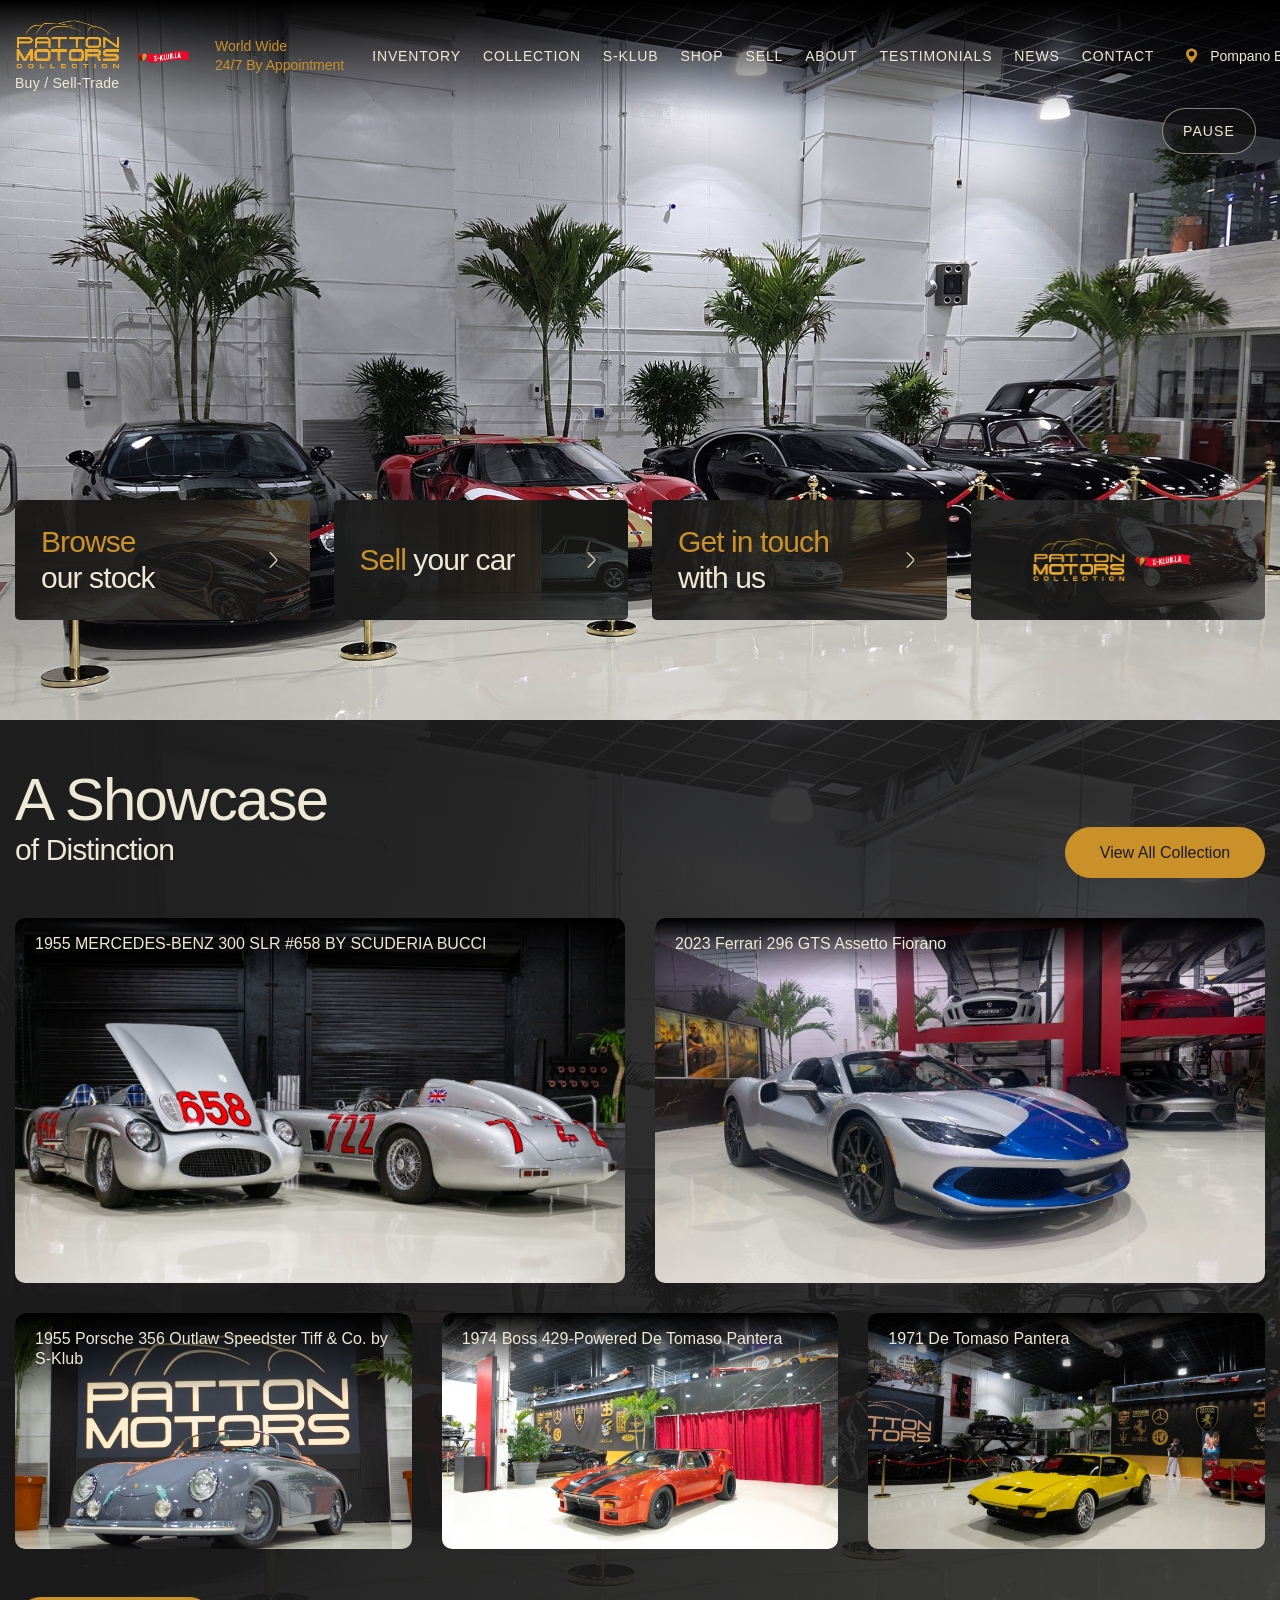
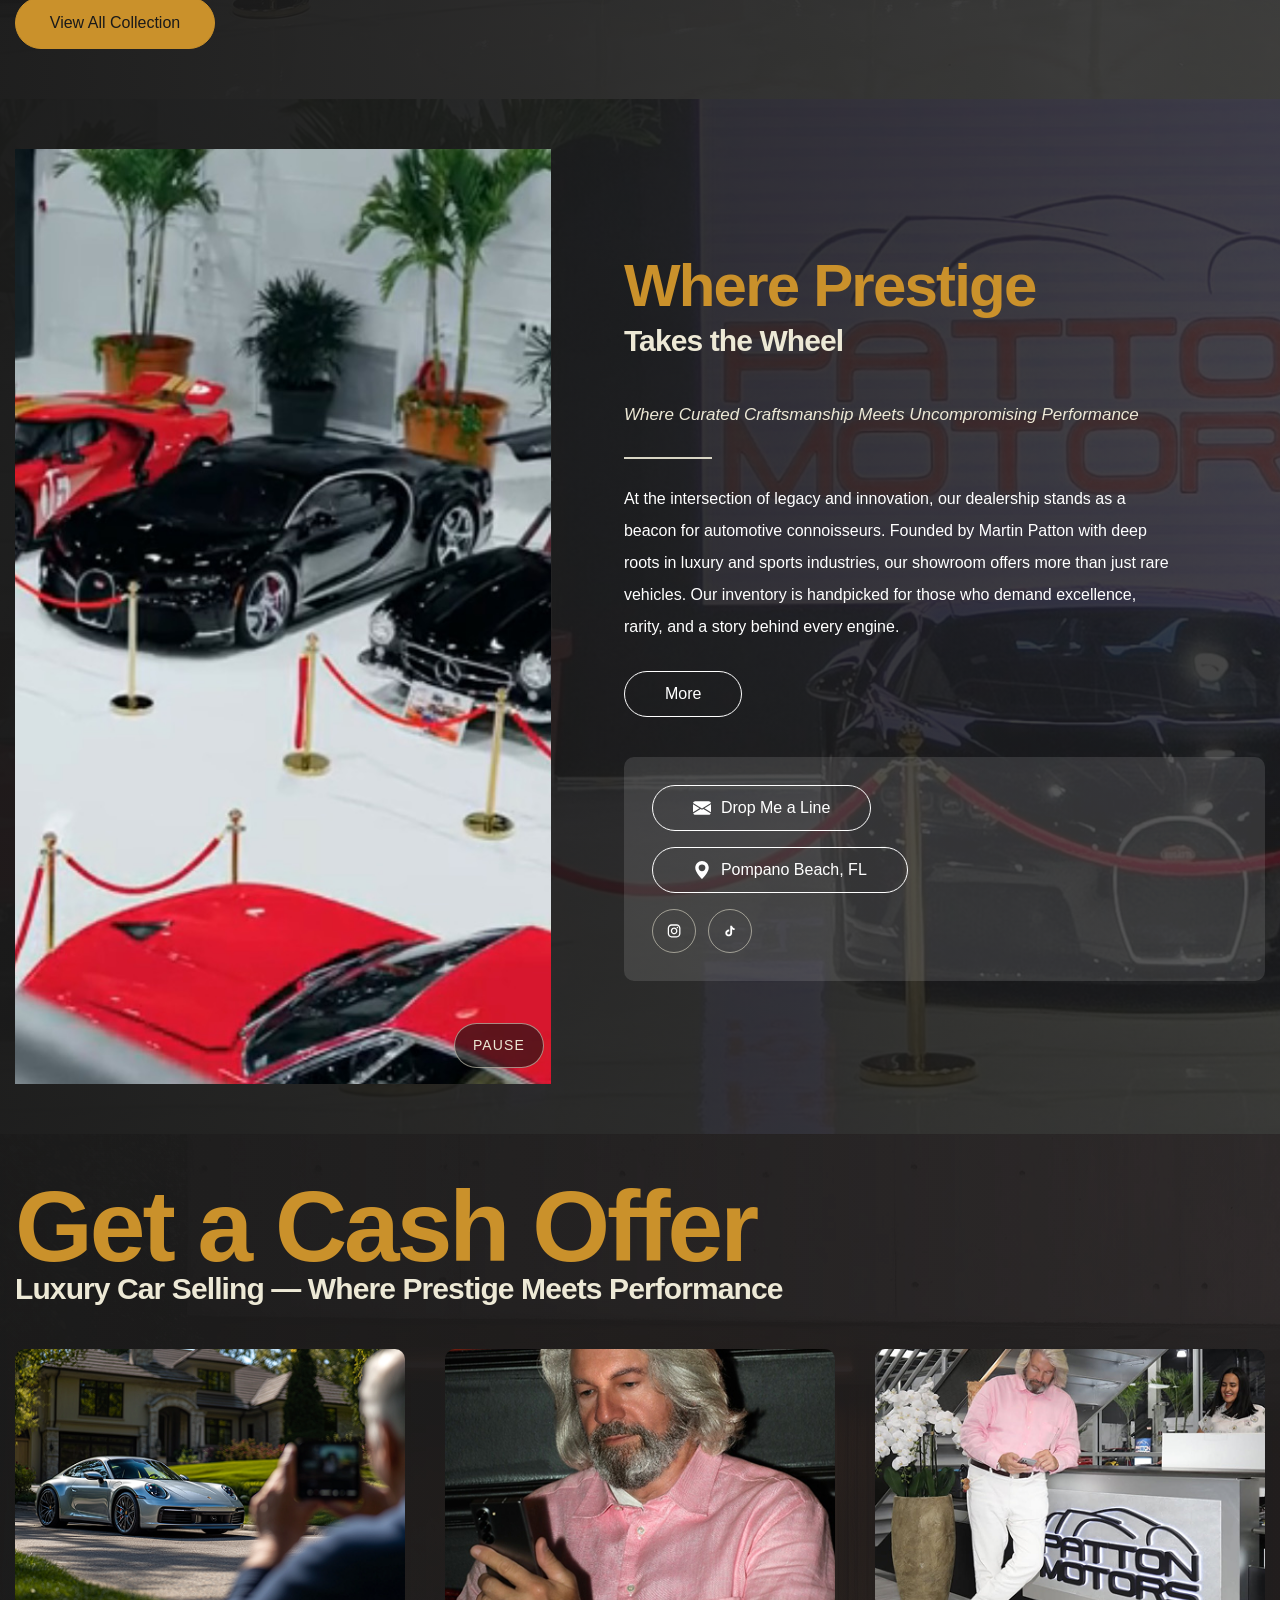
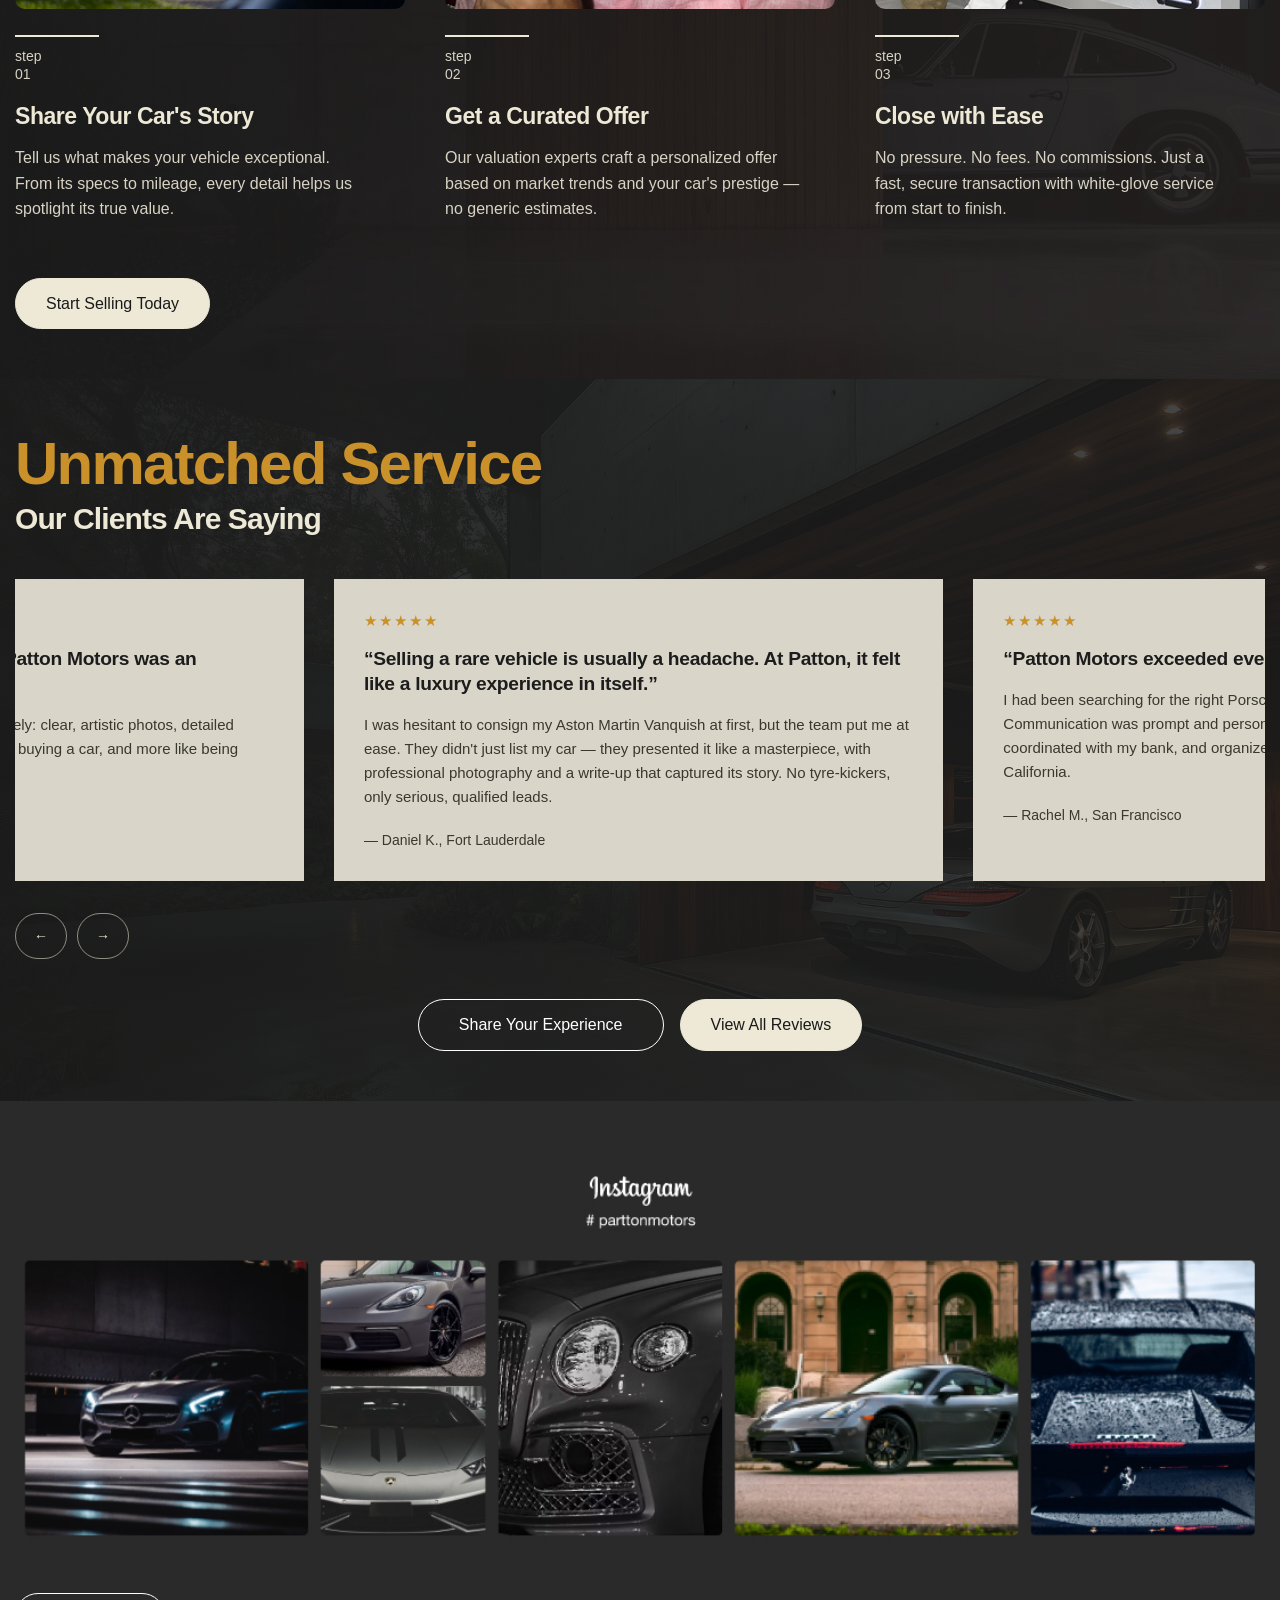
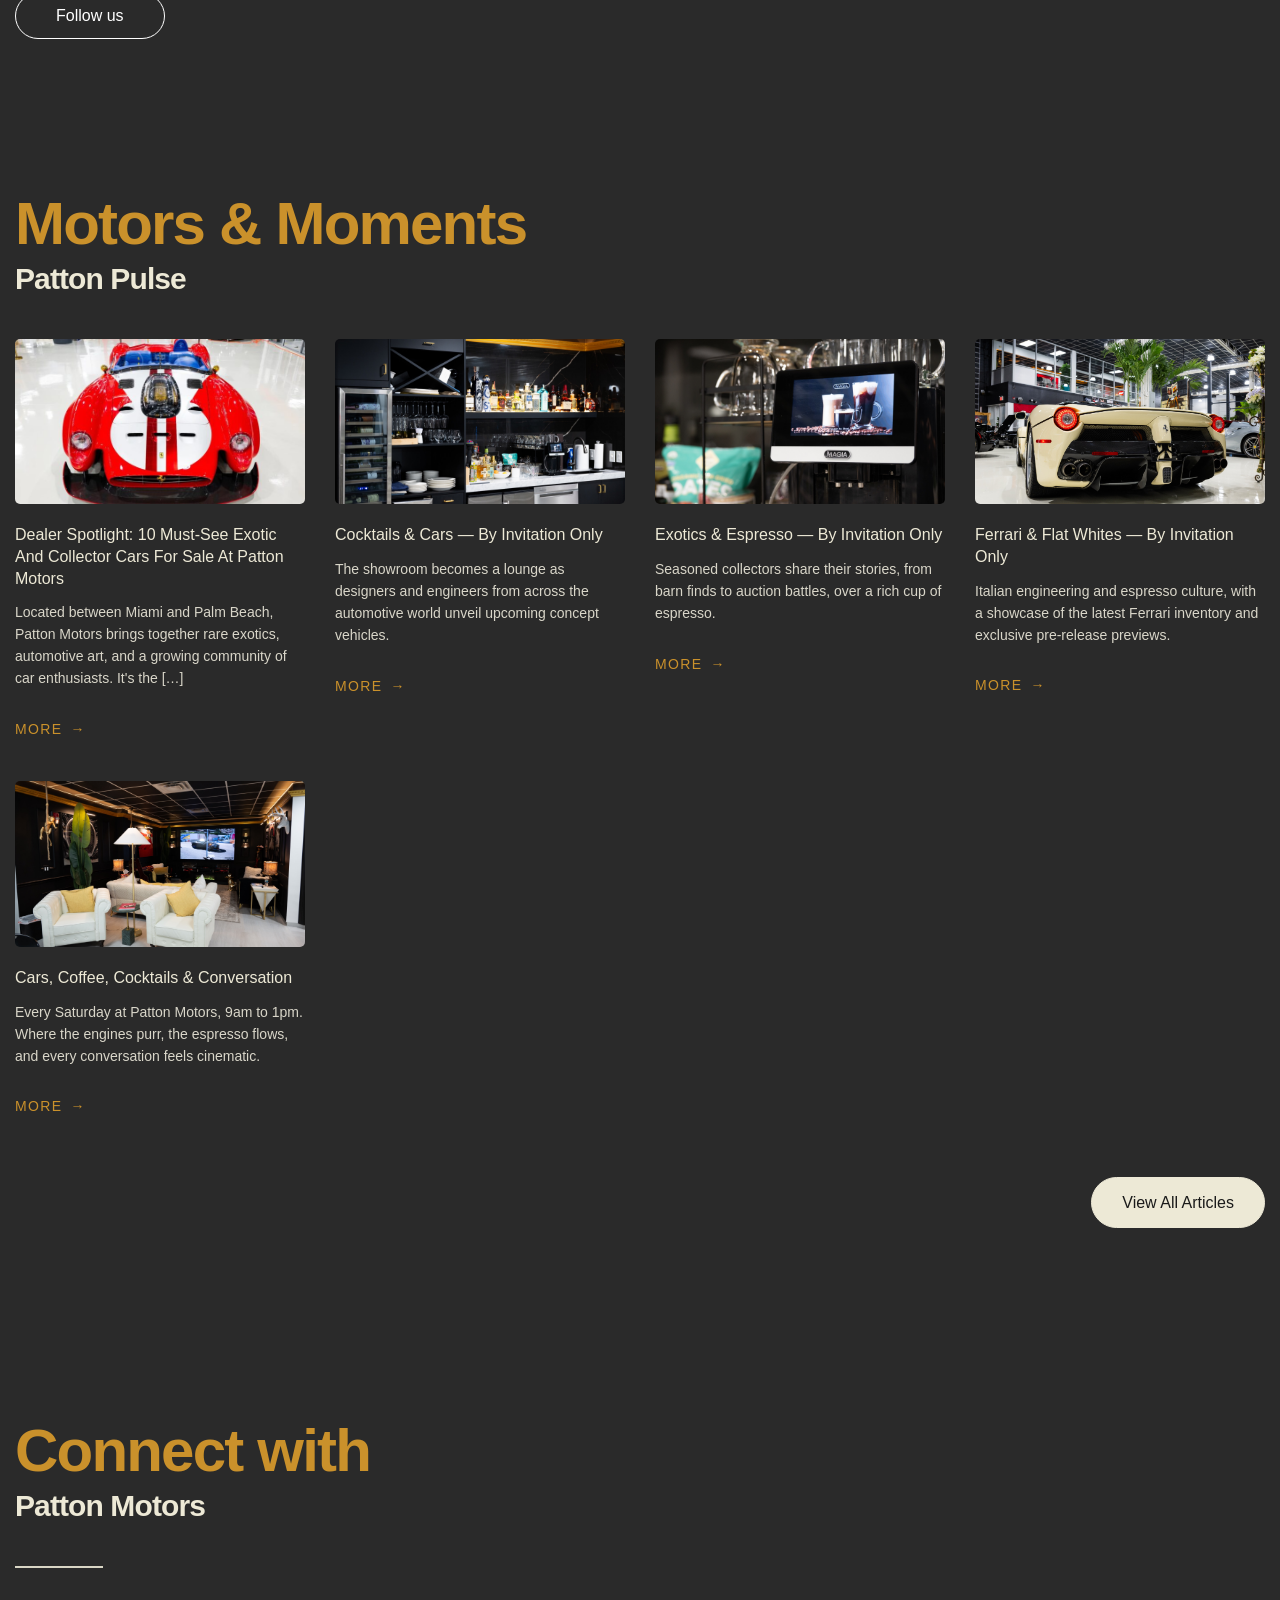
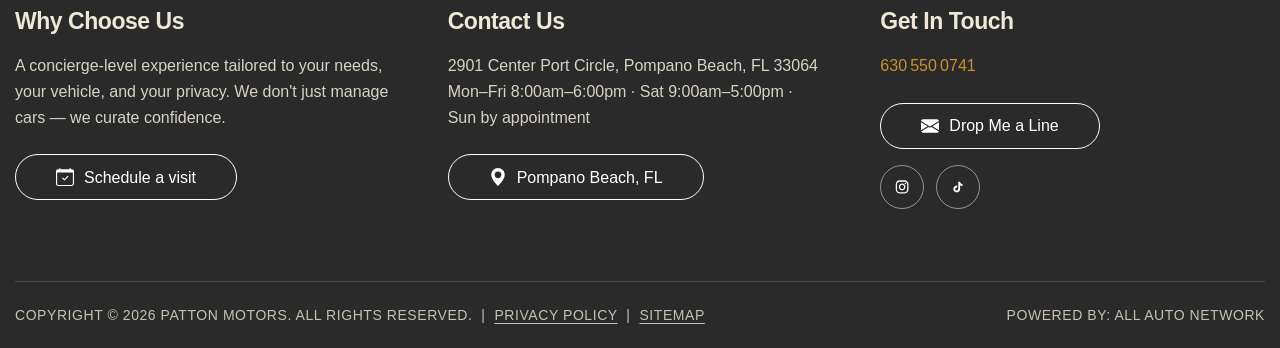
==== mockup/index2.html @ 9b7e7514 "Patton Motors homepage: faithful reproduction + index2 duplicate Reproduction of pattonmotors.com on" ====
<!DOCTYPE html>
<html lang="en-US" class="no-js">
<head>
<meta charset="UTF-8">
<meta name="viewport" content="width=device-width, initial-scale=1, minimum-scale=1">
<meta http-equiv="X-UA-Compatible" content="IE=edge">
<title>Rare Exotics For Sale | Buy, Sell, &amp; Trade | Patton Motors</title>
<meta name="description" content="Rare exotic and collector cars in Pompano Beach, Florida. Buy, sell, trade and consign with Patton Motors.">

<!-- Base layer: the real compiled theme stylesheet (Bootstrap 4.0.0 + the whole
     aanWordpress theme, already kit-branded). Custom layer loads after it. -->
<link rel="stylesheet" href="assets/css/style.css">
<link rel="stylesheet" href="assets/css/owl.carousel.min.css">
<link rel="stylesheet" href="assets/css/owl.theme.default.min.css">
<link rel="stylesheet" href="css/patton.css">
</head>

<body class="home">

<!-- ============================================================== header ==
     Structural hook #header. [TIDY 2] one row, no two-line nav items, SHOP
     listed once instead of twice, and the two icon-only utilities carry
     visible labels so their destination is legible before commitment. -->
<header id="header" class="pm-header">
  <div class="pm-container">
    <div class="pm-header__bar">

      <div class="pm-brand">
        <a href="/" class="pm-brand__logo" aria-label="Patton Motors — home">
          <img src="assets/site/2LogoAUGUST2025.png" alt="Patton Motors Collection">
          <span class="pm-brand__tag">Buy / Sell&#8209;Trade</span>
        </a>
        <a href="/s-klub/" class="pm-brand__sklub" aria-label="S-Klub LA">
          <img src="assets/site/sklubb.png" alt="S-Klub LA">
        </a>
        <span class="pm-brand__ww">World Wide<br>24/7 By Appointment</span>
      </div>

      <nav aria-label="Primary">
        <ul class="pm-nav" id="pm-nav">
          <li><a href="/inventory/">Inventory</a></li>
          <li><a href="/our-collection/">Collection</a></li>
          <li><a href="/s-klub/">S&#8209;Klub</a></li>
          <li><a href="/shop/">Shop</a></li>
          <li><a href="/sell-your-car/">Sell</a></li>
          <li><a href="/about/">About</a></li>
          <li><a href="/testimonials/">Testimonials</a></li>
          <li><a href="/blog/">News</a></li>
          <li><a href="/contact-us/">Contact</a></li>
        </ul>
      </nav>

      <div class="pm-util">
        <a href="/directions/"><img src="assets/icons/location.svg" alt="">Pompano Beach</a>
        <a href="/contact-us/"><img src="assets/icons/mail.svg" alt="">Email</a>
      </div>

      <button type="button" class="pm-burger" id="pm-burger"
              aria-expanded="false" aria-controls="pm-nav">Menu</button>

    </div>
  </div>
</header>


<!-- ================================================================ hero ==
     Structural hook .banner-section — the live hero is a single-slide Owl
     carousel holding the welcome film. Kept as a film, with the transport
     given to the visitor. -->
<div class="banner-section pm-hero">
  <div class="slider">
    <div class="home-slider owl-carousel owl-theme">
      <div class="item">
        <video id="home-video" class="w-100 slide-image pm-hero__media"
               preload="metadata" playsinline loop muted
               poster="assets/site/homeInventory.jpg"
               aria-label="Inside the Patton Motors showroom, Pompano Beach">
          <source src="assets/site/welcomevid.mp4" type="video/mp4">
        </video>
      </div>
    </div>
  </div>
  <button type="button" class="pm-hero__transport" id="pm-hero-transport"
          data-label-play="Play" data-label-pause="Pause">Pause</button>

<!-- ========================================================= route cards ==
     .browse_stock — four routes floated over the film's lower edge.
     [TIDY 3] equal heights, balanced wraps, one scrim rule for all four. -->
<section class="browse_stock">
  <div class="pm-container">
    <div class="pm-routes">

      <a class="pm-route" href="/inventory/"
         style="background-image:url('assets/site/browse_bg_1.png')">
        <h2 class="pm-route__h"><span>Browse</span> our stock</h2>
        <img class="pm-route__go" src="assets/icons/sell_icon.svg" alt="" aria-hidden="true">
      </a>

      <a class="pm-route" href="/sell-your-car/"
         style="background-image:url('assets/site/browse_bg_2.png')">
        <h2 class="pm-route__h"><span>Sell</span> your car</h2>
        <img class="pm-route__go" src="assets/icons/sell_icon.svg" alt="" aria-hidden="true">
      </a>

      <a class="pm-route" href="/contact-us/"
         style="background-image:url('assets/site/browse_bg_3.png')">
        <h2 class="pm-route__h"><span>Get in touch</span> with us</h2>
        <img class="pm-route__go" src="assets/icons/sell_icon.svg" alt="" aria-hidden="true">
      </a>

      <a class="pm-route pm-route--logo" href="/s-klub/"
         style="background-image:url('assets/site/browse_bg_5.png')">
        <img class="pm-route__mark" src="assets/site/newbox.png"
             alt="Patton Motors Collection — S-Klub LA">
      </a>

    </div>
  </div>
</section>
</div>


<!-- =========================================================== inventory ==
     .homeInventory — "A Showcase of Distinction". Real vehicles, real
     photographs, pulled from the live /api/cars feed. -->
<section class="homeInventory pm-section pm-section--photo" id="collection">
  <span class="pm-bg" style="background-image:url('assets/site/homeInventory.jpg')"></span>
  <div class="pm-container">

    <div class="pm-h pm-h--split">
      <h2>
        <span class="pm-h__gold">A Showcase</span>
        <span class="pm-h__white">of Distinction</span>
      </h2>
      <a class="btn-1 pm-pill" href="/our-collection/">View All Collection</a>
    </div>

    <div class="pm-cards">

      <a class="pm-card" href="/used-vehicle-1955-mercedes-benz-300-slr-658-by-scuderia-bucci-c-41/">
        <img class="pm-card__img" src="assets/img/car-41.jpg" loading="lazy"
             alt="1955 Mercedes-Benz 300 SLR #658 by Scuderia Bucci at Patton Motors">
        <h3 class="pm-card__title">1955 MERCEDES-BENZ 300 SLR #658 BY SCUDERIA BUCCI</h3>
        <p class="pm-card__price">$475,000</p>
      </a>

      <a class="pm-card" href="/used-vehicle-2023-ferrari-296-gts-assetto-fiorano-c-48/">
        <img class="pm-card__img" src="assets/img/car-48.jpg" loading="lazy"
             alt="2023 Ferrari 296 GTS Assetto Fiorano at Patton Motors">
        <h3 class="pm-card__title">2023 Ferrari 296 GTS Assetto Fiorano</h3>
        <p class="pm-card__price">$475,000</p>
      </a>

      <a class="pm-card" href="/used-vehicle-1955-porsche-356-outlaw-speedster-tiff-co.-by-s-klub-c-7/">
        <img class="pm-card__img" src="assets/img/car-7.jpg" loading="lazy"
             alt="1955 Porsche 356 Outlaw Speedster Tiff &amp; Co. by S-Klub at Patton Motors">
        <h3 class="pm-card__title">1955 Porsche 356 Outlaw Speedster Tiff &amp; Co. by S&#8209;Klub</h3>
        <p class="pm-card__price">$349,995</p>
      </a>

      <a class="pm-card" href="/used-vehicle-1974-boss-429-powered-detomaso-pantera-c-76/">
        <img class="pm-card__img" src="assets/img/car-76.jpg" loading="lazy"
             alt="1974 Boss 429-powered De Tomaso Pantera at Patton Motors">
        <h3 class="pm-card__title">1974 Boss 429&#8209;Powered De&nbsp;Tomaso Pantera</h3>
        <p class="pm-card__price">$299,999</p>
      </a>

      <a class="pm-card" href="/used-vehicle-1971-detomaso-pantera-c-72/">
        <img class="pm-card__img" src="assets/img/car-72.jpg" loading="lazy"
             alt="1971 De Tomaso Pantera at Patton Motors">
        <h3 class="pm-card__title">1971 De&nbsp;Tomaso Pantera</h3>
        <p class="pm-card__price">$265,000</p>
      </a>

    </div>

    <div class="pm-inventory__foot">
      <a class="btn-1 pm-pill" href="/our-collection/">View All Collection</a>
    </div>

  </div>
</section>


<!-- ====================================================== where prestige == -->
<section class="where_prestige pm-section pm-section--photo" id="about">
  <span class="pm-bg pm-bg--right" style="background-image:url('assets/site/where_prestige_img.jpg')"></span>
  <div class="pm-container">
    <div class="pm-prestige__grid">

      <figure class="pm-prestige__media">
        <video class="pm-prestige__video" id="pm-prestige-video"
               poster="assets/site/where_prestige_still.jpg"
               muted playsinline loop preload="metadata"
               aria-label="Inside the Patton Motors showroom, Pompano Beach">
          <source src="assets/site/where_prestige.mp4" type="video/mp4">
        </video>
        <button type="button" class="pm-media__transport" id="pm-prestige-transport"
                data-label-play="Play" data-label-pause="Pause">Pause</button>
      </figure>

      <div class="pm-prestige__body">
        <h2 class="pm-h">
          <span class="pm-h__gold">Where Prestige</span>
          <span class="pm-h__white">Takes the Wheel</span>
        </h2>

        <p class="pm-italic">Where Curated Craftsmanship Meets Uncompromising
          Performance</p>
        <hr class="pm-rule">

        <p class="pm-lead">At the intersection of legacy and innovation, our
          dealership stands as a beacon for automotive connoisseurs. Founded by
          Martin Patton with deep roots in luxury and sports industries, our
          showroom offers more than just rare vehicles. Our inventory is
          handpicked for those who demand excellence, rarity, and a story behind
          every engine.</p>

        <a class="btn-3 pm-pill" href="/about/">More</a>

        <div class="pm-panel">
          <a class="btn-3 pm-pill" href="/contact-us/">
            <img src="assets/icons/drop_line.svg" alt="">Drop Me a Line</a>
          <a class="btn-3 pm-pill" href="/directions/">
            <img src="assets/icons/Pompano.svg" alt="">Pompano Beach, FL</a>
          <div class="pm-social">
            <a href="https://www.instagram.com/" aria-label="Patton Motors on Instagram">
              <img src="assets/icons/insta.svg" alt=""></a>
            <a href="https://www.tiktok.com/" aria-label="Patton Motors on TikTok">
              <img src="assets/icons/tiktok.svg" alt=""></a>
          </div>
        </div>
      </div>

    </div>
  </div>
</section>


<!-- ========================================================== cash offer == -->
<section class="cash_offer pm-section pm-section--photo" id="sell">
  <span class="pm-bg" style="background-image:url('assets/site/ivaylo_aan.jpg')"></span>
  <div class="pm-container">

    <h2 class="pm-h">
      <span class="pm-h__gold">Get a Cash Offer</span>
      <span class="pm-h__white">Luxury Car Selling &mdash; Where Prestige Meets Performance</span>
    </h2>

    <ol class="pm-steps">
      <li class="pm-step">
        <img class="pm-step__img" src="assets/site/image-1.png" loading="lazy"
             alt="A collector photographing a Porsche 911 to begin a valuation">
        <span class="pm-step__no">step<br>01</span>
        <h3 class="pm-step__h">Share Your Car's Story</h3>
        <p>Tell us what makes your vehicle exceptional. From its specs to
          mileage, every detail helps us spotlight its true value.</p>
      </li>
      <li class="pm-step">
        <img class="pm-step__img" src="assets/site/step2.png" loading="lazy"
             alt="A Patton Motors specialist preparing a valuation">
        <span class="pm-step__no">step<br>02</span>
        <h3 class="pm-step__h">Get a Curated Offer</h3>
        <p>Our valuation experts craft a personalized offer based on market
          trends and your car's prestige &mdash; no generic estimates.</p>
      </li>
      <li class="pm-step">
        <img class="pm-step__img" src="assets/site/step3.png" loading="lazy"
             alt="Closing a sale at the Patton Motors reception desk">
        <span class="pm-step__no">step<br>03</span>
        <h3 class="pm-step__h">Close with Ease</h3>
        <p>No pressure. No fees. No commissions. Just a fast, secure transaction
          with white-glove service from start to finish.</p>
      </li>
    </ol>

    <div class="pm-cash__foot">
      <a class="btn-2 pm-pill" href="/sell-your-car/">Start Selling Today</a>
    </div>

  </div>
</section>


<!-- ======================================================== testimonials == -->
<section class="unmatched_service pm-section pm-section--photo" id="testimonials">
  <span class="pm-bg pm-bg--08" style="background-image:url('assets/site/unmatched_service.jpg')"></span>
  <div class="pm-container">

    <h2 class="pm-h">
      <span class="pm-h__gold">Unmatched Service</span>
      <span class="pm-h__white">Our Clients Are Saying</span>
    </h2>

    <div class="pm-quotes testimonials-slider owl-carousel owl-theme">

      <blockquote class="pm-quote">
        <div class="pm-quote__stars" aria-label="Rated 5 out of 5">&#9733;&#9733;&#9733;&#9733;&#9733;</div>
        <p class="pm-quote__q">&ldquo;Selling a rare vehicle is usually a headache.
          At Patton, it felt like a luxury experience in itself.&rdquo;</p>
        <p class="pm-quote__b">I was hesitant to consign my Aston Martin Vanquish
          at first, but the team put me at ease. They didn't just list my car
          &mdash; they presented it like a masterpiece, with professional
          photography and a write-up that captured its story. No tyre-kickers,
          only serious, qualified leads.</p>
        <footer class="pm-quote__by">&mdash; Daniel K., Fort Lauderdale</footer>
      </blockquote>

      <blockquote class="pm-quote">
        <div class="pm-quote__stars" aria-label="Rated 5 out of 5">&#9733;&#9733;&#9733;&#9733;&#9733;</div>
        <p class="pm-quote__q">&ldquo;Patton Motors exceeded every expectation
          I had.&rdquo;</p>
        <p class="pm-quote__b">I had been searching for the right Porsche
          Speedster for nearly a year. Communication was prompt and personal.
          They arranged a virtual walkaround, coordinated with my bank, and
          organized enclosed transport to my home in California.</p>
        <footer class="pm-quote__by">&mdash; Rachel M., San Francisco</footer>
      </blockquote>

      <blockquote class="pm-quote">
        <div class="pm-quote__stars" aria-label="Rated 5 out of 5">&#9733;&#9733;&#9733;&#9733;&#9733;</div>
        <p class="pm-quote__q">&ldquo;Buying my dream car through Patton Motors
          was an experience I'll never forget.&rdquo;</p>
        <p class="pm-quote__b">The quality of the listing stood out immediately:
          clear, artistic photos, detailed specs, and even a video tour. It felt
          less like buying a car, and more like being handed the keys to a dream.</p>
        <footer class="pm-quote__by">&mdash; Jonathan M., Palm Beach</footer>
      </blockquote>

    </div>

    <div class="pm-voices__foot">
      <a class="btn-3 pm-pill" href="/testimonials/">Share Your Experience</a>
      <a class="btn-2 pm-pill" href="/testimonials/">View All Reviews</a>
    </div>
  </div>
</section>


<!-- =========================================================== instagram == -->
<section class="Instagram_section pm-insta">
  <div class="pm-container">
    <img class="pm-insta__img" src="assets/site/insta-section-1.jpg" loading="lazy"
         alt="Patton Motors on Instagram — cars, coffee and the showroom floor">
    <div class="pm-insta__foot">
      <a class="btn-3 pm-pill"
         href="https://www.instagram.com/pattonmotors">Follow us</a>
    </div>
  </div>
</section>


<!-- ============================================================= moments ==
     [TIDY] the live grid runs five equal cards in a four-column row, which
     leaves one card alone against three empty columns. The feature article
     becomes a lead, the four events fill one row, and nothing is dropped. -->
<section class="motors_moments pm-section" id="news">
  <div class="pm-container">

    <h2 class="pm-h">
      <span class="pm-h__gold">Motors &amp; Moments</span>
      <span class="pm-h__white">Patton Pulse</span>
    </h2>

    <div class="pm-posts">

      <article class="pm-post">
        <img src="assets/site/download-2025-08-07T155034.812-750x375-1.jpeg" loading="lazy"
             alt="A red Ferrari competition car on the Patton Motors showroom floor">
        <h3 class="pm-post__h">Dealer Spotlight: 10 Must-See Exotic And Collector
          Cars For Sale At Patton Motors</h3>
        <p>Located between Miami and Palm Beach, Patton Motors brings together
          rare exotics, automotive art, and a growing community of car
          enthusiasts. It's the [&hellip;]</p>
        <a class="pm-more" href="/dealer-spotlight-10-must-see-exotic-and-collector-cars-for-sale-at-patton-motors/">More
          <span aria-hidden="true">&rarr;</span></a>
      </article>

      <article class="pm-post">
        <img src="assets/site/DSC_2147.jpg" loading="lazy"
             alt="The bar at the Patton Motors showroom set up for an evening event">
        <h3 class="pm-post__h">Cocktails &amp; Cars &mdash; By Invitation Only</h3>
        <p>The showroom becomes a lounge as designers and engineers from across
          the automotive world unveil upcoming concept vehicles.</p>
        <a class="pm-more" href="/blog/">More <span aria-hidden="true">&rarr;</span></a>
      </article>

      <article class="pm-post">
        <img src="assets/site/DSC_2124.jpg" loading="lazy"
             alt="An espresso machine at the Patton Motors showroom">
        <h3 class="pm-post__h">Exotics &amp; Espresso &mdash; By Invitation Only</h3>
        <p>Seasoned collectors share their stories, from barn finds to auction
          battles, over a rich cup of espresso.</p>
        <a class="pm-more" href="/blog/">More <span aria-hidden="true">&rarr;</span></a>
      </article>

      <article class="pm-post">
        <img src="assets/site/Used-2015-Ferrari-LaFerrari-1750433272.jpg" loading="lazy"
             alt="A Ferrari on the showroom floor at Patton Motors">
        <h3 class="pm-post__h">Ferrari &amp; Flat Whites &mdash; By Invitation Only</h3>
        <p>Italian engineering and espresso culture, with a showcase of the
          latest Ferrari inventory and exclusive pre-release previews.</p>
        <a class="pm-more" href="/blog/">More <span aria-hidden="true">&rarr;</span></a>
      </article>

      <article class="pm-post">
        <img src="assets/site/DSC_2140.jpg" loading="lazy"
             alt="The lounge at the Patton Motors showroom">
        <h3 class="pm-post__h">Cars, Coffee, Cocktails &amp; Conversation</h3>
        <p>Every Saturday at Patton Motors, 9am to 1pm. Where the engines purr,
          the espresso flows, and every conversation feels cinematic.</p>
        <a class="pm-more" href="/blog/">More <span aria-hidden="true">&rarr;</span></a>
      </article>

    </div>

    <div class="pm-moments__foot">
      <a class="btn-2 pm-pill" href="/blog/">View All Articles</a>
    </div>

  </div>
</section>


<!-- ============================================================== footer == -->
<footer id="footer" class="pm-footer">
  <div class="pm-container">

    <h2 class="pm-h">
      <span class="pm-h__gold">Connect with</span>
      <span class="pm-h__white">Patton Motors</span>
    </h2>
    <hr class="pm-rule">

    <div class="pm-footer__cols">

      <div>
        <h3 class="pm-footer__h">Why Choose Us</h3>
        <p>A concierge-level experience tailored to your needs, your vehicle,
          and your privacy. We don't just manage cars &mdash; we curate
          confidence.</p>
        <a class="btn-3 pm-pill" href="/contact-us/">
          <img src="assets/icons/calendar-check.svg" alt="">Schedule a visit</a>
      </div>

      <div>
        <h3 class="pm-footer__h">Contact Us</h3>
        <p>2901 Center Port Circle, Pompano Beach, FL 33064<br>
          Mon&ndash;Fri 8:00am&ndash;6:00pm &middot; Sat 9:00am&ndash;5:00pm
          &middot; Sun by appointment</p>
        <a class="btn-3 pm-pill" href="/directions/">
          <img src="assets/icons/Pompano.svg" alt="">Pompano Beach, FL</a>
      </div>

      <div>
        <h3 class="pm-footer__h">Get In Touch</h3>
        <p><a href="tel:+16305500741" style="color:#CA912B">630&#8201;550&#8201;0741</a></p>
        <a class="btn-3 pm-pill" href="/contact-us/">
          <img src="assets/icons/drop_line.svg" alt="">Drop Me a Line</a>
        <div class="pm-social" style="margin-top:16px">
          <a href="https://www.instagram.com/" aria-label="Patton Motors on Instagram">
            <img src="assets/icons/insta.svg" alt=""></a>
          <a href="https://www.tiktok.com/" aria-label="Patton Motors on TikTok">
            <img src="assets/icons/tiktok.svg" alt=""></a>
        </div>
      </div>

    </div>

    <div class="pm-footer__legal">
      <span>Copyright &copy; 2026 Patton Motors. All rights reserved. &nbsp;|&nbsp;
        <a href="/privacy-policy/">Privacy Policy</a> &nbsp;|&nbsp;
        <a href="/sitemap/">Sitemap</a></span>
      <span>Powered by: All Auto Network</span>
    </div>

  </div>
</footer>


<!-- Base libraries, in the theme's own order. No CDN — everything self-hosted. -->
<script src="assets/js/jquery.min.js"></script>
<script src="assets/js/popper.min.js"></script>
<script src="assets/js/bootstrap.min.js"></script>
<script src="assets/js/owl.carousel.min.js"></script>

<script>
/* WordPress runs jQuery in noConflict mode, so custom code is wrapped rather
   than relying on a bare global $. jQuery 3.7.1, no Migrate — nothing
   removed-in-3.x is used here. */
jQuery(function ($) {

  var reduce = window.matchMedia &&
               window.matchMedia('(prefers-reduced-motion: reduce)').matches;

  /* ---- hero film: the visitor keeps the transport --------------------- */
  var video = $('#home-video').get(0);
  var $btn  = $('#pm-hero-transport');

  if (video) {
    var setLabel = function (playing) {
      $btn.text(playing ? $btn.data('label-pause') : $btn.data('label-play'));
      $btn.attr('aria-label', playing ? 'Pause the showroom film'
                                      : 'Play the showroom film');
    };

    /* Reduced motion gets the designed static path: the poster frame holds
       and the transport offers the film rather than starting it. */
    if (reduce) {
      setLabel(false);
    } else {
      var starting = video.play();
      if (starting && typeof starting.catch === 'function') {
        starting.catch(function () { setLabel(false); });
      }
      setLabel(true);
    }

    $btn.on('click', function () {
      if (video.paused) { video.play(); setLabel(true); }
      else              { video.pause(); setLabel(false); }
    });
  }

  /* ---- the Where Prestige background film ----------------------------- */
  var pv    = $('#pm-prestige-video').get(0);
  var $pvBtn = $('#pm-prestige-transport');

  if (pv) {
    var setPv = function (playing) {
      $pvBtn.text(playing ? 'Pause' : 'Play');
      $pvBtn.attr('aria-label', playing ? $pvBtn.data('label-pause')
                                        : $pvBtn.data('label-play'));
    };

    /* It sits behind a paragraph, so it never starts itself under reduced
       motion and the visitor can stop it at any time. */
    if (reduce) {
      setPv(false);
    } else {
      pv.play().then(function () { setPv(true); })
               .catch(function () { setPv(false); });
    }

    $pvBtn.on('click', function () {
      if (pv.paused) { pv.play(); setPv(true); }
      else           { pv.pause(); setPv(false); }
    });
  }

  /* ---- carousels: Owl Carousel 2.3.4, the theme's only slider ---------- */
  $('.home-slider').owlCarousel({
    items: 1, loop: false, nav: false, dots: false, autoplay: false,
    mouseDrag: false, touchDrag: false
  });

  $('.testimonials-slider').owlCarousel({
    items: 2, margin: 30, loop: true, center: true, nav: true, dots: false,
    autoplay: false, navText: ['<span>&larr;</span>', '<span>&rarr;</span>'],
    responsive: { 0: { items: 1 }, 768: { items: 2 } }
  });

  /* ---- mobile navigation ---------------------------------------------- */
  $('#pm-burger').on('click', function () {
    var open = $(this).attr('aria-expanded') === 'true';
    $(this).attr('aria-expanded', String(!open));
    $('#pm-nav').toggleClass('is-open', !open);
  });

});
</script>

</body>
</html>
---- mockup/assets/css/style.css ----
﻿html,body,div,span,applet,object,iframe,h1,h2,h3,h4,h5,h6,p,blockquote,pre,a,abbr,acronym,address,big,cite,code,del,dfn,em,img,ins,kbd,q,s,samp,small,strike,strong,sub,sup,tt,var,b,u,i,center,dl,dt,dd,ol,ul,li,fieldset,form,label,legend,table,caption,tbody,tfoot,thead,tr,th,td,article,aside,canvas,details,embed,figure,figcaption,footer,header,hgroup,menu,nav,output,ruby,section,summary,time,mark,audio,video{margin:0;padding:0;border:0;font-size:100%;font:inherit;vertical-align:baseline}article,aside,details,figcaption,figure,footer,header,hgroup,menu,nav,section{display:block}body{line-height:1}ol,ul{list-style:none}blockquote,q{quotes:none}blockquote:before,blockquote:after{content:"";content:none}q:before,q:after{content:"";content:none}table{border-collapse:collapse;border-spacing:0}/*!
 * Bootstrap v4.0.0 (https://getbootstrap.com)
 * Copyright 2011-2018 The Bootstrap Authors
 * Copyright 2011-2018 Twitter, Inc.
 * Licensed under MIT (https://github.com/twbs/bootstrap/blob/master/LICENSE)
 */:root{--blue: #007bff;--indigo: #6610f2;--purple: #6f42c1;--pink: #e83e8c;--red: #dc3545;--orange: #fd7e14;--yellow: #ffc107;--green: #28a745;--teal: #20c997;--cyan: #17a2b8;--white: #fff;--gray: #6c757d;--gray-dark: #343a40;--primary: #0C376A;--secondary: #111418;--success: #1E8E3E;--info: #17a2b8;--warning: #B8860B;--danger: #C8102E;--light: #f8f9fa;--dark: #343a40;--breakpoint-xs: 0;--breakpoint-sm: 576px;--breakpoint-md: 768px;--breakpoint-lg: 992px;--breakpoint-xl: 1200px;--font-family-sans-serif: -apple-system, BlinkMacSystemFont, "Segoe UI", Roboto, "Helvetica Neue", Arial, sans-serif, "Apple Color Emoji", "Segoe UI Emoji", "Segoe UI Symbol";--font-family-monospace: SFMono-Regular, Menlo, Monaco, Consolas, "Liberation Mono", "Courier New", monospace}*,*::before,*::after{box-sizing:border-box}html{font-family:sans-serif;line-height:1.15;-webkit-text-size-adjust:100%;-ms-text-size-adjust:100%;-ms-overflow-style:scrollbar;-webkit-tap-highlight-color:rgba(0,0,0,0)}@-ms-viewport{width:device-width}article,aside,dialog,figcaption,figure,footer,header,hgroup,main,nav,section{display:block}body{margin:0;font-family:"Inter","Arial",sans-serif;font-size:1rem;font-weight:400;line-height:1.6;color:#1c1c1c;text-align:left;background-color:#fff}[tabindex="-1"]:focus{outline:0 !important}hr{box-sizing:content-box;height:0;overflow:visible}h1,h2,h3,h4,h5,h6{margin-top:0;margin-bottom:.5rem}p{margin-top:0;margin-bottom:1rem}abbr[title],abbr[data-original-title]{text-decoration:underline;text-decoration:underline dotted;cursor:help;border-bottom:0}address{margin-bottom:1rem;font-style:normal;line-height:inherit}ol,ul,dl{margin-top:0;margin-bottom:1rem}ol ol,ul ul,ol ul,ul ol{margin-bottom:0}dt{font-weight:700}dd{margin-bottom:.5rem;margin-left:0}blockquote{margin:0 0 1rem}dfn{font-style:italic}b,strong{font-weight:bolder}small{font-size:80%}sub,sup{position:relative;font-size:75%;line-height:0;vertical-align:baseline}sub{bottom:-0.25em}sup{top:-0.5em}a{color:#0c376a;text-decoration:none;background-color:rgba(0,0,0,0);-webkit-text-decoration-skip:objects}a:hover{color:#082a52;text-decoration:underline}a:not([href]):not([tabindex]){color:inherit;text-decoration:none}a:not([href]):not([tabindex]):hover,a:not([href]):not([tabindex]):focus{color:inherit;text-decoration:none}a:not([href]):not([tabindex]):focus{outline:0}pre,code,kbd,samp{font-family:monospace,monospace;font-size:1em}pre{margin-top:0;margin-bottom:1rem;overflow:auto;-ms-overflow-style:scrollbar}figure{margin:0 0 1rem}img{vertical-align:middle;border-style:none}svg:not(:root){overflow:hidden}table{border-collapse:collapse}caption{padding-top:.75rem;padding-bottom:.75rem;color:#6c757d;text-align:left;caption-side:bottom}th{text-align:inherit}label{display:inline-block;margin-bottom:.5rem}button{border-radius:0}button:focus{outline:1px dotted;outline:5px auto -webkit-focus-ring-color}input,button,select,optgroup,textarea{margin:0;font-family:inherit;font-size:inherit;line-height:inherit}button,input{overflow:visible}button,select{text-transform:none}button,html [type=button],[type=reset],[type=submit]{-webkit-appearance:button}button::-moz-focus-inner,[type=button]::-moz-focus-inner,[type=reset]::-moz-focus-inner,[type=submit]::-moz-focus-inner{padding:0;border-style:none}input[type=radio],input[type=checkbox]{box-sizing:border-box;padding:0}input[type=date],input[type=time],input[type=datetime-local],input[type=month]{-webkit-appearance:listbox}textarea{overflow:auto;resize:vertical}fieldset{min-width:0;padding:0;margin:0;border:0}legend{display:block;width:100%;max-width:100%;padding:0;margin-bottom:.5rem;font-size:1.5rem;line-height:inherit;color:inherit;white-space:normal}progress{vertical-align:baseline}[type=number]::-webkit-inner-spin-button,[type=number]::-webkit-outer-spin-button{height:auto}[type=search]{outline-offset:-2px;-webkit-appearance:none}[type=search]::-webkit-search-cancel-button,[type=search]::-webkit-search-decoration{-webkit-appearance:none}::-webkit-file-upload-button{font:inherit;-webkit-appearance:button}output{display:inline-block}summary{display:list-item;cursor:pointer}template{display:none}[hidden]{display:none !important}h1,h2,h3,h4,h5,h6,.h1,.h2,.h3,.h4,.h5,.h6{margin-bottom:.5rem;font-family:"Plus Jakarta Sans","Arial",sans-serif;font-weight:700;line-height:1.15;color:inherit}h1,.h1{font-size:2.5rem}h2,.h2{font-size:2rem}h3,.h3{font-size:1.75rem}h4,.h4{font-size:1.5rem}h5,.h5{font-size:1.25rem}h6,.h6{font-size:1rem}.lead{font-size:1.25rem;font-weight:300}.display-1{font-size:6rem;font-weight:300;line-height:1.15}.display-2{font-size:5.5rem;font-weight:300;line-height:1.15}.display-3{font-size:4.5rem;font-weight:300;line-height:1.15}.display-4{font-size:3.5rem;font-weight:300;line-height:1.15}hr{margin-top:1rem;margin-bottom:1rem;border:0;border-top:1px solid rgba(0,0,0,.1)}small,.small{font-size:80%;font-weight:400}mark,.mark{padding:.2em;background-color:#fcf8e3}.list-unstyled{padding-left:0;list-style:none}.list-inline{padding-left:0;list-style:none}.list-inline-item{display:inline-block}.list-inline-item:not(:last-child){margin-right:.5rem}.initialism{font-size:90%;text-transform:uppercase}.blockquote{margin-bottom:1rem;font-size:1.25rem}.blockquote-footer{display:block;font-size:80%;color:#6c757d}.blockquote-footer::before{content:"— "}.img-fluid{max-width:100%;height:auto}.img-thumbnail{padding:.25rem;background-color:#fff;border:1px solid #dee2e6;border-radius:8px;max-width:100%;height:auto}.figure{display:inline-block}.figure-img{margin-bottom:.5rem;line-height:1}.figure-caption{font-size:90%;color:#6c757d}code,kbd,pre,samp{font-family:SFMono-Regular,Menlo,Monaco,Consolas,"Liberation Mono","Courier New",monospace}code{font-size:87.5%;color:#e83e8c;word-break:break-word}a>code{color:inherit}kbd{padding:.2rem .4rem;font-size:87.5%;color:#fff;background-color:#212529;border-radius:4px}kbd kbd{padding:0;font-size:100%;font-weight:700}pre{display:block;font-size:87.5%;color:#212529}pre code{font-size:inherit;color:inherit;word-break:normal}.pre-scrollable{max-height:340px;overflow-y:scroll}.container{width:100%;padding-right:15px;padding-left:15px;margin-right:auto;margin-left:auto}@media(min-width: 576px){.container{max-width:540px}}@media(min-width: 768px){.container{max-width:720px}}@media(min-width: 992px){.container{max-width:960px}}@media(min-width: 1200px){.container{max-width:1140px}}.container-fluid{width:100%;padding-right:15px;padding-left:15px;margin-right:auto;margin-left:auto}.row{display:flex;flex-wrap:wrap;margin-right:-15px;margin-left:-15px}.no-gutters{margin-right:0;margin-left:0}.no-gutters>.col,.no-gutters>[class*=col-]{padding-right:0;padding-left:0}.col-xl,.col-xl-auto,.col-xl-12,.col-xl-11,.col-xl-10,.col-xl-9,.col-xl-8,.col-xl-7,.col-xl-6,.col-xl-5,.col-xl-4,.col-xl-3,.col-xl-2,.col-xl-1,.col-lg,.col-lg-auto,.col-lg-12,.col-lg-11,.col-lg-10,.col-lg-9,.col-lg-8,.col-lg-7,.col-lg-6,.col-lg-5,.col-lg-4,.col-lg-3,.col-lg-2,.col-lg-1,.col-md,.col-md-auto,.col-md-12,.col-md-11,.col-md-10,.col-md-9,.col-md-8,.col-md-7,.col-md-6,.col-md-5,.col-md-4,.col-md-3,.col-md-2,.col-md-1,.col-sm,.col-sm-auto,.col-sm-12,.col-sm-11,.col-sm-10,.col-sm-9,.col-sm-8,.col-sm-7,.col-sm-6,.col-sm-5,.col-sm-4,.col-sm-3,.col-sm-2,.col-sm-1,.col,.col-auto,.col-12,.col-11,.col-10,.col-9,.col-8,.col-7,.col-6,.col-5,.col-4,.col-3,.col-2,.col-1{position:relative;width:100%;min-height:1px;padding-right:15px;padding-left:15px}.col{flex-basis:0;flex-grow:1;max-width:100%}.col-auto{flex:0 0 auto;width:auto;max-width:none}.col-1{flex:0 0 8.3333333333%;max-width:8.3333333333%}.col-2{flex:0 0 16.6666666667%;max-width:16.6666666667%}.col-3{flex:0 0 25%;max-width:25%}.col-4{flex:0 0 33.3333333333%;max-width:33.3333333333%}.col-5{flex:0 0 41.6666666667%;max-width:41.6666666667%}.col-6{flex:0 0 50%;max-width:50%}.col-7{flex:0 0 58.3333333333%;max-width:58.3333333333%}.col-8{flex:0 0 66.6666666667%;max-width:66.6666666667%}.col-9{flex:0 0 75%;max-width:75%}.col-10{flex:0 0 83.3333333333%;max-width:83.3333333333%}.col-11{flex:0 0 91.6666666667%;max-width:91.6666666667%}.col-12{flex:0 0 100%;max-width:100%}.order-first{order:-1}.order-last{order:13}.order-0{order:0}.order-1{order:1}.order-2{order:2}.order-3{order:3}.order-4{order:4}.order-5{order:5}.order-6{order:6}.order-7{order:7}.order-8{order:8}.order-9{order:9}.order-10{order:10}.order-11{order:11}.order-12{order:12}.offset-1{margin-left:8.3333333333%}.offset-2{margin-left:16.6666666667%}.offset-3{margin-left:25%}.offset-4{margin-left:33.3333333333%}.offset-5{margin-left:41.6666666667%}.offset-6{margin-left:50%}.offset-7{margin-left:58.3333333333%}.offset-8{margin-left:66.6666666667%}.offset-9{margin-left:75%}.offset-10{margin-left:83.3333333333%}.offset-11{margin-left:91.6666666667%}@media(min-width: 576px){.col-sm{flex-basis:0;flex-grow:1;max-width:100%}.col-sm-auto{flex:0 0 auto;width:auto;max-width:none}.col-sm-1{flex:0 0 8.3333333333%;max-width:8.3333333333%}.col-sm-2{flex:0 0 16.6666666667%;max-width:16.6666666667%}.col-sm-3{flex:0 0 25%;max-width:25%}.col-sm-4{flex:0 0 33.3333333333%;max-width:33.3333333333%}.col-sm-5{flex:0 0 41.6666666667%;max-width:41.6666666667%}.col-sm-6{flex:0 0 50%;max-width:50%}.col-sm-7{flex:0 0 58.3333333333%;max-width:58.3333333333%}.col-sm-8{flex:0 0 66.6666666667%;max-width:66.6666666667%}.col-sm-9{flex:0 0 75%;max-width:75%}.col-sm-10{flex:0 0 83.3333333333%;max-width:83.3333333333%}.col-sm-11{flex:0 0 91.6666666667%;max-width:91.6666666667%}.col-sm-12{flex:0 0 100%;max-width:100%}.order-sm-first{order:-1}.order-sm-last{order:13}.order-sm-0{order:0}.order-sm-1{order:1}.order-sm-2{order:2}.order-sm-3{order:3}.order-sm-4{order:4}.order-sm-5{order:5}.order-sm-6{order:6}.order-sm-7{order:7}.order-sm-8{order:8}.order-sm-9{order:9}.order-sm-10{order:10}.order-sm-11{order:11}.order-sm-12{order:12}.offset-sm-0{margin-left:0}.offset-sm-1{margin-left:8.3333333333%}.offset-sm-2{margin-left:16.6666666667%}.offset-sm-3{margin-left:25%}.offset-sm-4{margin-left:33.3333333333%}.offset-sm-5{margin-left:41.6666666667%}.offset-sm-6{margin-left:50%}.offset-sm-7{margin-left:58.3333333333%}.offset-sm-8{margin-left:66.6666666667%}.offset-sm-9{margin-left:75%}.offset-sm-10{margin-left:83.3333333333%}.offset-sm-11{margin-left:91.6666666667%}}@media(min-width: 768px){.col-md{flex-basis:0;flex-grow:1;max-width:100%}.col-md-auto{flex:0 0 auto;width:auto;max-width:none}.col-md-1{flex:0 0 8.3333333333%;max-width:8.3333333333%}.col-md-2{flex:0 0 16.6666666667%;max-width:16.6666666667%}.col-md-3{flex:0 0 25%;max-width:25%}.col-md-4{flex:0 0 33.3333333333%;max-width:33.3333333333%}.col-md-5{flex:0 0 41.6666666667%;max-width:41.6666666667%}.col-md-6{flex:0 0 50%;max-width:50%}.col-md-7{flex:0 0 58.3333333333%;max-width:58.3333333333%}.col-md-8{flex:0 0 66.6666666667%;max-width:66.6666666667%}.col-md-9{flex:0 0 75%;max-width:75%}.col-md-10{flex:0 0 83.3333333333%;max-width:83.3333333333%}.col-md-11{flex:0 0 91.6666666667%;max-width:91.6666666667%}.col-md-12{flex:0 0 100%;max-width:100%}.order-md-first{order:-1}.order-md-last{order:13}.order-md-0{order:0}.order-md-1{order:1}.order-md-2{order:2}.order-md-3{order:3}.order-md-4{order:4}.order-md-5{order:5}.order-md-6{order:6}.order-md-7{order:7}.order-md-8{order:8}.order-md-9{order:9}.order-md-10{order:10}.order-md-11{order:11}.order-md-12{order:12}.offset-md-0{margin-left:0}.offset-md-1{margin-left:8.3333333333%}.offset-md-2{margin-left:16.6666666667%}.offset-md-3{margin-left:25%}.offset-md-4{margin-left:33.3333333333%}.offset-md-5{margin-left:41.6666666667%}.offset-md-6{margin-left:50%}.offset-md-7{margin-left:58.3333333333%}.offset-md-8{margin-left:66.6666666667%}.offset-md-9{margin-left:75%}.offset-md-10{margin-left:83.3333333333%}.offset-md-11{margin-left:91.6666666667%}}@media(min-width: 992px){.col-lg{flex-basis:0;flex-grow:1;max-width:100%}.col-lg-auto{flex:0 0 auto;width:auto;max-width:none}.col-lg-1{flex:0 0 8.3333333333%;max-width:8.3333333333%}.col-lg-2{flex:0 0 16.6666666667%;max-width:16.6666666667%}.col-lg-3{flex:0 0 25%;max-width:25%}.col-lg-4{flex:0 0 33.3333333333%;max-width:33.3333333333%}.col-lg-5{flex:0 0 41.6666666667%;max-width:41.6666666667%}.col-lg-6{flex:0 0 50%;max-width:50%}.col-lg-7{flex:0 0 58.3333333333%;max-width:58.3333333333%}.col-lg-8{flex:0 0 66.6666666667%;max-width:66.6666666667%}.col-lg-9{flex:0 0 75%;max-width:75%}.col-lg-10{flex:0 0 83.3333333333%;max-width:83.3333333333%}.col-lg-11{flex:0 0 91.6666666667%;max-width:91.6666666667%}.col-lg-12{flex:0 0 100%;max-width:100%}.order-lg-first{order:-1}.order-lg-last{order:13}.order-lg-0{order:0}.order-lg-1{order:1}.order-lg-2{order:2}.order-lg-3{order:3}.order-lg-4{order:4}.order-lg-5{order:5}.order-lg-6{order:6}.order-lg-7{order:7}.order-lg-8{order:8}.order-lg-9{order:9}.order-lg-10{order:10}.order-lg-11{order:11}.order-lg-12{order:12}.offset-lg-0{margin-left:0}.offset-lg-1{margin-left:8.3333333333%}.offset-lg-2{margin-left:16.6666666667%}.offset-lg-3{margin-left:25%}.offset-lg-4{margin-left:33.3333333333%}.offset-lg-5{margin-left:41.6666666667%}.offset-lg-6{margin-left:50%}.offset-lg-7{margin-left:58.3333333333%}.offset-lg-8{margin-left:66.6666666667%}.offset-lg-9{margin-left:75%}.offset-lg-10{margin-left:83.3333333333%}.offset-lg-11{margin-left:91.6666666667%}}@media(min-width: 1200px){.col-xl{flex-basis:0;flex-grow:1;max-width:100%}.col-xl-auto{flex:0 0 auto;width:auto;max-width:none}.col-xl-1{flex:0 0 8.3333333333%;max-width:8.3333333333%}.col-xl-2{flex:0 0 16.6666666667%;max-width:16.6666666667%}.col-xl-3{flex:0 0 25%;max-width:25%}.col-xl-4{flex:0 0 33.3333333333%;max-width:33.3333333333%}.col-xl-5{flex:0 0 41.6666666667%;max-width:41.6666666667%}.col-xl-6{flex:0 0 50%;max-width:50%}.col-xl-7{flex:0 0 58.3333333333%;max-width:58.3333333333%}.col-xl-8{flex:0 0 66.6666666667%;max-width:66.6666666667%}.col-xl-9{flex:0 0 75%;max-width:75%}.col-xl-10{flex:0 0 83.3333333333%;max-width:83.3333333333%}.col-xl-11{flex:0 0 91.6666666667%;max-width:91.6666666667%}.col-xl-12{flex:0 0 100%;max-width:100%}.order-xl-first{order:-1}.order-xl-last{order:13}.order-xl-0{order:0}.order-xl-1{order:1}.order-xl-2{order:2}.order-xl-3{order:3}.order-xl-4{order:4}.order-xl-5{order:5}.order-xl-6{order:6}.order-xl-7{order:7}.order-xl-8{order:8}.order-xl-9{order:9}.order-xl-10{order:10}.order-xl-11{order:11}.order-xl-12{order:12}.offset-xl-0{margin-left:0}.offset-xl-1{margin-left:8.3333333333%}.offset-xl-2{margin-left:16.6666666667%}.offset-xl-3{margin-left:25%}.offset-xl-4{margin-left:33.3333333333%}.offset-xl-5{margin-left:41.6666666667%}.offset-xl-6{margin-left:50%}.offset-xl-7{margin-left:58.3333333333%}.offset-xl-8{margin-left:66.6666666667%}.offset-xl-9{margin-left:75%}.offset-xl-10{margin-left:83.3333333333%}.offset-xl-11{margin-left:91.6666666667%}}.table{width:100%;max-width:100%;margin-bottom:1rem;background-color:rgba(0,0,0,0)}.table th,.table td{padding:.75rem;vertical-align:top;border-top:1px solid #dee2e6}.table thead th{vertical-align:bottom;border-bottom:2px solid #dee2e6}.table tbody+tbody{border-top:2px solid #dee2e6}.table .table{background-color:#fff}.table-sm th,.table-sm td{padding:.3rem}.table-bordered{border:1px solid #dee2e6}.table-bordered th,.table-bordered td{border:1px solid #dee2e6}.table-bordered thead th,.table-bordered thead td{border-bottom-width:2px}.table-striped tbody tr:nth-of-type(odd){background-color:rgba(0,0,0,.05)}.table-hover tbody tr:hover{background-color:rgba(0,0,0,.075)}.table-primary,.table-primary>th,.table-primary>td{background-color:rgb(186.96,199,213.28)}.table-hover .table-primary:hover{background-color:rgb(171.1526020408,185.9897959184,203.5873979592)}.table-hover .table-primary:hover>td,.table-hover .table-primary:hover>th{background-color:rgb(171.1526020408,185.9897959184,203.5873979592)}.table-secondary,.table-secondary>th,.table-secondary>td{background-color:rgb(188.36,189.2,190.32)}.table-hover .table-secondary:hover{background-color:hsl(214.2857142857,1.4925373134%,69.2509803922%)}.table-hover .table-secondary:hover>td,.table-hover .table-secondary:hover>th{background-color:hsl(214.2857142857,1.4925373134%,69.2509803922%)}.table-success,.table-success>th,.table-success>td{background-color:rgb(192,223.36,200.96)}.table-hover .table-success:hover{background-color:rgb(175.025147929,214.834852071,186.3993491124)}.table-hover .table-success:hover>td,.table-hover .table-success:hover>th{background-color:rgb(175.025147929,214.834852071,186.3993491124)}.table-info,.table-info>th,.table-info>td{background-color:rgb(190.04,228.96,235.12)}.table-hover .table-info:hover{background-color:hsl(188.198757764,53.1353135314%,78.3647058824%)}.table-hover .table-info:hover>td,.table-hover .table-info:hover>th{background-color:hsl(188.198757764,53.1353135314%,78.3647058824%)}.table-warning,.table-warning>th,.table-warning>td{background-color:rgb(235.12,221.12,186.68)}.table-hover .table-warning:hover{background-color:hsl(42.6589595376,54.9206349206%,77.7058823529%)}.table-hover .table-warning:hover>td,.table-hover .table-warning:hover>th{background-color:hsl(42.6589595376,54.9206349206%,77.7058823529%)}.table-danger,.table-danger>th,.table-danger>td{background-color:rgb(239.6,188.08,196.48)}.table-hover .table-danger:hover{background-color:rgb(234.8295918367,167.3504081633,178.3524489796)}.table-hover .table-danger:hover>td,.table-hover .table-danger:hover>th{background-color:rgb(234.8295918367,167.3504081633,178.3524489796)}.table-light,.table-light>th,.table-light>td{background-color:rgb(253.04,253.32,253.6)}.table-hover .table-light:hover{background-color:rgb(238.165,240.57,242.975)}.table-hover .table-light:hover>td,.table-hover .table-light:hover>th{background-color:rgb(238.165,240.57,242.975)}.table-dark,.table-dark>th,.table-dark>td{background-color:rgb(198.16,199.84,201.52)}.table-hover .table-dark:hover{background-color:hsl(210,3.0456852792%,73.368627451%)}.table-hover .table-dark:hover>td,.table-hover .table-dark:hover>th{background-color:hsl(210,3.0456852792%,73.368627451%)}.table-active,.table-active>th,.table-active>td{background-color:rgba(0,0,0,.075)}.table-hover .table-active:hover{background-color:rgba(0,0,0,.075)}.table-hover .table-active:hover>td,.table-hover .table-active:hover>th{background-color:rgba(0,0,0,.075)}.table .thead-dark th{color:#fff;background-color:#212529;border-color:hsl(210,10.8108108108%,22.0098039216%)}.table .thead-light th{color:#495057;background-color:#e9ecef;border-color:#dee2e6}.table-dark{color:#fff;background-color:#212529}.table-dark th,.table-dark td,.table-dark thead th{border-color:hsl(210,10.8108108108%,22.0098039216%)}.table-dark.table-bordered{border:0}.table-dark.table-striped tbody tr:nth-of-type(odd){background-color:hsla(0,0%,100%,.05)}.table-dark.table-hover tbody tr:hover{background-color:hsla(0,0%,100%,.075)}@media(max-width: 575.98px){.table-responsive-sm{display:block;width:100%;overflow-x:auto;-webkit-overflow-scrolling:touch;-ms-overflow-style:-ms-autohiding-scrollbar}.table-responsive-sm>.table-bordered{border:0}}@media(max-width: 767.98px){.table-responsive-md{display:block;width:100%;overflow-x:auto;-webkit-overflow-scrolling:touch;-ms-overflow-style:-ms-autohiding-scrollbar}.table-responsive-md>.table-bordered{border:0}}@media(max-width: 991.98px){.table-responsive-lg{display:block;width:100%;overflow-x:auto;-webkit-overflow-scrolling:touch;-ms-overflow-style:-ms-autohiding-scrollbar}.table-responsive-lg>.table-bordered{border:0}}@media(max-width: 1199.98px){.table-responsive-xl{display:block;width:100%;overflow-x:auto;-webkit-overflow-scrolling:touch;-ms-overflow-style:-ms-autohiding-scrollbar}.table-responsive-xl>.table-bordered{border:0}}.table-responsive{display:block;width:100%;overflow-x:auto;-webkit-overflow-scrolling:touch;-ms-overflow-style:-ms-autohiding-scrollbar}.table-responsive>.table-bordered{border:0}.form-control{display:block;width:100%;padding:.375rem .75rem;font-size:1rem;line-height:1.6;color:#495057;background-color:#fff;background-clip:padding-box;border:1px solid #ced4da;border-radius:8px;transition:border-color .15s ease-in-out,box-shadow .15s ease-in-out}.form-control::-ms-expand{background-color:rgba(0,0,0,0);border:0}.form-control:focus{color:#495057;background-color:#fff;border-color:rgb(24.9661016949,114.4279661017,220.5338983051);outline:0;box-shadow:0 0 0 .2rem rgba(12,55,106,.25)}.form-control::placeholder{color:#6c757d;opacity:1}.form-control:disabled,.form-control[readonly]{background-color:#e9ecef;opacity:1}select.form-control:not([size]):not([multiple]){height:calc(2.35rem + 2px)}select.form-control:focus::-ms-value{color:#495057;background-color:#fff}.form-control-file,.form-control-range{display:block;width:100%}.col-form-label{padding-top:calc(0.375rem + 1px);padding-bottom:calc(0.375rem + 1px);margin-bottom:0;font-size:inherit;line-height:1.6}.col-form-label-lg{padding-top:calc(0.5rem + 1px);padding-bottom:calc(0.5rem + 1px);font-size:1.25rem;line-height:1.5}.col-form-label-sm{padding-top:calc(0.25rem + 1px);padding-bottom:calc(0.25rem + 1px);font-size:.875rem;line-height:1.5}.form-control-plaintext{display:block;width:100%;padding-top:.375rem;padding-bottom:.375rem;margin-bottom:0;line-height:1.6;background-color:rgba(0,0,0,0);border:solid rgba(0,0,0,0);border-width:1px 0}.form-control-plaintext.form-control-sm,.input-group-sm>.form-control-plaintext.form-control,.input-group-sm>.input-group-prepend>.form-control-plaintext.input-group-text,.input-group-sm>.input-group-append>.form-control-plaintext.input-group-text,.input-group-sm>.input-group-prepend>.form-control-plaintext.btn,.input-group-sm>.input-group-append>.form-control-plaintext.btn,.form-control-plaintext.form-control-lg,.input-group-lg>.form-control-plaintext.form-control,.input-group-lg>.input-group-prepend>.form-control-plaintext.input-group-text,.input-group-lg>.input-group-append>.form-control-plaintext.input-group-text,.input-group-lg>.input-group-prepend>.form-control-plaintext.btn,.input-group-lg>.input-group-append>.form-control-plaintext.btn{padding-right:0;padding-left:0}.form-control-sm,.input-group-sm>.form-control,.input-group-sm>.input-group-prepend>.input-group-text,.input-group-sm>.input-group-append>.input-group-text,.input-group-sm>.input-group-prepend>.btn,.input-group-sm>.input-group-append>.btn{padding:.25rem .5rem;font-size:.875rem;line-height:1.5;border-radius:4px}select.form-control-sm:not([size]):not([multiple]),.input-group-sm>select.form-control:not([size]):not([multiple]),.input-group-sm>.input-group-prepend>select.input-group-text:not([size]):not([multiple]),.input-group-sm>.input-group-append>select.input-group-text:not([size]):not([multiple]),.input-group-sm>.input-group-prepend>select.btn:not([size]):not([multiple]),.input-group-sm>.input-group-append>select.btn:not([size]):not([multiple]){height:calc(1.8125rem + 2px)}.form-control-lg,.input-group-lg>.form-control,.input-group-lg>.input-group-prepend>.input-group-text,.input-group-lg>.input-group-append>.input-group-text,.input-group-lg>.input-group-prepend>.btn,.input-group-lg>.input-group-append>.btn{padding:.5rem 1rem;font-size:1.25rem;line-height:1.5;border-radius:14px}select.form-control-lg:not([size]):not([multiple]),.input-group-lg>select.form-control:not([size]):not([multiple]),.input-group-lg>.input-group-prepend>select.input-group-text:not([size]):not([multiple]),.input-group-lg>.input-group-append>select.input-group-text:not([size]):not([multiple]),.input-group-lg>.input-group-prepend>select.btn:not([size]):not([multiple]),.input-group-lg>.input-group-append>select.btn:not([size]):not([multiple]){height:calc(2.875rem + 2px)}.form-group{margin-bottom:1rem}.form-text{display:block;margin-top:.25rem}.form-row{display:flex;flex-wrap:wrap;margin-right:-5px;margin-left:-5px}.form-row>.col,.form-row>[class*=col-]{padding-right:5px;padding-left:5px}.form-check{position:relative;display:block;padding-left:1.25rem}.form-check-input{position:absolute;margin-top:.3rem;margin-left:-1.25rem}.form-check-input:disabled~.form-check-label{color:#6c757d}.form-check-label{margin-bottom:0}.form-check-inline{display:inline-flex;align-items:center;padding-left:0;margin-right:.75rem}.form-check-inline .form-check-input{position:static;margin-top:0;margin-right:.3125rem;margin-left:0}.valid-feedback{display:none;width:100%;margin-top:.25rem;font-size:80%;color:#1e8e3e}.valid-tooltip{position:absolute;top:100%;z-index:5;display:none;max-width:100%;padding:.5rem;margin-top:.1rem;font-size:.875rem;line-height:1;color:#fff;background-color:rgba(30,142,62,.8);border-radius:.2rem}.was-validated .form-control:valid,.form-control.is-valid,.was-validated .custom-select:valid,.custom-select.is-valid{border-color:#1e8e3e}.was-validated .form-control:valid:focus,.form-control.is-valid:focus,.was-validated .custom-select:valid:focus,.custom-select.is-valid:focus{border-color:#1e8e3e;box-shadow:0 0 0 .2rem rgba(30,142,62,.25)}.was-validated .form-control:valid~.valid-feedback,.was-validated .form-control:valid~.valid-tooltip,.form-control.is-valid~.valid-feedback,.form-control.is-valid~.valid-tooltip,.was-validated .custom-select:valid~.valid-feedback,.was-validated .custom-select:valid~.valid-tooltip,.custom-select.is-valid~.valid-feedback,.custom-select.is-valid~.valid-tooltip{display:block}.was-validated .form-check-input:valid~.form-check-label,.form-check-input.is-valid~.form-check-label{color:#1e8e3e}.was-validated .form-check-input:valid~.valid-feedback,.was-validated .form-check-input:valid~.valid-tooltip,.form-check-input.is-valid~.valid-feedback,.form-check-input.is-valid~.valid-tooltip{display:block}.was-validated .custom-control-input:valid~.custom-control-label,.custom-control-input.is-valid~.custom-control-label{color:#1e8e3e}.was-validated .custom-control-input:valid~.custom-control-label::before,.custom-control-input.is-valid~.custom-control-label::before{background-color:rgb(81.2151162791,218.2848837209,120.3779069767)}.was-validated .custom-control-input:valid~.valid-feedback,.was-validated .custom-control-input:valid~.valid-tooltip,.custom-control-input.is-valid~.valid-feedback,.custom-control-input.is-valid~.valid-tooltip{display:block}.was-validated .custom-control-input:valid:checked~.custom-control-label::before,.custom-control-input.is-valid:checked~.custom-control-label::before{background-color:rgb(38.8953488372,184.1046511628,80.3837209302)}.was-validated .custom-control-input:valid:focus~.custom-control-label::before,.custom-control-input.is-valid:focus~.custom-control-label::before{box-shadow:0 0 0 1px #fff,0 0 0 .2rem rgba(30,142,62,.25)}.was-validated .custom-file-input:valid~.custom-file-label,.custom-file-input.is-valid~.custom-file-label{border-color:#1e8e3e}.was-validated .custom-file-input:valid~.custom-file-label::before,.custom-file-input.is-valid~.custom-file-label::before{border-color:inherit}.was-validated .custom-file-input:valid~.valid-feedback,.was-validated .custom-file-input:valid~.valid-tooltip,.custom-file-input.is-valid~.valid-feedback,.custom-file-input.is-valid~.valid-tooltip{display:block}.was-validated .custom-file-input:valid:focus~.custom-file-label,.custom-file-input.is-valid:focus~.custom-file-label{box-shadow:0 0 0 .2rem rgba(30,142,62,.25)}.invalid-feedback{display:none;width:100%;margin-top:.25rem;font-size:80%;color:#c8102e}.invalid-tooltip{position:absolute;top:100%;z-index:5;display:none;max-width:100%;padding:.5rem;margin-top:.1rem;font-size:.875rem;line-height:1;color:#fff;background-color:rgba(200,16,46,.8);border-radius:.2rem}.was-validated .form-control:invalid,.form-control.is-invalid,.was-validated .custom-select:invalid,.custom-select.is-invalid{border-color:#c8102e}.was-validated .form-control:invalid:focus,.form-control.is-invalid:focus,.was-validated .custom-select:invalid:focus,.custom-select.is-invalid:focus{border-color:#c8102e;box-shadow:0 0 0 .2rem rgba(200,16,46,.25)}.was-validated .form-control:invalid~.invalid-feedback,.was-validated .form-control:invalid~.invalid-tooltip,.form-control.is-invalid~.invalid-feedback,.form-control.is-invalid~.invalid-tooltip,.was-validated .custom-select:invalid~.invalid-feedback,.was-validated .custom-select:invalid~.invalid-tooltip,.custom-select.is-invalid~.invalid-feedback,.custom-select.is-invalid~.invalid-tooltip{display:block}.was-validated .form-check-input:invalid~.form-check-label,.form-check-input.is-invalid~.form-check-label{color:#c8102e}.was-validated .form-check-input:invalid~.invalid-feedback,.was-validated .form-check-input:invalid~.invalid-tooltip,.form-check-input.is-invalid~.invalid-feedback,.form-check-input.is-invalid~.invalid-tooltip{display:block}.was-validated .custom-control-input:invalid~.custom-control-label,.custom-control-input.is-invalid~.custom-control-label{color:#c8102e}.was-validated .custom-control-input:invalid~.custom-control-label::before,.custom-control-input.is-invalid~.custom-control-label::before{background-color:rgb(242.6666666667,100.8333333333,123.9583333333)}.was-validated .custom-control-input:invalid~.invalid-feedback,.was-validated .custom-control-input:invalid~.invalid-tooltip,.custom-control-input.is-invalid~.invalid-feedback,.custom-control-input.is-invalid~.invalid-tooltip{display:block}.was-validated .custom-control-input:invalid:checked~.custom-control-label::before,.custom-control-input.is-invalid:checked~.custom-control-label::before{background-color:rgb(237,30,63.75)}.was-validated .custom-control-input:invalid:focus~.custom-control-label::before,.custom-control-input.is-invalid:focus~.custom-control-label::before{box-shadow:0 0 0 1px #fff,0 0 0 .2rem rgba(200,16,46,.25)}.was-validated .custom-file-input:invalid~.custom-file-label,.custom-file-input.is-invalid~.custom-file-label{border-color:#c8102e}.was-validated .custom-file-input:invalid~.custom-file-label::before,.custom-file-input.is-invalid~.custom-file-label::before{border-color:inherit}.was-validated .custom-file-input:invalid~.invalid-feedback,.was-validated .custom-file-input:invalid~.invalid-tooltip,.custom-file-input.is-invalid~.invalid-feedback,.custom-file-input.is-invalid~.invalid-tooltip{display:block}.was-validated .custom-file-input:invalid:focus~.custom-file-label,.custom-file-input.is-invalid:focus~.custom-file-label{box-shadow:0 0 0 .2rem rgba(200,16,46,.25)}.form-inline{display:flex;flex-flow:row wrap;align-items:center}.form-inline .form-check{width:100%}@media(min-width: 576px){.form-inline label{display:flex;align-items:center;justify-content:center;margin-bottom:0}.form-inline .form-group{display:flex;flex:0 0 auto;flex-flow:row wrap;align-items:center;margin-bottom:0}.form-inline .form-control{display:inline-block;width:auto;vertical-align:middle}.form-inline .form-control-plaintext{display:inline-block}.form-inline .input-group{width:auto}.form-inline .form-check{display:flex;align-items:center;justify-content:center;width:auto;padding-left:0}.form-inline .form-check-input{position:relative;margin-top:0;margin-right:.25rem;margin-left:0}.form-inline .custom-control{align-items:center;justify-content:center}.form-inline .custom-control-label{margin-bottom:0}}.btn{display:inline-block;font-weight:600;text-align:center;white-space:nowrap;vertical-align:middle;user-select:none;border:1px solid rgba(0,0,0,0);padding:.375rem .75rem;font-size:1rem;line-height:1.6;border-radius:4px;transition:color .15s ease-in-out,background-color .15s ease-in-out,border-color .15s ease-in-out,box-shadow .15s ease-in-out}.btn:hover,.btn:focus{text-decoration:none}.btn:focus,.btn.focus{outline:0;box-shadow:0 0 0 .2rem rgba(12,55,106,.25)}.btn.disabled,.btn:disabled{opacity:.65}.btn:not(:disabled):not(.disabled){cursor:pointer}.btn:not(:disabled):not(.disabled):active,.btn:not(:disabled):not(.disabled).active{background-image:none}a.btn.disabled,fieldset:disabled a.btn{pointer-events:none}.btn-primary{color:#fff;background-color:#0c376a;border-color:#0c376a}.btn-primary:hover{color:#fff;background-color:rgb(8.1101694915,37.1716101695,71.6398305085);border-color:rgb(6.813559322,31.2288135593,60.186440678)}.btn-primary:focus,.btn-primary.focus{box-shadow:0 0 0 .2rem rgba(12,55,106,.5)}.btn-primary.disabled,.btn-primary:disabled{color:#fff;background-color:#0c376a;border-color:#0c376a}.btn-primary:not(:disabled):not(.disabled):active,.btn-primary:not(:disabled):not(.disabled).active,.show>.btn-primary.dropdown-toggle{color:#fff;background-color:rgb(6.813559322,31.2288135593,60.186440678);border-color:rgb(5.5169491525,25.2860169492,48.7330508475)}.btn-primary:not(:disabled):not(.disabled):active:focus,.btn-primary:not(:disabled):not(.disabled).active:focus,.show>.btn-primary.dropdown-toggle:focus{box-shadow:0 0 0 .2rem rgba(12,55,106,.5)}.btn-secondary{color:#fff;background-color:#111418;border-color:#111418}.btn-secondary:hover{color:#fff;background-color:rgb(1.1402439024,1.3414634146,1.6097560976);border-color:#000}.btn-secondary:focus,.btn-secondary.focus{box-shadow:0 0 0 .2rem rgba(17,20,24,.5)}.btn-secondary.disabled,.btn-secondary:disabled{color:#fff;background-color:#111418;border-color:#111418}.btn-secondary:not(:disabled):not(.disabled):active,.btn-secondary:not(:disabled):not(.disabled).active,.show>.btn-secondary.dropdown-toggle{color:#fff;background-color:#000;border-color:#000}.btn-secondary:not(:disabled):not(.disabled):active:focus,.btn-secondary:not(:disabled):not(.disabled).active:focus,.show>.btn-secondary.dropdown-toggle:focus{box-shadow:0 0 0 .2rem rgba(17,20,24,.5)}.btn-success{color:#fff;background-color:#1e8e3e;border-color:#1e8e3e}.btn-success:hover{color:#fff;background-color:rgb(23.3284883721,110.4215116279,48.2122093023);border-color:rgb(21.1046511628,99.8953488372,43.6162790698)}.btn-success:focus,.btn-success.focus{box-shadow:0 0 0 .2rem rgba(30,142,62,.5)}.btn-success.disabled,.btn-success:disabled{color:#fff;background-color:#1e8e3e;border-color:#1e8e3e}.btn-success:not(:disabled):not(.disabled):active,.btn-success:not(:disabled):not(.disabled).active,.show>.btn-success.dropdown-toggle{color:#fff;background-color:rgb(21.1046511628,99.8953488372,43.6162790698);border-color:rgb(18.8808139535,89.3691860465,39.0203488372)}.btn-success:not(:disabled):not(.disabled):active:focus,.btn-success:not(:disabled):not(.disabled).active:focus,.show>.btn-success.dropdown-toggle:focus{box-shadow:0 0 0 .2rem rgba(30,142,62,.5)}.btn-info{color:#fff;background-color:#17a2b8;border-color:#17a2b8}.btn-info:hover{color:#fff;background-color:rgb(18.75,132.0652173913,150);border-color:rgb(17.3333333333,122.0869565217,138.6666666667)}.btn-info:focus,.btn-info.focus{box-shadow:0 0 0 .2rem rgba(23,162,184,.5)}.btn-info.disabled,.btn-info:disabled{color:#fff;background-color:#17a2b8;border-color:#17a2b8}.btn-info:not(:disabled):not(.disabled):active,.btn-info:not(:disabled):not(.disabled).active,.show>.btn-info.dropdown-toggle{color:#fff;background-color:rgb(17.3333333333,122.0869565217,138.6666666667);border-color:rgb(15.9166666667,112.1086956522,127.3333333333)}.btn-info:not(:disabled):not(.disabled):active:focus,.btn-info:not(:disabled):not(.disabled).active:focus,.show>.btn-info.dropdown-toggle:focus{box-shadow:0 0 0 .2rem rgba(23,162,184,.5)}.btn-warning{color:#fff;background-color:#b8860b;border-color:#b8860b}.btn-warning:hover{color:#fff;background-color:rgb(147.9076923077,107.7153846154,8.8423076923);border-color:rgb(135.8769230769,98.9538461538,8.1230769231)}.btn-warning:focus,.btn-warning.focus{box-shadow:0 0 0 .2rem rgba(184,134,11,.5)}.btn-warning.disabled,.btn-warning:disabled{color:#fff;background-color:#b8860b;border-color:#b8860b}.btn-warning:not(:disabled):not(.disabled):active,.btn-warning:not(:disabled):not(.disabled).active,.show>.btn-warning.dropdown-toggle{color:#fff;background-color:rgb(135.8769230769,98.9538461538,8.1230769231);border-color:rgb(123.8461538462,90.1923076923,7.4038461538)}.btn-warning:not(:disabled):not(.disabled):active:focus,.btn-warning:not(:disabled):not(.disabled).active:focus,.show>.btn-warning.dropdown-toggle:focus{box-shadow:0 0 0 .2rem rgba(184,134,11,.5)}.btn-danger{color:#fff;background-color:#c8102e;border-color:#c8102e}.btn-danger:hover{color:#fff;background-color:rgb(164.5833333333,13.1666666667,37.8541666667);border-color:rgb(152.7777777778,12.2222222222,35.1388888889)}.btn-danger:focus,.btn-danger.focus{box-shadow:0 0 0 .2rem rgba(200,16,46,.5)}.btn-danger.disabled,.btn-danger:disabled{color:#fff;background-color:#c8102e;border-color:#c8102e}.btn-danger:not(:disabled):not(.disabled):active,.btn-danger:not(:disabled):not(.disabled).active,.show>.btn-danger.dropdown-toggle{color:#fff;background-color:rgb(152.7777777778,12.2222222222,35.1388888889);border-color:rgb(140.9722222222,11.2777777778,32.4236111111)}.btn-danger:not(:disabled):not(.disabled):active:focus,.btn-danger:not(:disabled):not(.disabled).active:focus,.show>.btn-danger.dropdown-toggle:focus{box-shadow:0 0 0 .2rem rgba(200,16,46,.5)}.btn-light{color:#212529;background-color:#f8f9fa;border-color:#f8f9fa}.btn-light:hover{color:#212529;background-color:rgb(225.6875,229.875,234.0625);border-color:rgb(218.25,223.5,228.75)}.btn-light:focus,.btn-light.focus{box-shadow:0 0 0 .2rem rgba(248,249,250,.5)}.btn-light.disabled,.btn-light:disabled{color:#212529;background-color:#f8f9fa;border-color:#f8f9fa}.btn-light:not(:disabled):not(.disabled):active,.btn-light:not(:disabled):not(.disabled).active,.show>.btn-light.dropdown-toggle{color:#212529;background-color:rgb(218.25,223.5,228.75);border-color:rgb(210.8125,217.125,223.4375)}.btn-light:not(:disabled):not(.disabled):active:focus,.btn-light:not(:disabled):not(.disabled).active:focus,.show>.btn-light.dropdown-toggle:focus{box-shadow:0 0 0 .2rem rgba(248,249,250,.5)}.btn-dark{color:#fff;background-color:#343a40;border-color:#343a40}.btn-dark:hover{color:#fff;background-color:hsl(210,10.3448275862%,15.2450980392%);border-color:rgb(29.1379310345,32.5,35.8620689655)}.btn-dark:focus,.btn-dark.focus{box-shadow:0 0 0 .2rem rgba(52,58,64,.5)}.btn-dark.disabled,.btn-dark:disabled{color:#fff;background-color:#343a40;border-color:#343a40}.btn-dark:not(:disabled):not(.disabled):active,.btn-dark:not(:disabled):not(.disabled).active,.show>.btn-dark.dropdown-toggle{color:#fff;background-color:rgb(29.1379310345,32.5,35.8620689655);border-color:hsl(210,10.3448275862%,10.2450980392%)}.btn-dark:not(:disabled):not(.disabled):active:focus,.btn-dark:not(:disabled):not(.disabled).active:focus,.show>.btn-dark.dropdown-toggle:focus{box-shadow:0 0 0 .2rem rgba(52,58,64,.5)}.btn-outline-primary{color:#0c376a;background-color:rgba(0,0,0,0);background-image:none;border-color:#0c376a}.btn-outline-primary:hover{color:#fff;background-color:#0c376a;border-color:#0c376a}.btn-outline-primary:focus,.btn-outline-primary.focus{box-shadow:0 0 0 .2rem rgba(12,55,106,.5)}.btn-outline-primary.disabled,.btn-outline-primary:disabled{color:#0c376a;background-color:rgba(0,0,0,0)}.btn-outline-primary:not(:disabled):not(.disabled):active,.btn-outline-primary:not(:disabled):not(.disabled).active,.show>.btn-outline-primary.dropdown-toggle{color:#fff;background-color:#0c376a;border-color:#0c376a}.btn-outline-primary:not(:disabled):not(.disabled):active:focus,.btn-outline-primary:not(:disabled):not(.disabled).active:focus,.show>.btn-outline-primary.dropdown-toggle:focus{box-shadow:0 0 0 .2rem rgba(12,55,106,.5)}.btn-outline-secondary{color:#111418;background-color:rgba(0,0,0,0);background-image:none;border-color:#111418}.btn-outline-secondary:hover{color:#fff;background-color:#111418;border-color:#111418}.btn-outline-secondary:focus,.btn-outline-secondary.focus{box-shadow:0 0 0 .2rem rgba(17,20,24,.5)}.btn-outline-secondary.disabled,.btn-outline-secondary:disabled{color:#111418;background-color:rgba(0,0,0,0)}.btn-outline-secondary:not(:disabled):not(.disabled):active,.btn-outline-secondary:not(:disabled):not(.disabled).active,.show>.btn-outline-secondary.dropdown-toggle{color:#fff;background-color:#111418;border-color:#111418}.btn-outline-secondary:not(:disabled):not(.disabled):active:focus,.btn-outline-secondary:not(:disabled):not(.disabled).active:focus,.show>.btn-outline-secondary.dropdown-toggle:focus{box-shadow:0 0 0 .2rem rgba(17,20,24,.5)}.btn-outline-success{color:#1e8e3e;background-color:rgba(0,0,0,0);background-image:none;border-color:#1e8e3e}.btn-outline-success:hover{color:#fff;background-color:#1e8e3e;border-color:#1e8e3e}.btn-outline-success:focus,.btn-outline-success.focus{box-shadow:0 0 0 .2rem rgba(30,142,62,.5)}.btn-outline-success.disabled,.btn-outline-success:disabled{color:#1e8e3e;background-color:rgba(0,0,0,0)}.btn-outline-success:not(:disabled):not(.disabled):active,.btn-outline-success:not(:disabled):not(.disabled).active,.show>.btn-outline-success.dropdown-toggle{color:#fff;background-color:#1e8e3e;border-color:#1e8e3e}.btn-outline-success:not(:disabled):not(.disabled):active:focus,.btn-outline-success:not(:disabled):not(.disabled).active:focus,.show>.btn-outline-success.dropdown-toggle:focus{box-shadow:0 0 0 .2rem rgba(30,142,62,.5)}.btn-outline-info{color:#17a2b8;background-color:rgba(0,0,0,0);background-image:none;border-color:#17a2b8}.btn-outline-info:hover{color:#fff;background-color:#17a2b8;border-color:#17a2b8}.btn-outline-info:focus,.btn-outline-info.focus{box-shadow:0 0 0 .2rem rgba(23,162,184,.5)}.btn-outline-info.disabled,.btn-outline-info:disabled{color:#17a2b8;background-color:rgba(0,0,0,0)}.btn-outline-info:not(:disabled):not(.disabled):active,.btn-outline-info:not(:disabled):not(.disabled).active,.show>.btn-outline-info.dropdown-toggle{color:#fff;background-color:#17a2b8;border-color:#17a2b8}.btn-outline-info:not(:disabled):not(.disabled):active:focus,.btn-outline-info:not(:disabled):not(.disabled).active:focus,.show>.btn-outline-info.dropdown-toggle:focus{box-shadow:0 0 0 .2rem rgba(23,162,184,.5)}.btn-outline-warning{color:#b8860b;background-color:rgba(0,0,0,0);background-image:none;border-color:#b8860b}.btn-outline-warning:hover{color:#fff;background-color:#b8860b;border-color:#b8860b}.btn-outline-warning:focus,.btn-outline-warning.focus{box-shadow:0 0 0 .2rem rgba(184,134,11,.5)}.btn-outline-warning.disabled,.btn-outline-warning:disabled{color:#b8860b;background-color:rgba(0,0,0,0)}.btn-outline-warning:not(:disabled):not(.disabled):active,.btn-outline-warning:not(:disabled):not(.disabled).active,.show>.btn-outline-warning.dropdown-toggle{color:#fff;background-color:#b8860b;border-color:#b8860b}.btn-outline-warning:not(:disabled):not(.disabled):active:focus,.btn-outline-warning:not(:disabled):not(.disabled).active:focus,.show>.btn-outline-warning.dropdown-toggle:focus{box-shadow:0 0 0 .2rem rgba(184,134,11,.5)}.btn-outline-danger{color:#c8102e;background-color:rgba(0,0,0,0);background-image:none;border-color:#c8102e}.btn-outline-danger:hover{color:#fff;background-color:#c8102e;border-color:#c8102e}.btn-outline-danger:focus,.btn-outline-danger.focus{box-shadow:0 0 0 .2rem rgba(200,16,46,.5)}.btn-outline-danger.disabled,.btn-outline-danger:disabled{color:#c8102e;background-color:rgba(0,0,0,0)}.btn-outline-danger:not(:disabled):not(.disabled):active,.btn-outline-danger:not(:disabled):not(.disabled).active,.show>.btn-outline-danger.dropdown-toggle{color:#fff;background-color:#c8102e;border-color:#c8102e}.btn-outline-danger:not(:disabled):not(.disabled):active:focus,.btn-outline-danger:not(:disabled):not(.disabled).active:focus,.show>.btn-outline-danger.dropdown-toggle:focus{box-shadow:0 0 0 .2rem rgba(200,16,46,.5)}.btn-outline-light{color:#f8f9fa;background-color:rgba(0,0,0,0);background-image:none;border-color:#f8f9fa}.btn-outline-light:hover{color:#212529;background-color:#f8f9fa;border-color:#f8f9fa}.btn-outline-light:focus,.btn-outline-light.focus{box-shadow:0 0 0 .2rem rgba(248,249,250,.5)}.btn-outline-light.disabled,.btn-outline-light:disabled{color:#f8f9fa;background-color:rgba(0,0,0,0)}.btn-outline-light:not(:disabled):not(.disabled):active,.btn-outline-light:not(:disabled):not(.disabled).active,.show>.btn-outline-light.dropdown-toggle{color:#212529;background-color:#f8f9fa;border-color:#f8f9fa}.btn-outline-light:not(:disabled):not(.disabled):active:focus,.btn-outline-light:not(:disabled):not(.disabled).active:focus,.show>.btn-outline-light.dropdown-toggle:focus{box-shadow:0 0 0 .2rem rgba(248,249,250,.5)}.btn-outline-dark{color:#343a40;background-color:rgba(0,0,0,0);background-image:none;border-color:#343a40}.btn-outline-dark:hover{color:#fff;background-color:#343a40;border-color:#343a40}.btn-outline-dark:focus,.btn-outline-dark.focus{box-shadow:0 0 0 .2rem rgba(52,58,64,.5)}.btn-outline-dark.disabled,.btn-outline-dark:disabled{color:#343a40;background-color:rgba(0,0,0,0)}.btn-outline-dark:not(:disabled):not(.disabled):active,.btn-outline-dark:not(:disabled):not(.disabled).active,.show>.btn-outline-dark.dropdown-toggle{color:#fff;background-color:#343a40;border-color:#343a40}.btn-outline-dark:not(:disabled):not(.disabled):active:focus,.btn-outline-dark:not(:disabled):not(.disabled).active:focus,.show>.btn-outline-dark.dropdown-toggle:focus{box-shadow:0 0 0 .2rem rgba(52,58,64,.5)}.btn-link{font-weight:400;color:#0c376a;background-color:rgba(0,0,0,0)}.btn-link:hover{color:#082a52;text-decoration:underline;background-color:rgba(0,0,0,0);border-color:rgba(0,0,0,0)}.btn-link:focus,.btn-link.focus{text-decoration:underline;border-color:rgba(0,0,0,0);box-shadow:none}.btn-link:disabled,.btn-link.disabled{color:#6c757d}.btn-lg,.btn-group-lg>.btn{padding:.5rem 1rem;font-size:1.25rem;line-height:1.5;border-radius:4px}.btn-sm,.btn-group-sm>.btn{padding:.25rem .5rem;font-size:.875rem;line-height:1.5;border-radius:4px}.btn-block{display:block;width:100%}.btn-block+.btn-block{margin-top:.5rem}input[type=submit].btn-block,input[type=reset].btn-block,input[type=button].btn-block{width:100%}.fade{opacity:0;transition:opacity .15s linear}.fade.show{opacity:1}.collapse{display:none}.collapse.show{display:block}tr.collapse.show{display:table-row}tbody.collapse.show{display:table-row-group}.collapsing{position:relative;height:0;overflow:hidden;transition:height .35s ease}.dropup,.dropdown{position:relative}.dropdown-toggle::after{display:inline-block;width:0;height:0;margin-left:.255em;vertical-align:.255em;content:"";border-top:.3em solid;border-right:.3em solid rgba(0,0,0,0);border-bottom:0;border-left:.3em solid rgba(0,0,0,0)}.dropdown-toggle:empty::after{margin-left:0}.dropdown-menu{position:absolute;top:100%;left:0;z-index:1000;display:none;float:left;min-width:10rem;padding:.5rem 0;margin:.125rem 0 0;font-size:1rem;color:#1c1c1c;text-align:left;list-style:none;background-color:#fff;background-clip:padding-box;border:1px solid rgba(0,0,0,.15);border-radius:8px}.dropup .dropdown-menu{margin-top:0;margin-bottom:.125rem}.dropup .dropdown-toggle::after{display:inline-block;width:0;height:0;margin-left:.255em;vertical-align:.255em;content:"";border-top:0;border-right:.3em solid rgba(0,0,0,0);border-bottom:.3em solid;border-left:.3em solid rgba(0,0,0,0)}.dropup .dropdown-toggle:empty::after{margin-left:0}.dropright .dropdown-menu{margin-top:0;margin-left:.125rem}.dropright .dropdown-toggle::after{display:inline-block;width:0;height:0;margin-left:.255em;vertical-align:.255em;content:"";border-top:.3em solid rgba(0,0,0,0);border-bottom:.3em solid rgba(0,0,0,0);border-left:.3em solid}.dropright .dropdown-toggle:empty::after{margin-left:0}.dropright .dropdown-toggle::after{vertical-align:0}.dropleft .dropdown-menu{margin-top:0;margin-right:.125rem}.dropleft .dropdown-toggle::after{display:inline-block;width:0;height:0;margin-left:.255em;vertical-align:.255em;content:""}.dropleft .dropdown-toggle::after{display:none}.dropleft .dropdown-toggle::before{display:inline-block;width:0;height:0;margin-right:.255em;vertical-align:.255em;content:"";border-top:.3em solid rgba(0,0,0,0);border-right:.3em solid;border-bottom:.3em solid rgba(0,0,0,0)}.dropleft .dropdown-toggle:empty::after{margin-left:0}.dropleft .dropdown-toggle::before{vertical-align:0}.dropdown-divider{height:0;margin:.5rem 0;overflow:hidden;border-top:1px solid #e9ecef}.dropdown-item{display:block;width:100%;padding:.25rem 1.5rem;clear:both;font-weight:400;color:#212529;text-align:inherit;white-space:nowrap;background-color:rgba(0,0,0,0);border:0}.dropdown-item:hover,.dropdown-item:focus{color:hsl(210,10.8108108108%,9.5098039216%);text-decoration:none;background-color:#f8f9fa}.dropdown-item.active,.dropdown-item:active{color:#fff;text-decoration:none;background-color:#0c376a}.dropdown-item.disabled,.dropdown-item:disabled{color:#6c757d;background-color:rgba(0,0,0,0)}.dropdown-menu.show{display:block}.dropdown-header{display:block;padding:.5rem 1.5rem;margin-bottom:0;font-size:.875rem;color:#6c757d;white-space:nowrap}.btn-group,.btn-group-vertical{position:relative;display:inline-flex;vertical-align:middle}.btn-group>.btn,.btn-group-vertical>.btn{position:relative;flex:0 1 auto}.btn-group>.btn:hover,.btn-group-vertical>.btn:hover{z-index:1}.btn-group>.btn:focus,.btn-group>.btn:active,.btn-group>.btn.active,.btn-group-vertical>.btn:focus,.btn-group-vertical>.btn:active,.btn-group-vertical>.btn.active{z-index:1}.btn-group .btn+.btn,.btn-group .btn+.btn-group,.btn-group .btn-group+.btn,.btn-group .btn-group+.btn-group,.btn-group-vertical .btn+.btn,.btn-group-vertical .btn+.btn-group,.btn-group-vertical .btn-group+.btn,.btn-group-vertical .btn-group+.btn-group{margin-left:-1px}.btn-toolbar{display:flex;flex-wrap:wrap;justify-content:flex-start}.btn-toolbar .input-group{width:auto}.btn-group>.btn:first-child{margin-left:0}.btn-group>.btn:not(:last-child):not(.dropdown-toggle),.btn-group>.btn-group:not(:last-child)>.btn{border-top-right-radius:0;border-bottom-right-radius:0}.btn-group>.btn:not(:first-child),.btn-group>.btn-group:not(:first-child)>.btn{border-top-left-radius:0;border-bottom-left-radius:0}.dropdown-toggle-split{padding-right:.5625rem;padding-left:.5625rem}.dropdown-toggle-split::after{margin-left:0}.btn-sm+.dropdown-toggle-split,.btn-group-sm>.btn+.dropdown-toggle-split{padding-right:.375rem;padding-left:.375rem}.btn-lg+.dropdown-toggle-split,.btn-group-lg>.btn+.dropdown-toggle-split{padding-right:.75rem;padding-left:.75rem}.btn-group-vertical{flex-direction:column;align-items:flex-start;justify-content:center}.btn-group-vertical .btn,.btn-group-vertical .btn-group{width:100%}.btn-group-vertical>.btn+.btn,.btn-group-vertical>.btn+.btn-group,.btn-group-vertical>.btn-group+.btn,.btn-group-vertical>.btn-group+.btn-group{margin-top:-1px;margin-left:0}.btn-group-vertical>.btn:not(:last-child):not(.dropdown-toggle),.btn-group-vertical>.btn-group:not(:last-child)>.btn{border-bottom-right-radius:0;border-bottom-left-radius:0}.btn-group-vertical>.btn:not(:first-child),.btn-group-vertical>.btn-group:not(:first-child)>.btn{border-top-left-radius:0;border-top-right-radius:0}.btn-group-toggle>.btn,.btn-group-toggle>.btn-group>.btn{margin-bottom:0}.btn-group-toggle>.btn input[type=radio],.btn-group-toggle>.btn input[type=checkbox],.btn-group-toggle>.btn-group>.btn input[type=radio],.btn-group-toggle>.btn-group>.btn input[type=checkbox]{position:absolute;clip:rect(0, 0, 0, 0);pointer-events:none}.input-group{position:relative;display:flex;flex-wrap:wrap;align-items:stretch;width:100%}.input-group>.form-control,.input-group>.custom-select,.input-group>.custom-file{position:relative;flex:1 1 auto;width:1%;margin-bottom:0}.input-group>.form-control:focus,.input-group>.custom-select:focus,.input-group>.custom-file:focus{z-index:3}.input-group>.form-control+.form-control,.input-group>.form-control+.custom-select,.input-group>.form-control+.custom-file,.input-group>.custom-select+.form-control,.input-group>.custom-select+.custom-select,.input-group>.custom-select+.custom-file,.input-group>.custom-file+.form-control,.input-group>.custom-file+.custom-select,.input-group>.custom-file+.custom-file{margin-left:-1px}.input-group>.form-control:not(:last-child),.input-group>.custom-select:not(:last-child){border-top-right-radius:0;border-bottom-right-radius:0}.input-group>.form-control:not(:first-child),.input-group>.custom-select:not(:first-child){border-top-left-radius:0;border-bottom-left-radius:0}.input-group>.custom-file{display:flex;align-items:center}.input-group>.custom-file:not(:last-child) .custom-file-label,.input-group>.custom-file:not(:last-child) .custom-file-label::before{border-top-right-radius:0;border-bottom-right-radius:0}.input-group>.custom-file:not(:first-child) .custom-file-label,.input-group>.custom-file:not(:first-child) .custom-file-label::before{border-top-left-radius:0;border-bottom-left-radius:0}.input-group-prepend,.input-group-append{display:flex}.input-group-prepend .btn,.input-group-append .btn{position:relative;z-index:2}.input-group-prepend .btn+.btn,.input-group-prepend .btn+.input-group-text,.input-group-prepend .input-group-text+.input-group-text,.input-group-prepend .input-group-text+.btn,.input-group-append .btn+.btn,.input-group-append .btn+.input-group-text,.input-group-append .input-group-text+.input-group-text,.input-group-append .input-group-text+.btn{margin-left:-1px}.input-group-prepend{margin-right:-1px}.input-group-append{margin-left:-1px}.input-group-text{display:flex;align-items:center;padding:.375rem .75rem;margin-bottom:0;font-size:1rem;font-weight:400;line-height:1.6;color:#495057;text-align:center;white-space:nowrap;background-color:#e9ecef;border:1px solid #ced4da;border-radius:8px}.input-group-text input[type=radio],.input-group-text input[type=checkbox]{margin-top:0}.input-group>.input-group-prepend>.btn,.input-group>.input-group-prepend>.input-group-text,.input-group>.input-group-append:not(:last-child)>.btn,.input-group>.input-group-append:not(:last-child)>.input-group-text,.input-group>.input-group-append:last-child>.btn:not(:last-child):not(.dropdown-toggle),.input-group>.input-group-append:last-child>.input-group-text:not(:last-child){border-top-right-radius:0;border-bottom-right-radius:0}.input-group>.input-group-append>.btn,.input-group>.input-group-append>.input-group-text,.input-group>.input-group-prepend:not(:first-child)>.btn,.input-group>.input-group-prepend:not(:first-child)>.input-group-text,.input-group>.input-group-prepend:first-child>.btn:not(:first-child),.input-group>.input-group-prepend:first-child>.input-group-text:not(:first-child){border-top-left-radius:0;border-bottom-left-radius:0}.custom-control{position:relative;display:block;min-height:1.6rem;padding-left:1.5rem}.custom-control-inline{display:inline-flex;margin-right:1rem}.custom-control-input{position:absolute;z-index:-1;opacity:0}.custom-control-input:checked~.custom-control-label::before{color:#fff;background-color:#0c376a}.custom-control-input:focus~.custom-control-label::before{box-shadow:0 0 0 1px #fff,0 0 0 .2rem rgba(12,55,106,.25)}.custom-control-input:active~.custom-control-label::before{color:#fff;background-color:rgb(63.2118644068,141.0127118644,233.2881355932)}.custom-control-input:disabled~.custom-control-label{color:#6c757d}.custom-control-input:disabled~.custom-control-label::before{background-color:#e9ecef}.custom-control-label{margin-bottom:0}.custom-control-label::before{position:absolute;top:.3rem;left:0;display:block;width:1rem;height:1rem;pointer-events:none;content:"";user-select:none;background-color:#dee2e6}.custom-control-label::after{position:absolute;top:.3rem;left:0;display:block;width:1rem;height:1rem;content:"";background-repeat:no-repeat;background-position:center center;background-size:50% 50%}.custom-checkbox .custom-control-label::before{border-radius:8px}.custom-checkbox .custom-control-input:checked~.custom-control-label::before{background-color:#0c376a}.custom-checkbox .custom-control-input:checked~.custom-control-label::after{background-image:url("data:image/svg+xml;charset=utf8,%3Csvg xmlns='http://www.w3.org/2000/svg' viewBox='0 0 8 8'%3E%3Cpath fill='%23fff' d='M6.564.75l-3.59 3.612-1.538-1.55L0 4.26 2.974 7.25 8 2.193z'/%3E%3C/svg%3E")}.custom-checkbox .custom-control-input:indeterminate~.custom-control-label::before{background-color:#0c376a}.custom-checkbox .custom-control-input:indeterminate~.custom-control-label::after{background-image:url("data:image/svg+xml;charset=utf8,%3Csvg xmlns='http://www.w3.org/2000/svg' viewBox='0 0 4 4'%3E%3Cpath stroke='%23fff' d='M0 2h4'/%3E%3C/svg%3E")}.custom-checkbox .custom-control-input:disabled:checked~.custom-control-label::before{background-color:rgba(12,55,106,.5)}.custom-checkbox .custom-control-input:disabled:indeterminate~.custom-control-label::before{background-color:rgba(12,55,106,.5)}.custom-radio .custom-control-label::before{border-radius:50%}.custom-radio .custom-control-input:checked~.custom-control-label::before{background-color:#0c376a}.custom-radio .custom-control-input:checked~.custom-control-label::after{background-image:url("data:image/svg+xml;charset=utf8,%3Csvg xmlns='http://www.w3.org/2000/svg' viewBox='-4 -4 8 8'%3E%3Ccircle r='3' fill='%23fff'/%3E%3C/svg%3E")}.custom-radio .custom-control-input:disabled:checked~.custom-control-label::before{background-color:rgba(12,55,106,.5)}.custom-select{display:inline-block;width:100%;height:calc(2.35rem + 2px);padding:.375rem 1.75rem .375rem .75rem;line-height:1.6;color:#495057;vertical-align:middle;background:#fff url("data:image/svg+xml;charset=utf8,%3Csvg xmlns='http://www.w3.org/2000/svg' viewBox='0 0 4 5'%3E%3Cpath fill='%23343a40' d='M2 0L0 2h4zm0 5L0 3h4z'/%3E%3C/svg%3E") no-repeat right .75rem center;background-size:8px 10px;border:1px solid #ced4da;border-radius:8px;appearance:none}.custom-select:focus{border-color:rgb(24.9661016949,114.4279661017,220.5338983051);outline:0;box-shadow:inset 0 1px 2px rgba(0,0,0,.075),0 0 5px rgba(24.9661016949,114.4279661017,220.5338983051,.5)}.custom-select:focus::-ms-value{color:#495057;background-color:#fff}.custom-select[multiple],.custom-select[size]:not([size="1"]){height:auto;padding-right:.75rem;background-image:none}.custom-select:disabled{color:#6c757d;background-color:#e9ecef}.custom-select::-ms-expand{opacity:0}.custom-select-sm{height:calc(1.8125rem + 2px);padding-top:.375rem;padding-bottom:.375rem;font-size:75%}.custom-select-lg{height:calc(2.875rem + 2px);padding-top:.375rem;padding-bottom:.375rem;font-size:125%}.custom-file{position:relative;display:inline-block;width:100%;height:calc(2.35rem + 2px);margin-bottom:0}.custom-file-input{position:relative;z-index:2;width:100%;height:calc(2.35rem + 2px);margin:0;opacity:0}.custom-file-input:focus~.custom-file-control{border-color:rgb(24.9661016949,114.4279661017,220.5338983051);box-shadow:0 0 0 .2rem rgba(12,55,106,.25)}.custom-file-input:focus~.custom-file-control::before{border-color:rgb(24.9661016949,114.4279661017,220.5338983051)}.custom-file-input:lang(en)~.custom-file-label::after{content:"Browse"}.custom-file-label{position:absolute;top:0;right:0;left:0;z-index:1;height:calc(2.35rem + 2px);padding:.375rem .75rem;line-height:1.6;color:#495057;background-color:#fff;border:1px solid #ced4da;border-radius:8px}.custom-file-label::after{position:absolute;top:0;right:0;bottom:0;z-index:3;display:block;height:calc(calc(2.35rem + 2px) - 1px*2);padding:.375rem .75rem;line-height:1.6;color:#495057;content:"Browse";background-color:#e9ecef;border-left:1px solid #ced4da;border-radius:0 8px 8px 0}.nav{display:flex;flex-wrap:wrap;padding-left:0;margin-bottom:0;list-style:none}.nav-link{display:block;padding:.5rem 1rem}.nav-link:hover,.nav-link:focus{text-decoration:none}.nav-link.disabled{color:#6c757d}.nav-tabs{border-bottom:1px solid #dee2e6}.nav-tabs .nav-item{margin-bottom:-1px}.nav-tabs .nav-link{border:1px solid rgba(0,0,0,0);border-top-left-radius:8px;border-top-right-radius:8px}.nav-tabs .nav-link:hover,.nav-tabs .nav-link:focus{border-color:#e9ecef #e9ecef #dee2e6}.nav-tabs .nav-link.disabled{color:#6c757d;background-color:rgba(0,0,0,0);border-color:rgba(0,0,0,0)}.nav-tabs .nav-link.active,.nav-tabs .nav-item.show .nav-link{color:#495057;background-color:#fff;border-color:#dee2e6 #dee2e6 #fff}.nav-tabs .dropdown-menu{margin-top:-1px;border-top-left-radius:0;border-top-right-radius:0}.nav-pills .nav-link{border-radius:8px}.nav-pills .nav-link.active,.nav-pills .show>.nav-link{color:#fff;background-color:#0c376a}.nav-fill .nav-item{flex:1 1 auto;text-align:center}.nav-justified .nav-item{flex-basis:0;flex-grow:1;text-align:center}.tab-content>.tab-pane{display:none}.tab-content>.active{display:block}.navbar{position:relative;display:flex;flex-wrap:wrap;align-items:center;justify-content:space-between;padding:.5rem 1rem}.navbar>.container,.navbar>.container-fluid{display:flex;flex-wrap:wrap;align-items:center;justify-content:space-between}.navbar-brand{display:inline-block;padding-top:.3rem;padding-bottom:.3rem;margin-right:1rem;font-size:1.25rem;line-height:inherit;white-space:nowrap}.navbar-brand:hover,.navbar-brand:focus{text-decoration:none}.navbar-nav{display:flex;flex-direction:column;padding-left:0;margin-bottom:0;list-style:none}.navbar-nav .nav-link{padding-right:0;padding-left:0}.navbar-nav .dropdown-menu{position:static;float:none}.navbar-text{display:inline-block;padding-top:.5rem;padding-bottom:.5rem}.navbar-collapse{flex-basis:100%;flex-grow:1;align-items:center}.navbar-toggler{padding:.25rem .75rem;font-size:1.25rem;line-height:1;background-color:rgba(0,0,0,0);border:1px solid rgba(0,0,0,0);border-radius:4px}.navbar-toggler:hover,.navbar-toggler:focus{text-decoration:none}.navbar-toggler:not(:disabled):not(.disabled){cursor:pointer}.navbar-toggler-icon{display:inline-block;width:1.5em;height:1.5em;vertical-align:middle;content:"";background:no-repeat center center;background-size:100% 100%}@media(max-width: 575.98px){.navbar-expand-sm>.container,.navbar-expand-sm>.container-fluid{padding-right:0;padding-left:0}}@media(min-width: 576px){.navbar-expand-sm{flex-flow:row nowrap;justify-content:flex-start}.navbar-expand-sm .navbar-nav{flex-direction:row}.navbar-expand-sm .navbar-nav .dropdown-menu{position:absolute}.navbar-expand-sm .navbar-nav .dropdown-menu-right{right:0;left:auto}.navbar-expand-sm .navbar-nav .nav-link{padding-right:.5rem;padding-left:.5rem}.navbar-expand-sm>.container,.navbar-expand-sm>.container-fluid{flex-wrap:nowrap}.navbar-expand-sm .navbar-collapse{display:flex !important;flex-basis:auto}.navbar-expand-sm .navbar-toggler{display:none}.navbar-expand-sm .dropup .dropdown-menu{top:auto;bottom:100%}}@media(max-width: 767.98px){.navbar-expand-md>.container,.navbar-expand-md>.container-fluid{padding-right:0;padding-left:0}}@media(min-width: 768px){.navbar-expand-md{flex-flow:row nowrap;justify-content:flex-start}.navbar-expand-md .navbar-nav{flex-direction:row}.navbar-expand-md .navbar-nav .dropdown-menu{position:absolute}.navbar-expand-md .navbar-nav .dropdown-menu-right{right:0;left:auto}.navbar-expand-md .navbar-nav .nav-link{padding-right:.5rem;padding-left:.5rem}.navbar-expand-md>.container,.navbar-expand-md>.container-fluid{flex-wrap:nowrap}.navbar-expand-md .navbar-collapse{display:flex !important;flex-basis:auto}.navbar-expand-md .navbar-toggler{display:none}.navbar-expand-md .dropup .dropdown-menu{top:auto;bottom:100%}}@media(max-width: 991.98px){.navbar-expand-lg>.container,.navbar-expand-lg>.container-fluid{padding-right:0;padding-left:0}}@media(min-width: 992px){.navbar-expand-lg{flex-flow:row nowrap;justify-content:flex-start}.navbar-expand-lg .navbar-nav{flex-direction:row}.navbar-expand-lg .navbar-nav .dropdown-menu{position:absolute}.navbar-expand-lg .navbar-nav .dropdown-menu-right{right:0;left:auto}.navbar-expand-lg .navbar-nav .nav-link{padding-right:.5rem;padding-left:.5rem}.navbar-expand-lg>.container,.navbar-expand-lg>.container-fluid{flex-wrap:nowrap}.navbar-expand-lg .navbar-collapse{display:flex !important;flex-basis:auto}.navbar-expand-lg .navbar-toggler{display:none}.navbar-expand-lg .dropup .dropdown-menu{top:auto;bottom:100%}}@media(max-width: 1199.98px){.navbar-expand-xl>.container,.navbar-expand-xl>.container-fluid{padding-right:0;padding-left:0}}@media(min-width: 1200px){.navbar-expand-xl{flex-flow:row nowrap;justify-content:flex-start}.navbar-expand-xl .navbar-nav{flex-direction:row}.navbar-expand-xl .navbar-nav .dropdown-menu{position:absolute}.navbar-expand-xl .navbar-nav .dropdown-menu-right{right:0;left:auto}.navbar-expand-xl .navbar-nav .nav-link{padding-right:.5rem;padding-left:.5rem}.navbar-expand-xl>.container,.navbar-expand-xl>.container-fluid{flex-wrap:nowrap}.navbar-expand-xl .navbar-collapse{display:flex !important;flex-basis:auto}.navbar-expand-xl .navbar-toggler{display:none}.navbar-expand-xl .dropup .dropdown-menu{top:auto;bottom:100%}}.navbar-expand>.container,.navbar-expand>.container-fluid{padding-right:0;padding-left:0}.navbar-expand{flex-flow:row nowrap;justify-content:flex-start}.navbar-expand .navbar-nav{flex-direction:row}.navbar-expand .navbar-nav .dropdown-menu{position:absolute}.navbar-expand .navbar-nav .dropdown-menu-right{right:0;left:auto}.navbar-expand .navbar-nav .nav-link{padding-right:.5rem;padding-left:.5rem}.navbar-expand>.container,.navbar-expand>.container-fluid{flex-wrap:nowrap}.navbar-expand .navbar-collapse{display:flex !important;flex-basis:auto}.navbar-expand .navbar-toggler{display:none}.navbar-expand .dropup .dropdown-menu{top:auto;bottom:100%}.navbar-light .navbar-brand{color:rgba(0,0,0,.9)}.navbar-light .navbar-brand:hover,.navbar-light .navbar-brand:focus{color:rgba(0,0,0,.9)}.navbar-light .navbar-nav .nav-link{color:rgba(0,0,0,.5)}.navbar-light .navbar-nav .nav-link:hover,.navbar-light .navbar-nav .nav-link:focus{color:rgba(0,0,0,.7)}.navbar-light .navbar-nav .nav-link.disabled{color:rgba(0,0,0,.3)}.navbar-light .navbar-nav .show>.nav-link,.navbar-light .navbar-nav .active>.nav-link,.navbar-light .navbar-nav .nav-link.show,.navbar-light .navbar-nav .nav-link.active{color:rgba(0,0,0,.9)}.navbar-light .navbar-toggler{color:rgba(0,0,0,.5);border-color:rgba(0,0,0,.1)}.navbar-light .navbar-toggler-icon{background-image:url("data:image/svg+xml;charset=utf8,%3Csvg viewBox='0 0 30 30' xmlns='http://www.w3.org/2000/svg'%3E%3Cpath stroke='rgba(0, 0, 0, 0.5)' stroke-width='2' stroke-linecap='round' stroke-miterlimit='10' d='M4 7h22M4 15h22M4 23h22'/%3E%3C/svg%3E")}.navbar-light .navbar-text{color:rgba(0,0,0,.5)}.navbar-light .navbar-text a{color:rgba(0,0,0,.9)}.navbar-light .navbar-text a:hover,.navbar-light .navbar-text a:focus{color:rgba(0,0,0,.9)}.navbar-dark .navbar-brand{color:#fff}.navbar-dark .navbar-brand:hover,.navbar-dark .navbar-brand:focus{color:#fff}.navbar-dark .navbar-nav .nav-link{color:hsla(0,0%,100%,.5)}.navbar-dark .navbar-nav .nav-link:hover,.navbar-dark .navbar-nav .nav-link:focus{color:hsla(0,0%,100%,.75)}.navbar-dark .navbar-nav .nav-link.disabled{color:hsla(0,0%,100%,.25)}.navbar-dark .navbar-nav .show>.nav-link,.navbar-dark .navbar-nav .active>.nav-link,.navbar-dark .navbar-nav .nav-link.show,.navbar-dark .navbar-nav .nav-link.active{color:#fff}.navbar-dark .navbar-toggler{color:hsla(0,0%,100%,.5);border-color:hsla(0,0%,100%,.1)}.navbar-dark .navbar-toggler-icon{background-image:url("data:image/svg+xml;charset=utf8,%3Csvg viewBox='0 0 30 30' xmlns='http://www.w3.org/2000/svg'%3E%3Cpath stroke='rgba(255, 255, 255, 0.5)' stroke-width='2' stroke-linecap='round' stroke-miterlimit='10' d='M4 7h22M4 15h22M4 23h22'/%3E%3C/svg%3E")}.navbar-dark .navbar-text{color:hsla(0,0%,100%,.5)}.navbar-dark .navbar-text a{color:#fff}.navbar-dark .navbar-text a:hover,.navbar-dark .navbar-text a:focus{color:#fff}.card{position:relative;display:flex;flex-direction:column;min-width:0;word-wrap:break-word;background-color:#fff;background-clip:border-box;border:1px solid rgba(0,0,0,.125);border-radius:8px}.card>hr{margin-right:0;margin-left:0}.card>.list-group:first-child .list-group-item:first-child{border-top-left-radius:8px;border-top-right-radius:8px}.card>.list-group:last-child .list-group-item:last-child{border-bottom-right-radius:8px;border-bottom-left-radius:8px}.card-body{flex:1 1 auto;padding:1.25rem}.card-title{margin-bottom:.75rem}.card-subtitle{margin-top:-0.375rem;margin-bottom:0}.card-text:last-child{margin-bottom:0}.card-link:hover{text-decoration:none}.card-link+.card-link{margin-left:1.25rem}.card-header{padding:.75rem 1.25rem;margin-bottom:0;background-color:rgba(0,0,0,.03);border-bottom:1px solid rgba(0,0,0,.125)}.card-header:first-child{border-radius:calc(8px - 1px) calc(8px - 1px) 0 0}.card-header+.list-group .list-group-item:first-child{border-top:0}.card-footer{padding:.75rem 1.25rem;background-color:rgba(0,0,0,.03);border-top:1px solid rgba(0,0,0,.125)}.card-footer:last-child{border-radius:0 0 calc(8px - 1px) calc(8px - 1px)}.card-header-tabs{margin-right:-0.625rem;margin-bottom:-0.75rem;margin-left:-0.625rem;border-bottom:0}.card-header-pills{margin-right:-0.625rem;margin-left:-0.625rem}.card-img-overlay{position:absolute;top:0;right:0;bottom:0;left:0;padding:1.25rem}.card-img{width:100%;border-radius:calc(8px - 1px)}.card-img-top{width:100%;border-top-left-radius:calc(8px - 1px);border-top-right-radius:calc(8px - 1px)}.card-img-bottom{width:100%;border-bottom-right-radius:calc(8px - 1px);border-bottom-left-radius:calc(8px - 1px)}.card-deck{display:flex;flex-direction:column}.card-deck .card{margin-bottom:15px}@media(min-width: 576px){.card-deck{flex-flow:row wrap;margin-right:-15px;margin-left:-15px}.card-deck .card{display:flex;flex:1 0 0%;flex-direction:column;margin-right:15px;margin-bottom:0;margin-left:15px}}.card-group{display:flex;flex-direction:column}.card-group>.card{margin-bottom:15px}@media(min-width: 576px){.card-group{flex-flow:row wrap}.card-group>.card{flex:1 0 0%;margin-bottom:0}.card-group>.card+.card{margin-left:0;border-left:0}.card-group>.card:first-child{border-top-right-radius:0;border-bottom-right-radius:0}.card-group>.card:first-child .card-img-top,.card-group>.card:first-child .card-header{border-top-right-radius:0}.card-group>.card:first-child .card-img-bottom,.card-group>.card:first-child .card-footer{border-bottom-right-radius:0}.card-group>.card:last-child{border-top-left-radius:0;border-bottom-left-radius:0}.card-group>.card:last-child .card-img-top,.card-group>.card:last-child .card-header{border-top-left-radius:0}.card-group>.card:last-child .card-img-bottom,.card-group>.card:last-child .card-footer{border-bottom-left-radius:0}.card-group>.card:only-child{border-radius:8px}.card-group>.card:only-child .card-img-top,.card-group>.card:only-child .card-header{border-top-left-radius:8px;border-top-right-radius:8px}.card-group>.card:only-child .card-img-bottom,.card-group>.card:only-child .card-footer{border-bottom-right-radius:8px;border-bottom-left-radius:8px}.card-group>.card:not(:first-child):not(:last-child):not(:only-child){border-radius:0}.card-group>.card:not(:first-child):not(:last-child):not(:only-child) .card-img-top,.card-group>.card:not(:first-child):not(:last-child):not(:only-child) .card-img-bottom,.card-group>.card:not(:first-child):not(:last-child):not(:only-child) .card-header,.card-group>.card:not(:first-child):not(:last-child):not(:only-child) .card-footer{border-radius:0}}.card-columns .card{margin-bottom:.75rem}@media(min-width: 576px){.card-columns{column-count:3;column-gap:1.25rem}.card-columns .card{display:inline-block;width:100%}}.breadcrumb{display:flex;flex-wrap:wrap;padding:.75rem 1rem;margin-bottom:1rem;list-style:none;background-color:#e9ecef;border-radius:8px}.breadcrumb-item+.breadcrumb-item::before{display:inline-block;padding-right:.5rem;padding-left:.5rem;color:#6c757d;content:"/"}.breadcrumb-item+.breadcrumb-item:hover::before{text-decoration:underline}.breadcrumb-item+.breadcrumb-item:hover::before{text-decoration:none}.breadcrumb-item.active{color:#6c757d}.pagination{display:flex;padding-left:0;list-style:none;border-radius:8px}.page-link{position:relative;display:block;padding:.5rem .75rem;margin-left:-1px;line-height:1.25;color:#0c376a;background-color:#fff;border:1px solid #dee2e6}.page-link:hover{color:#082a52;text-decoration:none;background-color:#e9ecef;border-color:#dee2e6}.page-link:focus{z-index:2;outline:0;box-shadow:0 0 0 .2rem rgba(12,55,106,.25)}.page-link:not(:disabled):not(.disabled){cursor:pointer}.page-item:first-child .page-link{margin-left:0;border-top-left-radius:8px;border-bottom-left-radius:8px}.page-item:last-child .page-link{border-top-right-radius:8px;border-bottom-right-radius:8px}.page-item.active .page-link{z-index:1;color:#fff;background-color:#0c376a;border-color:#0c376a}.page-item.disabled .page-link{color:#6c757d;pointer-events:none;cursor:auto;background-color:#fff;border-color:#dee2e6}.pagination-lg .page-link{padding:.75rem 1.5rem;font-size:1.25rem;line-height:1.5}.pagination-lg .page-item:first-child .page-link{border-top-left-radius:14px;border-bottom-left-radius:14px}.pagination-lg .page-item:last-child .page-link{border-top-right-radius:14px;border-bottom-right-radius:14px}.pagination-sm .page-link{padding:.25rem .5rem;font-size:.875rem;line-height:1.5}.pagination-sm .page-item:first-child .page-link{border-top-left-radius:4px;border-bottom-left-radius:4px}.pagination-sm .page-item:last-child .page-link{border-top-right-radius:4px;border-bottom-right-radius:4px}.badge{display:inline-block;padding:.25em .4em;font-size:75%;font-weight:700;line-height:1;text-align:center;white-space:nowrap;vertical-align:baseline;border-radius:8px}.badge:empty{display:none}.btn .badge{position:relative;top:-1px}.badge-pill{padding-right:.6em;padding-left:.6em;border-radius:10rem}.badge-primary{color:#fff;background-color:#0c376a}.badge-primary[href]:hover,.badge-primary[href]:focus{color:#fff;text-decoration:none;background-color:rgb(6.813559322,31.2288135593,60.186440678)}.badge-secondary{color:#fff;background-color:#111418}.badge-secondary[href]:hover,.badge-secondary[href]:focus{color:#fff;text-decoration:none;background-color:#000}.badge-success{color:#fff;background-color:#1e8e3e}.badge-success[href]:hover,.badge-success[href]:focus{color:#fff;text-decoration:none;background-color:rgb(21.1046511628,99.8953488372,43.6162790698)}.badge-info{color:#fff;background-color:#17a2b8}.badge-info[href]:hover,.badge-info[href]:focus{color:#fff;text-decoration:none;background-color:rgb(17.3333333333,122.0869565217,138.6666666667)}.badge-warning{color:#fff;background-color:#b8860b}.badge-warning[href]:hover,.badge-warning[href]:focus{color:#fff;text-decoration:none;background-color:rgb(135.8769230769,98.9538461538,8.1230769231)}.badge-danger{color:#fff;background-color:#c8102e}.badge-danger[href]:hover,.badge-danger[href]:focus{color:#fff;text-decoration:none;background-color:rgb(152.7777777778,12.2222222222,35.1388888889)}.badge-light{color:#212529;background-color:#f8f9fa}.badge-light[href]:hover,.badge-light[href]:focus{color:#212529;text-decoration:none;background-color:rgb(218.25,223.5,228.75)}.badge-dark{color:#fff;background-color:#343a40}.badge-dark[href]:hover,.badge-dark[href]:focus{color:#fff;text-decoration:none;background-color:rgb(29.1379310345,32.5,35.8620689655)}.jumbotron{padding:2rem 1rem;margin-bottom:2rem;background-color:#e9ecef;border-radius:14px}@media(min-width: 576px){.jumbotron{padding:4rem 2rem}}.jumbotron-fluid{padding-right:0;padding-left:0;border-radius:0}.alert{position:relative;padding:.75rem 1.25rem;margin-bottom:1rem;border:1px solid rgba(0,0,0,0);border-radius:8px}.alert-heading{color:inherit}.alert-link{font-weight:700}.alert-dismissible{padding-right:4rem}.alert-dismissible .close{position:absolute;top:0;right:0;padding:.75rem 1.25rem;color:inherit}.alert-primary{color:rgb(6.24,28.6,55.12);background-color:rgb(206.4,215,225.2);border-color:rgb(186.96,199,213.28)}.alert-primary hr{border-top-color:rgb(171.1526020408,185.9897959184,203.5873979592)}.alert-primary .alert-link{color:rgb(1.053559322,4.8288135593,9.306440678)}.alert-secondary{color:rgb(8.84,10.4,12.48);background-color:rgb(207.4,208,208.8);border-color:rgb(188.36,189.2,190.32)}.alert-secondary hr{border-top-color:hsl(214.2857142857,1.4925373134%,69.2509803922%)}.alert-secondary .alert-link{color:#000}.alert-success{color:rgb(15.6,73.84,32.24);background-color:rgb(210,232.4,216.4);border-color:rgb(192,223.36,200.96)}.alert-success hr{border-top-color:rgb(175.025147929,214.834852071,186.3993491124)}.alert-success .alert-link{color:rgb(6.7046511628,31.7353488372,13.8562790698)}.alert-info{color:rgb(11.96,84.24,95.68);background-color:rgb(208.6,236.4,240.8);border-color:rgb(190.04,228.96,235.12)}.alert-info hr{border-top-color:hsl(188.198757764,53.1353135314%,78.3647058824%)}.alert-info .alert-link{color:rgb(6.2933333333,44.3269565217,50.3466666667)}.alert-warning{color:rgb(95.68,69.68,5.72);background-color:rgb(240.8,230.8,206.2);border-color:rgb(235.12,221.12,186.68)}.alert-warning hr{border-top-color:hsl(42.6589595376,54.9206349206%,77.7058823529%)}.alert-warning .alert-link{color:rgb(47.5569230769,34.6338461538,2.8430769231)}.alert-danger{color:rgb(104,8.32,23.92);background-color:rgb(244,207.2,213.2);border-color:rgb(239.6,188.08,196.48)}.alert-danger hr{border-top-color:rgb(234.8295918367,167.3504081633,178.3524489796)}.alert-danger .alert-link{color:rgb(56.7777777778,4.5422222222,13.0588888889)}.alert-light{color:rgb(128.96,129.48,130);background-color:rgb(253.6,253.8,254);border-color:rgb(253.04,253.32,253.6)}.alert-light hr{border-top-color:rgb(238.165,240.57,242.975)}.alert-light .alert-link{color:hsl(210,.4142766093%,40.7764705882%)}.alert-dark{color:rgb(27.04,30.16,33.28);background-color:rgb(214.4,215.6,216.8);border-color:rgb(198.16,199.84,201.52)}.alert-dark hr{border-top-color:hsl(210,3.0456852792%,73.368627451%)}.alert-dark .alert-link{color:rgb(4.1779310345,4.66,5.1420689655)}@keyframes progress-bar-stripes{from{background-position:1rem 0}to{background-position:0 0}}.progress{display:flex;height:1rem;overflow:hidden;font-size:.75rem;background-color:#e9ecef;border-radius:8px}.progress-bar{display:flex;flex-direction:column;justify-content:center;color:#fff;text-align:center;background-color:#0c376a;transition:width .6s ease}.progress-bar-striped{background-image:linear-gradient(45deg, rgba(255, 255, 255, 0.15) 25%, transparent 25%, transparent 50%, rgba(255, 255, 255, 0.15) 50%, rgba(255, 255, 255, 0.15) 75%, transparent 75%, transparent);background-size:1rem 1rem}.progress-bar-animated{animation:progress-bar-stripes 1s linear infinite}.media{display:flex;align-items:flex-start}.media-body{flex:1}.list-group{display:flex;flex-direction:column;padding-left:0;margin-bottom:0}.list-group-item-action{width:100%;color:#495057;text-align:inherit}.list-group-item-action:hover,.list-group-item-action:focus{color:#495057;text-decoration:none;background-color:#f8f9fa}.list-group-item-action:active{color:#1c1c1c;background-color:#e9ecef}.list-group-item{position:relative;display:block;padding:.75rem 1.25rem;margin-bottom:-1px;background-color:#fff;border:1px solid rgba(0,0,0,.125)}.list-group-item:first-child{border-top-left-radius:8px;border-top-right-radius:8px}.list-group-item:last-child{margin-bottom:0;border-bottom-right-radius:8px;border-bottom-left-radius:8px}.list-group-item:hover,.list-group-item:focus{z-index:1;text-decoration:none}.list-group-item.disabled,.list-group-item:disabled{color:#6c757d;background-color:#fff}.list-group-item.active{z-index:2;color:#fff;background-color:#0c376a;border-color:#0c376a}.list-group-flush .list-group-item{border-right:0;border-left:0;border-radius:0}.list-group-flush:first-child .list-group-item:first-child{border-top:0}.list-group-flush:last-child .list-group-item:last-child{border-bottom:0}.list-group-item-primary{color:rgb(6.24,28.6,55.12);background-color:rgb(186.96,199,213.28)}.list-group-item-primary.list-group-item-action:hover,.list-group-item-primary.list-group-item-action:focus{color:rgb(6.24,28.6,55.12);background-color:rgb(171.1526020408,185.9897959184,203.5873979592)}.list-group-item-primary.list-group-item-action.active{color:#fff;background-color:rgb(6.24,28.6,55.12);border-color:rgb(6.24,28.6,55.12)}.list-group-item-secondary{color:rgb(8.84,10.4,12.48);background-color:rgb(188.36,189.2,190.32)}.list-group-item-secondary.list-group-item-action:hover,.list-group-item-secondary.list-group-item-action:focus{color:rgb(8.84,10.4,12.48);background-color:hsl(214.2857142857,1.4925373134%,69.2509803922%)}.list-group-item-secondary.list-group-item-action.active{color:#fff;background-color:rgb(8.84,10.4,12.48);border-color:rgb(8.84,10.4,12.48)}.list-group-item-success{color:rgb(15.6,73.84,32.24);background-color:rgb(192,223.36,200.96)}.list-group-item-success.list-group-item-action:hover,.list-group-item-success.list-group-item-action:focus{color:rgb(15.6,73.84,32.24);background-color:rgb(175.025147929,214.834852071,186.3993491124)}.list-group-item-success.list-group-item-action.active{color:#fff;background-color:rgb(15.6,73.84,32.24);border-color:rgb(15.6,73.84,32.24)}.list-group-item-info{color:rgb(11.96,84.24,95.68);background-color:rgb(190.04,228.96,235.12)}.list-group-item-info.list-group-item-action:hover,.list-group-item-info.list-group-item-action:focus{color:rgb(11.96,84.24,95.68);background-color:hsl(188.198757764,53.1353135314%,78.3647058824%)}.list-group-item-info.list-group-item-action.active{color:#fff;background-color:rgb(11.96,84.24,95.68);border-color:rgb(11.96,84.24,95.68)}.list-group-item-warning{color:rgb(95.68,69.68,5.72);background-color:rgb(235.12,221.12,186.68)}.list-group-item-warning.list-group-item-action:hover,.list-group-item-warning.list-group-item-action:focus{color:rgb(95.68,69.68,5.72);background-color:hsl(42.6589595376,54.9206349206%,77.7058823529%)}.list-group-item-warning.list-group-item-action.active{color:#fff;background-color:rgb(95.68,69.68,5.72);border-color:rgb(95.68,69.68,5.72)}.list-group-item-danger{color:rgb(104,8.32,23.92);background-color:rgb(239.6,188.08,196.48)}.list-group-item-danger.list-group-item-action:hover,.list-group-item-danger.list-group-item-action:focus{color:rgb(104,8.32,23.92);background-color:rgb(234.8295918367,167.3504081633,178.3524489796)}.list-group-item-danger.list-group-item-action.active{color:#fff;background-color:rgb(104,8.32,23.92);border-color:rgb(104,8.32,23.92)}.list-group-item-light{color:rgb(128.96,129.48,130);background-color:rgb(253.04,253.32,253.6)}.list-group-item-light.list-group-item-action:hover,.list-group-item-light.list-group-item-action:focus{color:rgb(128.96,129.48,130);background-color:rgb(238.165,240.57,242.975)}.list-group-item-light.list-group-item-action.active{color:#fff;background-color:rgb(128.96,129.48,130);border-color:rgb(128.96,129.48,130)}.list-group-item-dark{color:rgb(27.04,30.16,33.28);background-color:rgb(198.16,199.84,201.52)}.list-group-item-dark.list-group-item-action:hover,.list-group-item-dark.list-group-item-action:focus{color:rgb(27.04,30.16,33.28);background-color:hsl(210,3.0456852792%,73.368627451%)}.list-group-item-dark.list-group-item-action.active{color:#fff;background-color:rgb(27.04,30.16,33.28);border-color:rgb(27.04,30.16,33.28)}.close{float:right;font-size:1.5rem;font-weight:700;line-height:1;color:#000;text-shadow:0 1px 0 #fff;opacity:.5}.close:hover,.close:focus{color:#000;text-decoration:none;opacity:.75}.close:not(:disabled):not(.disabled){cursor:pointer}button.close{padding:0;background-color:rgba(0,0,0,0);border:0;-webkit-appearance:none}.modal-open{overflow:hidden}.modal{position:fixed;top:0;right:0;bottom:0;left:0;z-index:1050;display:none;overflow:hidden;outline:0}.modal-open .modal{overflow-x:hidden;overflow-y:auto}.modal-dialog{position:relative;width:auto;margin:.5rem;pointer-events:none}.modal.fade .modal-dialog{transition:transform .3s ease-out;transform:translate(0, -25%)}.modal.show .modal-dialog{transform:translate(0, 0)}.modal-dialog-centered{display:flex;align-items:center;min-height:calc(100% - 0.5rem*2)}.modal-content{position:relative;display:flex;flex-direction:column;width:100%;pointer-events:auto;background-color:#fff;background-clip:padding-box;border:1px solid rgba(0,0,0,.2);border-radius:14px;outline:0}.modal-backdrop{position:fixed;top:0;right:0;bottom:0;left:0;z-index:1040;background-color:#000}.modal-backdrop.fade{opacity:0}.modal-backdrop.show{opacity:.5}.modal-header{display:flex;align-items:flex-start;justify-content:space-between;padding:1rem;border-bottom:1px solid #e9ecef;border-top-left-radius:14px;border-top-right-radius:14px}.modal-header .close{padding:1rem;margin:-1rem -1rem -1rem auto}.modal-title{margin-bottom:0;line-height:1.6}.modal-body{position:relative;flex:1 1 auto;padding:1rem}.modal-footer{display:flex;align-items:center;justify-content:flex-end;padding:1rem;border-top:1px solid #e9ecef}.modal-footer>:not(:first-child){margin-left:.25rem}.modal-footer>:not(:last-child){margin-right:.25rem}.modal-scrollbar-measure{position:absolute;top:-9999px;width:50px;height:50px;overflow:scroll}@media(min-width: 576px){.modal-dialog{max-width:500px;margin:1.75rem auto}.modal-dialog-centered{min-height:calc(100% - 1.75rem*2)}.modal-sm{max-width:300px}}@media(min-width: 992px){.modal-lg{max-width:800px}}.tooltip{position:absolute;z-index:1070;display:block;margin:0;font-family:"Inter","Arial",sans-serif;font-style:normal;font-weight:400;line-height:1.6;text-align:left;text-align:start;text-decoration:none;text-shadow:none;text-transform:none;letter-spacing:normal;word-break:normal;word-spacing:normal;white-space:normal;line-break:auto;font-size:.875rem;word-wrap:break-word;opacity:0}.tooltip.show{opacity:.9}.tooltip .arrow{position:absolute;display:block;width:.8rem;height:.4rem}.tooltip .arrow::before{position:absolute;content:"";border-color:rgba(0,0,0,0);border-style:solid}.bs-tooltip-top,.bs-tooltip-auto[x-placement^=top]{padding:.4rem 0}.bs-tooltip-top .arrow,.bs-tooltip-auto[x-placement^=top] .arrow{bottom:0}.bs-tooltip-top .arrow::before,.bs-tooltip-auto[x-placement^=top] .arrow::before{top:0;border-width:.4rem .4rem 0;border-top-color:#000}.bs-tooltip-right,.bs-tooltip-auto[x-placement^=right]{padding:0 .4rem}.bs-tooltip-right .arrow,.bs-tooltip-auto[x-placement^=right] .arrow{left:0;width:.4rem;height:.8rem}.bs-tooltip-right .arrow::before,.bs-tooltip-auto[x-placement^=right] .arrow::before{right:0;border-width:.4rem .4rem .4rem 0;border-right-color:#000}.bs-tooltip-bottom,.bs-tooltip-auto[x-placement^=bottom]{padding:.4rem 0}.bs-tooltip-bottom .arrow,.bs-tooltip-auto[x-placement^=bottom] .arrow{top:0}.bs-tooltip-bottom .arrow::before,.bs-tooltip-auto[x-placement^=bottom] .arrow::before{bottom:0;border-width:0 .4rem .4rem;border-bottom-color:#000}.bs-tooltip-left,.bs-tooltip-auto[x-placement^=left]{padding:0 .4rem}.bs-tooltip-left .arrow,.bs-tooltip-auto[x-placement^=left] .arrow{right:0;width:.4rem;height:.8rem}.bs-tooltip-left .arrow::before,.bs-tooltip-auto[x-placement^=left] .arrow::before{left:0;border-width:.4rem 0 .4rem .4rem;border-left-color:#000}.tooltip-inner{max-width:200px;padding:.25rem .5rem;color:#fff;text-align:center;background-color:#000;border-radius:8px}.popover{position:absolute;top:0;left:0;z-index:1060;display:block;max-width:276px;font-family:"Inter","Arial",sans-serif;font-style:normal;font-weight:400;line-height:1.6;text-align:left;text-align:start;text-decoration:none;text-shadow:none;text-transform:none;letter-spacing:normal;word-break:normal;word-spacing:normal;white-space:normal;line-break:auto;font-size:.875rem;word-wrap:break-word;background-color:#fff;background-clip:padding-box;border:1px solid rgba(0,0,0,.2);border-radius:14px}.popover .arrow{position:absolute;display:block;width:1rem;height:.5rem;margin:0 14px}.popover .arrow::before,.popover .arrow::after{position:absolute;display:block;content:"";border-color:rgba(0,0,0,0);border-style:solid}.bs-popover-top,.bs-popover-auto[x-placement^=top]{margin-bottom:.5rem}.bs-popover-top .arrow,.bs-popover-auto[x-placement^=top] .arrow{bottom:calc((0.5rem + 1px)*-1)}.bs-popover-top .arrow::before,.bs-popover-auto[x-placement^=top] .arrow::before,.bs-popover-top .arrow::after,.bs-popover-auto[x-placement^=top] .arrow::after{border-width:.5rem .5rem 0}.bs-popover-top .arrow::before,.bs-popover-auto[x-placement^=top] .arrow::before{bottom:0;border-top-color:rgba(0,0,0,.25)}.bs-popover-top .arrow::after,.bs-popover-auto[x-placement^=top] .arrow::after{bottom:1px;border-top-color:#fff}.bs-popover-right,.bs-popover-auto[x-placement^=right]{margin-left:.5rem}.bs-popover-right .arrow,.bs-popover-auto[x-placement^=right] .arrow{left:calc((0.5rem + 1px)*-1);width:.5rem;height:1rem;margin:14px 0}.bs-popover-right .arrow::before,.bs-popover-auto[x-placement^=right] .arrow::before,.bs-popover-right .arrow::after,.bs-popover-auto[x-placement^=right] .arrow::after{border-width:.5rem .5rem .5rem 0}.bs-popover-right .arrow::before,.bs-popover-auto[x-placement^=right] .arrow::before{left:0;border-right-color:rgba(0,0,0,.25)}.bs-popover-right .arrow::after,.bs-popover-auto[x-placement^=right] .arrow::after{left:1px;border-right-color:#fff}.bs-popover-bottom,.bs-popover-auto[x-placement^=bottom]{margin-top:.5rem}.bs-popover-bottom .arrow,.bs-popover-auto[x-placement^=bottom] .arrow{top:calc((0.5rem + 1px)*-1)}.bs-popover-bottom .arrow::before,.bs-popover-auto[x-placement^=bottom] .arrow::before,.bs-popover-bottom .arrow::after,.bs-popover-auto[x-placement^=bottom] .arrow::after{border-width:0 .5rem .5rem .5rem}.bs-popover-bottom .arrow::before,.bs-popover-auto[x-placement^=bottom] .arrow::before{top:0;border-bottom-color:rgba(0,0,0,.25)}.bs-popover-bottom .arrow::after,.bs-popover-auto[x-placement^=bottom] .arrow::after{top:1px;border-bottom-color:#fff}.bs-popover-bottom .popover-header::before,.bs-popover-auto[x-placement^=bottom] .popover-header::before{position:absolute;top:0;left:50%;display:block;width:1rem;margin-left:-0.5rem;content:"";border-bottom:1px solid hsl(0,0%,97%)}.bs-popover-left,.bs-popover-auto[x-placement^=left]{margin-right:.5rem}.bs-popover-left .arrow,.bs-popover-auto[x-placement^=left] .arrow{right:calc((0.5rem + 1px)*-1);width:.5rem;height:1rem;margin:14px 0}.bs-popover-left .arrow::before,.bs-popover-auto[x-placement^=left] .arrow::before,.bs-popover-left .arrow::after,.bs-popover-auto[x-placement^=left] .arrow::after{border-width:.5rem 0 .5rem .5rem}.bs-popover-left .arrow::before,.bs-popover-auto[x-placement^=left] .arrow::before{right:0;border-left-color:rgba(0,0,0,.25)}.bs-popover-left .arrow::after,.bs-popover-auto[x-placement^=left] .arrow::after{right:1px;border-left-color:#fff}.popover-header{padding:.5rem .75rem;margin-bottom:0;font-size:1rem;color:inherit;background-color:hsl(0,0%,97%);border-bottom:1px solid hsl(0,0%,92%);border-top-left-radius:calc(14px - 1px);border-top-right-radius:calc(14px - 1px)}.popover-header:empty{display:none}.popover-body{padding:.5rem .75rem;color:#1c1c1c}.carousel{position:relative}.carousel-inner{position:relative;width:100%;overflow:hidden}.carousel-item{position:relative;display:none;align-items:center;width:100%;transition:transform .6s ease;backface-visibility:hidden;perspective:1000px}.carousel-item.active,.carousel-item-next,.carousel-item-prev{display:block}.carousel-item-next,.carousel-item-prev{position:absolute;top:0}.carousel-item-next.carousel-item-left,.carousel-item-prev.carousel-item-right{transform:translateX(0)}@supports(transform-style: preserve-3d){.carousel-item-next.carousel-item-left,.carousel-item-prev.carousel-item-right{transform:translate3d(0, 0, 0)}}.carousel-item-next,.active.carousel-item-right{transform:translateX(100%)}@supports(transform-style: preserve-3d){.carousel-item-next,.active.carousel-item-right{transform:translate3d(100%, 0, 0)}}.carousel-item-prev,.active.carousel-item-left{transform:translateX(-100%)}@supports(transform-style: preserve-3d){.carousel-item-prev,.active.carousel-item-left{transform:translate3d(-100%, 0, 0)}}.carousel-control-prev,.carousel-control-next{position:absolute;top:0;bottom:0;display:flex;align-items:center;justify-content:center;width:15%;color:#fff;text-align:center;opacity:.5}.carousel-control-prev:hover,.carousel-control-prev:focus,.carousel-control-next:hover,.carousel-control-next:focus{color:#fff;text-decoration:none;outline:0;opacity:.9}.carousel-control-prev{left:0}.carousel-control-next{right:0}.carousel-control-prev-icon,.carousel-control-next-icon{display:inline-block;width:20px;height:20px;background:rgba(0,0,0,0) no-repeat center center;background-size:100% 100%}.carousel-control-prev-icon{background-image:url("data:image/svg+xml;charset=utf8,%3Csvg xmlns='http://www.w3.org/2000/svg' fill='%23fff' viewBox='0 0 8 8'%3E%3Cpath d='M5.25 0l-4 4 4 4 1.5-1.5-2.5-2.5 2.5-2.5-1.5-1.5z'/%3E%3C/svg%3E")}.carousel-control-next-icon{background-image:url("data:image/svg+xml;charset=utf8,%3Csvg xmlns='http://www.w3.org/2000/svg' fill='%23fff' viewBox='0 0 8 8'%3E%3Cpath d='M2.75 0l-1.5 1.5 2.5 2.5-2.5 2.5 1.5 1.5 4-4-4-4z'/%3E%3C/svg%3E")}.carousel-indicators{position:absolute;right:0;bottom:10px;left:0;z-index:15;display:flex;justify-content:center;padding-left:0;margin-right:15%;margin-left:15%;list-style:none}.carousel-indicators li{position:relative;flex:0 1 auto;width:30px;height:3px;margin-right:3px;margin-left:3px;text-indent:-999px;background-color:hsla(0,0%,100%,.5)}.carousel-indicators li::before{position:absolute;top:-10px;left:0;display:inline-block;width:100%;height:10px;content:""}.carousel-indicators li::after{position:absolute;bottom:-10px;left:0;display:inline-block;width:100%;height:10px;content:""}.carousel-indicators .active{background-color:#fff}.carousel-caption{position:absolute;right:15%;bottom:20px;left:15%;z-index:10;padding-top:20px;padding-bottom:20px;color:#fff;text-align:center}.align-baseline{vertical-align:baseline !important}.align-top{vertical-align:top !important}.align-middle{vertical-align:middle !important}.align-bottom{vertical-align:bottom !important}.align-text-bottom{vertical-align:text-bottom !important}.align-text-top{vertical-align:text-top !important}.bg-primary{background-color:#0c376a !important}a.bg-primary:hover,a.bg-primary:focus,button.bg-primary:hover,button.bg-primary:focus{background-color:rgb(6.813559322,31.2288135593,60.186440678) !important}.bg-secondary{background-color:#111418 !important}a.bg-secondary:hover,a.bg-secondary:focus,button.bg-secondary:hover,button.bg-secondary:focus{background-color:#000 !important}.bg-success{background-color:#1e8e3e !important}a.bg-success:hover,a.bg-success:focus,button.bg-success:hover,button.bg-success:focus{background-color:rgb(21.1046511628,99.8953488372,43.6162790698) !important}.bg-info{background-color:#17a2b8 !important}a.bg-info:hover,a.bg-info:focus,button.bg-info:hover,button.bg-info:focus{background-color:rgb(17.3333333333,122.0869565217,138.6666666667) !important}.bg-warning{background-color:#b8860b !important}a.bg-warning:hover,a.bg-warning:focus,button.bg-warning:hover,button.bg-warning:focus{background-color:rgb(135.8769230769,98.9538461538,8.1230769231) !important}.bg-danger{background-color:#c8102e !important}a.bg-danger:hover,a.bg-danger:focus,button.bg-danger:hover,button.bg-danger:focus{background-color:rgb(152.7777777778,12.2222222222,35.1388888889) !important}.bg-light{background-color:#f8f9fa !important}a.bg-light:hover,a.bg-light:focus,button.bg-light:hover,button.bg-light:focus{background-color:rgb(218.25,223.5,228.75) !important}.bg-dark{background-color:#343a40 !important}a.bg-dark:hover,a.bg-dark:focus,button.bg-dark:hover,button.bg-dark:focus{background-color:rgb(29.1379310345,32.5,35.8620689655) !important}.bg-white{background-color:#fff !important}.bg-transparent{background-color:rgba(0,0,0,0) !important}.border{border:1px solid #e2e5e9 !important}.border-top{border-top:1px solid #e2e5e9 !important}.border-right{border-right:1px solid #e2e5e9 !important}.border-bottom{border-bottom:1px solid #e2e5e9 !important}.border-left{border-left:1px solid #e2e5e9 !important}.border-0{border:0 !important}.border-top-0{border-top:0 !important}.border-right-0{border-right:0 !important}.border-bottom-0{border-bottom:0 !important}.border-left-0{border-left:0 !important}.border-primary{border-color:#0c376a !important}.border-secondary{border-color:#111418 !important}.border-success{border-color:#1e8e3e !important}.border-info{border-color:#17a2b8 !important}.border-warning{border-color:#b8860b !important}.border-danger{border-color:#c8102e !important}.border-light{border-color:#f8f9fa !important}.border-dark{border-color:#343a40 !important}.border-white{border-color:#fff !important}.rounded{border-radius:8px !important}.rounded-top{border-top-left-radius:8px !important;border-top-right-radius:8px !important}.rounded-right{border-top-right-radius:8px !important;border-bottom-right-radius:8px !important}.rounded-bottom{border-bottom-right-radius:8px !important;border-bottom-left-radius:8px !important}.rounded-left{border-top-left-radius:8px !important;border-bottom-left-radius:8px !important}.rounded-circle{border-radius:50% !important}.rounded-0{border-radius:0 !important}.clearfix::after{display:block;clear:both;content:""}.d-none{display:none !important}.d-inline{display:inline !important}.d-inline-block{display:inline-block !important}.d-block{display:block !important}.d-table{display:table !important}.d-table-row{display:table-row !important}.d-table-cell{display:table-cell !important}.d-flex{display:flex !important}.d-inline-flex{display:inline-flex !important}@media(min-width: 576px){.d-sm-none{display:none !important}.d-sm-inline{display:inline !important}.d-sm-inline-block{display:inline-block !important}.d-sm-block{display:block !important}.d-sm-table{display:table !important}.d-sm-table-row{display:table-row !important}.d-sm-table-cell{display:table-cell !important}.d-sm-flex{display:flex !important}.d-sm-inline-flex{display:inline-flex !important}}@media(min-width: 768px){.d-md-none{display:none !important}.d-md-inline{display:inline !important}.d-md-inline-block{display:inline-block !important}.d-md-block{display:block !important}.d-md-table{display:table !important}.d-md-table-row{display:table-row !important}.d-md-table-cell{display:table-cell !important}.d-md-flex{display:flex !important}.d-md-inline-flex{display:inline-flex !important}}@media(min-width: 992px){.d-lg-none{display:none !important}.d-lg-inline{display:inline !important}.d-lg-inline-block{display:inline-block !important}.d-lg-block{display:block !important}.d-lg-table{display:table !important}.d-lg-table-row{display:table-row !important}.d-lg-table-cell{display:table-cell !important}.d-lg-flex{display:flex !important}.d-lg-inline-flex{display:inline-flex !important}}@media(min-width: 1200px){.d-xl-none{display:none !important}.d-xl-inline{display:inline !important}.d-xl-inline-block{display:inline-block !important}.d-xl-block{display:block !important}.d-xl-table{display:table !important}.d-xl-table-row{display:table-row !important}.d-xl-table-cell{display:table-cell !important}.d-xl-flex{display:flex !important}.d-xl-inline-flex{display:inline-flex !important}}@media print{.d-print-none{display:none !important}.d-print-inline{display:inline !important}.d-print-inline-block{display:inline-block !important}.d-print-block{display:block !important}.d-print-table{display:table !important}.d-print-table-row{display:table-row !important}.d-print-table-cell{display:table-cell !important}.d-print-flex{display:flex !important}.d-print-inline-flex{display:inline-flex !important}}.embed-responsive{position:relative;display:block;width:100%;padding:0;overflow:hidden}.embed-responsive::before{display:block;content:""}.embed-responsive .embed-responsive-item,.embed-responsive iframe,.embed-responsive embed,.embed-responsive object,.embed-responsive video{position:absolute;top:0;bottom:0;left:0;width:100%;height:100%;border:0}.embed-responsive-21by9::before{padding-top:42.8571428571%}.embed-responsive-16by9::before{padding-top:56.25%}.embed-responsive-4by3::before{padding-top:75%}.embed-responsive-1by1::before{padding-top:100%}.flex-row{flex-direction:row !important}.flex-column{flex-direction:column !important}.flex-row-reverse{flex-direction:row-reverse !important}.flex-column-reverse{flex-direction:column-reverse !important}.flex-wrap{flex-wrap:wrap !important}.flex-nowrap{flex-wrap:nowrap !important}.flex-wrap-reverse{flex-wrap:wrap-reverse !important}.justify-content-start{justify-content:flex-start !important}.justify-content-end{justify-content:flex-end !important}.justify-content-center{justify-content:center !important}.justify-content-between{justify-content:space-between !important}.justify-content-around{justify-content:space-around !important}.align-items-start{align-items:flex-start !important}.align-items-end{align-items:flex-end !important}.align-items-center{align-items:center !important}.align-items-baseline{align-items:baseline !important}.align-items-stretch{align-items:stretch !important}.align-content-start{align-content:flex-start !important}.align-content-end{align-content:flex-end !important}.align-content-center{align-content:center !important}.align-content-between{align-content:space-between !important}.align-content-around{align-content:space-around !important}.align-content-stretch{align-content:stretch !important}.align-self-auto{align-self:auto !important}.align-self-start{align-self:flex-start !important}.align-self-end{align-self:flex-end !important}.align-self-center{align-self:center !important}.align-self-baseline{align-self:baseline !important}.align-self-stretch{align-self:stretch !important}@media(min-width: 576px){.flex-sm-row{flex-direction:row !important}.flex-sm-column{flex-direction:column !important}.flex-sm-row-reverse{flex-direction:row-reverse !important}.flex-sm-column-reverse{flex-direction:column-reverse !important}.flex-sm-wrap{flex-wrap:wrap !important}.flex-sm-nowrap{flex-wrap:nowrap !important}.flex-sm-wrap-reverse{flex-wrap:wrap-reverse !important}.justify-content-sm-start{justify-content:flex-start !important}.justify-content-sm-end{justify-content:flex-end !important}.justify-content-sm-center{justify-content:center !important}.justify-content-sm-between{justify-content:space-between !important}.justify-content-sm-around{justify-content:space-around !important}.align-items-sm-start{align-items:flex-start !important}.align-items-sm-end{align-items:flex-end !important}.align-items-sm-center{align-items:center !important}.align-items-sm-baseline{align-items:baseline !important}.align-items-sm-stretch{align-items:stretch !important}.align-content-sm-start{align-content:flex-start !important}.align-content-sm-end{align-content:flex-end !important}.align-content-sm-center{align-content:center !important}.align-content-sm-between{align-content:space-between !important}.align-content-sm-around{align-content:space-around !important}.align-content-sm-stretch{align-content:stretch !important}.align-self-sm-auto{align-self:auto !important}.align-self-sm-start{align-self:flex-start !important}.align-self-sm-end{align-self:flex-end !important}.align-self-sm-center{align-self:center !important}.align-self-sm-baseline{align-self:baseline !important}.align-self-sm-stretch{align-self:stretch !important}}@media(min-width: 768px){.flex-md-row{flex-direction:row !important}.flex-md-column{flex-direction:column !important}.flex-md-row-reverse{flex-direction:row-reverse !important}.flex-md-column-reverse{flex-direction:column-reverse !important}.flex-md-wrap{flex-wrap:wrap !important}.flex-md-nowrap{flex-wrap:nowrap !important}.flex-md-wrap-reverse{flex-wrap:wrap-reverse !important}.justify-content-md-start{justify-content:flex-start !important}.justify-content-md-end{justify-content:flex-end !important}.justify-content-md-center{justify-content:center !important}.justify-content-md-between{justify-content:space-between !important}.justify-content-md-around{justify-content:space-around !important}.align-items-md-start{align-items:flex-start !important}.align-items-md-end{align-items:flex-end !important}.align-items-md-center{align-items:center !important}.align-items-md-baseline{align-items:baseline !important}.align-items-md-stretch{align-items:stretch !important}.align-content-md-start{align-content:flex-start !important}.align-content-md-end{align-content:flex-end !important}.align-content-md-center{align-content:center !important}.align-content-md-between{align-content:space-between !important}.align-content-md-around{align-content:space-around !important}.align-content-md-stretch{align-content:stretch !important}.align-self-md-auto{align-self:auto !important}.align-self-md-start{align-self:flex-start !important}.align-self-md-end{align-self:flex-end !important}.align-self-md-center{align-self:center !important}.align-self-md-baseline{align-self:baseline !important}.align-self-md-stretch{align-self:stretch !important}}@media(min-width: 992px){.flex-lg-row{flex-direction:row !important}.flex-lg-column{flex-direction:column !important}.flex-lg-row-reverse{flex-direction:row-reverse !important}.flex-lg-column-reverse{flex-direction:column-reverse !important}.flex-lg-wrap{flex-wrap:wrap !important}.flex-lg-nowrap{flex-wrap:nowrap !important}.flex-lg-wrap-reverse{flex-wrap:wrap-reverse !important}.justify-content-lg-start{justify-content:flex-start !important}.justify-content-lg-end{justify-content:flex-end !important}.justify-content-lg-center{justify-content:center !important}.justify-content-lg-between{justify-content:space-between !important}.justify-content-lg-around{justify-content:space-around !important}.align-items-lg-start{align-items:flex-start !important}.align-items-lg-end{align-items:flex-end !important}.align-items-lg-center{align-items:center !important}.align-items-lg-baseline{align-items:baseline !important}.align-items-lg-stretch{align-items:stretch !important}.align-content-lg-start{align-content:flex-start !important}.align-content-lg-end{align-content:flex-end !important}.align-content-lg-center{align-content:center !important}.align-content-lg-between{align-content:space-between !important}.align-content-lg-around{align-content:space-around !important}.align-content-lg-stretch{align-content:stretch !important}.align-self-lg-auto{align-self:auto !important}.align-self-lg-start{align-self:flex-start !important}.align-self-lg-end{align-self:flex-end !important}.align-self-lg-center{align-self:center !important}.align-self-lg-baseline{align-self:baseline !important}.align-self-lg-stretch{align-self:stretch !important}}@media(min-width: 1200px){.flex-xl-row{flex-direction:row !important}.flex-xl-column{flex-direction:column !important}.flex-xl-row-reverse{flex-direction:row-reverse !important}.flex-xl-column-reverse{flex-direction:column-reverse !important}.flex-xl-wrap{flex-wrap:wrap !important}.flex-xl-nowrap{flex-wrap:nowrap !important}.flex-xl-wrap-reverse{flex-wrap:wrap-reverse !important}.justify-content-xl-start{justify-content:flex-start !important}.justify-content-xl-end{justify-content:flex-end !important}.justify-content-xl-center{justify-content:center !important}.justify-content-xl-between{justify-content:space-between !important}.justify-content-xl-around{justify-content:space-around !important}.align-items-xl-start{align-items:flex-start !important}.align-items-xl-end{align-items:flex-end !important}.align-items-xl-center{align-items:center !important}.align-items-xl-baseline{align-items:baseline !important}.align-items-xl-stretch{align-items:stretch !important}.align-content-xl-start{align-content:flex-start !important}.align-content-xl-end{align-content:flex-end !important}.align-content-xl-center{align-content:center !important}.align-content-xl-between{align-content:space-between !important}.align-content-xl-around{align-content:space-around !important}.align-content-xl-stretch{align-content:stretch !important}.align-self-xl-auto{align-self:auto !important}.align-self-xl-start{align-self:flex-start !important}.align-self-xl-end{align-self:flex-end !important}.align-self-xl-center{align-self:center !important}.align-self-xl-baseline{align-self:baseline !important}.align-self-xl-stretch{align-self:stretch !important}}.float-left{float:left !important}.float-right{float:right !important}.float-none{float:none !important}@media(min-width: 576px){.float-sm-left{float:left !important}.float-sm-right{float:right !important}.float-sm-none{float:none !important}}@media(min-width: 768px){.float-md-left{float:left !important}.float-md-right{float:right !important}.float-md-none{float:none !important}}@media(min-width: 992px){.float-lg-left{float:left !important}.float-lg-right{float:right !important}.float-lg-none{float:none !important}}@media(min-width: 1200px){.float-xl-left{float:left !important}.float-xl-right{float:right !important}.float-xl-none{float:none !important}}.position-static{position:static !important}.position-relative{position:relative !important}.position-absolute{position:absolute !important}.position-fixed{position:fixed !important}.position-sticky{position:sticky !important}.fixed-top{position:fixed;top:0;right:0;left:0;z-index:1030}.fixed-bottom{position:fixed;right:0;bottom:0;left:0;z-index:1030}@supports(position: sticky){.sticky-top{position:sticky;top:0;z-index:1020}}.sr-only{position:absolute;width:1px;height:1px;padding:0;overflow:hidden;clip:rect(0, 0, 0, 0);white-space:nowrap;clip-path:inset(50%);border:0}.sr-only-focusable:active,.sr-only-focusable:focus{position:static;width:auto;height:auto;overflow:visible;clip:auto;white-space:normal;clip-path:none}.w-25{width:25% !important}.w-50{width:50% !important}.w-75{width:75% !important}.w-100{width:100% !important}.h-25{height:25% !important}.h-50{height:50% !important}.h-75{height:75% !important}.h-100{height:100% !important}.mw-100{max-width:100% !important}.mh-100{max-height:100% !important}.m-0{margin:0 !important}.mt-0,.my-0{margin-top:0 !important}.mr-0,.mx-0{margin-right:0 !important}.mb-0,.my-0{margin-bottom:0 !important}.ml-0,.mx-0{margin-left:0 !important}.m-1{margin:.25rem !important}.mt-1,.my-1{margin-top:.25rem !important}.mr-1,.mx-1{margin-right:.25rem !important}.mb-1,.my-1{margin-bottom:.25rem !important}.ml-1,.mx-1{margin-left:.25rem !important}.m-2{margin:.5rem !important}.mt-2,.my-2{margin-top:.5rem !important}.mr-2,.mx-2{margin-right:.5rem !important}.mb-2,.my-2{margin-bottom:.5rem !important}.ml-2,.mx-2{margin-left:.5rem !important}.m-3{margin:1rem !important}.mt-3,.my-3{margin-top:1rem !important}.mr-3,.mx-3{margin-right:1rem !important}.mb-3,.my-3{margin-bottom:1rem !important}.ml-3,.mx-3{margin-left:1rem !important}.m-4{margin:1.5rem !important}.mt-4,.my-4{margin-top:1.5rem !important}.mr-4,.mx-4{margin-right:1.5rem !important}.mb-4,.my-4{margin-bottom:1.5rem !important}.ml-4,.mx-4{margin-left:1.5rem !important}.m-5{margin:3rem !important}.mt-5,.my-5{margin-top:3rem !important}.mr-5,.mx-5{margin-right:3rem !important}.mb-5,.my-5{margin-bottom:3rem !important}.ml-5,.mx-5{margin-left:3rem !important}.p-0{padding:0 !important}.pt-0,.py-0{padding-top:0 !important}.pr-0,.px-0{padding-right:0 !important}.pb-0,.py-0{padding-bottom:0 !important}.pl-0,.px-0{padding-left:0 !important}.p-1{padding:.25rem !important}.pt-1,.py-1{padding-top:.25rem !important}.pr-1,.px-1{padding-right:.25rem !important}.pb-1,.py-1{padding-bottom:.25rem !important}.pl-1,.px-1{padding-left:.25rem !important}.p-2{padding:.5rem !important}.pt-2,.py-2{padding-top:.5rem !important}.pr-2,.px-2{padding-right:.5rem !important}.pb-2,.py-2{padding-bottom:.5rem !important}.pl-2,.px-2{padding-left:.5rem !important}.p-3{padding:1rem !important}.pt-3,.py-3{padding-top:1rem !important}.pr-3,.px-3{padding-right:1rem !important}.pb-3,.py-3{padding-bottom:1rem !important}.pl-3,.px-3{padding-left:1rem !important}.p-4{padding:1.5rem !important}.pt-4,.py-4{padding-top:1.5rem !important}.pr-4,.px-4{padding-right:1.5rem !important}.pb-4,.py-4{padding-bottom:1.5rem !important}.pl-4,.px-4{padding-left:1.5rem !important}.p-5{padding:3rem !important}.pt-5,.py-5{padding-top:3rem !important}.pr-5,.px-5{padding-right:3rem !important}.pb-5,.py-5{padding-bottom:3rem !important}.pl-5,.px-5{padding-left:3rem !important}.m-auto{margin:auto !important}.mt-auto,.my-auto{margin-top:auto !important}.mr-auto,.mx-auto{margin-right:auto !important}.mb-auto,.my-auto{margin-bottom:auto !important}.ml-auto,.mx-auto{margin-left:auto !important}@media(min-width: 576px){.m-sm-0{margin:0 !important}.mt-sm-0,.my-sm-0{margin-top:0 !important}.mr-sm-0,.mx-sm-0{margin-right:0 !important}.mb-sm-0,.my-sm-0{margin-bottom:0 !important}.ml-sm-0,.mx-sm-0{margin-left:0 !important}.m-sm-1{margin:.25rem !important}.mt-sm-1,.my-sm-1{margin-top:.25rem !important}.mr-sm-1,.mx-sm-1{margin-right:.25rem !important}.mb-sm-1,.my-sm-1{margin-bottom:.25rem !important}.ml-sm-1,.mx-sm-1{margin-left:.25rem !important}.m-sm-2{margin:.5rem !important}.mt-sm-2,.my-sm-2{margin-top:.5rem !important}.mr-sm-2,.mx-sm-2{margin-right:.5rem !important}.mb-sm-2,.my-sm-2{margin-bottom:.5rem !important}.ml-sm-2,.mx-sm-2{margin-left:.5rem !important}.m-sm-3{margin:1rem !important}.mt-sm-3,.my-sm-3{margin-top:1rem !important}.mr-sm-3,.mx-sm-3{margin-right:1rem !important}.mb-sm-3,.my-sm-3{margin-bottom:1rem !important}.ml-sm-3,.mx-sm-3{margin-left:1rem !important}.m-sm-4{margin:1.5rem !important}.mt-sm-4,.my-sm-4{margin-top:1.5rem !important}.mr-sm-4,.mx-sm-4{margin-right:1.5rem !important}.mb-sm-4,.my-sm-4{margin-bottom:1.5rem !important}.ml-sm-4,.mx-sm-4{margin-left:1.5rem !important}.m-sm-5{margin:3rem !important}.mt-sm-5,.my-sm-5{margin-top:3rem !important}.mr-sm-5,.mx-sm-5{margin-right:3rem !important}.mb-sm-5,.my-sm-5{margin-bottom:3rem !important}.ml-sm-5,.mx-sm-5{margin-left:3rem !important}.p-sm-0{padding:0 !important}.pt-sm-0,.py-sm-0{padding-top:0 !important}.pr-sm-0,.px-sm-0{padding-right:0 !important}.pb-sm-0,.py-sm-0{padding-bottom:0 !important}.pl-sm-0,.px-sm-0{padding-left:0 !important}.p-sm-1{padding:.25rem !important}.pt-sm-1,.py-sm-1{padding-top:.25rem !important}.pr-sm-1,.px-sm-1{padding-right:.25rem !important}.pb-sm-1,.py-sm-1{padding-bottom:.25rem !important}.pl-sm-1,.px-sm-1{padding-left:.25rem !important}.p-sm-2{padding:.5rem !important}.pt-sm-2,.py-sm-2{padding-top:.5rem !important}.pr-sm-2,.px-sm-2{padding-right:.5rem !important}.pb-sm-2,.py-sm-2{padding-bottom:.5rem !important}.pl-sm-2,.px-sm-2{padding-left:.5rem !important}.p-sm-3{padding:1rem !important}.pt-sm-3,.py-sm-3{padding-top:1rem !important}.pr-sm-3,.px-sm-3{padding-right:1rem !important}.pb-sm-3,.py-sm-3{padding-bottom:1rem !important}.pl-sm-3,.px-sm-3{padding-left:1rem !important}.p-sm-4{padding:1.5rem !important}.pt-sm-4,.py-sm-4{padding-top:1.5rem !important}.pr-sm-4,.px-sm-4{padding-right:1.5rem !important}.pb-sm-4,.py-sm-4{padding-bottom:1.5rem !important}.pl-sm-4,.px-sm-4{padding-left:1.5rem !important}.p-sm-5{padding:3rem !important}.pt-sm-5,.py-sm-5{padding-top:3rem !important}.pr-sm-5,.px-sm-5{padding-right:3rem !important}.pb-sm-5,.py-sm-5{padding-bottom:3rem !important}.pl-sm-5,.px-sm-5{padding-left:3rem !important}.m-sm-auto{margin:auto !important}.mt-sm-auto,.my-sm-auto{margin-top:auto !important}.mr-sm-auto,.mx-sm-auto{margin-right:auto !important}.mb-sm-auto,.my-sm-auto{margin-bottom:auto !important}.ml-sm-auto,.mx-sm-auto{margin-left:auto !important}}@media(min-width: 768px){.m-md-0{margin:0 !important}.mt-md-0,.my-md-0{margin-top:0 !important}.mr-md-0,.mx-md-0{margin-right:0 !important}.mb-md-0,.my-md-0{margin-bottom:0 !important}.ml-md-0,.mx-md-0{margin-left:0 !important}.m-md-1{margin:.25rem !important}.mt-md-1,.my-md-1{margin-top:.25rem !important}.mr-md-1,.mx-md-1{margin-right:.25rem !important}.mb-md-1,.my-md-1{margin-bottom:.25rem !important}.ml-md-1,.mx-md-1{margin-left:.25rem !important}.m-md-2{margin:.5rem !important}.mt-md-2,.my-md-2{margin-top:.5rem !important}.mr-md-2,.mx-md-2{margin-right:.5rem !important}.mb-md-2,.my-md-2{margin-bottom:.5rem !important}.ml-md-2,.mx-md-2{margin-left:.5rem !important}.m-md-3{margin:1rem !important}.mt-md-3,.my-md-3{margin-top:1rem !important}.mr-md-3,.mx-md-3{margin-right:1rem !important}.mb-md-3,.my-md-3{margin-bottom:1rem !important}.ml-md-3,.mx-md-3{margin-left:1rem !important}.m-md-4{margin:1.5rem !important}.mt-md-4,.my-md-4{margin-top:1.5rem !important}.mr-md-4,.mx-md-4{margin-right:1.5rem !important}.mb-md-4,.my-md-4{margin-bottom:1.5rem !important}.ml-md-4,.mx-md-4{margin-left:1.5rem !important}.m-md-5{margin:3rem !important}.mt-md-5,.my-md-5{margin-top:3rem !important}.mr-md-5,.mx-md-5{margin-right:3rem !important}.mb-md-5,.my-md-5{margin-bottom:3rem !important}.ml-md-5,.mx-md-5{margin-left:3rem !important}.p-md-0{padding:0 !important}.pt-md-0,.py-md-0{padding-top:0 !important}.pr-md-0,.px-md-0{padding-right:0 !important}.pb-md-0,.py-md-0{padding-bottom:0 !important}.pl-md-0,.px-md-0{padding-left:0 !important}.p-md-1{padding:.25rem !important}.pt-md-1,.py-md-1{padding-top:.25rem !important}.pr-md-1,.px-md-1{padding-right:.25rem !important}.pb-md-1,.py-md-1{padding-bottom:.25rem !important}.pl-md-1,.px-md-1{padding-left:.25rem !important}.p-md-2{padding:.5rem !important}.pt-md-2,.py-md-2{padding-top:.5rem !important}.pr-md-2,.px-md-2{padding-right:.5rem !important}.pb-md-2,.py-md-2{padding-bottom:.5rem !important}.pl-md-2,.px-md-2{padding-left:.5rem !important}.p-md-3{padding:1rem !important}.pt-md-3,.py-md-3{padding-top:1rem !important}.pr-md-3,.px-md-3{padding-right:1rem !important}.pb-md-3,.py-md-3{padding-bottom:1rem !important}.pl-md-3,.px-md-3{padding-left:1rem !important}.p-md-4{padding:1.5rem !important}.pt-md-4,.py-md-4{padding-top:1.5rem !important}.pr-md-4,.px-md-4{padding-right:1.5rem !important}.pb-md-4,.py-md-4{padding-bottom:1.5rem !important}.pl-md-4,.px-md-4{padding-left:1.5rem !important}.p-md-5{padding:3rem !important}.pt-md-5,.py-md-5{padding-top:3rem !important}.pr-md-5,.px-md-5{padding-right:3rem !important}.pb-md-5,.py-md-5{padding-bottom:3rem !important}.pl-md-5,.px-md-5{padding-left:3rem !important}.m-md-auto{margin:auto !important}.mt-md-auto,.my-md-auto{margin-top:auto !important}.mr-md-auto,.mx-md-auto{margin-right:auto !important}.mb-md-auto,.my-md-auto{margin-bottom:auto !important}.ml-md-auto,.mx-md-auto{margin-left:auto !important}}@media(min-width: 992px){.m-lg-0{margin:0 !important}.mt-lg-0,.my-lg-0{margin-top:0 !important}.mr-lg-0,.mx-lg-0{margin-right:0 !important}.mb-lg-0,.my-lg-0{margin-bottom:0 !important}.ml-lg-0,.mx-lg-0{margin-left:0 !important}.m-lg-1{margin:.25rem !important}.mt-lg-1,.my-lg-1{margin-top:.25rem !important}.mr-lg-1,.mx-lg-1{margin-right:.25rem !important}.mb-lg-1,.my-lg-1{margin-bottom:.25rem !important}.ml-lg-1,.mx-lg-1{margin-left:.25rem !important}.m-lg-2{margin:.5rem !important}.mt-lg-2,.my-lg-2{margin-top:.5rem !important}.mr-lg-2,.mx-lg-2{margin-right:.5rem !important}.mb-lg-2,.my-lg-2{margin-bottom:.5rem !important}.ml-lg-2,.mx-lg-2{margin-left:.5rem !important}.m-lg-3{margin:1rem !important}.mt-lg-3,.my-lg-3{margin-top:1rem !important}.mr-lg-3,.mx-lg-3{margin-right:1rem !important}.mb-lg-3,.my-lg-3{margin-bottom:1rem !important}.ml-lg-3,.mx-lg-3{margin-left:1rem !important}.m-lg-4{margin:1.5rem !important}.mt-lg-4,.my-lg-4{margin-top:1.5rem !important}.mr-lg-4,.mx-lg-4{margin-right:1.5rem !important}.mb-lg-4,.my-lg-4{margin-bottom:1.5rem !important}.ml-lg-4,.mx-lg-4{margin-left:1.5rem !important}.m-lg-5{margin:3rem !important}.mt-lg-5,.my-lg-5{margin-top:3rem !important}.mr-lg-5,.mx-lg-5{margin-right:3rem !important}.mb-lg-5,.my-lg-5{margin-bottom:3rem !important}.ml-lg-5,.mx-lg-5{margin-left:3rem !important}.p-lg-0{padding:0 !important}.pt-lg-0,.py-lg-0{padding-top:0 !important}.pr-lg-0,.px-lg-0{padding-right:0 !important}.pb-lg-0,.py-lg-0{padding-bottom:0 !important}.pl-lg-0,.px-lg-0{padding-left:0 !important}.p-lg-1{padding:.25rem !important}.pt-lg-1,.py-lg-1{padding-top:.25rem !important}.pr-lg-1,.px-lg-1{padding-right:.25rem !important}.pb-lg-1,.py-lg-1{padding-bottom:.25rem !important}.pl-lg-1,.px-lg-1{padding-left:.25rem !important}.p-lg-2{padding:.5rem !important}.pt-lg-2,.py-lg-2{padding-top:.5rem !important}.pr-lg-2,.px-lg-2{padding-right:.5rem !important}.pb-lg-2,.py-lg-2{padding-bottom:.5rem !important}.pl-lg-2,.px-lg-2{padding-left:.5rem !important}.p-lg-3{padding:1rem !important}.pt-lg-3,.py-lg-3{padding-top:1rem !important}.pr-lg-3,.px-lg-3{padding-right:1rem !important}.pb-lg-3,.py-lg-3{padding-bottom:1rem !important}.pl-lg-3,.px-lg-3{padding-left:1rem !important}.p-lg-4{padding:1.5rem !important}.pt-lg-4,.py-lg-4{padding-top:1.5rem !important}.pr-lg-4,.px-lg-4{padding-right:1.5rem !important}.pb-lg-4,.py-lg-4{padding-bottom:1.5rem !important}.pl-lg-4,.px-lg-4{padding-left:1.5rem !important}.p-lg-5{padding:3rem !important}.pt-lg-5,.py-lg-5{padding-top:3rem !important}.pr-lg-5,.px-lg-5{padding-right:3rem !important}.pb-lg-5,.py-lg-5{padding-bottom:3rem !important}.pl-lg-5,.px-lg-5{padding-left:3rem !important}.m-lg-auto{margin:auto !important}.mt-lg-auto,.my-lg-auto{margin-top:auto !important}.mr-lg-auto,.mx-lg-auto{margin-right:auto !important}.mb-lg-auto,.my-lg-auto{margin-bottom:auto !important}.ml-lg-auto,.mx-lg-auto{margin-left:auto !important}}@media(min-width: 1200px){.m-xl-0{margin:0 !important}.mt-xl-0,.my-xl-0{margin-top:0 !important}.mr-xl-0,.mx-xl-0{margin-right:0 !important}.mb-xl-0,.my-xl-0{margin-bottom:0 !important}.ml-xl-0,.mx-xl-0{margin-left:0 !important}.m-xl-1{margin:.25rem !important}.mt-xl-1,.my-xl-1{margin-top:.25rem !important}.mr-xl-1,.mx-xl-1{margin-right:.25rem !important}.mb-xl-1,.my-xl-1{margin-bottom:.25rem !important}.ml-xl-1,.mx-xl-1{margin-left:.25rem !important}.m-xl-2{margin:.5rem !important}.mt-xl-2,.my-xl-2{margin-top:.5rem !important}.mr-xl-2,.mx-xl-2{margin-right:.5rem !important}.mb-xl-2,.my-xl-2{margin-bottom:.5rem !important}.ml-xl-2,.mx-xl-2{margin-left:.5rem !important}.m-xl-3{margin:1rem !important}.mt-xl-3,.my-xl-3{margin-top:1rem !important}.mr-xl-3,.mx-xl-3{margin-right:1rem !important}.mb-xl-3,.my-xl-3{margin-bottom:1rem !important}.ml-xl-3,.mx-xl-3{margin-left:1rem !important}.m-xl-4{margin:1.5rem !important}.mt-xl-4,.my-xl-4{margin-top:1.5rem !important}.mr-xl-4,.mx-xl-4{margin-right:1.5rem !important}.mb-xl-4,.my-xl-4{margin-bottom:1.5rem !important}.ml-xl-4,.mx-xl-4{margin-left:1.5rem !important}.m-xl-5{margin:3rem !important}.mt-xl-5,.my-xl-5{margin-top:3rem !important}.mr-xl-5,.mx-xl-5{margin-right:3rem !important}.mb-xl-5,.my-xl-5{margin-bottom:3rem !important}.ml-xl-5,.mx-xl-5{margin-left:3rem !important}.p-xl-0{padding:0 !important}.pt-xl-0,.py-xl-0{padding-top:0 !important}.pr-xl-0,.px-xl-0{padding-right:0 !important}.pb-xl-0,.py-xl-0{padding-bottom:0 !important}.pl-xl-0,.px-xl-0{padding-left:0 !important}.p-xl-1{padding:.25rem !important}.pt-xl-1,.py-xl-1{padding-top:.25rem !important}.pr-xl-1,.px-xl-1{padding-right:.25rem !important}.pb-xl-1,.py-xl-1{padding-bottom:.25rem !important}.pl-xl-1,.px-xl-1{padding-left:.25rem !important}.p-xl-2{padding:.5rem !important}.pt-xl-2,.py-xl-2{padding-top:.5rem !important}.pr-xl-2,.px-xl-2{padding-right:.5rem !important}.pb-xl-2,.py-xl-2{padding-bottom:.5rem !important}.pl-xl-2,.px-xl-2{padding-left:.5rem !important}.p-xl-3{padding:1rem !important}.pt-xl-3,.py-xl-3{padding-top:1rem !important}.pr-xl-3,.px-xl-3{padding-right:1rem !important}.pb-xl-3,.py-xl-3{padding-bottom:1rem !important}.pl-xl-3,.px-xl-3{padding-left:1rem !important}.p-xl-4{padding:1.5rem !important}.pt-xl-4,.py-xl-4{padding-top:1.5rem !important}.pr-xl-4,.px-xl-4{padding-right:1.5rem !important}.pb-xl-4,.py-xl-4{padding-bottom:1.5rem !important}.pl-xl-4,.px-xl-4{padding-left:1.5rem !important}.p-xl-5{padding:3rem !important}.pt-xl-5,.py-xl-5{padding-top:3rem !important}.pr-xl-5,.px-xl-5{padding-right:3rem !important}.pb-xl-5,.py-xl-5{padding-bottom:3rem !important}.pl-xl-5,.px-xl-5{padding-left:3rem !important}.m-xl-auto{margin:auto !important}.mt-xl-auto,.my-xl-auto{margin-top:auto !important}.mr-xl-auto,.mx-xl-auto{margin-right:auto !important}.mb-xl-auto,.my-xl-auto{margin-bottom:auto !important}.ml-xl-auto,.mx-xl-auto{margin-left:auto !important}}.text-justify{text-align:justify !important}.text-nowrap{white-space:nowrap !important}.text-truncate{overflow:hidden;text-overflow:ellipsis;white-space:nowrap}.text-left{text-align:left !important}.text-right{text-align:right !important}.text-center{text-align:center !important}@media(min-width: 576px){.text-sm-left{text-align:left !important}.text-sm-right{text-align:right !important}.text-sm-center{text-align:center !important}}@media(min-width: 768px){.text-md-left{text-align:left !important}.text-md-right{text-align:right !important}.text-md-center{text-align:center !important}}@media(min-width: 992px){.text-lg-left{text-align:left !important}.text-lg-right{text-align:right !important}.text-lg-center{text-align:center !important}}@media(min-width: 1200px){.text-xl-left{text-align:left !important}.text-xl-right{text-align:right !important}.text-xl-center{text-align:center !important}}.text-lowercase{text-transform:lowercase !important}.text-uppercase{text-transform:uppercase !important}.text-capitalize{text-transform:capitalize !important}.font-weight-light{font-weight:300 !important}.font-weight-normal{font-weight:400 !important}.font-weight-bold{font-weight:700 !important}.font-italic{font-style:italic !important}.text-white{color:#fff !important}.text-primary{color:#0c376a !important}a.text-primary:hover,a.text-primary:focus{color:rgb(6.813559322,31.2288135593,60.186440678) !important}.text-secondary{color:#111418 !important}a.text-secondary:hover,a.text-secondary:focus{color:#000 !important}.text-success{color:#1e8e3e !important}a.text-success:hover,a.text-success:focus{color:rgb(21.1046511628,99.8953488372,43.6162790698) !important}.text-info{color:#17a2b8 !important}a.text-info:hover,a.text-info:focus{color:rgb(17.3333333333,122.0869565217,138.6666666667) !important}.text-warning{color:#b8860b !important}a.text-warning:hover,a.text-warning:focus{color:rgb(135.8769230769,98.9538461538,8.1230769231) !important}.text-danger{color:#c8102e !important}a.text-danger:hover,a.text-danger:focus{color:rgb(152.7777777778,12.2222222222,35.1388888889) !important}.text-light{color:#f8f9fa !important}a.text-light:hover,a.text-light:focus{color:rgb(218.25,223.5,228.75) !important}.text-dark{color:#343a40 !important}a.text-dark:hover,a.text-dark:focus{color:rgb(29.1379310345,32.5,35.8620689655) !important}.text-muted{color:#6c757d !important}.text-hide{font:0/0 a;color:rgba(0,0,0,0);text-shadow:none;background-color:rgba(0,0,0,0);border:0}.visible{visibility:visible !important}.invisible{visibility:hidden !important}@media print{*,*::before,*::after{text-shadow:none !important;box-shadow:none !important}a:not(.btn){text-decoration:underline}abbr[title]::after{content:" (" attr(title) ")"}pre{white-space:pre-wrap !important}pre,blockquote{border:1px solid #999;page-break-inside:avoid}thead{display:table-header-group}tr,img{page-break-inside:avoid}p,h2,h3{orphans:3;widows:3}h2,h3{page-break-after:avoid}@page{size:a3}body{min-width:992px !important}.container{min-width:992px !important}.navbar{display:none}.badge{border:1px solid #000}.table{border-collapse:collapse !important}.table td,.table th{background-color:#fff !important}.table-bordered th,.table-bordered td{border:1px solid #ddd !important}}h1{font-family:"Plus Jakarta Sans","Arial",sans-serif;font-size:clamp(32px,4.4vw,48px);font-weight:700;line-height:1.1;letter-spacing:-0.01em;text-transform:none;color:#111418}h2{font-family:"Plus Jakarta Sans","Arial",sans-serif;font-size:clamp(26px,3.2vw,36px);font-weight:700;line-height:1.15;letter-spacing:-0.005em;text-transform:none;color:#111418}h3{font-family:"Plus Jakarta Sans","Arial",sans-serif;font-size:clamp(21px,2.4vw,28px);font-weight:600;line-height:1.2;letter-spacing:0;text-transform:none;color:#111418}h4{font-family:"Plus Jakarta Sans","Arial",sans-serif;font-size:20px;font-weight:600;line-height:1.25;letter-spacing:0;text-transform:none;color:#111418}h5{font-family:"Plus Jakarta Sans","Arial",sans-serif;font-size:17px;font-weight:600;line-height:1.3;letter-spacing:0;text-transform:none;color:#111418}h6{font-family:"Plus Jakarta Sans","Arial",sans-serif;font-size:13px;font-weight:600;line-height:1.35;letter-spacing:.08em;text-transform:uppercase;color:#111418}p{font-family:"Inter","Arial",sans-serif;font-size:16px;line-height:1.6;color:#1c1c1c;margin-bottom:16px}small,.small{font-size:13px;line-height:1.5}.lead{font-family:"Inter","Arial",sans-serif;font-size:18px;font-weight:400;line-height:1.55}.caption{font-family:"Inter","Arial",sans-serif;font-size:12px;font-weight:500;line-height:1.4;letter-spacing:.02em;color:#707074}.eyebrow{display:inline-block;font-family:"Plus Jakarta Sans","Arial",sans-serif;font-size:12px;font-weight:600;line-height:1.2;letter-spacing:.18em;text-transform:uppercase;color:#c8102e}.btn-4,.btn-3,.btn-2,.btn-1{display:inline-flex;align-items:center;justify-content:center;padding:14px 28px;border:1px solid rgba(0,0,0,0);border-radius:4px;font-family:"Inter","Arial",sans-serif;font-size:14px;font-weight:600;line-height:1;text-transform:uppercase;letter-spacing:.04em;text-decoration:none;text-align:center;cursor:pointer;transition:background-color .15s ease,color .15s ease,border-color .15s ease}.btn-1{background:#0c376a;color:#fff;border-color:rgba(0,0,0,0)}.btn-1:hover,.btn-1:focus{background:#082a52;color:#fff;border-color:#082a52}.btn-1:disabled,.btn-1.disabled{opacity:.55;cursor:not-allowed}.btn-2{background:#111418;color:#fff;border-color:rgba(0,0,0,0)}.btn-2:hover,.btn-2:focus{background:#2a2f36;color:#fff;border-color:#2a2f36}.btn-2:disabled,.btn-2.disabled{opacity:.55;cursor:not-allowed}.btn-3{background:rgba(0,0,0,0);color:#1c1c1c;border-color:#c6c6c6}.btn-3:hover,.btn-3:focus{background:#1c1c1c;color:#fff;border-color:#1c1c1c}.btn-3:disabled,.btn-3.disabled{opacity:.55;cursor:not-allowed}.btn-4{background:#c8102e;color:#fff;border-color:rgba(0,0,0,0)}.btn-4:hover,.btn-4:focus{background:#a50d26;color:#fff;border-color:#a50d26}.btn-4:disabled,.btn-4.disabled{opacity:.55;cursor:not-allowed}.aan-field{display:block;width:100%;padding:12px 16px;font-family:"Inter","Arial",sans-serif;font-size:16px;line-height:1.4;color:#1c1c1c;background:#fff;border:1px solid #e2e5e9;border-radius:4px;appearance:none}.aan-field::placeholder{color:#707074}.aan-field:focus{outline:none;border-color:#0c376a;box-shadow:0 0 0 3px rgba(12,55,106,.12)}.aan-section{padding:80px 0;background:#f5f6f7}.aan-section--page{background:#fff}.aan-section--alt{background:#edeff1}.aan-section--invert{background:#111418;color:#fff}.aan-section--invert h1,.aan-section--invert h2,.aan-section--invert h3,.aan-section--invert h4,.aan-section--invert h5,.aan-section--invert h6,.aan-section--invert .display{color:#fff}.aan-section--invert p,.aan-section--invert .lead{color:hsla(0,0%,100%,.72)}.aan-section--invert .subheading,.aan-section--invert .caption{color:hsla(0,0%,100%,.6)}.display{display:block;font-family:"Plus Jakarta Sans","Arial",sans-serif;font-size:clamp(40px,6vw,72px);font-weight:700;line-height:1.05;letter-spacing:-0.02em;color:#111418}.subheading{display:block;font-family:"Plus Jakarta Sans","Arial",sans-serif;font-size:clamp(18px,2vw,22px);font-weight:500;line-height:1.3;color:#707074}.hl{color:#c8102e;font-family:"Plus Jakarta Sans","Arial",sans-serif;font-style:italic}.tag{display:inline-flex;align-items:center;gap:.55em;padding:6px 14px;border:1px solid rgba(200,16,46,.45);border-radius:4px;font-family:"Plus Jakarta Sans","Arial",sans-serif;font-size:12px;font-weight:600;letter-spacing:.18em;line-height:1;text-transform:uppercase;color:#c8102e}.tag::before{content:"";width:5px;height:5px;border-radius:50%;background:#c8102e}.feature-list{list-style:none;padding:0;margin:0}.feature-list li{position:relative;padding-left:1.7em;margin-bottom:12px}.feature-list li::before{content:"◆";position:absolute;left:0;top:0;font-size:.8em;line-height:1.7;color:#c8102e}.text-link{color:#c8102e;font-weight:600;text-decoration:none}.text-link:hover{color:#082a52}.has-arrow::after{content:"→";display:inline-block;margin-left:.5em;transition:transform .2s ease}.has-arrow:hover::after{transform:translateX(4px)}.card-badge{position:absolute;top:12px;left:12px;z-index:2;display:inline-flex;align-items:center;gap:.4em;padding:5px 12px;border-radius:4px;font-family:"Plus Jakarta Sans","Arial",sans-serif;font-size:11px;font-weight:600;letter-spacing:.08em;line-height:1;text-transform:uppercase;background:#111418;color:#fff}.card-badge--cpo{background:#0c376a}.card-badge--new{background:#c8102e}.card-badge--sale{background:#c8102e}[class^=col-]:not([class*=col-form]),[class*=" col-"]:not([class*=col-form]){float:left}a{transition:all .3s ease-in-out;color:inherit}a:hover{color:inherit;text-decoration:underline}.font-12{font-size:12px}.font-16{font-size:16px}.font-18{font-size:18px}.font-22{font-size:22px}.font-28{font-size:28px}.font-30{font-size:30px}.font-60{font-size:60px}.line-height-30{line-height:30px}.light-text{color:#707074}.dark-text{color:#3b3b3b}.primary-font{font-family:"Inter","Arial",sans-serif}.b-600{font-weight:600}.white-text{color:#fff}.black-text{color:#000}.black-bg{background:#000}@media(max-width: 991px){#page{margin-top:0}}.add-spaces{padding-top:115px}@media(max-width: 991px){.add-spaces{padding-top:0}}.mobile-view-phone{position:absolute;left:0;right:0;margin:auto;top:20px}@media(max-width: 620px){.mobile-view-phone{left:150px}}.home .trending-vehicle-section{background:#fff}.trending-vehicle-section{background:#1d2d3f}.banner-section .slider-nav{position:absolute;margin:auto;display:flex;flex-direction:column;justify-content:center;align-items:center;right:8%;top:0%;bottom:0px;z-index:999;width:50px;text-align:right}@media(max-width: 1550.99px){.banner-section .slider-nav{right:5%}}@media(max-width: 1440.99px){.banner-section .slider-nav{right:115px}}@media(max-width: 1024.99px){.banner-section .slider-nav{right:48px}}@media(max-width: 768.99px){.banner-section .slider-nav{right:50px}}@media(max-width: 450px)and (max-width: 450.99px){.banner-section .slider-nav{display:none}}.banner-section .slider-nav #carousel-custom-dots{position:relative;list-style:none;margin:0;padding:0}.banner-section .slider-nav #carousel-custom-dots li.owl-dot{color:#fff;cursor:pointer;transition:all .3s ease-in-out;font-family:"Inter","Arial",sans-serif;margin-bottom:14px}.banner-section .slider-nav #carousel-custom-dots li.owl-dot:last-child{margin:0}.banner-section .slider-nav #carousel-custom-dots li.owl-dot .count{height:17px;width:17px;border-radius:20px;border:3px solid #fff;display:flex;justify-content:center;align-items:center;opacity:.7}.banner-section .slider-nav #carousel-custom-dots li.owl-dot .count i.fas{font-size:5px;color:rgba(0,0,0,0);margin-top:2px}@media(max-width: 450px){.banner-section .slider-nav #carousel-custom-dots li.owl-dot .count{display:none}}.banner-section .slider-nav #carousel-custom-dots li.active .count{border-color:#fff;border-width:1px;opacity:1}.banner-section .slider-nav #carousel-custom-dots li.active .count i.fas{font-size:7px;color:#fff;margin-top:1.5px}@media(max-width: 1024px){.banner-section .slider-nav #carousel-custom-dots li.active .count i.fas{margin:0}}.slider{position:relative;min-height:auto}.slider .item{min-height:auto}.slider #carousel-custom-dots{position:absolute;bottom:0;z-index:5;display:flex;left:250px;bottom:40px}.slider #carousel-custom-dots li{margin-right:20px;font-family:"Inter","Arial",sans-serif;font-size:18px;color:#4a6784;position:relative;height:35px;margin-right:20px;width:40px;transition:all .3s ease-in-out}.slider #carousel-custom-dots li:after{content:"";height:2px;width:40px;display:block;background:#4a6784;transition:all .3s ease-in-out;position:absolute;bottom:0}.slider #carousel-custom-dots li.active{color:#0c376a}.slider #carousel-custom-dots li.active:after{height:6px;background:#0c376a}.slider .add-spaces{padding-top:250px}@media(max-width: 991px){.slider .add-spaces{padding-top:50px}}.slider .home-slider p{color:#fff}.bg{background:#f0f0f0;background:-moz-linear-gradient(left, #f0f0f0 50%, #3b3b3b 50%);background:-webkit-linear-gradient(left, #f0f0f0 50%, #3b3b3b 50%);background:linear-gradient(to right, #f0f0f0 50%, #3b3b3b 50%)}@media(max-width: 991px){.bg{background:#3b3b3b}.bg h2,.bg p{color:#fff}}.primary-btn{background:#0c376a;color:#fff;font-size:16px;text-transform:uppercase;border-radius:0px;padding:10px 15px;display:flex;align-items:center;justify-content:space-between;line-height:normal;transition:all .3s ease-in-out;height:43px;letter-spacing:1px}.primary-btn .arrow{position:relative;background:#0c376a;width:43px;height:43px;transition:all .3s ease-in-out}.primary-btn .arrow:before{content:"";width:10px;height:1px;background:#fff;display:block;position:absolute;top:0;bottom:0;right:20px;transition:all .3s ease-in-out;margin:auto}.primary-btn .arrow:after{content:"";height:10px;width:10px;display:block;border-top:2px solid #fff;border-right:2px solid #fff;transform:rotate(45deg);position:absolute;right:20px;top:0;bottom:0;margin:auto}a.primary-btn:hover,a.primary-btn:focus,.primary-btn:hover{color:#fff;text-decoration:none;background:rgb(9.406779661,43.1144067797,83.093220339)}a.primary-btn:hover .arrow,a.primary-btn:focus .arrow,.primary-btn:hover .arrow{background:rgb(9.406779661,43.1144067797,83.093220339)}.car-share img{width:auto}.pin{cursor:pointer;z-index:6}.pin img,.pin span{display:inline-block;vertical-align:middle}.pin span{margin-left:4px}.pin div.active{display:none}.pin.active div{display:none}.pin.active div.active{display:inline-block}#finance{padding:20px}@media(max-width: 768px){#finance{padding:10px 0}}.car-detail-slider.owl-theme .owl-nav .owl-prev,.car-detail-slider.owl-theme .owl-nav .owl-next{position:absolute;top:50%;background:rgba(0,0,0,0);color:#fff;width:40px;height:40px;margin:0;outline:none !important;border-radius:0;font-size:30px}.car-detail-slider.owl-theme .owl-nav .owl-prev{left:0}.car-detail-slider.owl-theme .owl-nav .owl-next{right:0}.car-detail-slider .owl-nav.disabled{display:none}@font-face{font-family:"Inter";src:url("/wp-content/themes/aanWordpress/fonts/Inter-VariableFont.woff2") format("woff2");font-weight:100 900;font-style:normal;font-display:swap}@font-face{font-family:"Plus Jakarta Sans";src:url("/wp-content/themes/aanWordpress/fonts/PlusJakartaSans-VariableFont.woff2") format("woff2");font-weight:200 800;font-style:normal;font-display:swap}.homeSearch{padding:40px 0 25px;background-color:#fff;border-top:1px solid #fff}.homeSearch h2{font-size:20px;font-family:"Plus Jakarta Sans","Arial",sans-serif;color:#0c376a;line-height:1.3;text-align:center;text-transform:uppercase;margin-bottom:20px}@media(max-width: 767px){.homeSearch h2{margin-bottom:10px}}@media(max-width: 767px){.homeSearch{padding:20px 0 10px}}.clearfix{float:none;clear:both}.preloader{width:100%;height:100%;position:fixed;z-index:99999;left:0;top:0;background:hsla(0,0%,100%,.6)}.preloader i{position:fixed;color:#0c376a;width:50px;height:50px;font-size:40px;top:calc(50% - 20px);right:calc(50% - 34px);z-index:99999}.preloader::before{content:"";width:100px;height:100px;position:fixed;z-index:999999;top:calc(50% - 50px);right:calc(50% - 50px);z-index:99;border:4px solid rgba(0,0,0,0);border-right:4px solid #0c376a;border-left:4px solid #0c376a;border-radius:100%;animation-name:rodar;animation-duration:2s;animation-iteration-count:infinite;animation-direction:normal;animation-timing-function:cubic-bezier(0.455, 0.03, 0.515, 0.955);animation-fill-mode:forwards}@keyframes rodar{0%,100%{transform:rotate(0deg) scale(1)}50%{transform:rotate(360deg) scale(1.2)}}.inventory-page-section{min-height:70vh}@media(max-width: 767px){.inventory-page-section{margin-top:25px}}.inventory-page-section #container{display:flex;flex-wrap:wrap}body.inventory{background-color:#fff}body.inventory .desktop{height:0;background-color:#111418}@media(max-width: 991px){body.inventory .desktop{margin-bottom:10px;height:auto}}body.inventory .topBar{padding:30px 50px;background-color:#111418}body.inventory .topBar h2{font-size:18px;font-family:"Inter","Arial",sans-serif;color:#fffefe;text-transform:uppercase}body.inventory .afterMenu div.view_box{width:auto;margin:0;background-color:rgba(0,0,0,0);margin:12px 0;float:right;display:block;position:static;box-shadow:none;padding:0 0 10px 0;font-family:"Inter","Arial",sans-serif;font-weight:normal;font-size:14px;line-height:30px;text-align:left;color:#fff}body.inventory .afterMenu div.view_box span{display:inline-block;vertical-align:middle;margin-right:5px}body.inventory .afterMenu div.view_box>div{display:inline-block;vertical-align:middle;height:25px;width:30px;cursor:pointer;transition:.5s;opacity:1}body.inventory .afterMenu div.view_box>div svg rect{transition:.5s;fill:#707074}body.inventory .afterMenu div.view_box>div.active{transition:.5s}body.inventory .afterMenu div.view_box>div.active svg rect{transition:.5s;fill:#fff}@media(max-width: 767px){body.inventory .afterMenu div.view_box{display:none !important}}body.inventory .afterMenu{max-width:1640px;margin:10px 0;width:100%}body.inventory .afterMenu .flexWrap{display:flex;justify-content:space-between;align-items:center}body.inventory .afterMenu .flexWrap ul.active-list{display:block !important;float:none !important;padding:20px 0;font-family:"Inter","Arial",sans-serif;font-weight:normal;font-size:14px;line-height:30px;text-align:left;color:#707074}body.inventory .afterMenu .flexWrap ul.active-list li{display:inline-block;margin:0 5px;cursor:pointer;text-transform:capitalize;margin-left:20px}body.inventory .afterMenu .flexWrap ul.active-list li:first-child{margin:0}body.inventory .afterMenu .flexWrap ul.active-list li span.remove{display:inline-block;vertical-align:middle;height:15px;width:15px;background:url("/wp-content/themes/aanWordpress/images/icons/remove_filter.png") no-repeat center}body.inventory .afterMenu .flexWrap ul.active-list .slash{font-size:14px;color:#707074}body.inventory .afterMenu>.container{padding:0}body.inventory .afterMenu .sub-title{font-size:18px !important;font-family:"Inter","Arial",sans-serif;color:#000;text-transform:capitalize}body.inventory .afterMenu .sub-title .active-list{display:flex}body.inventory .afterMenu .sub-title .sortBox li{margin-right:16px}body.inventory .afterMenu .sub-title .sortBox .leftBox{float:left;margin-left:15px}body.inventory .afterMenu .sub-title .sortBox .rigthBox{float:right}body.inventory .afterMenu .sub-title .sortBox:after{content:"";display:block;clear:both}body.inventory .afterMenu .sub-title .sortBox span{display:inline-block;vertical-align:middle;font-size:16px;font-family:"Inter","Arial",sans-serif;color:#ffa200;text-transform:uppercase;letter-spacing:2px}body.inventory .afterMenu .sub-title .sortBox .remove{color:#c8102e;font-size:16px;cursor:pointer}body.inventory .afterMenu .sub-title .sortBox select{display:inline-block;vertical-align:middle;margin-left:5px;font-size:14px;font-family:"Inter","Arial",sans-serif;color:#4a4a4a;color:#000;border:none;height:36px;width:245px;padding:6px 35px 6px 8px;-webkit-appearance:none;-moz-appearance:none;appearance:none;background:#fff;border:1px solid #c6c6c6}body.inventory .afterMenu .sub-title .sortBox select option{color:#000}body.inventory .afterMenu .sub-title .sortBox select::-ms-expand{display:none}@media(max-width: 767px){body.inventory .afterMenu .sub-title ul.active-list li{margin-bottom:15px}}body.inventory div.inventory-pagination-section{text-align:center;margin:10px 0}@media(max-width: 767px){body.inventory div.inventory-pagination-section{margin:0}}body.inventory div.inventory-pagination-section .pagination{display:inline-block}body.inventory div.inventory-pagination-section .pagination ul{overflow:hidden;border:1px solid #0c376a}body.inventory div.inventory-pagination-section .pagination ul:empty{display:none}body.inventory div.inventory-pagination-section .pagination ul li{background:none;float:left;display:block;list-style:none;border-right:1px solid #0c376a}body.inventory div.inventory-pagination-section .pagination ul li a{color:#707074;font-size:15px;line-height:15px;font-family:"Inter","Arial",sans-serif;font-weight:700;padding:12px 14px;display:block;text-decoration:none}body.inventory div.inventory-pagination-section .pagination ul li.first a,body.inventory div.inventory-pagination-section .pagination ul li.last a{font-family:"Inter","Arial",sans-serif}body.inventory div.inventory-pagination-section .pagination ul li:last-of-type{border-right:none}body.inventory div.inventory-pagination-section .pagination ul li:hover{background:#0c376a;color:#fff}body.inventory div.inventory-pagination-section .pagination ul li:hover a{color:#fff !important;text-shadow:0 0 3px #000}body.inventory div.inventory-pagination-section .pagination ul li.active a{color:#c8102e}#searchToggle{margin:auto;margin-bottom:10px;padding:8px 10px;background-color:#0c376a;font-family:"Inter","Arial",sans-serif;font-size:20px;letter-spacing:1px;color:#fff;text-transform:uppercase;box-shadow:0;border:0}#compare_display_new{position:fixed;left:0;bottom:0;z-index:999999999;width:100%;background-color:rgba(0,0,0,.9);color:#fff;height:100%;bottom:-100%;padding-top:25px;transition:.5s;cursor:pointer}#compare_display_new .wrapper{max-height:95vh !important;overflow-y:auto;padding-right:20px}#compare_display_new h2{font-size:24px;font-family:"Inter","Arial",sans-serif;color:#fff;text-transform:uppercase;float:left;margin-bottom:25px;cursor:pointer}#compare_display_new h2 button{background:none;border:none;color:#c8102e;font-size:12px;margin-left:10px;text-transform:uppercase}#compare_display_new #compare_btn{float:right;font-size:14px;font-family:"Inter","Arial",sans-serif;color:#fff;cursor:pointer}#compare_display_new #compare_btn img,#compare_display_new #compare_btn span{display:inline-block;vertical-align:middle}#compare_display_new #tableTitle{padding:0}#compare_display_new #tableTitle .offset{padding-top:281px}#compare_display_new #tableTitle .wrap{border:1px solid #c6c6c6}#compare_display_new #tableTitle .wrap>div{border-bottom:1px solid #c6c6c6;padding:10px 5px;background-color:#edeff1;font-size:15px;font-family:"Inter","Arial",sans-serif;color:#707074;text-transform:uppercase;white-space:nowrap;height:36px;text-overflow:ellipsis}#compare_display_new #compared_veh_display{padding:0;height:280px}#compare_display_new #compared_veh_display .vehcompare-itm{padding:0}#compare_display_new #compared_veh_display .vehcompare-itm .wrap{position:relative;border:4px solid #fff}#compare_display_new #compared_veh_display .vehcompare-itm .wrap img{width:100%;display:block}@media(max-width: 1199px){#compare_display_new #compared_veh_display .vehcompare-itm .wrap img{height:150px}}@media(max-width: 991px){#compare_display_new #compared_veh_display .vehcompare-itm .wrap img{height:110px}}#compare_display_new #compared_veh_display .vehcompare-itm .wrap a{display:block;position:absolute;bottom:-20px;left:50%;transform:translateX(-50%);padding:10px 20px;font-size:12px;font-family:"Inter","Arial",sans-serif;color:#fff;text-transform:uppercase;border:1px solid #fff;background-color:#c8102e;box-shadow:0px 2px 6px 0px rgba(23,23,24,.5);white-space:nowrap}#compare_display_new #compared_veh_display .vehcompare-itm>.button{font-size:15px;font-family:"Inter","Arial",sans-serif;color:#707074;text-transform:uppercase;text-align:center;padding:40px 0 30px;cursor:pointer}#compare_display_new #compared_veh_display .vehcompare-itm .detail{border:1px solid #c6c6c6}#compare_display_new #compared_veh_display .vehcompare-itm .detail>div{border-bottom:1px solid #c6c6c6;padding:5px 5px;background-color:#edeff1;font-size:14px;font-family:"Inter","Arial",sans-serif;color:#707074;text-transform:uppercase;height:36px;text-overflow:ellipsis}@media(max-width: 1400px){#compare_display_new #compared_veh_display .vehcompare-itm .detail>div{height:36px;font-size:13px}}@media(max-width: 991px){#compare_display_new #compared_veh_display .vehcompare-itm .detail>div{font-size:11px}}#compare_display_new.preopen{transition:.5s;bottom:calc(-100% + 70px)}#compare_display_new.preopen #compare_btn{opacity:0;transition:.5s}#compare_display_new.open.preopen{bottom:0;transition:1s}#compare_display_new.open.preopen #compare_btn{opacity:1;transition:.5s}.smsMSG{position:relative;display:inline-block}.smsMSG img{vertical-align:middle}.smsMSG span{display:inline-block;margin-left:10px;cursor:pointer}.smsMSG .inputBox{position:relative;border-width:.5px;border-color:#082a52;border-style:solid;border-radius:5px;background-color:#fff;width:167px;height:29px;padding:3px 0;margin:10px 0;white-space:nowrap;color:#000}.smsMSG .inputBox .buttonSMS{content:" ";display:block;cursor:pointer;background:url("/wp-content/themes/aanWordpress/images/inventory/smsbutton.png");height:100%;width:33px;position:absolute;right:0;top:0}.smsMSG .inputBox input{border:0;box-shadow:0;vertical-align:middle;outline:none;letter-spacing:2px;font-size:12px}.smsMSG .inputBox span{display:inline-block;vertical-align:middle;color:#000}.smsMSG .error{color:#c8102e;font-size:.6em}.inboxContainer{max-height:0px;overflow:hidden;transition:all .3s;position:absolute;top:100%;z-index:10}.inboxContainer .sent{display:inline-flex;align-items:center;gap:6px;margin-top:8px;padding:6px 12px 6px 9px;background:#fff;border:1px solid #e2e5e9;border-radius:100px;box-shadow:0 4px 12px rgba(17,20,24,.14);font-family:"Inter","Arial",sans-serif;font-size:12px;font-weight:500;line-height:1.3;color:#111418;white-space:nowrap;cursor:pointer}.inboxContainer .sent .sent-ico{position:relative;flex:0 0 auto;width:15px;height:15px;border-radius:50%;background:#1e8e3e}.inboxContainer .sent .sent-ico::before{content:"";position:absolute;left:5px;top:3px;width:4px;height:7px;border:solid #fff;border-width:0 1.6px 1.6px 0;transform:rotate(45deg)}.smsMSG.opened .inboxContainer{max-height:42px}.smsMSG.opened .inboxContainer:has(.sent){max-height:none;overflow:visible}.popout-section{position:fixed;z-index:9999;top:0;left:0;right:0;bottom:0;background:rgba(0,0,0,.4);width:100vw;height:100vh;display:none}@media(max-height: 780px),(max-width: 750px){.popout-section{position:absolute;top:1px;width:100%;height:100%}}.popout-section .inner{position:absolute;left:50%;top:50%;-webkit-transform:translate(-50%, -50%);-khtml-transform:translate(-50%, -50%);-moz-transform:translate(-50%, -50%);-ms-transform:translate(-50%, -50%);-o-transform:translate(-50%, -50%);transform:translate(-50%, -50%)}@media(max-height: 780px),(max-width: 750px){.popout-section .inner{top:80%}}@media(max-width: 480px){.popout-section .inner{top:10px;-webkit-transform:translate(-50%, 0);-khtml-transform:translate(-50%, 0);-moz-transform:translate(-50%, 0);-ms-transform:translate(-50%, 0);-o-transform:translate(-50%, 0);transform:translate(-50%, 0)}}.popout-section .inner .form{max-width:440px;min-width:320px}.popout-section .inner .form .head{margin-bottom:-55px}.popout-section .inner .form .head .exit{margin:15px 17px 0 0;cursor:pointer;position:absolute;right:0}.popout-section .inner .form .head .title{text-align:center;font-size:36px;font-family:"Plus Jakarta Sans","Arial",sans-serif;color:#fff;text-transform:uppercase;line-height:1.2}.popout-section .inner .form .head .title img{max-width:240px}.popout-section .inner .form .body{background-color:#111418;padding:35px 20px 20px;min-height:190px;border:2px solid #707070}.popout-section .inner .form .body .garageDescription{font-size:13px;font-family:"Inter","Arial",sans-serif;color:#ccc;text-transform:uppercase;line-height:1.7;text-align:center;margin:15px 0 40px}.popout-section .inner .form .body .garageDescription strong{font-family:"Inter","Arial",sans-serif;font-weight:600}.popout-section .inner .form .body .mgg_error_txt{text-align:center;color:#c8102e;font-size:18px}.popout-section .inner .form .body .group{margin:10px 0;clear:both;text-align:center}.popout-section .inner .form .body .group.captcha{width:300px;margin:auto}.popout-section .inner .form .body .group .text{font-size:15px;font-family:"Inter","Arial",sans-serif;font-style:italic;color:#fff;text-transform:uppercase;text-align:left;display:block;width:320px;margin:7px auto 3px;padding-bottom:10px}.popout-section .inner .form .body .group textarea,.popout-section .inner .form .body .group input{box-shadow:0px 2px 6px 0px rgba(23,23,24,.5);border-width:1px;border-color:#666;border-style:solid;width:320px;height:40px;background:#fff;border:none;box-shadow:none;outline:none;color:#1c1c1c;padding:5px 10px;font-family:"Inter","Arial",sans-serif}.popout-section .inner .form .body .group textarea{height:150px}.popout-section .inner .form .body button{background-color:#0c376a;box-shadow:0px 2px 6px 0px rgba(23,23,24,.5);width:251px;height:34px;display:block;margin:15px auto;text-align:center;font-size:16px;font-family:"Inter","Arial",sans-serif;color:#fff;text-transform:uppercase;letter-spacing:1px;line-height:34px;transition:all .3s;border:0;box-shadow:0;padding:0}.popout-section .inner .form .body button:hover{color:#fff;background:#082a52;transition:all .3s}.popout-section .inner .form .body p{font-size:9px;line-height:14px;color:#303030;font-family:"Inter","Arial",sans-serif;font-weight:500;text-transform:uppercase;text-align:justify}.inventory .inventory-search-section,.homeSearch .inventory-search-section{position:relative;text-align:left}.inventory .inventory-search-section .search-toggle-btn,.homeSearch .inventory-search-section .search-toggle-btn{display:none}.inventory .inventory-search-section .search-backdrop,.homeSearch .inventory-search-section .search-backdrop{display:none}.inventory .inventory-search-section .search-drawer-head,.inventory .inventory-search-section .search-drawer-foot,.homeSearch .inventory-search-section .search-drawer-head,.homeSearch .inventory-search-section .search-drawer-foot{display:none}.inventory .inventory-search-section ul#searchfields_holder,.homeSearch .inventory-search-section ul#searchfields_holder{list-style:none;margin:0 0 24px;padding:22px 24px;background:#fff;border-radius:14px;box-shadow:0 3px 10px rgba(17,20,24,.1);display:grid;grid-template-columns:repeat(auto-fit, minmax(210px, 1fr));gap:18px;align-items:end}.inventory .inventory-search-section .search-cell,.homeSearch .inventory-search-section .search-cell{position:relative;list-style:none;min-width:0;margin:0;display:flex;flex-direction:column;gap:7px}.inventory .inventory-search-section .search-cell__label,.homeSearch .inventory-search-section .search-cell__label{font:600 12px/1.3 "Inter","Arial",sans-serif;letter-spacing:.05em;text-transform:uppercase;color:#707074}.inventory .inventory-search-section .search-cell li[id^=multi],.homeSearch .inventory-search-section .search-cell li[id^=multi]{list-style:none;margin:0}.inventory .inventory-search-section .search-cell li[id^=multi]>span,.homeSearch .inventory-search-section .search-cell li[id^=multi]>span{position:relative;display:flex;align-items:center;height:46px;padding:0 38px 0 14px;border:1px solid #e2e5e9;border-radius:8px;background:#fff;color:#1c1c1c;font:400 15px/1 "Inter","Arial",sans-serif;cursor:pointer;white-space:nowrap;overflow:hidden;text-overflow:ellipsis;transition:border-color .15s,box-shadow .15s}.inventory .inventory-search-section .search-cell li[id^=multi]>span::after,.homeSearch .inventory-search-section .search-cell li[id^=multi]>span::after{content:"";position:absolute;right:16px;top:50%;width:8px;height:8px;border-right:2px solid #9aa0a6;border-bottom:2px solid #9aa0a6;transform:translateY(-65%) rotate(45deg);transition:transform .2s}.inventory .inventory-search-section .search-cell li[id^=multi]>span:hover,.homeSearch .inventory-search-section .search-cell li[id^=multi]>span:hover{border-color:#c6c6c6}.inventory .inventory-search-section .search-cell li[id^=multi].active>span,.inventory .inventory-search-section .search-cell li[id^=multi].open>span,.homeSearch .inventory-search-section .search-cell li[id^=multi].active>span,.homeSearch .inventory-search-section .search-cell li[id^=multi].open>span{border-color:#0c376a;box-shadow:0 0 0 3px rgba(12,55,106,.12)}.inventory .inventory-search-section .search-cell li[id^=multi].active>span::after,.inventory .inventory-search-section .search-cell li[id^=multi].open>span::after,.homeSearch .inventory-search-section .search-cell li[id^=multi].active>span::after,.homeSearch .inventory-search-section .search-cell li[id^=multi].open>span::after{transform:translateY(-35%) rotate(-135deg)}.inventory .inventory-search-section .searchfields-options-holder,.homeSearch .inventory-search-section .searchfields-options-holder{position:absolute;top:100%;left:0;z-index:200}.inventory .inventory-search-section .searchfields-options-holder .search-option,.homeSearch .inventory-search-section .searchfields-options-holder .search-option{margin-top:6px;min-width:220px;max-width:460px;max-height:320px;overflow-x:hidden;overflow-y:auto;padding:6px;background:#fff;border:1px solid #e2e5e9;border-radius:10px;box-shadow:0 12px 34px rgba(0,0,0,.16)}.inventory .inventory-search-section .searchfields-options-holder .search-option .col-12,.homeSearch .inventory-search-section .searchfields-options-holder .search-option .col-12{width:100% !important;padding:0;float:none}.inventory .inventory-search-section .searchfields-options-holder .search-option ul,.homeSearch .inventory-search-section .searchfields-options-holder .search-option ul{list-style:none;margin:0;padding:0}.inventory .inventory-search-section .searchfields-options-holder .search-option li,.homeSearch .inventory-search-section .searchfields-options-holder .search-option li{display:flex;align-items:center;padding:9px 12px;border-radius:6px;font:400 14px/1.2 "Inter","Arial",sans-serif;color:#1c1c1c;text-transform:capitalize;white-space:nowrap;cursor:pointer;transition:background .15s,color .15s}.inventory .inventory-search-section .searchfields-options-holder .search-option li>span,.homeSearch .inventory-search-section .searchfields-options-holder .search-option li>span{display:flex;align-items:center;justify-content:space-between;gap:12px;width:100%}.inventory .inventory-search-section .searchfields-options-holder .search-option li .count,.homeSearch .inventory-search-section .searchfields-options-holder .search-option li .count{color:#9aa0a6;font-size:12px}.inventory .inventory-search-section .searchfields-options-holder .search-option li:hover,.inventory .inventory-search-section .searchfields-options-holder .search-option li.active,.homeSearch .inventory-search-section .searchfields-options-holder .search-option li:hover,.homeSearch .inventory-search-section .searchfields-options-holder .search-option li.active{background:#0c376a;color:#fff}.inventory .inventory-search-section .searchfields-options-holder .search-option li:hover .count,.inventory .inventory-search-section .searchfields-options-holder .search-option li.active .count,.homeSearch .inventory-search-section .searchfields-options-holder .search-option li:hover .count,.homeSearch .inventory-search-section .searchfields-options-holder .search-option li.active .count{color:hsla(0,0%,100%,.7)}.inventory .inventory-search-section .search-cell--slider,.homeSearch .inventory-search-section .search-cell--slider{justify-content:flex-end}.inventory .inventory-search-section .search-cell--slider .slider-holder,.homeSearch .inventory-search-section .search-cell--slider .slider-holder{padding:30px 9px 10px}.inventory .inventory-search-section .search-cell__range,.homeSearch .inventory-search-section .search-cell__range{display:none}.inventory .inventory-search-section .noUi-target,.homeSearch .inventory-search-section .noUi-target{height:6px;border:none;background:#e7e9ec;box-shadow:none;border-radius:4px}.inventory .inventory-search-section .noUi-connect,.homeSearch .inventory-search-section .noUi-connect{background:#0c376a}.inventory .inventory-search-section .noUi-horizontal .noUi-handle,.homeSearch .inventory-search-section .noUi-horizontal .noUi-handle{width:18px;height:18px;right:-9px;top:-7px;border:1px solid #cfd3d7;border-radius:50%;background:#fff;box-shadow:0 1px 5px rgba(0,0,0,.3);cursor:grab}.inventory .inventory-search-section .noUi-horizontal .noUi-handle::before,.inventory .inventory-search-section .noUi-horizontal .noUi-handle::after,.homeSearch .inventory-search-section .noUi-horizontal .noUi-handle::before,.homeSearch .inventory-search-section .noUi-horizontal .noUi-handle::after{display:none}.inventory .inventory-search-section .noUi-horizontal .noUi-handle:active,.homeSearch .inventory-search-section .noUi-horizontal .noUi-handle:active{cursor:grabbing}.inventory .inventory-search-section .noUi-target[disabled] .noUi-connect,.homeSearch .inventory-search-section .noUi-target[disabled] .noUi-connect{background:#c8ccd0}.inventory .inventory-search-section .noUi-tooltip,.homeSearch .inventory-search-section .noUi-tooltip{bottom:130%;padding:4px 7px;border:none;border-radius:5px;background:#0c376a;color:#fff;font:600 11px/1 "Inter","Arial",sans-serif}.inventory .inventory-search-section .noUi-tooltip.is-editable,.homeSearch .inventory-search-section .noUi-tooltip.is-editable{cursor:text}.inventory .inventory-search-section .noUi-tip-input,.homeSearch .inventory-search-section .noUi-tip-input{width:70px;padding:0;border:0;background:rgba(0,0,0,0);color:#fff;font:600 11px/1 "Inter","Arial",sans-serif;text-align:center}.inventory .inventory-search-section .noUi-tip-input:focus,.homeSearch .inventory-search-section .noUi-tip-input:focus{outline:none}.inventory .inventory-search-section .search-cell--keyword .search-keyword,.homeSearch .inventory-search-section .search-cell--keyword .search-keyword{display:flex;height:46px;border:1px solid #e2e5e9;border-radius:8px;overflow:hidden;background:#fff}.inventory .inventory-search-section .search-cell--keyword .search-keyword:focus-within,.homeSearch .inventory-search-section .search-cell--keyword .search-keyword:focus-within{border-color:#0c376a}.inventory .inventory-search-section .search-cell--keyword .search-keyword .key-search,.homeSearch .inventory-search-section .search-cell--keyword .search-keyword .key-search{flex:1 1 auto;min-width:0;border:0;padding:0 12px;background:rgba(0,0,0,0);color:#1c1c1c;font:400 15px/1 "Inter","Arial",sans-serif}.inventory .inventory-search-section .search-cell--keyword .search-keyword .key-search::placeholder,.homeSearch .inventory-search-section .search-cell--keyword .search-keyword .key-search::placeholder{color:#9aa0a6}.inventory .inventory-search-section .search-cell--keyword .search-keyword .key-search:focus,.homeSearch .inventory-search-section .search-cell--keyword .search-keyword .key-search:focus{outline:none}.inventory .inventory-search-section .search-cell--keyword .search-keyword .search-find-btn,.homeSearch .inventory-search-section .search-cell--keyword .search-keyword .search-find-btn{border-radius:0;height:100%}.inventory .inventory-search-section .search-find-btn,.inventory .inventory-search-section .search-apply-btn,.homeSearch .inventory-search-section .search-find-btn,.homeSearch .inventory-search-section .search-apply-btn{display:inline-flex;align-items:center;justify-content:center;height:46px;padding:0 20px;border:0;border-radius:8px;background:#0c376a;color:#fff;font:600 14px/1 "Inter","Arial",sans-serif;letter-spacing:.03em;text-transform:uppercase;text-decoration:none;white-space:nowrap;cursor:pointer;transition:filter .15s}.inventory .inventory-search-section .search-find-btn:hover,.inventory .inventory-search-section .search-apply-btn:hover,.homeSearch .inventory-search-section .search-find-btn:hover,.homeSearch .inventory-search-section .search-apply-btn:hover{filter:brightness(0.85);color:#fff}.inventory .inventory-search-section .search-cell--actions,.homeSearch .inventory-search-section .search-cell--actions{flex-direction:row;gap:10px}.inventory .inventory-search-section .search-cell--actions .search-clear-btn,.homeSearch .inventory-search-section .search-cell--actions .search-clear-btn{height:46px;padding:0 16px;border:1px solid #e2e5e9;border-radius:8px;background:#fff;color:#1c1c1c;font:600 13px/1 "Inter","Arial",sans-serif;text-transform:uppercase;cursor:pointer}.inventory .inventory-search-section .search-cell--actions .search-clear-btn:hover,.homeSearch .inventory-search-section .search-cell--actions .search-clear-btn:hover{border-color:#0c376a}.inventory .inventory-search-section .search-cell--actions .search-find-btn,.homeSearch .inventory-search-section .search-cell--actions .search-find-btn{flex:1 1 auto}@media(max-width: 991px){.inventory .inventory-search-section .search-toggle-btn,.homeSearch .inventory-search-section .search-toggle-btn{display:inline-flex;align-items:center;justify-content:center;gap:12px;width:100%;height:50px;margin-bottom:16px;border:0;border-radius:10px;background:#0c376a;color:#fff;font:600 15px/1 "Inter","Arial",sans-serif;letter-spacing:.04em;text-transform:uppercase;cursor:pointer}.inventory .inventory-search-section .search-toggle-btn .search-toggle-icon,.homeSearch .inventory-search-section .search-toggle-btn .search-toggle-icon{width:18px;height:2px;background:currentColor;box-shadow:0 -6px currentColor,0 6px currentColor}.inventory .inventory-search-section .search-backdrop,.homeSearch .inventory-search-section .search-backdrop{display:block;position:fixed;inset:0;background:rgba(0,0,0,.5);opacity:0;visibility:hidden;transition:opacity .3s,visibility .3s;z-index:12000}.inventory .inventory-search-section .search-backdrop.is-open,.homeSearch .inventory-search-section .search-backdrop.is-open{opacity:1;visibility:visible}.inventory .inventory-search-section ul#searchfields_holder,.homeSearch .inventory-search-section ul#searchfields_holder{position:fixed;top:0;left:0;bottom:0;width:min(86vw,360px);max-width:100%;margin:0;padding:0 0 8px;border-radius:0;box-shadow:0 0 40px rgba(0,0,0,.35);display:flex;flex-direction:column;align-items:stretch;gap:0;overflow-y:auto;-webkit-overflow-scrolling:touch;transform:translateX(-100%);transition:transform .3s ease;z-index:12001}.inventory .inventory-search-section ul#searchfields_holder.is-open,.homeSearch .inventory-search-section ul#searchfields_holder.is-open{transform:translateX(0)}.inventory .inventory-search-section .search-drawer-head,.homeSearch .inventory-search-section .search-drawer-head{display:flex;align-items:center;justify-content:space-between;position:sticky;top:0;z-index:2;padding:18px 20px;background:#fff;border-bottom:1px solid #e2e5e9}.inventory .inventory-search-section .search-drawer-head span,.homeSearch .inventory-search-section .search-drawer-head span{font:700 16px/1 "Inter","Arial",sans-serif;letter-spacing:.03em;text-transform:uppercase;color:#1c1c1c}.inventory .inventory-search-section .search-drawer-head .search-drawer-close,.homeSearch .inventory-search-section .search-drawer-head .search-drawer-close{padding:0 4px;border:0;background:rgba(0,0,0,0);color:#1c1c1c;font-size:30px;line-height:1;cursor:pointer}.inventory .inventory-search-section .search-cell,.homeSearch .inventory-search-section .search-cell{padding:0 20px;margin-top:18px}.inventory .inventory-search-section .searchfields-options-holder,.homeSearch .inventory-search-section .searchfields-options-holder{position:static}.inventory .inventory-search-section .searchfields-options-holder .search-option,.homeSearch .inventory-search-section .searchfields-options-holder .search-option{max-width:100%;box-shadow:none}.inventory .inventory-search-section .search-cell--actions,.homeSearch .inventory-search-section .search-cell--actions{display:none}.inventory .inventory-search-section .search-drawer-foot,.homeSearch .inventory-search-section .search-drawer-foot{display:block;position:sticky;bottom:0;margin-top:20px;padding:14px 20px;background:#fff;border-top:1px solid #e2e5e9}.inventory .inventory-search-section .search-drawer-foot .search-apply-btn,.homeSearch .inventory-search-section .search-drawer-foot .search-apply-btn{width:100%;height:48px}body.search-drawer-open{overflow:hidden}}#header{position:sticky;top:0;height:116px;right:0;left:0;z-index:1030;background:#fff}@media(max-width: 991px){#header{height:auto;background:#fff}#header .container{background:#fff}#header .navbar-brand img{width:160px}}#header.inner-page{background:#1d2d3f}#header .header-top{font-size:14px}#header .header-top .black-text{color:#1c1c1c}#header .header-top a{transition:color .18s ease}#header .header-top a:hover{color:#0c376a;text-decoration:none}#header .header-top .border-right{border-color:#e2e5e9 !important}#header .header-top img{vertical-align:middle}#header .navbar-nav{margin-top:20px}#header .navbar-nav>li{position:relative;margin:0 15px;padding:15px 10px;font-size:16px}#header .navbar-nav>li>a{color:#1c1c1c;font-weight:600;transition:color .18s ease}@media(max-width: 991px){#header .navbar-nav>li>a{color:#1c1c1c}}#header .navbar-nav>li>a:hover{text-decoration:none}#header .navbar-nav>li>a::after{content:"";position:absolute;left:10px;right:10px;bottom:8px;height:2px;background:#0c376a;transform:scaleX(0);transform-origin:left;transition:transform .22s ease}@media(max-width: 991px){#header .navbar-nav>li>a::after{display:none}}#header .navbar-nav>li:hover>a,#header .navbar-nav>li.current-menu-item>a{color:#0c376a}#header .navbar-nav>li:hover>a::after,#header .navbar-nav>li.current-menu-item>a::after{transform:scaleX(1)}#header .navbar-nav>li.current-menu-item>a{font-weight:700}#header .navbar-nav>li .sub-menu-toggle{display:none}#header .navbar-nav>li:last-child{margin-right:0;padding-right:0}#header .navbar-nav .menu-item-has-children{position:relative}#header .navbar-nav .menu-item-has-children>ul{position:absolute;top:100%;left:0;z-index:1000;min-width:12rem;margin:0;padding:6px 0;list-style:none;text-align:left;background:#0c376a;border-radius:8px;box-shadow:0 16px 40px -12px rgba(17,20,24,.28);background-clip:padding-box;opacity:0;visibility:hidden;transform:translateY(8px);transition:opacity .18s ease,transform .18s ease,visibility .18s}@media(max-width: 991px){#header .navbar-nav .menu-item-has-children>ul{position:static;min-width:0;margin:0;padding:0;background:rgba(0,0,0,0);border-radius:0;box-shadow:none;opacity:1;visibility:visible;transform:none;max-height:0;overflow:hidden;transition:max-height .28s ease}}#header .navbar-nav .menu-item-has-children>ul li{padding:0;margin:0}#header .navbar-nav .menu-item-has-children>ul li:not(:last-child)>a{box-shadow:inset 0 -1px 0 hsla(0,0%,100%,.08)}@media(max-width: 991px){#header .navbar-nav .menu-item-has-children>ul li:not(:last-child)>a{box-shadow:inset 0 -1px 0 rgba(0,0,0,.06)}}#header .navbar-nav .menu-item-has-children>ul a{display:block;width:100%;padding:10px 18px;color:hsla(0,0%,100%,.9);font-weight:400;white-space:nowrap;border-left:2px solid rgba(0,0,0,0);transition:background .15s ease,color .15s ease,border-color .15s ease}#header .navbar-nav .menu-item-has-children>ul a::after{display:none}#header .navbar-nav .menu-item-has-children>ul a:hover{color:#fff;background:hsla(0,0%,100%,.12);border-left-color:#c8102e;text-decoration:none}@media(max-width: 991px){#header .navbar-nav .menu-item-has-children>ul a{padding:12px 12px 12px 28px;color:#1c1c1c;border-left:0}#header .navbar-nav .menu-item-has-children>ul a:hover,#header .navbar-nav .menu-item-has-children>ul a:active{color:#0c376a;background:rgba(0,0,0,.04)}}#header .navbar-nav .menu-item-has-children:hover>ul{opacity:1;visibility:visible;transform:translateY(0)}@media(max-width: 991px){#header .navbar-nav .menu-item-has-children>a{display:block;position:relative;padding-right:26px}#header .navbar-nav .menu-item-has-children>a::before{content:"";position:absolute;right:6px;top:50%;width:8px;height:8px;margin-top:-6px;border-right:2px solid currentColor;border-bottom:2px solid currentColor;transform:rotate(45deg);transition:transform .2s ease;opacity:.55}#header .navbar-nav .menu-item-has-children.submenu-open>a::before{transform:rotate(-135deg);margin-top:-2px;opacity:1}#header .navbar-nav .menu-item-has-children.submenu-open>ul{max-height:800px}}#header .notification{background:url(../images/bell.svg) no-repeat;height:30px;width:35px;overflow:hidden;text-indent:-80px;transition:all .3s ease-in-out;cursor:pointer}#header .notification:hover{background:url(../images/ring.svg) no-repeat}#header .navbar-toggler{background:none;position:absolute;top:10px;right:0;height:40px}#header .navbar-toggler-icon{height:2px;background:#1c1c1c;position:relative}#header .navbar-toggler-icon:after,#header .navbar-toggler-icon:before{content:"";height:2px;width:100%;background:#1c1c1c;display:block;position:absolute}#header .navbar-toggler-icon:after{top:-8px}#header .navbar-toggler-icon:before{bottom:-8px}#header .mobile-view-phone{top:10px}#header .mobile-view-phone .tel-sales{display:inline-flex;align-items:center;justify-content:center;width:40px;height:40px;border-radius:50%;background:#0c376a;box-shadow:0 3px 10px rgba(17,20,24,.1);transition:background .18s ease,transform .12s ease}#header .mobile-view-phone .tel-sales:active{transform:scale(0.94)}#header .mobile-view-phone .tel-sales img{display:block;width:20px;height:20px}#header .visit-location{position:relative;display:flex;transition:all .3s ease-in-out;flex-wrap:nowrap;cursor:pointer}#header .visit-location .hide-location{visibility:hidden;opacity:0;position:absolute;margin-left:10px;color:#2d8989;transition:all .3s ease-in-out;text-decoration:underline}#header .visit-location.show-location .hide-location{visibility:visible;opacity:1;position:static}@media(max-width: 567px){.slider{display:block;max-height:367px;overflow:hidden}.slider img{min-height:367px}}#quickContacts{position:fixed;inset:0;z-index:9999;display:none;background:rgba(17,20,24,.55);-webkit-backdrop-filter:blur(3px);backdrop-filter:blur(3px);animation:aanShareFade .18s ease both}#quickContacts #quickContent{position:fixed;top:50%;left:50%;transform:translate(-50%, -50%);width:min(440px,92vw);max-height:90vh;overflow-y:auto;padding:32px 28px 28px;background:#fff;border-radius:14px;box-shadow:0 16px 40px -12px rgba(17,20,24,.28);color:#1c1c1c;animation:aanSharePop .22s cubic-bezier(0.16, 0.84, 0.44, 1) both}#quickContacts #quickContent #closeContacts{position:absolute;top:12px;right:12px;display:flex;align-items:center;justify-content:center;width:36px;height:36px;border-radius:999px;color:#707074;font-size:18px;line-height:1;cursor:pointer;transition:background-color .15s ease,color .15s ease}#quickContacts #quickContent #closeContacts:hover{background:#f5f6f7;color:#111418}#quickContacts #quickContent .display_name{margin:0 0 20px;text-align:center}#quickContacts #quickContent .display_name:empty::before{content:"Share This Vehicle"}#quickContacts #quickContent .form_body .form-group{padding-left:0;padding-right:0;margin-bottom:14px}#quickContacts #quickContent .form_body .form-control{display:block;width:100%;height:auto;padding:12px 14px;font-family:"Inter","Arial",sans-serif;font-size:15px;line-height:1.4;color:#1c1c1c;background:#fff;border:1px solid #e2e5e9;border-radius:4px;box-shadow:none;transition:border-color .15s ease,box-shadow .15s ease}#quickContacts #quickContent .form_body .form-control::placeholder{color:#707074}#quickContacts #quickContent .form_body .form-control:focus{outline:none;border-color:#0c376a;box-shadow:0 0 0 3px rgba(12,55,106,.12)}#quickContacts #quickContent .form_body textarea.form-control{min-height:120px;resize:vertical}#quickContacts #quickContent .btnBox{display:flex;gap:12px;margin-top:22px;padding:0}#quickContacts #quickContent .btnBox button{flex:1 1 0;min-height:46px;padding:12px 20px;border:1px solid rgba(0,0,0,0);border-radius:4px;font-family:"Inter","Arial",sans-serif;font-size:14px;font-weight:600;line-height:1;text-transform:uppercase;letter-spacing:.04em;cursor:pointer;transition:background-color .15s ease,color .15s ease,border-color .15s ease;background:#0c376a;color:#fff}#quickContacts #quickContent .btnBox button:hover,#quickContacts #quickContent .btnBox button:focus{background:#082a52}#quickContacts #quickContent .btnBox button .bg{display:none}#quickContacts #quickContent .btnBox .logout_button{background:rgba(0,0,0,0);color:#1c1c1c;border-color:#c6c6c6}#quickContacts #quickContent .btnBox .logout_button:hover,#quickContacts #quickContent .btnBox .logout_button:focus{background:#1c1c1c;color:#fff;border-color:#1c1c1c}#quickContacts #quickContent #thank-you-message{padding:24px 8px;text-align:center}@media(max-width: 600px){#quickContacts #quickContent{padding:26px 18px 22px}#quickContacts #quickContent .btnBox{flex-direction:column}}@keyframes aanShareFade{from{opacity:0}to{opacity:1}}@keyframes aanSharePop{from{opacity:0;transform:translate(-50%, -46%) scale(0.97)}to{opacity:1;transform:translate(-50%, -50%) scale(1)}}.form_body input[type=checkbox]{float:none !important;width:17px;height:17px;margin:0 9px 0 0;accent-color:#0c376a;vertical-align:-3px;cursor:pointer}.form_body input[type=checkbox]+label{float:none !important;display:inline;margin:0;font-family:"Inter","Arial",sans-serif;font-size:14px;line-height:1.45;color:#1c1c1c;cursor:pointer}.form_body .form-group:has(>input[type=checkbox]){display:flex;align-items:flex-start;gap:9px}.form_body .form-group:has(>input[type=checkbox])>input[type=checkbox]{flex:0 0 auto;margin:3px 0 0;vertical-align:initial}.uploader-wrap{float:left}.uploader_text{float:left;width:300px;margin:10px;padding:0 8px;line-height:55px;text-align:center;cursor:pointer;background:#111418;color:#fff;border:1px solid #111418;border-radius:4px;font-family:"Inter","Arial",sans-serif;font-weight:600;text-transform:uppercase;letter-spacing:.04em;transition:background .2s ease,border-color .2s ease}.uploader_text:hover{background:#111418;border-color:#111418}.drop-area{float:left;width:500px;margin:10px;padding:0 8px;line-height:55px;text-align:center;background:#f5f6f7;color:#707074;border:2px dashed #c6c6c6;border-radius:8px;transition:border-color .2s ease,background .2s ease,color .2s ease}.drop-area:hover{border-color:#0c376a;color:#111418}@media(max-width: 800px){.drop-area{width:350px}}.thumb-wrap{float:left;width:120px;margin:3px}.thumb-wrap img{width:120px}.thumb-wrap span{float:left}.thumb-wrap>:nth-child(2){width:95px;overflow:hidden;margin:5px 5px 0 0}.thumb-wrap>:nth-child(3){width:20px;margin-top:5px;cursor:pointer;color:#c8102e}.car-col .car-card{background:#fff;padding:0;box-shadow:0 3px 10px rgba(17,20,24,.1);margin-bottom:25px}.car-col .car-card .image{text-align:center}.car-col .car-card .roboto-font img{width:60px;margin-left:5px}.car-col .car-card .car-image{aspect-ratio:1.5;position:relative;overflow:hidden}.car-col .car-card .car-image .image{height:100%}.car-col .car-card .car-image img:not(.image-overlay){width:100%;height:100%;object-fit:cover;object-position:center}.car-col .car-card .car-image .overlay{background:rgba(0,0,0,.6);position:absolute;width:100%;top:0;height:100%;display:flex;align-items:center;justify-content:center;opacity:0;visibility:hidden;transition:all .3s ease-in-out}.car-col .car-card .car-image .overlay li{color:#fff;margin:10px 0}.car-col .car-card .car-image .overlay li span{width:80px;display:inline-block}.car-col .car-card .car-image .image-overlay{position:absolute;top:0;left:0;width:100%}.car-col .car-card .car-price{display:flex;justify-content:space-between;padding:8px 0;border-top:solid 1px #e2e5e9;border-bottom:solid 1px #e2e5e9}.car-col .car-card .car-share{display:flex;justify-content:space-between;padding:10px}.car-col .car-card .car-share a{color:#707074;display:flex;align-items:center;padding:20px 5px;letter-spacing:0}.car-col .car-card .car-share a:hover{color:#0c376a;text-decoration:none}.car-col .car-card .car-share .smsMSG{display:flex}.car-col .car-card .btn-text{padding:0 30px;display:inline-block;transition:all .3s ease-in-out}.car-col .car-card:hover{box-shadow:none}.car-col .car-card:hover .overlay{opacity:1;visibility:visible}.car-payment{opacity:.75;white-space:nowrap;align-self:center}.payment-disclaimer{opacity:.65;margin:8px 15px 0}.aan-vdp-facts{margin-top:8px;opacity:.9}.aan-vdp-facts .aan-fact strong{font-weight:600}.aan-vdp-facts .aan-fact-sep{margin:0 8px;opacity:.5}.aan-recent-strip{margin-top:24px}.aan-recent-strip .aan-recent-title{margin-bottom:12px}.aan-mini-card{display:flex;align-items:center;gap:10px;padding:8px;text-decoration:none;color:inherit;border-radius:4px}.aan-mini-card:hover{background:rgba(0,0,0,.05)}.aan-mini-card img{width:72px;height:48px;object-fit:cover;border-radius:3px;flex:0 0 auto}.aan-mini-card__name{flex:1 1 auto;font-size:14px;line-height:1.25}.aan-mini-card__price{font-weight:600;white-space:nowrap}.aan-sold-similar{margin:16px 0 24px;padding-bottom:8px;border-bottom:1px solid rgba(0,0,0,.1)}.aan-sold-similar .aan-sold-similar-title{margin-bottom:12px}.aan-sold-similar .aan-sold-similar-cta{margin:12px 0 0}.aan-sold-similar .aan-sold-similar-fallback a{display:block;text-decoration:none;color:inherit}.aan-sold-similar .aan-sold-similar-fallback img{width:100%;height:120px;object-fit:cover;border-radius:4px}.aan-sold-similar .aan-sold-similar-fallback .aan-sold-similar-name{display:block;font-size:14px;margin-top:6px}.aan-sold-similar .aan-sold-similar-fallback .aan-sold-similar-price{display:block;font-weight:600}.aan-share-wrap{position:relative}.aan-share-btn .aan-share-copied{white-space:nowrap}.aan-share-pop{position:absolute;top:calc(100% + 6px);left:0;z-index:200;min-width:170px;background:#fff;border-radius:4px;box-shadow:0 4px 18px rgba(0,0,0,.22);padding:6px}.aan-share-pop .aan-share-target{display:flex;align-items:center;gap:8px;padding:7px 10px;border-radius:3px;text-decoration:none;color:inherit;white-space:nowrap}.aan-share-pop .aan-share-target:hover{background:rgba(0,0,0,.06);text-decoration:none;color:inherit}.aan-share-pop .aan-share-target svg{flex:0 0 auto}.aan-share-pop .aan-share-target .aan-share-hint{margin-left:auto;font-size:11px;opacity:.55;font-style:normal}.breadcrumb{background:none}.breadcrumb li{color:#707074}.breadcrumb li.active{font-weight:600;color:#3b3b3b}img.full{width:100%}.car-detail-slider{position:relative;overflow:hidden}.car-detail-slider .owl-dots{display:block;position:absolute;left:0;right:0;bottom:0%}.car-detail-slider .owl-dots button{height:30px;width:30px;border-radius:999px;border:2px solid #595959;text-align:center;background-color:#2f2f2f;margin-right:10px}.car-detail-slider .owl-dots button span{margin:0;display:inline-block;font-size:10px;background-color:rgba(0,0,0,0)}.car-detail-slider .owl-dots button.active span{background-color:#fff}.main-slider-container .frame{min-height:0}.main-slider-container .car-detail-slider .owl-nav{margin-top:0}.main-slider-container img.full{display:block}.main-slider-container .car-detail-slider .photo,.main-slider-container .frame>a{position:relative;display:block;aspect-ratio:1.5;overflow:hidden}.main-slider-container .car-detail-slider .photo>img.full,.main-slider-container .frame>a>img.full{width:100%;height:100%;object-fit:cover;object-position:center}.image-overlay-detailed{position:absolute;inset:0;width:100%;height:100%;object-fit:fill;z-index:99;pointer-events:none}.car-detils{background:#1d2d3f;border-radius:8px;padding:10px;color:#fff;margin-bottom:15px}.car-detils h1,.car-detils h2,.car-detils h3,.car-detils h4,.car-detils h5,.car-detils h6{color:#fff}.car-detils h1{font-size:clamp(20px,1.8vw,25px);line-height:1.2;letter-spacing:-0.01em;margin-bottom:6px}.car-detils h3{font-weight:600;border-bottom:solid 1px #fff;margin-bottom:15px;padding-bottom:15px}.callus{background:#2d8989;color:#fff;font-weight:600;padding:35px 0;text-align:center;font-size:20px;justify-content:center}.car-details-action{background:rgba(245,246,247,.6);padding:20px 0;height:25%}@media(max-width: 991px){.car-details-action{height:auto}}.car-details-action ul li{margin:0 30px}.car-details-action ul li a:hover{color:#2d8989}.car-more-information{margin-bottom:20px}.car-more-information .card{background:none;border:solid 1px rgba(0,0,0,0);border:0px !important}.car-more-information .card.active{border-bottom:solid 1px #e2e5e9 !important}.car-more-information .card .card-header{background:#fff;border-radius:0;margin-bottom:20px}.car-more-information .card .card-header h5 a{display:block;color:#000}.car-more-information .card:last-child .card-header{margin-bottom:0}.car-more-information .nav-tabs{display:none}@media(min-width: 767px){.car-more-information .nav-tabs{display:flex}.car-more-information .card{border:none}.car-more-information .card .card-header{display:none}.car-more-information .card .collapse{display:block}}@media(max-width: 767px){.car-more-information .tab-content>.tab-pane{display:block !important;opacity:1}}.car-more-information .card{background:none;border-radius:0;border-top:solid 1px #000;background:#fff}.car-more-information .card-body{padding:30px}.car-more-information .card-body p{padding:20px;color:#707074}.car-more-information .nav-tabs{border:0;position:relative;z-index:1;border-top:solid 1px #c6c6c6;border-bottom:solid 1px #c6c6c6;background:#fff}.car-more-information .nav-tabs .nav-item .nav-link{color:#707074;margin:0 20px 0px 0;border-radius:0;padding:20px 35px;border-top:solid 5px rgba(0,0,0,0);border:0;font-size:18px;font-weight:600}.car-more-information .nav-tabs .nav-item .nav-link:hover{border-color:#3b3b3b}.car-more-information .nav-tabs .nav-item .nav-link.active{border-bottom:solid 5px #3b3b3b;color:#3b3b3b;background:#fff}.car-more-information .nav-tabs .nav-item:last-child .nav-link{margin-right:0}.custom-accordian .accordable{margin:0;padding:0}.custom-accordian .accordable-panel{background-color:#fff;margin-bottom:5px;position:relative}.custom-accordian .accordable-panel:before{content:"";padding:0;border-top:solid 1px #c6c6c6;border-right:solid 1px #c6c6c6;transform:rotate(135deg);display:inline-block;height:10px;width:10px;left:10px;top:16px;position:absolute}.custom-accordian .accordable-panel.open:before{transform:rotate(-45deg);border-color:#b40000;top:22px}.custom-accordian .accordable-heading{border-bottom:solid 1px #707074;color:#000;padding:15px 40px;font-weight:600;letter-spacing:0}.custom-accordian .accordable-expander{padding:25px}.custom-accordian .list-items{color:#707074}@media(max-width: 991px){.home-slider .item{background-position:20% center !important}}#shipping label{width:100%;text-align:left;padding-left:5px}#shipping_cost{line-height:20px;width:100%;float:left}.prefoot{background-color:#fff;padding:50px 0;display:none !important}.prefoot .company{font-family:"Inter","Arial",sans-serif;color:#707074;display:flex;justify-content:space-between;padding:0}.prefoot .company h2{font-size:30px;font-family:"Plus Jakarta Sans","Arial",sans-serif;text-transform:uppercase;margin-bottom:10px}.prefoot .company p,.prefoot .company table{font-size:20px;font-family:"Inter","Arial",sans-serif;line-height:30px}@media(max-width: 767px){.prefoot .company{display:block}}.prefoot .company .mob-dir{margin:10px 0}.prefoot .company .info{padding:10px 40px 0}@media(max-width: 767px){.prefoot .company .info{text-align:center}}.prefoot .company .directions{position:relative}.prefoot .company .directions img{height:100%;width:100%}.prefoot .company .directions .btnBox{position:absolute;bottom:10%;left:50%;transform:translateX(-50%)}.prefoot .company .directions .btnBox a{display:inline-block;font-family:"Inter","Arial",sans-serif;font-size:24px;text-align:center;color:#fff;padding:10px 20px;text-transform:capitalize;background-color:#0c376a;cursor:pointer;overflow:hidden;text-shadow:none;box-shadow:none;transition:.5s}.prefoot .company .directions .btnBox a:hover{transition:.5s;background-color:#32607c}.prefoot .social{display:flex;justify-content:start;align-items:center;padding:15px 0 0}@media(max-width: 767px){.prefoot .social{justify-content:center}}.prefoot .social a{margin:0 35px 0 0}@media(max-width: 767px){.prefoot .social a{margin:0 20px}}#footer footer{background-color:#111418}#footer footer .postfoot{display:flex;justify-content:space-between;align-items:center;font-family:"Inter","Arial",sans-serif;font-size:16px;line-height:20px;text-align:left;color:#fff;text-transform:capitalize;padding:30px 0}@media(max-width: 767px){#footer footer .postfoot{display:block;margin:10px}}#footer footer .postfoot .leftBox{float:left;color:#707074}@media(max-width: 767px){#footer footer .postfoot .hours{text-align:center}}#footer footer .postfoot .hours span{font-size:16px;margin:0 20px}@media(max-width: 767px){#footer footer .postfoot .hours span{margin:0 5px}}#footer footer .postfoot .power{color:#707074}#footer footer .postfoot .power span{margin-right:10px}@media(max-width: 991px){#footer footer .leftBox,#footer footer .power,#footer footer .miniNav{text-align:center;float:none;line-height:1.8;display:block;width:100%}#footer footer .miniNav>a{margin:0 15px;display:inline-block}}.finance-widget{max-width:1040px;margin:0 auto;font-family:"Inter","Arial",sans-serif;color:#1c1c1c;text-align:left}.finance-widget *,.finance-widget *::before,.finance-widget *::after{box-sizing:border-box}.finance-widget .fw-grid{display:grid;grid-template-columns:minmax(0, 1.45fr) minmax(0, 1fr);gap:26px;align-items:stretch}.finance-widget .fw-inputs{display:grid;grid-template-columns:repeat(3, minmax(0, 1fr));gap:14px 16px;align-content:start;min-width:0}.finance-widget .fw-field{display:flex;flex-direction:column;min-width:0}.finance-widget .fw-field>label{margin:0 0 6px 2px;font-size:11px;font-weight:600;letter-spacing:.06em;text-transform:uppercase;color:#707074}.finance-widget .fw-control{display:flex;align-items:center;background:#fff;border:1px solid #d7d7d7;border-radius:8px;transition:border-color .15s ease,box-shadow .15s ease}.finance-widget .fw-control:focus-within{border-color:#1c1c1c;box-shadow:0 0 0 3px rgba(0,0,0,.06)}.finance-widget .fw-control input{flex:1 1 auto;min-width:0;width:100%;border:0;background:rgba(0,0,0,0);box-shadow:none;height:auto;margin:0;padding:12px;font-family:"Inter","Arial",sans-serif;font-size:16px;font-weight:600;line-height:1.2;color:#1c1c1c}.finance-widget .fw-control input:focus{outline:0;box-shadow:none}.finance-widget .fw-control input::-webkit-outer-spin-button,.finance-widget .fw-control input::-webkit-inner-spin-button{-webkit-appearance:none;margin:0}.finance-widget .fw-control.fw-control--prefix::before{content:attr(data-affix);padding-left:12px;color:#707074;font-weight:600;font-size:16px}.finance-widget .fw-control.fw-control--prefix input{padding-left:5px}.finance-widget .fw-control.fw-control--suffix::after{content:attr(data-affix);padding-right:12px;color:#707074;font-weight:600;font-size:13px;letter-spacing:.02em;white-space:nowrap}.finance-widget .fw-control.fw-control--suffix input{padding-right:6px}.finance-widget .fw-result{background:#1b1b1b;color:#fff;border-radius:10px;padding:20px 22px;display:flex;flex-direction:column;justify-content:center;gap:14px;min-width:0}.finance-widget .fw-result__label{display:block;margin-bottom:6px;font-size:11px;font-weight:600;letter-spacing:.08em;text-transform:uppercase;opacity:.65}.finance-widget .fw-result__value{display:flex;align-items:baseline;flex-wrap:wrap;line-height:1;font-weight:700}.finance-widget .fw-result__currency{font-size:24px;opacity:.85;margin-right:2px}.finance-widget .fw-result__per{font-size:15px;font-weight:600;opacity:.6;margin-left:4px}.finance-widget .fw-result__row{display:flex;justify-content:space-between;align-items:baseline;padding-top:14px;border-top:1px solid hsla(0,0%,100%,.15);font-size:13px}.finance-widget .fw-result__row>span:first-child{opacity:.65}.finance-widget .fw-result__row .fw-result__fin{font-weight:600;white-space:nowrap}.finance-widget #monthly,.finance-widget #loan{display:inline-block;border:0;background:rgba(0,0,0,0);color:inherit;font-family:"Inter","Arial",sans-serif;font-weight:700;margin:0;padding:0;height:auto;width:auto;max-width:100%;min-width:0;text-align:left}.finance-widget #monthly:focus,.finance-widget #loan:focus{outline:0;box-shadow:none}.finance-widget #monthly:read-only,.finance-widget #loan:read-only{cursor:default}.finance-widget #monthly{font-size:42px;line-height:1}.finance-widget #loan{font-size:13px;font-weight:600}.finance-widget .fw-apply{display:block;text-align:center;background:#fff;color:#1b1b1b;font-weight:700;font-size:14px;letter-spacing:.02em;padding:13px 16px;border-radius:8px;text-decoration:none;transition:opacity .15s ease,transform .05s ease}.finance-widget .fw-apply:hover,.finance-widget .fw-apply:focus{opacity:.9;color:#1b1b1b;text-decoration:none}.finance-widget .fw-apply:active{transform:translateY(1px)}.finance-widget .fw-note{margin:0;padding:0;font-size:11px;line-height:1.45;color:#fff}.finance-widget .fw-reset{align-self:flex-start;margin:4px 0 0;padding:0;border:0;background:none;font-family:"Inter","Arial",sans-serif;font-size:12px;color:#707074;text-decoration:underline;cursor:pointer}.finance-widget .fw-reset:hover{color:#1c1c1c}@media(max-width: 900px){.finance-widget .fw-inputs{grid-template-columns:repeat(2, minmax(0, 1fr))}}@media(max-width: 640px){.finance-widget .fw-grid{grid-template-columns:1fr;gap:16px}.finance-widget .fw-inputs{gap:12px}.finance-widget .fw-result{padding:18px;gap:12px}.finance-widget #monthly{font-size:34px}.finance-widget .fw-apply{padding:12px 16px}}@media(max-width: 360px){.finance-widget .fw-inputs{grid-template-columns:1fr}.finance-widget .fw-result{padding:16px}.finance-widget .fw-result__currency{font-size:20px}.finance-widget #monthly{font-size:30px}}@media(max-width: 320px){.finance-widget #monthly{font-size:26px}.finance-widget .fw-result__row{flex-direction:column;align-items:flex-start;gap:2px}}.themekit-preview{max-width:1325px;margin:0 auto;padding:64px 24px}.themekit-preview .tk-section{margin-bottom:112px;clear:both}.themekit-preview .tk-section>h2{border-bottom:1px solid #e2e5e9;padding-bottom:12px;margin-bottom:32px}.themekit-preview .tk-label{display:block;font-family:"ui-monospace","SFMono-Regular","Menlo",monospace;font-size:12px;color:#707074;margin-top:8px}.themekit-preview .tk-swatches{display:grid;grid-template-columns:repeat(auto-fill, minmax(150px, 1fr));gap:16px}.themekit-preview .tk-sw{min-height:96px;border-radius:8px;border:1px solid #e2e5e9;display:flex;flex-direction:column;justify-content:flex-end;padding:12px;font-family:"ui-monospace","SFMono-Regular","Menlo",monospace;font-size:11px;line-height:1.3;color:#fff}.themekit-preview .tk-sw--primary{background:#0c376a}.themekit-preview .tk-sw--secondary{background:#111418}.themekit-preview .tk-sw--accent{background:#c8102e}.themekit-preview .tk-sw--text{background:#1c1c1c}.themekit-preview .tk-sw--heading{background:#111418}.themekit-preview .tk-sw--muted{background:#707074}.themekit-preview .tk-sw--invert{background:#111418}.themekit-preview .tk-sw--footer{background:#111418}.themekit-preview .tk-sw--success{background:#1e8e3e}.themekit-preview .tk-sw--danger{background:#c8102e}.themekit-preview .tk-sw--warning{background:#b8860b}.themekit-preview .tk-sw--page,.themekit-preview .tk-sw--row,.themekit-preview .tk-sw--row-alt,.themekit-preview .tk-sw--surface,.themekit-preview .tk-sw--header,.themekit-preview .tk-sw--border{color:#1c1c1c}.themekit-preview .tk-sw--page{background:#fff}.themekit-preview .tk-sw--row{background:#f5f6f7}.themekit-preview .tk-sw--row-alt{background:#edeff1}.themekit-preview .tk-sw--surface{background:#fff}.themekit-preview .tk-sw--header{background:#fff}.themekit-preview .tk-sw--border{background:#e2e5e9}.themekit-preview .tk-type-row{padding:12px 0;border-bottom:1px dashed #e2e5e9}.themekit-preview .tk-fonts .tk-font-block{margin-bottom:32px}.themekit-preview .tk-fonts .tk-font-block>h4{margin-bottom:8px}.themekit-preview .tk-fonts .tk-ff-name{margin-left:8px;font-family:"ui-monospace","SFMono-Regular","Menlo",monospace;font-size:12px;color:#3b3b3b}.themekit-preview .tk-fonts .tk-ff-name::before{content:"→ ";color:#707074}.themekit-preview .tk-font-row{display:flex;align-items:baseline;gap:16px;padding:8px 0;border-bottom:1px dashed #e2e5e9}.themekit-preview .tk-w{flex:0 0 52px;font-family:"ui-monospace","SFMono-Regular","Menlo",monospace;font-size:12px;color:#707074;text-align:right}.themekit-preview .tk-pan{min-width:0;font-size:20px;font-weight:400;line-height:1.2;color:#111418}.themekit-preview .tk-ff-display{font-family:"Plus Jakarta Sans","Arial",sans-serif}.themekit-preview .tk-ff-body{font-family:"Inter","Arial",sans-serif}.themekit-preview .tk-ff-accent{font-family:"Plus Jakarta Sans","Arial",sans-serif}.themekit-preview .tk-ff-mono{font-family:"ui-monospace","SFMono-Regular","Menlo",monospace}.themekit-preview .tk-buttons{display:flex;flex-wrap:wrap;gap:16px;align-items:center}.themekit-preview .tk-cards{display:grid;grid-template-columns:repeat(auto-fill, minmax(220px, 1fr));gap:24px}.themekit-preview .tk-card{background:#fff;border:1px solid #e2e5e9;border-radius:8px;box-shadow:0 3px 10px rgba(17,20,24,.1);padding:24px}.themekit-preview .tk-radii{display:flex;gap:16px;flex-wrap:wrap}.themekit-preview .tk-radii>div{width:90px;height:90px;background:#edeff1;border:1px solid #e2e5e9;display:flex;align-items:center;justify-content:center;font-family:"ui-monospace","SFMono-Regular","Menlo",monospace;font-size:11px;color:#707074}.themekit-preview .tk-r-sm{border-radius:4px}.themekit-preview .tk-r-md{border-radius:8px}.themekit-preview .tk-r-lg{border-radius:14px}.themekit-preview .tk-r-pill{border-radius:999px}.themekit-preview .tk-form{max-width:460px;display:flow-root}.themekit-preview .tk-form label{display:block;margin:16px 0 8px;font-weight:600}.themekit-preview .tk-vehicles .row{margin-top:8px}.themekit-preview .tk-ph{width:100%;aspect-ratio:1.5;background:linear-gradient(135deg, #EDEFF1, #E2E5E9);display:flex;align-items:center;justify-content:center;color:#707074;font-family:"ui-monospace","SFMono-Regular","Menlo",monospace;font-size:12px}.tk-marketing{max-width:620px;margin:0 auto}.tk-marketing .tag{margin-bottom:24px}.tk-marketing .eyebrow{display:block;margin-bottom:12px}.tk-marketing h1{margin-bottom:16px}.tk-marketing .lead{margin-bottom:24px;max-width:46ch}.tk-marketing .feature-list{margin-bottom:32px}.tk-marketing .btn-4{margin-bottom:16px}.tk-marketing .tk-callline{display:block;color:hsla(0,0%,100%,.55);font-size:14px}@media print{@page{size:auto;margin:12mm}body:has(#detailed_page_wrapper:not([style*=none])) #page,body:has(#detailed_page_wrapper:not([style*=none])) .how-it-work,body:has(#detailed_page_wrapper:not([style*=none])) footer,body:has(#detailed_page_wrapper:not([style*=none])) .userway_buttons_wrapper,body:has(#detailed_page_wrapper:not([style*=none])) .aan-callbar,body:has(#detailed_page_wrapper:not([style*=none])) .photo-container,body:has(#detailed_page_wrapper:not([style*=none])) .container:has(>.similar-vehicles),body:has(#detailed_page_wrapper:not([style*=none])) .inventory-detailed-section nav[aria-label=breadcrumb],body:has(#detailed_page_wrapper:not([style*=none])) .inventory-detailed-section .car-details-action,body:has(#detailed_page_wrapper:not([style*=none])) .col-md-12:has(>[onclick*=schedule_test_drive]),body:has(#detailed_page_wrapper:not([style*=none])) #tabs,body:has(#detailed_page_wrapper:not([style*=none])) #content>.tab-pane:not(#pane-B){display:none !important}body:has(#detailed_page_wrapper:not([style*=none])) #header{position:static !important}body:has(#detailed_page_wrapper:not([style*=none])) #header .navbar{display:flex !important}body:has(#detailed_page_wrapper:not([style*=none])) #header .header-top{display:flex !important}body:has(#detailed_page_wrapper:not([style*=none])) #header .navbar-toggler,body:has(#detailed_page_wrapper:not([style*=none])) #header .mobile-view-phone,body:has(#detailed_page_wrapper:not([style*=none])) #header .garageBox{display:none !important}body:has(#detailed_page_wrapper:not([style*=none])) .inventory-detailed-section .row.my-4>.main-slider-container{flex:0 0 58% !important;max-width:58% !important}body:has(#detailed_page_wrapper:not([style*=none])) .inventory-detailed-section .row.my-4>.col-lg-3{flex:0 0 42% !important;max-width:42% !important}body:has(#detailed_page_wrapper:not([style*=none])) .main-slider-container .owl-stage-outer{overflow:visible !important;height:auto !important}body:has(#detailed_page_wrapper:not([style*=none])) .main-slider-container .owl-stage{width:auto !important;transform:none !important}body:has(#detailed_page_wrapper:not([style*=none])) .main-slider-container .owl-item{display:none !important}body:has(#detailed_page_wrapper:not([style*=none])) .main-slider-container .owl-item:first-child{display:block !important;width:auto !important}body:has(#detailed_page_wrapper:not([style*=none])) .main-slider-container .owl-nav,body:has(#detailed_page_wrapper:not([style*=none])) .main-slider-container .owl-dots{display:none !important}body:has(#detailed_page_wrapper:not([style*=none])) .main-slider-container img.full{display:block;width:auto;height:auto;max-width:100%;max-height:380px;margin:0 auto}body:has(#detailed_page_wrapper:not([style*=none])) .car-detils,body:has(#detailed_page_wrapper:not([style*=none])) .car-detils *{background:rgba(0,0,0,0) !important;color:#000 !important}body:has(#detailed_page_wrapper:not([style*=none])) .car-detils h3{border-bottom-color:#999 !important}body:has(#detailed_page_wrapper:not([style*=none])) .callus{background:rgba(0,0,0,0) !important;color:#000 !important;padding:6px 0 !important;justify-content:flex-start !important}body:has(#detailed_page_wrapper:not([style*=none])) #pane-B,body:has(#detailed_page_wrapper:not([style*=none])) #pane-B #collapse-B,body:has(#detailed_page_wrapper:not([style*=none])) #pane-B .accordable-expander{display:block !important;height:auto !important;overflow:visible !important}}html{font-size:16px;scroll-behavior:smooth}body{font-family:"Inter","Arial",sans-serif;font-size:16px;line-height:1.6;background:#fff;color:#1c1c1c;margin:0}@media(min-width: 1200px){.container{max-width:1325px}}/*# sourceMappingURL=style.css.map */
---- mockup/css/patton.css ----
/* ============================================================================
   PATTON MOTORS — homepage (custom layer)
   AAN aanWordpress theme · Bootstrap 4.0.0 · loads AFTER assets/css/style.css
   ----------------------------------------------------------------------------
   This is a REPRODUCTION of pattonmotors.com, lightly tidied. Every token below
   was measured off the live DOM, not eyeballed:

     ground          rgb(42,42,42)     #2A2A2A   body background
     gold            rgb(202,145,43)   #CA912B   headings line 1, primary pills
     bone            rgb(237,233,214)  #EDE9D6   body text on ground
     card bone       rgb(217,214,201)  #D9D6C9   testimonial cards
     panel           rgba(217,217,217,.14)       translucent contact panel
     scrim           rgba(30,30,30,.7)           over photography
     container       1400px
     pill radius     90px
     card radius     10px
     type            "Helvetica Neue" (self-hosted on the live theme)

   #CA912B is also the exact mid-stop of the wordmark gradient in goldenlogo.svg,
   so the site accent and the logo are already the same value. Nothing invented.

   Plain CSS rather than SCSS because the bundled Dart Sass 1.102.0 needs
   macOS 14 and this machine is on 13; each declaration names the kit token it
   compiles from, per the kit's plain-CSS rule.

   TIDY-UPS APPLIED (each marked [TIDY] at the point of use):
     1. Gold pill had bone text at 2.27:1 — below AA. Now ink at 6.36:1.
     2. Header nav wrapped to two lines and listed SHOP twice. One line, once.
     3. Route-card headings wrapped mid-phrase; cards were unequal heights.
     4. Base font-size was 14px. Now 16px; nothing functional below 14px.
     5. Section padding was ad-hoc. Now one 8px-based scale.
     6. Text over photography now scrimmed at the background layer, so every
        pair clears AA against the region it actually overlaps.
   ========================================================================== */

/* ------------------------------------------------------------- document -- */

html,
body {
  overflow-x: clip;                    /* no horizontal page scroll, any width */
}

body {
  background: #2A2A2A;                 /* $bg-page      measured */
  color: #EDE9D6;                      /* $color-text   11.77:1 on ground */
  font-family: "Helvetica Neue", "Inter", Helvetica, Arial, sans-serif;
  font-size: 14px;                     /* measured — every text element below
                                          states its own size explicitly */
  line-height: 1.6;                    /* $line-height-base */
  -webkit-font-smoothing: antialiased;
}

img, svg, video { max-width: 100%; }

a { text-decoration: none; }           /* theme sets a{color:inherit} site-wide,
                                          so every link states its own colour */

::selection { background: #CA912B; color: #1A1A1A; }

/* Focus is visible everywhere — >=2px, >=3:1 against element and ground. */
a:focus-visible,
button:focus-visible,
select:focus-visible {
  outline: 2px solid #CA912B;          /* $color-accent */
  outline-offset: 3px;
}

.pm-container {
  width: 100%;
  max-width: 1400px;                   /* $container-max  measured */
  margin: 0 inherit;
  margin-inline: auto;
  padding-inline: 15px;                /* measured: 1400 - 30 = 1370 content */
}

/* --------------------------------------------------------------- rhythm --
   [TIDY 5] one scale, 8px base. Sections were 60/70/80/100/120 ad hoc. */

.pm-section {
  padding-top: 50px;                   /* measured */
  padding-bottom: 50px;                /* measured */
  position: relative;
  isolation: isolate;
}

/* Section grounds. Read off the live DOM: every photographic section stacks a
   FLAT tint over a cover image, both layers `cover`. The tint value differs per
   section and is reproduced exactly:
       .browse_stock_col   rgba(42,42,42,.80)
       .homeInventory      rgba(42,42,42,.70)
       .where_prestige     rgba(42,42,42,.70)
       .cash_offer         rgba(42,42,42,.70)
       .unmatched_service  rgba(42,42,42,.08)   <- almost none
   .motors_moments, .Instagram_section and the footer carry no image. */
.pm-section--photo { background: #2A2A2A; }
.pm-section--photo > .pm-bg {
  position: absolute;
  inset: 0;
  z-index: -1;
  background-size: cover;
  background-position: center;
}
/* The prestige film is the LEFT COLUMN's media on the live template
   (.where_prestige_video), not a section background. It is 720x1280, so the
   column carries its native portrait ratio and nothing is cropped. */
.pm-prestige__media { position: relative; margin: 0; }
.pm-prestige__video {
  display: block;
  width: 100%;
  max-width: 536px;                    /* measured */
  aspect-ratio: 536 / 935;             /* measured */
  object-fit: cover;
  border-radius: 0;                    /* measured — square corners */
  background: #1F1F1F;
}
/* The visitor keeps the transport on a background film, and the control sits
   outside the measure rather than on top of the paragraph. */
.pm-media__transport {
  position: absolute;
  right: 16px;
  bottom: 16px;
  z-index: 2;
  background: rgba(20, 20, 20, 0.62);
  border: 1px solid rgba(237, 233, 214, 0.55);
  border-radius: 90px;
  color: #EDE9D6;
  font-family: inherit;
  font-size: 14px;                     /* the functional floor */
  letter-spacing: 0.08em;
  text-transform: uppercase;
  padding: 10px 18px;
  min-height: 44px;                    /* tap target */
  cursor: pointer;
}
.pm-media__transport:hover { border-color: #CA912B; color: #CA912B; }

.pm-section--photo > .pm-bg::after {
  content: "";
  position: absolute;
  inset: 0;
  /* The live tint is a flat rgba(42,42,42,.7) and it is not enough: measured on
     the rendered page, 6 of 8 text-over-photo pairs fail AA (worst 1.87:1).
     A flat tint cannot work, because the failing regions are the BRIGHT ones —
     white showroom floor, sky, a lit wall. So the tint stays as the base and a
     directional ramp is added over the side the text actually occupies. */
  background:
    linear-gradient(90deg,
      rgba(26, 26, 26, 0.94) 0%,
      rgba(26, 26, 26, 0.80) 42%,
      rgba(26, 26, 26, 0.58) 100%),
    rgba(42, 42, 42, 0.55);
}
/* Sections whose text sits on the right get the ramp mirrored. */
.pm-bg--right::after {
  background:
    linear-gradient(270deg,
      rgba(26, 26, 26, 0.94) 0%,
      rgba(26, 26, 26, 0.80) 42%,
      rgba(26, 26, 26, 0.58) 100%),
    rgba(42, 42, 42, 0.55);
}
/* The testimonial band carries opaque cards, so only its heading needs cover:
   a short top ramp instead of dimming the whole photograph. */
.pm-bg--08::after {
  background: linear-gradient(180deg,
      rgba(26, 26, 26, 0.92) 0%,
      rgba(26, 26, 26, 0.72) 22%,
      rgba(26, 26, 26, 0.18) 46%,
      rgba(26, 26, 26, 0.10) 100%);
}

/* ------------------------------------------------------------ type ramp --
   The live site's two-tone section heading: gold line, then white line. */

.pm-h {
  margin: 0 0 40px;                    /* map.get($space, 7) */
}
.pm-h__gold {
  display: block;
  color: #CA912B;                      /* $color-accent      5.19:1 */
  font-size: 60px;                     /* measured */
  font-weight: 700;                    /* measured */
  line-height: 70px;                   /* measured */
  letter-spacing: -1.8px;              /* measured */
  margin: 0;
}
/* "Get a Cash Offer" is set larger than the other section heads on the live
   site — 100px / 85px / -3px. Reproduced. */
/* The inventory head is the one section title the live site sets in white at
   weight 300 rather than gold at 700. Reproduced as found. */
.homeInventory .pm-h__gold {
  color: #EDE9D6;                      /* measured */
  font-weight: 300;                    /* measured */
  line-height: 60px;                   /* measured */
}
.homeInventory .pm-h__white { font-weight: 400; }

.cash_offer .pm-h__gold {
  font-size: 100px;
  line-height: 85px;
  letter-spacing: -3px;
}
.pm-h__white {
  display: block;
  color: #EDE9D6;                      /* $color-heading    11.77:1 */
  font-size: 30px;                     /* measured */
  font-weight: 700;                    /* measured */
  line-height: 40px;                   /* measured */
  letter-spacing: -0.9px;              /* measured */
  margin: 0;
}
.pm-h--split {
  display: flex;
  align-items: flex-end;
  justify-content: space-between;
  gap: 32px;                           /* map.get($space, 6) */
  flex-wrap: wrap;
}

.pm-lead {
  font-size: 16px;                     /* measured */
  line-height: 32px;                   /* measured */
  color: #FFFFFF;
  max-width: 62ch;                     /* typography I2 — a reading measure */
}
.pm-italic {
  font-style: italic;
  font-size: 17px;
  color: #EDE9D6;
  margin: 0 0 24px;                    /* map.get($space, 5) */
}
.pm-rule {
  width: 88px;
  height: 2px;
  background: #EDE9D6;
  border: 0;
  margin: 0 0 24px;
  opacity: 0.9;
}

/* --------------------------------------------------------------- pills --
   Measured: radius 90px, 16px/500, padding 15px. */

.pm-pill {
  display: inline-flex;
  align-items: center;
  justify-content: center;
  gap: 10px;
  border-radius: 90px;                 /* $radius-pill   measured */
  padding: 15px 30px;                  /* measured 15px block */
  min-height: 46px;                    /* measured */
  font-size: 16px;                     /* measured */
  font-weight: 500;                    /* measured */
  line-height: 1.2;
  border: 1px solid transparent;
  text-transform: none;                /* the theme's .btn-* uppercases; the
                                          live site's pills are title case */
  letter-spacing: normal;
  text-align: center;
  cursor: pointer;
  transition: background-color 180ms cubic-bezier(0.2, 0, 0, 1),
              color 180ms cubic-bezier(0.2, 0, 0, 1),
              border-color 180ms cubic-bezier(0.2, 0, 0, 1);
}

/* .btn-1 — primary. [TIDY 1] The live pill is #EDE9D6 on #CA912B = 2.27:1,
   which is below AA and unreadable in daylight. Ink on the same gold is
   6.36:1 and changes nothing else about the button. */
/* 1:1 with the live site. NOTE: bone on gold measures 2.27:1, below WCAG AA.
   The accessible value is one line away and kept here, commented, so the
   choice stays visible rather than silently made:
       color: #1A1A1A;                 // 6.36:1 — AA */
.btn-1.pm-pill {
  background: #CA912B;                 /* measured */
  color: #1A1A1A;                      /* 6.36:1 — the live value is bone,
                                          which measures 2.27:1 and fails AA */
  border-color: #CA912B;
  width: 200px;                        /* measured */
  padding-inline: 0;                   /* measured */
}
.btn-1.pm-pill:hover,
.btn-1.pm-pill:focus {
  background: #E0A63A;                 /* one step up        7.9:1 */
  border-color: #E0A63A;
}

/* .btn-2 — bone fill, used once per view for the sell CTA. */
.btn-2.pm-pill {
  background: #EDE9D6;                 /* $color-text-invert */
  color: #1A1A1A;                      /* 15.1:1 */
  border-color: #EDE9D6;
}
.btn-2.pm-pill:hover,
.btn-2.pm-pill:focus { background: #FFFFFF; border-color: #FFFFFF; }

/* .btn-3 — ghost. */
.btn-3.pm-pill {
  background: transparent;
  color: #FFFFFF;                      /* measured          13.6:1 */
  border-color: #FFFFFF;               /* measured 1px solid white */
  padding: 12px 40px;                  /* measured */
  font-weight: 400;                    /* measured */
}
.btn-3.pm-pill:hover,
.btn-3.pm-pill:focus {
  background: #EDE9D6;
  color: #1A1A1A;
  border-color: #EDE9D6;
}
.pm-pill img { width: 18px; height: 18px; display: block; }
.btn-3.pm-pill img { filter: brightness(0) invert(1); }
.btn-3.pm-pill:hover img { filter: none; }

/* ================================================================ header ==
   Transparent over the hero film. [TIDY 2] — one row, no wrapped nav items,
   SHOP listed once, the two icon-only utilities given real labels. */

#header.pm-header {
  position: absolute;
  top: 0; left: 0; right: 0;
  z-index: 30;
  background: transparent;
  padding: 18px 0;
  /* the film behind the header is bright at the top, so the chrome carries its
     own scrim rather than relying on the footage */
  background-image: linear-gradient(360deg,
                    rgba(0, 0, 0, 0) 0%,
                    rgb(0, 0, 0) 100%);   /* measured */
}

.pm-header__bar {
  display: flex;
  align-items: center;
  gap: 28px;
}

.pm-brand { display: flex; align-items: center; gap: 18px; flex: 0 0 auto; }
.pm-brand__logo { display: block; }
.pm-brand__logo img { height: 52px; width: auto; display: block; }
.pm-brand__tag {
  display: block;
  font-size: 14px;                     /* the functional floor */
  color: #EDE9D6;
  letter-spacing: 0.02em;
  margin-top: 2px;
}
.pm-brand__sklub img { height: 26px; width: auto; display: block; }

.pm-brand__ww {
  font-size: 14px;                     /* the functional floor */
  line-height: 1.35;
  color: #CA912B;                      /* $color-accent      5.19:1 */
  white-space: nowrap;
}

.pm-nav {
  display: flex;
  align-items: center;
  gap: 22px;
  list-style: none;
  margin: 0 0 0 auto;
  padding: 0;
}
.pm-nav a {
  color: #EDE9D6;                      /* 11.77:1 over the header scrim */
  font-size: 14px;                     /* the functional floor */
  font-weight: 500;
  letter-spacing: 0.06em;
  text-transform: uppercase;
  white-space: nowrap;                 /* [TIDY 2] no two-line nav items */
  transition: color 160ms cubic-bezier(0.2, 0, 0, 1);
}
.pm-nav a:hover { color: #CA912B; }

.pm-util { display: flex; align-items: center; gap: 14px; flex: 0 0 auto; }
.pm-util a {
  display: inline-flex;
  align-items: center;
  gap: 8px;
  color: #EDE9D6;
  font-size: 14px;
  min-height: 44px;                    /* tap target */
}
.pm-util img { width: 20px; height: 20px; display: block; }
.pm-util a:hover { color: #CA912B; }

.pm-burger {
  display: none;
  margin-left: auto;
  background: none;
  border: 1px solid rgba(237, 233, 214, 0.55);
  border-radius: 90px;
  color: #EDE9D6;
  font-family: inherit;
  font-size: 14px;
  letter-spacing: 0.08em;
  text-transform: uppercase;
  padding: 11px 20px;
  min-height: 44px;
  cursor: pointer;
}

/* ================================================================== hero == */

.pm-hero { position: relative; background: #1A1A1A; }

.pm-hero__media {
  display: block;
  width: 100%;
  aspect-ratio: 1425 / 802;            /* measured — the film is not cropped */
  height: auto;
  object-fit: cover;
}

.pm-hero__transport {
  position: absolute;
  right: 24px;
  top: 108px;                          /* clear of the header and the routes */
  z-index: 4;
  background: rgba(20, 20, 20, 0.62);
  border: 1px solid rgba(237, 233, 214, 0.55);
  border-radius: 90px;
  color: #EDE9D6;
  font-family: inherit;
  font-size: 14px;
  letter-spacing: 0.08em;
  text-transform: uppercase;
  padding: 11px 20px;
  min-height: 44px;
  cursor: pointer;
}
.pm-hero__transport:hover { border-color: #CA912B; color: #CA912B; }

/* ------------------------------------------------------ the route cards --
   .browse_stock — the live layout floats these over the hero's lower edge. */

.browse_stock {
  position: absolute;
  left: 0; right: 0;
  bottom: 14%;                         /* the live site floats them here */
  z-index: 3;
}
.pm-routes {
  display: grid;
  grid-template-columns: repeat(4, minmax(0, 1fr));
  gap: 24px;                           /* map.get($space, 5) */
}
.pm-route {
  position: relative;
  isolation: isolate;
  display: flex;
  align-items: center;
  justify-content: space-between;
  gap: 16px;
  min-height: 120px;                   /* measured */
  padding: 20px 26px;                  /* measured block padding */
  border-radius: 5px;                  /* measured */
  overflow: hidden;
  background-size: cover;
  background-position: center;
  color: #EDE9D6;
}
/* The scrim is part of the card, so the two-tone heading clears AA over any
   frame of the photograph beneath it. [TIDY 6] */
.pm-route::after {
  content: "";
  position: absolute;
  inset: 0;
  z-index: 0;                          /* was -1 — that put the scrim BEHIND the
                                          card's own background-image, so it did
                                          nothing at all */
  /* measured worst case behind these labels was 1.87:1 on a flat .8 tint */
  background: linear-gradient(90deg,
      rgba(26, 26, 26, 0.93) 0%,
      rgba(26, 26, 26, 0.86) 55%,
      rgba(26, 26, 26, 0.66) 100%);
  transition: background 240ms cubic-bezier(0.2, 0, 0, 1);
}
.pm-route:hover::after {
  background: linear-gradient(90deg,
      rgba(26, 26, 26, 0.86) 0%,
      rgba(26, 26, 26, 0.74) 55%,
      rgba(26, 26, 26, 0.50) 100%);
}
.pm-route__h,
.pm-route__go,
.pm-route__mark { position: relative; z-index: 1; }

.pm-route__h {
  margin: 0;
  font-size: 30px;                     /* measured */
  font-weight: 300;                    /* measured — light, not medium */
  line-height: 1.2;
  letter-spacing: -0.9px;              /* measured */
  color: #EDE9D6;                      /* 10.4:1 over the scrim's lightest end */
  text-wrap: balance;                  /* [TIDY 3] no mid-phrase wrap */
}
.pm-route__h span { color: #CA912B; }  /* the live two-tone treatment */
.pm-route__go {
  flex: 0 0 auto;
  width: 22px; height: 22px;
  transition: transform 200ms cubic-bezier(0.2, 0, 0, 1);
  filter: brightness(0) saturate(100%) invert(85%) sepia(9%)
          saturate(430%) hue-rotate(6deg) brightness(96%) contrast(90%);
}
.pm-route:hover .pm-route__go { transform: translateX(5px); }
.pm-route--logo { justify-content: center; }
.pm-route--logo img.pm-route__mark { max-height: 56px; width: auto; }

/* ============================================================= inventory == */

.pm-cards {
  display: grid;
  grid-template-columns: repeat(6, minmax(0, 1fr));
  gap: 30px;                           /* measured BS4 gutter */
}
/* the live layout runs 2 wide cards then 3 narrower ones */
.pm-cards > *:nth-child(1),
.pm-cards > *:nth-child(2) { grid-column: span 3; }
.pm-cards > *:nth-child(n+3) { grid-column: span 2; }

.pm-card {
  display: block;
  position: relative;
  border-radius: 10px;                 /* $radius-md */
  overflow: hidden;
  background: #1F1F1F;
  color: #EDE9D6;
}
.pm-card__img {
  display: block;
  width: 100%;
  aspect-ratio: 670 / 400;             /* measured 5:3, not 3:2 */
  object-fit: cover;
  transition: transform 460ms cubic-bezier(0.2, 0, 0, 1);
}
.pm-card:hover .pm-card__img { transform: scale(1.03); }
.pm-card__title {
  position: absolute;
  top: 0; left: 0; right: 0;
  margin: 0;
  padding: 16px 20px 26px;
  font-size: 16px;
  font-weight: 500;                    /* $fw-medium */
  line-height: 1.3;
  color: #EDE9D6;
  /* scrim behind the title, not a shadow on it */
  background: linear-gradient(0deg,
              rgba(0, 0, 0, 0) 0%,
              rgb(0, 0, 0) 100%);       /* measured (.car-name) */
}
.pm-card__price {
  display: none;                       /* the live cards show the name only */
  position: absolute;
  left: 0; right: 0; bottom: 0;
  margin: 0;
  padding: 26px 20px 16px;
  font-size: 15px;
  font-variant-numeric: tabular-nums;  /* prices align down the column */
  color: #CA912B;                      /* 5.19:1 over the scrim */
  background: linear-gradient(180deg,
              rgba(0, 0, 0, 0) 0%,
              rgb(0, 0, 0) 100%);
}
.pm-card__price i { font-style: normal; color: #D8D3C4; }

.pm-inventory__foot { margin-top: 48px; }

/* ========================================================= where prestige == */

.pm-prestige__grid {
  display: grid;
  grid-template-columns: minmax(0, 0.85fr) minmax(0, 1fr);
  gap: 64px;                           /* map.get($space, 8) */
  align-items: center;
}
.pm-prestige__img {
  display: block;
  width: 100%;
  aspect-ratio: 3 / 4;
  object-fit: cover;
  border-radius: 10px;                 /* $radius-md */
}
.pm-prestige__body p { margin: 0 0 28px; }

.pm-panel {
  margin-top: 40px;
  padding: 28px;
  border-radius: 10px;
  background: rgba(217, 217, 217, 0.14);   /* measured */
  display: flex;
  flex-direction: column;
  align-items: flex-start;
  gap: 16px;                           /* map.get($space, 4) */
}
.pm-social { display: flex; gap: 12px; }
.pm-social a {
  display: inline-flex;
  align-items: center;
  justify-content: center;
  width: 44px; height: 44px;           /* tap target */
  border-radius: 50%;
  border: 1px solid rgba(237, 233, 214, 0.55);
  transition: background-color 180ms cubic-bezier(0.2, 0, 0, 1);
}
.pm-social img { width: 18px; height: 18px; filter: brightness(0) invert(1); }
.pm-social a:hover { background: rgba(237, 233, 214, 0.16); }

/* ============================================================= cash offer == */

.pm-steps {
  display: grid;
  grid-template-columns: repeat(3, minmax(0, 1fr));
  gap: 40px;                           /* map.get($space, 7) */
  list-style: none;
  margin: 0;
  padding: 0;
}
.pm-step__img {
  display: block;
  width: 100%;
  aspect-ratio: 3 / 2;
  object-fit: cover;
  border-radius: 10px;                 /* $radius-md */
  margin-bottom: 26px;
}
.pm-step__no {
  display: block;
  border-top: 2px solid #EDE9D6;
  padding-top: 10px;
  font-size: 14px;                     /* the functional floor */
  line-height: 1.35;
  color: #D8D3C4;                      /* 9.8:1 */
  width: 84px;
  margin-bottom: 18px;
  font-variant-numeric: tabular-nums;
}
.pm-step__h {
  margin: 0 0 14px;
  font-size: 23px;
  font-weight: 700;                    /* $fw-bold */
  line-height: 1.25;
  letter-spacing: -0.02em;
  color: #EDE9D6;
}
.pm-step p { margin: 0; color: #D8D3C4; max-width: 40ch; }
.pm-cash__foot { margin-top: 56px; }

/* =========================================================== testimonials == */

.pm-quotes { margin-top: 8px; }
.pm-quote {
  background: #D9D6C9;                 /* measured card bone */
  color: #1F1E1B;                      /* 12.6:1 on the card */
  border-radius: 0;                    /* measured */
  padding: 30px;                       /* measured */
  margin: 0;
  height: 100%;
}
.pm-quote__stars { color: #CA912B; font-size: 15px; letter-spacing: 2px; }
.pm-quote__q {
  margin: 14px 0 16px;
  font-size: clamp(19px, 1.5vw, 23px);
  font-weight: 700;
  line-height: 1.3;
  letter-spacing: -0.015em;
}
.pm-quote__b { margin: 0 0 20px; font-size: 15px; line-height: 1.6; color: #3A382F; }
.pm-quote__by { font-size: 14px; font-weight: 500; color: #3A382F; }

/* ============================================================== moments == */

/* the live journal is one four-column grid of five equal cards */
.pm-posts {
  display: grid;
  grid-template-columns: repeat(4, minmax(0, 1fr));
  gap: 30px 30px;                      /* measured BS4 gutter */
}
.pm-post img {
  width: 100%;
  aspect-ratio: 350 / 200;             /* measured card width 350 */
  object-fit: cover;
  border-radius: 5px;                  /* measured */
  margin-bottom: 20px;
}
.pm-post__h {
  margin: 0 0 12px;
  font-size: 16px;                     /* measured */
  font-weight: 500;
  line-height: 1.35;
  color: #EDE9D6;
}
.pm-post p,
.pm-lead-post p { margin: 0 0 18px; font-size: 14px; line-height: 22px;
                  color: #D9D6C9; }   /* measured        10.2:1 */
.pm-lead-post p { font-size: 16px; max-width: 56ch; }
.pm-lead-post .pm-post__h { font-size: clamp(20px, 1.6vw, 24px); }
.pm-more {
  display: inline-flex;
  align-items: center;
  gap: 8px;
  font-size: 14px;                     /* the functional floor */
  font-weight: 500;
  letter-spacing: 0.1em;
  text-transform: uppercase;
  color: #CA912B;                      /* 5.19:1 */
  min-height: 44px;
}
.pm-more:hover { color: #E0A63A; }
.pm-more span { transition: transform 180ms cubic-bezier(0.2, 0, 0, 1); }
.pm-more:hover span { transform: translateX(4px); }
.pm-moments__foot { margin-top: 48px; display: flex; justify-content: flex-end; }

/* =============================================================== footer == */

#footer.pm-footer {
  background: #2A2A2A;
  padding-top: 88px;
  padding-bottom: 0;
}
.pm-footer__cols {
  display: grid;
  grid-template-columns: repeat(3, minmax(0, 1fr));
  gap: 48px;                           /* map.get($space, 7) */
  margin-top: 40px;
}
.pm-footer__h {
  margin: 0 0 18px;
  font-size: 23px;
  font-weight: 700;
  letter-spacing: -0.02em;
  color: #EDE9D6;
}
.pm-footer__cols p { margin: 0 0 24px; color: #D8D3C4; max-width: 42ch; }
.pm-footer__legal {
  margin-top: 72px;
  padding: 22px 0;
  border-top: 1px solid rgba(237, 233, 214, 0.16);
  display: flex;
  justify-content: space-between;
  gap: 24px;
  flex-wrap: wrap;
  font-size: 14px;                     /* the functional floor */
  letter-spacing: 0.04em;
  text-transform: uppercase;
  color: #C6C1B2;                      /* 8.4:1 */
}
.pm-footer__legal a {
  color: #C6C1B2;
  text-decoration: underline;          /* inline prose links stay underlined */
  text-underline-offset: 0.2em;
  text-decoration-thickness: 1px;
}
.pm-footer__legal a:hover { color: #EDE9D6; }

/* ------------------------------------------------------------ owl chrome -- */

.owl-carousel .owl-nav { display: flex; gap: 10px; margin-top: 32px; }
.owl-carousel .owl-nav button {
  width: 52px; height: 46px;           /* tap target */
  border-radius: 90px !important;
  border: 1px solid rgba(237, 233, 214, 0.55) !important;
  background: transparent !important;
  color: #EDE9D6 !important;
  font-size: 17px;
  margin: 0 !important;
}
.owl-carousel .owl-nav button:hover {
  background: #EDE9D6 !important;
  color: #1A1A1A !important;
}
.owl-carousel .owl-nav button.disabled { opacity: 0.35; }
.owl-carousel .owl-dots { display: none; }
.pm-voices__foot {
  display: flex;
  gap: 16px;
  justify-content: center;
  margin-top: 40px;
  flex-wrap: wrap;
}
.testimonials-slider .owl-stage { display: flex; }
.testimonials-slider .owl-item { display: flex; }
.testimonials-slider .owl-item > * { width: 100%; }

/* ============================================================ responsive ==
   The governing idea is re-established at each width, not merely restacked:
   the hero keeps its film, the route cards stay four routes, and the register
   of vehicles keeps every card. Nothing content-bearing is hidden. */

@media (max-width: 1199.98px) {
  .pm-nav { gap: 16px; }
  .pm-nav a { font-size: 14px; letter-spacing: 0.04em; }
  .pm-cards { grid-template-columns: repeat(4, minmax(0, 1fr)); }
  .pm-cards > *:nth-child(1),
  .pm-cards > *:nth-child(2) { grid-column: span 2; }
  .pm-cards > *:nth-child(n+3) { grid-column: span 2; }
  .pm-posts { grid-template-columns: repeat(2, minmax(0, 1fr)); }
}

@media (max-width: 991.98px) {
  .pm-nav,
  .pm-util,
  .pm-brand__ww { display: none; }     /* the burger owns navigation here */
  .pm-header__bar { gap: 16px; }
  .pm-brand { min-width: 0; gap: 12px; }
  .pm-brand__logo img { height: 42px; }
  .pm-h--split { align-items: flex-start; gap: 20px; }
  .pm-nav.is-open {
    display: flex;
    position: absolute;
    top: 100%; left: 0; right: 0;
    flex-direction: column;
    align-items: stretch;
    gap: 0;
    margin: 0;
    padding: 8px 24px 20px;
    background: #1F1F1F;
  }
  .pm-nav.is-open li { width: 100%; }
  .pm-nav.is-open a {
    display: block;
    padding: 14px 0;
    min-height: 44px;
    border-bottom: 1px solid rgba(237, 233, 214, 0.16);
  }
  .pm-burger { display: inline-flex; align-items: center; }
  #header.pm-header { position: relative; background: #1F1F1F; }

  .pm-section { padding-top: 64px; padding-bottom: 64px; }
  /* the routes leave the film and become a normal band, so nothing overflows
     and the film keeps its own full frame */
  .browse_stock {
    position: static;
    padding-top: 24px;
    padding-bottom: 8px;
    background: #2A2A2A;
  }
  .pm-hero__transport { top: auto; bottom: 16px; right: 16px; }
  .pm-routes { grid-template-columns: repeat(2, minmax(0, 1fr)); }
  .pm-prestige__grid { grid-template-columns: 1fr; gap: 32px; }
  .pm-prestige__img { aspect-ratio: 4 / 3; }
  .pm-steps { grid-template-columns: 1fr; gap: 32px; }
  .pm-step p { max-width: 52ch; }
  .pm-lead-post { grid-template-columns: 1fr; gap: 24px; }
  .pm-footer__cols { grid-template-columns: 1fr; gap: 36px; }
}

@media (max-width: 767.98px) {
  .pm-hero__media { height: clamp(420px, 62vh, 560px); }
  .pm-routes { grid-template-columns: 1fr; gap: 14px; }
  .pm-route { min-height: 88px; }
  .pm-cards { grid-template-columns: 1fr; }
  .pm-cards > * { grid-column: 1 / -1 !important; }
  .pm-posts { grid-template-columns: 1fr; }
  .pm-quote { padding: 28px; }
  .pm-h { margin-bottom: 28px; }
  .pm-footer__legal { flex-direction: column; gap: 10px; }
  .pm-moments__foot { justify-content: flex-start; }
}

/* ------------------------------------------------------- reduced motion --
   A designed static path, not a disabled one: the hero film holds its poster
   frame and the transport offers it, everything else simply stops moving. */

@media (prefers-reduced-motion: reduce) {
  *, *::before, *::after {
    animation-duration: 0.001ms !important;
    animation-iteration-count: 1 !important;
    transition-duration: 0.001ms !important;
    scroll-behavior: auto !important;
  }
  .pm-card:hover .pm-card__img,
  .pm-route:hover .pm-route__go,
  .pm-more:hover span { transform: none; }
}

/* ============================================================= instagram ==
   .Instagram_section — the live site's "Follow us / Motors & Moments" band. */

.pm-insta { padding-top: 50px; padding-bottom: 50px; }   /* measured */
/* the journal is the one section on a 100px rhythm on the live site */
.motors_moments.pm-section { padding-top: 100px; padding-bottom: 100px; }
.pm-insta__img {
  display: block;
  width: 100%;
  aspect-ratio: 1370 / 454;            /* measured */
  object-fit: cover;
  border-radius: 0;                    /* measured */
}
.pm-insta__foot { margin-top: 28px; }
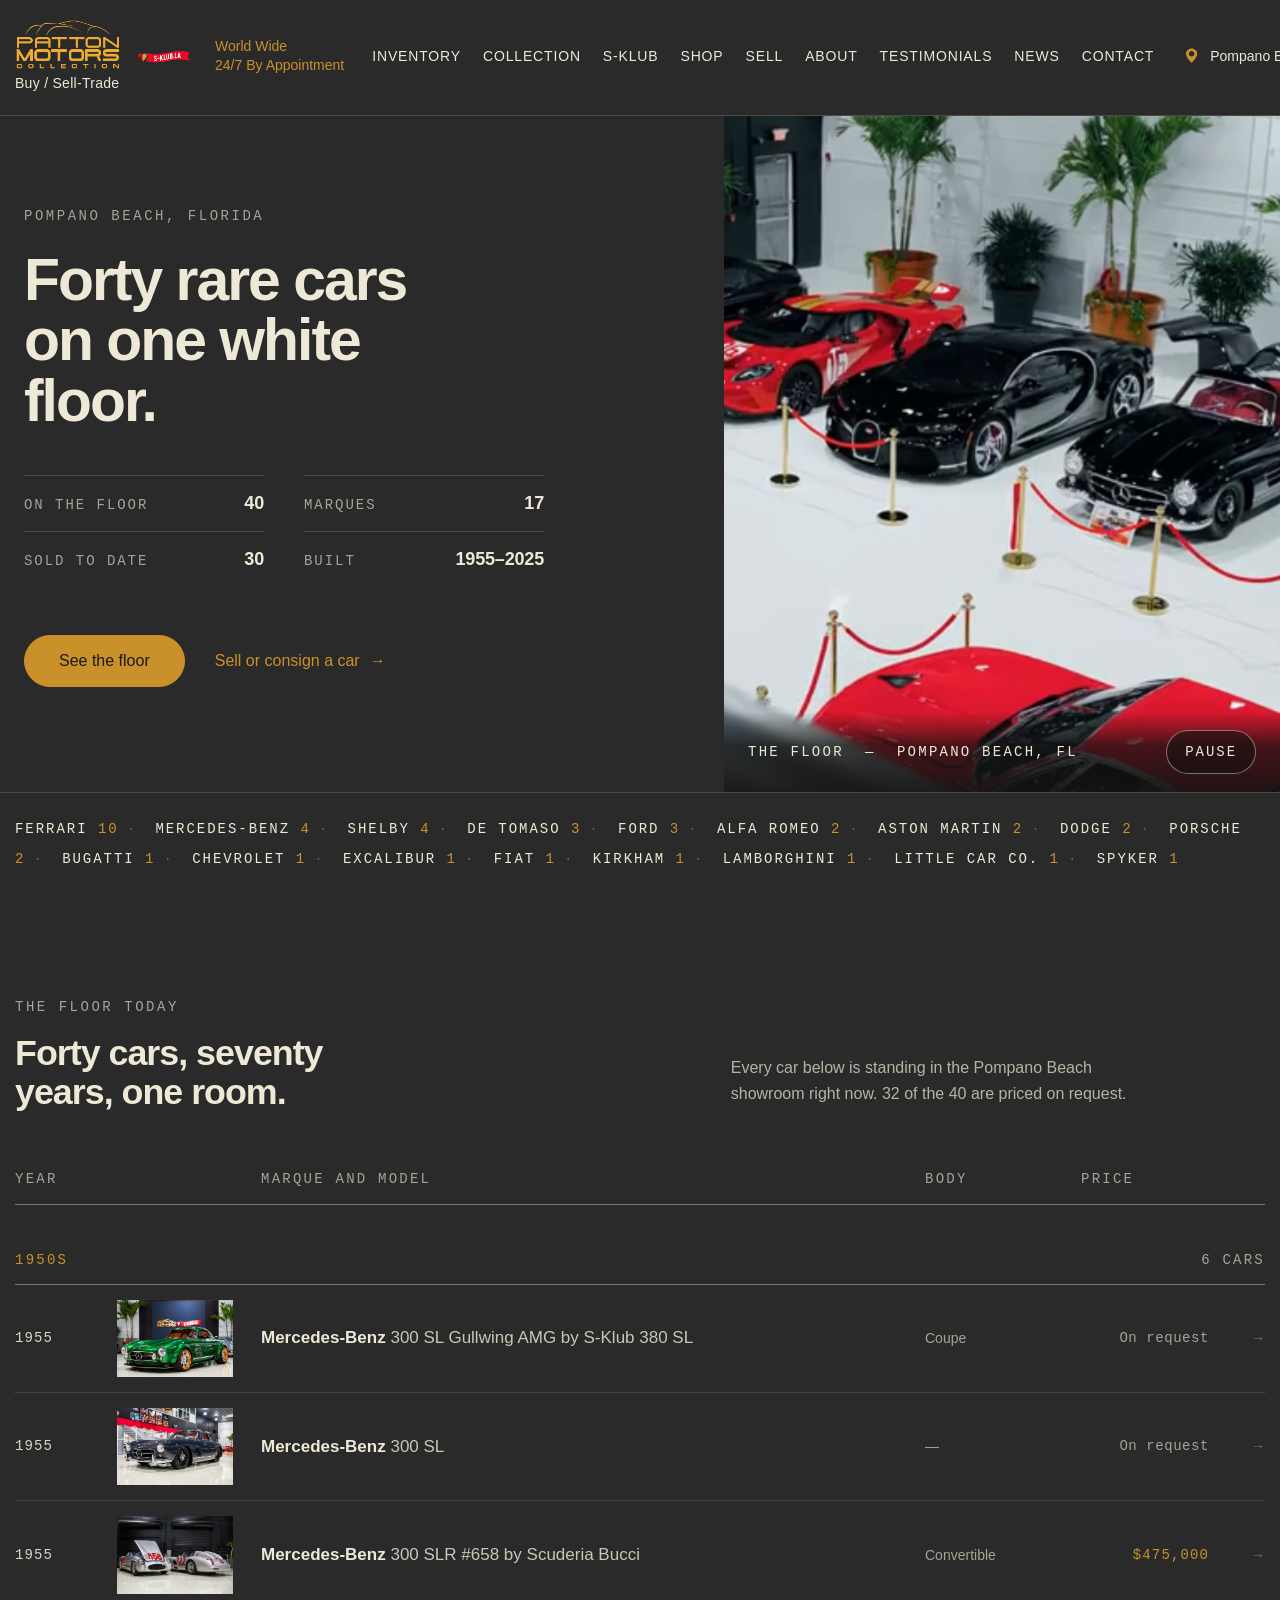
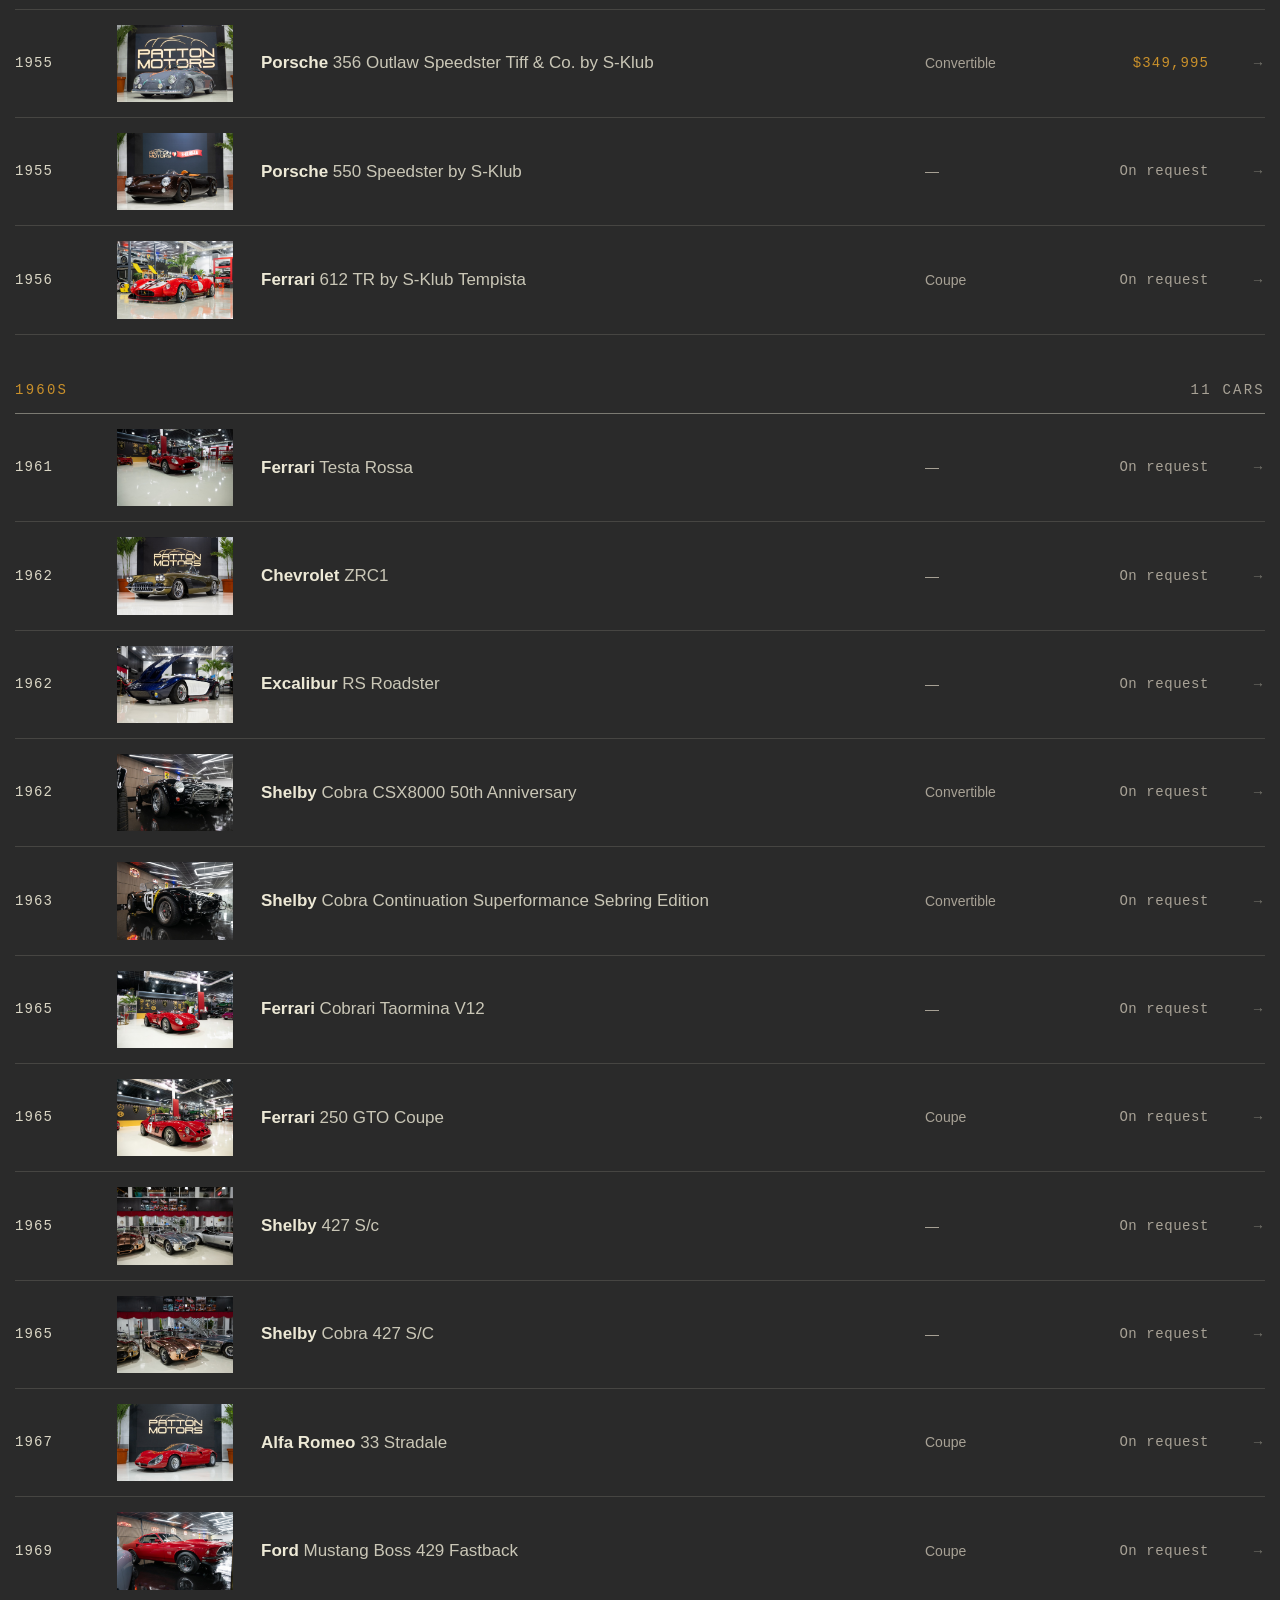
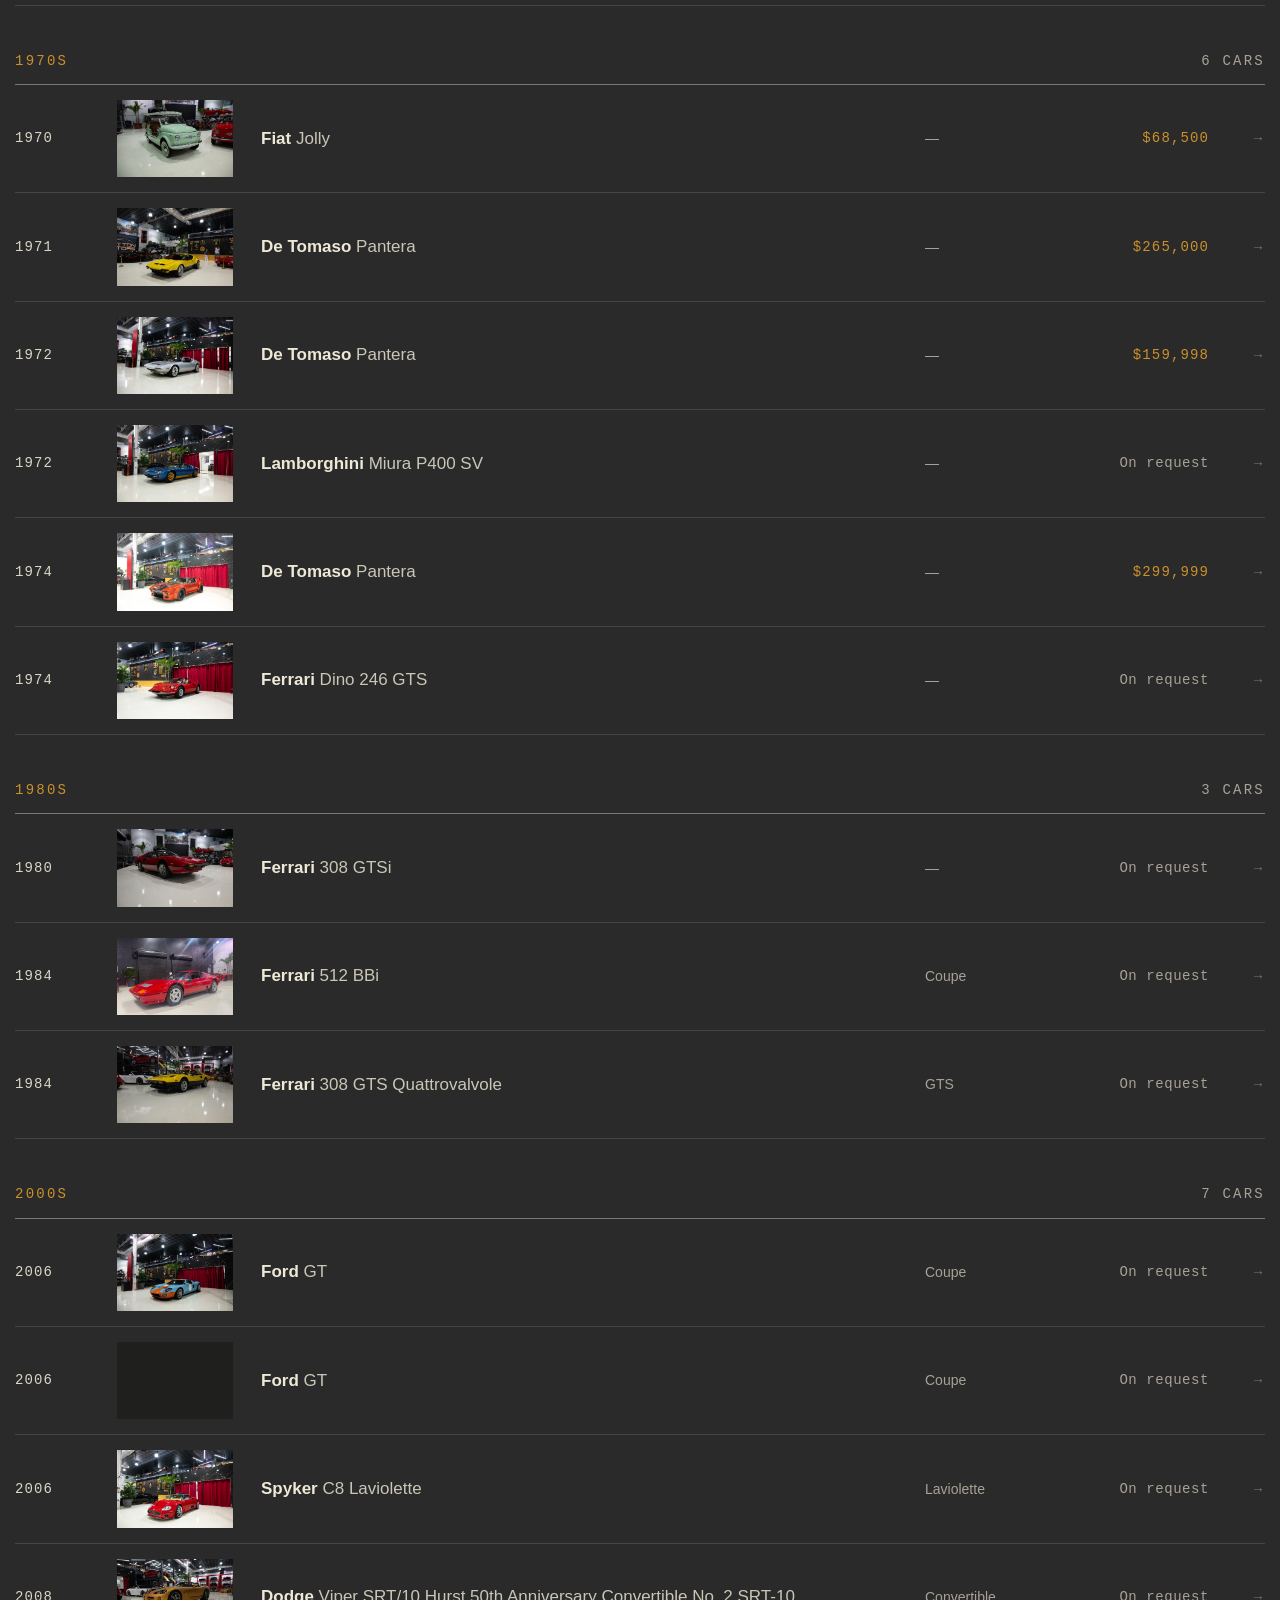
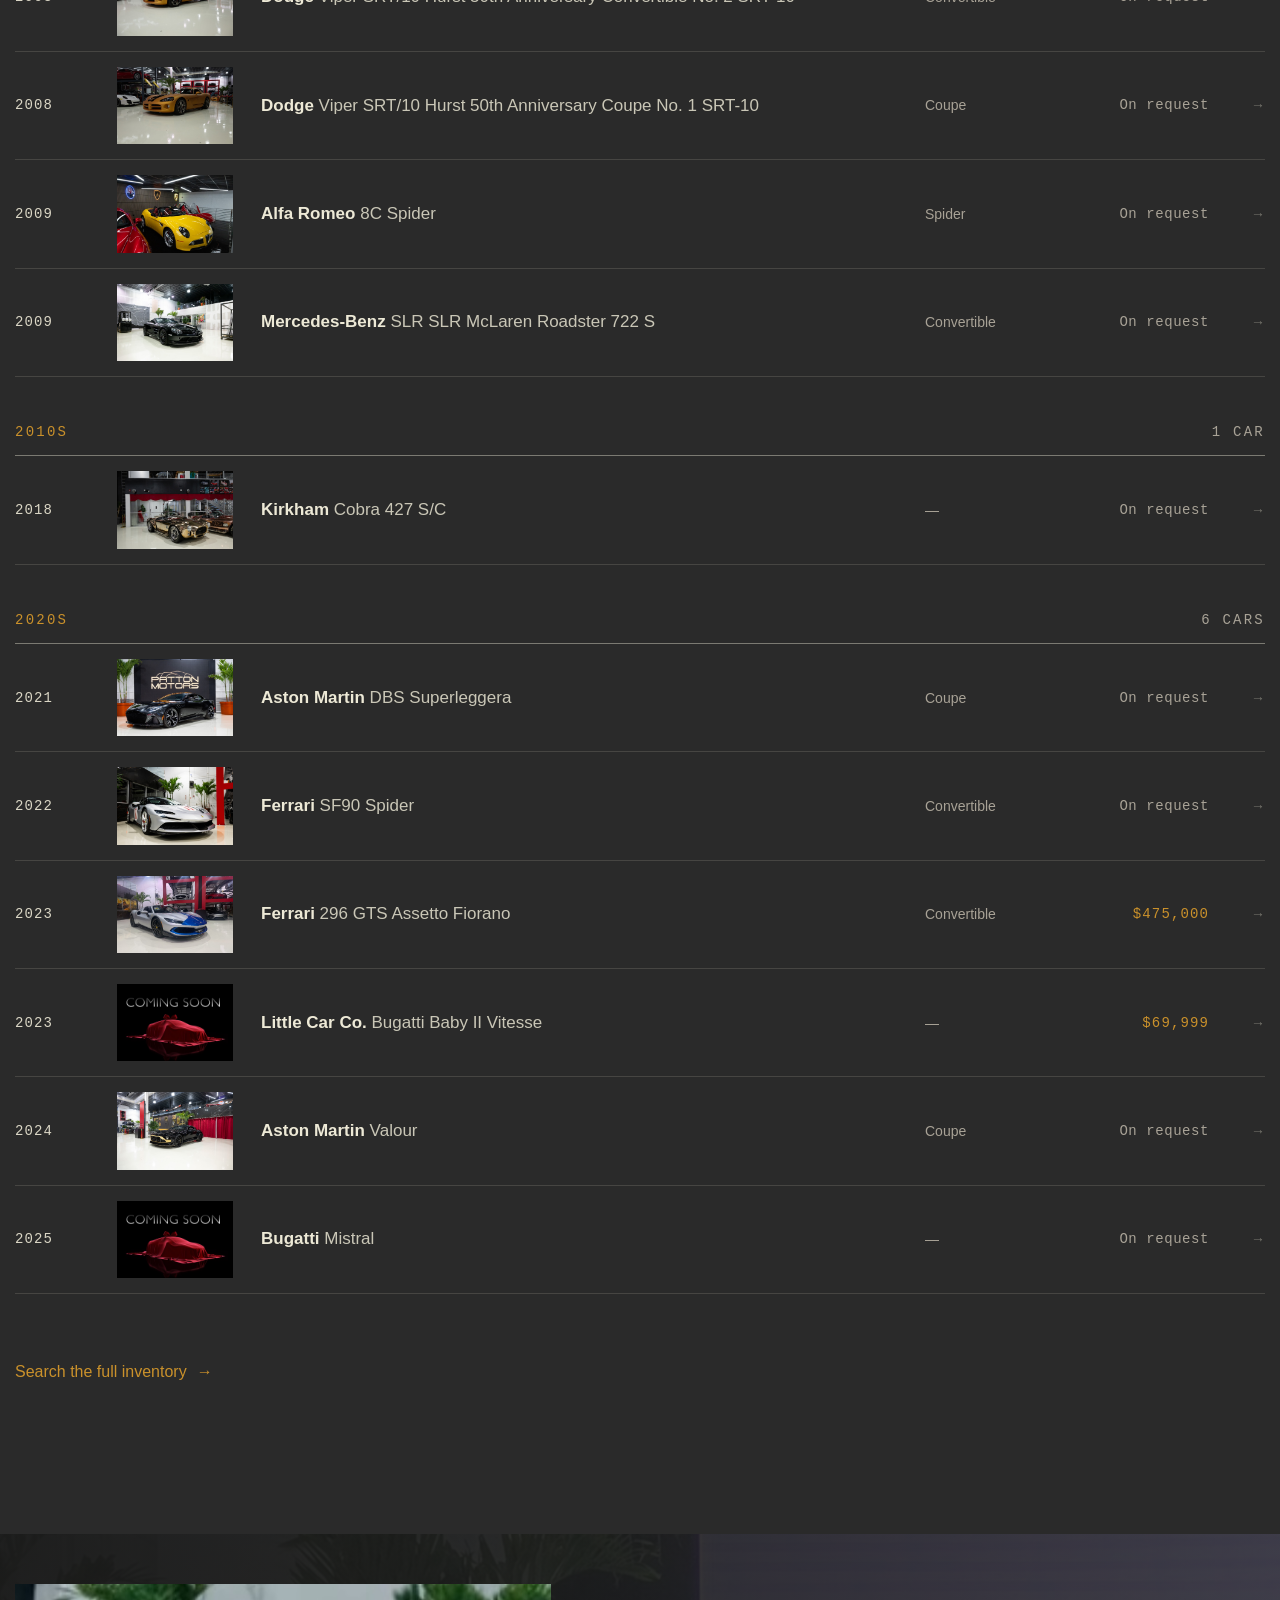
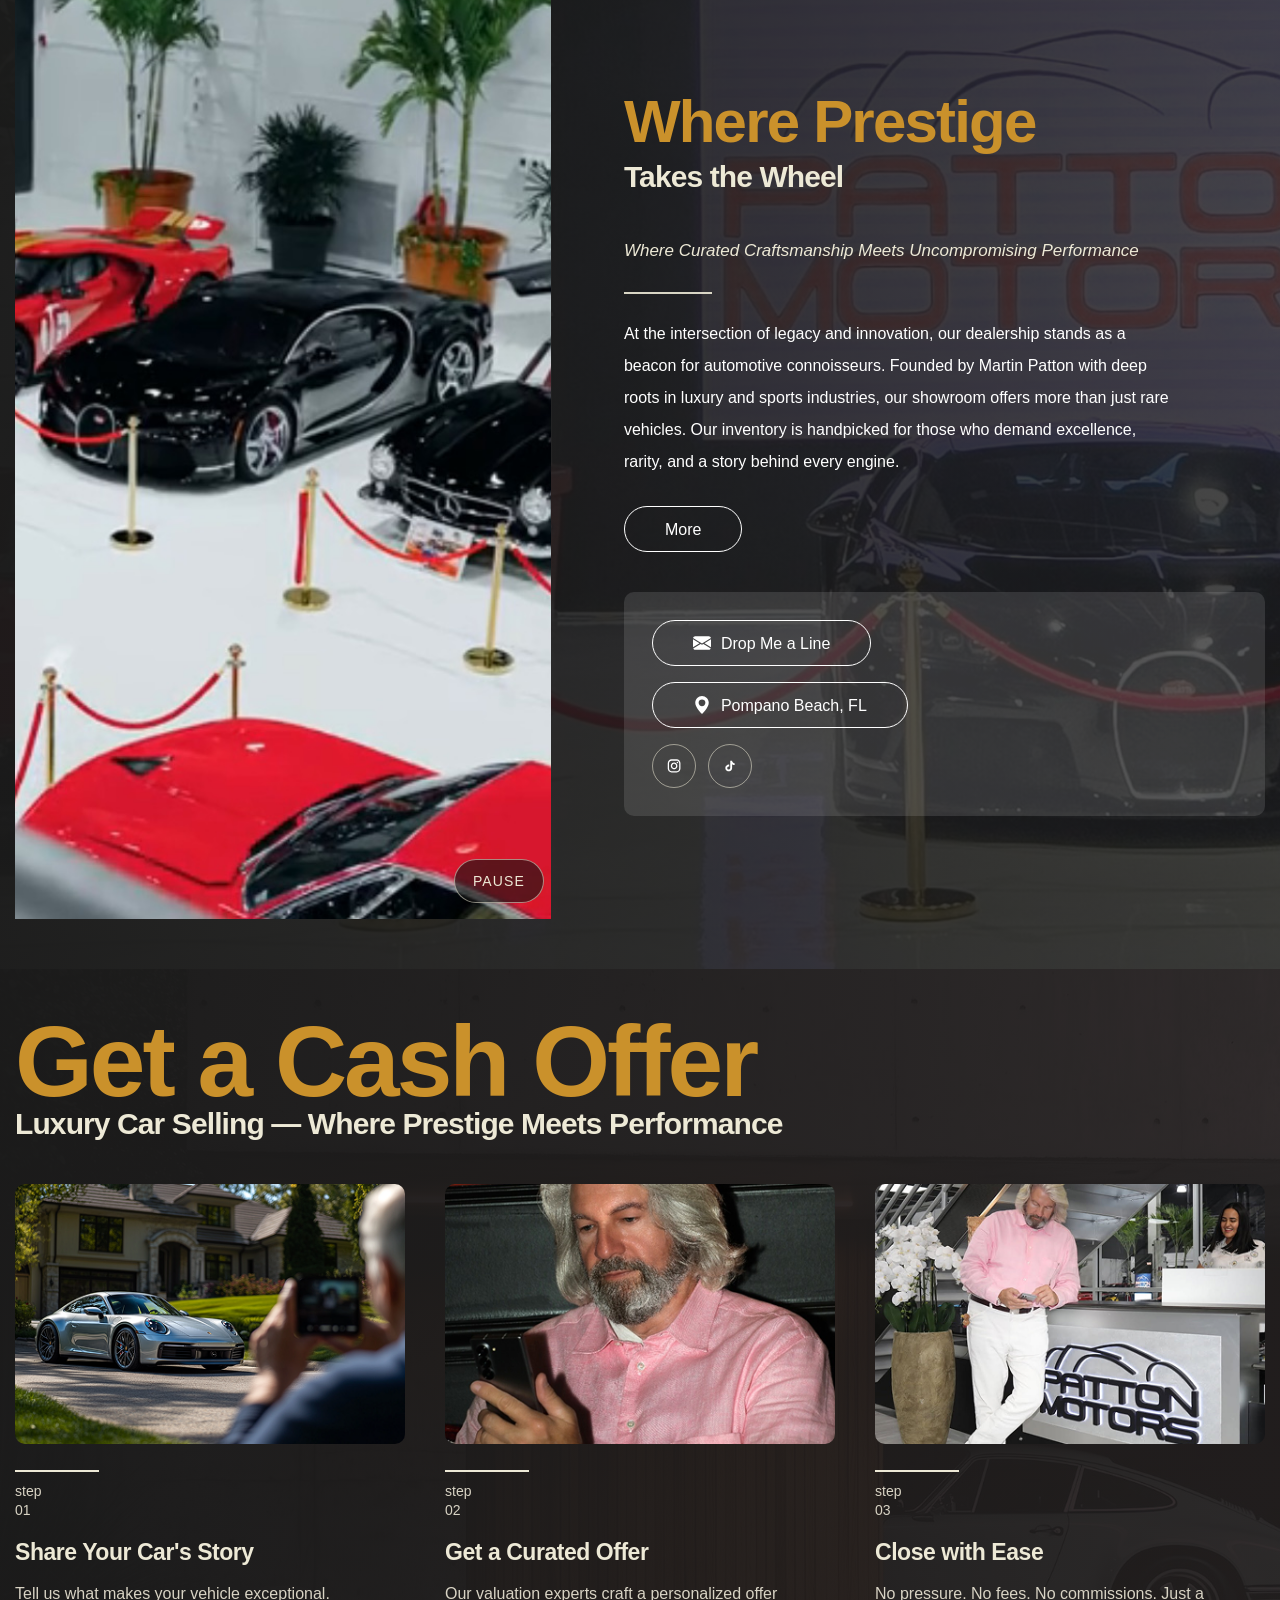
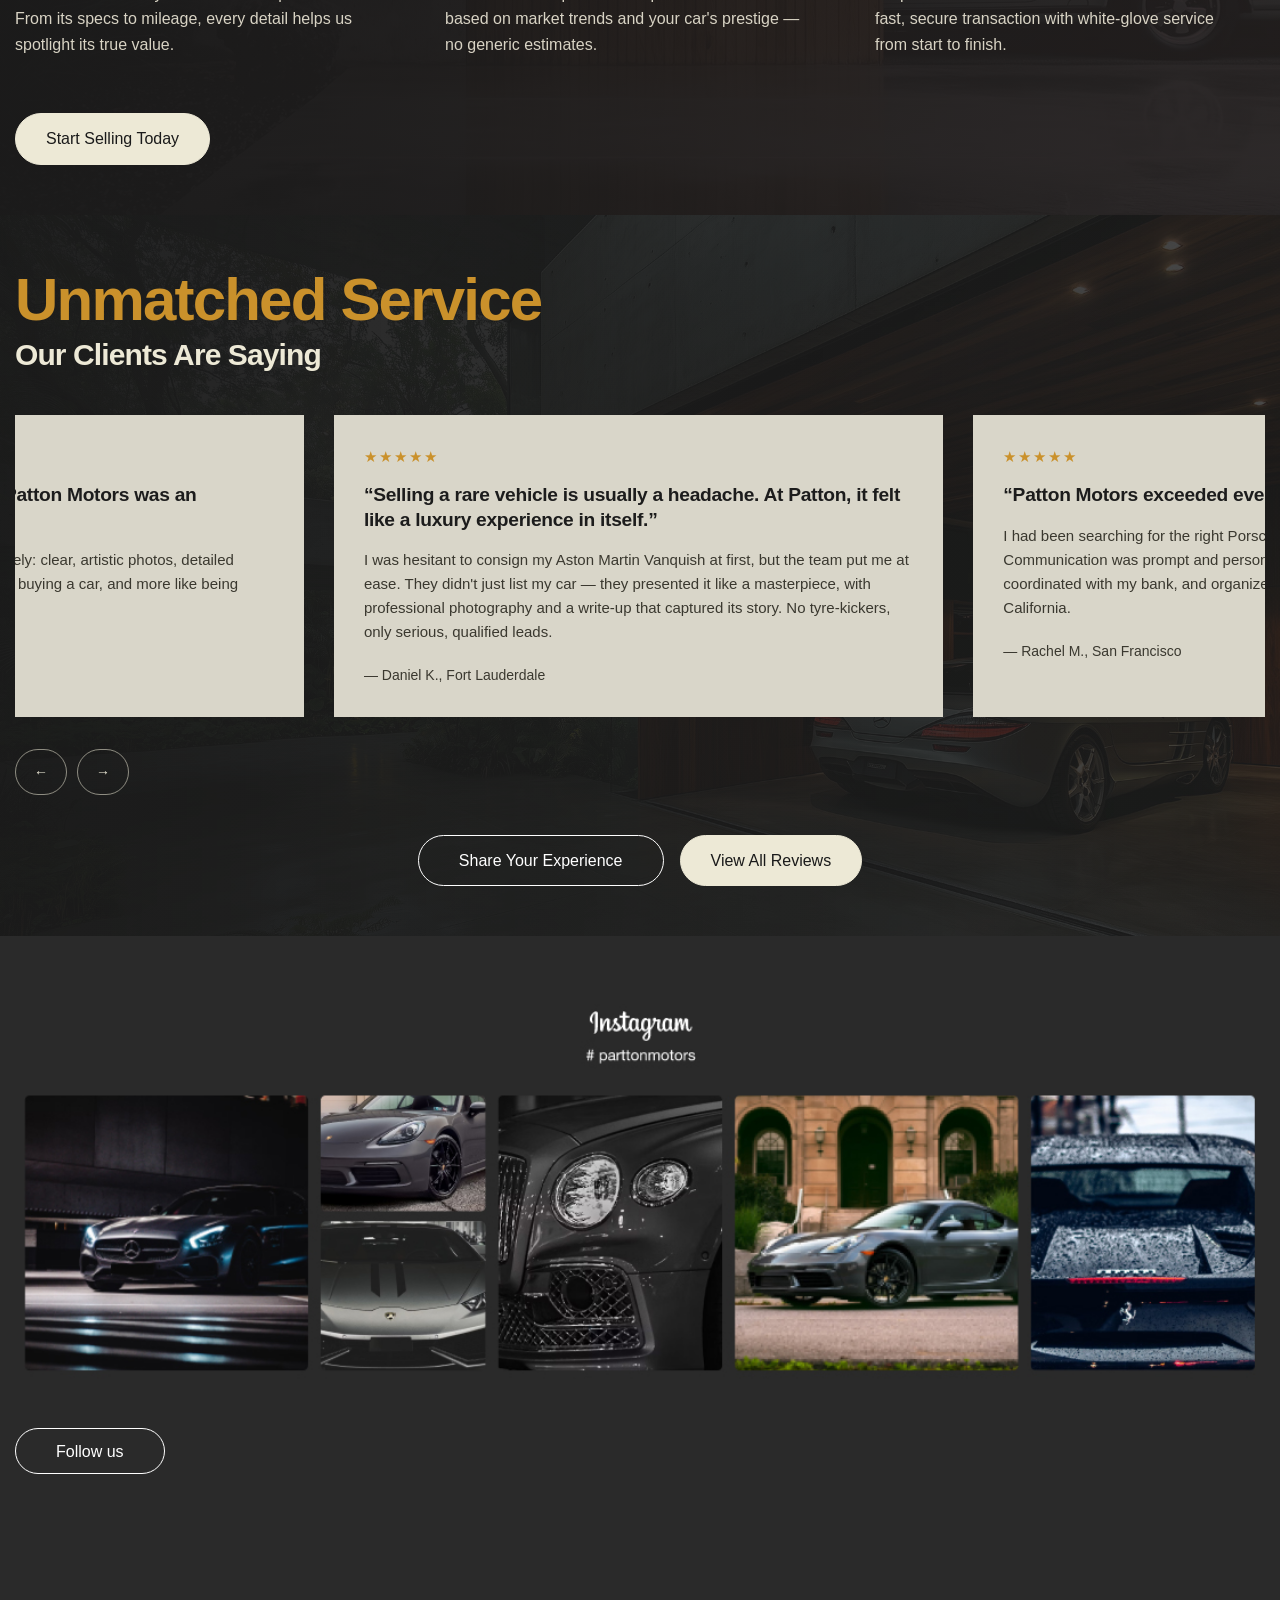
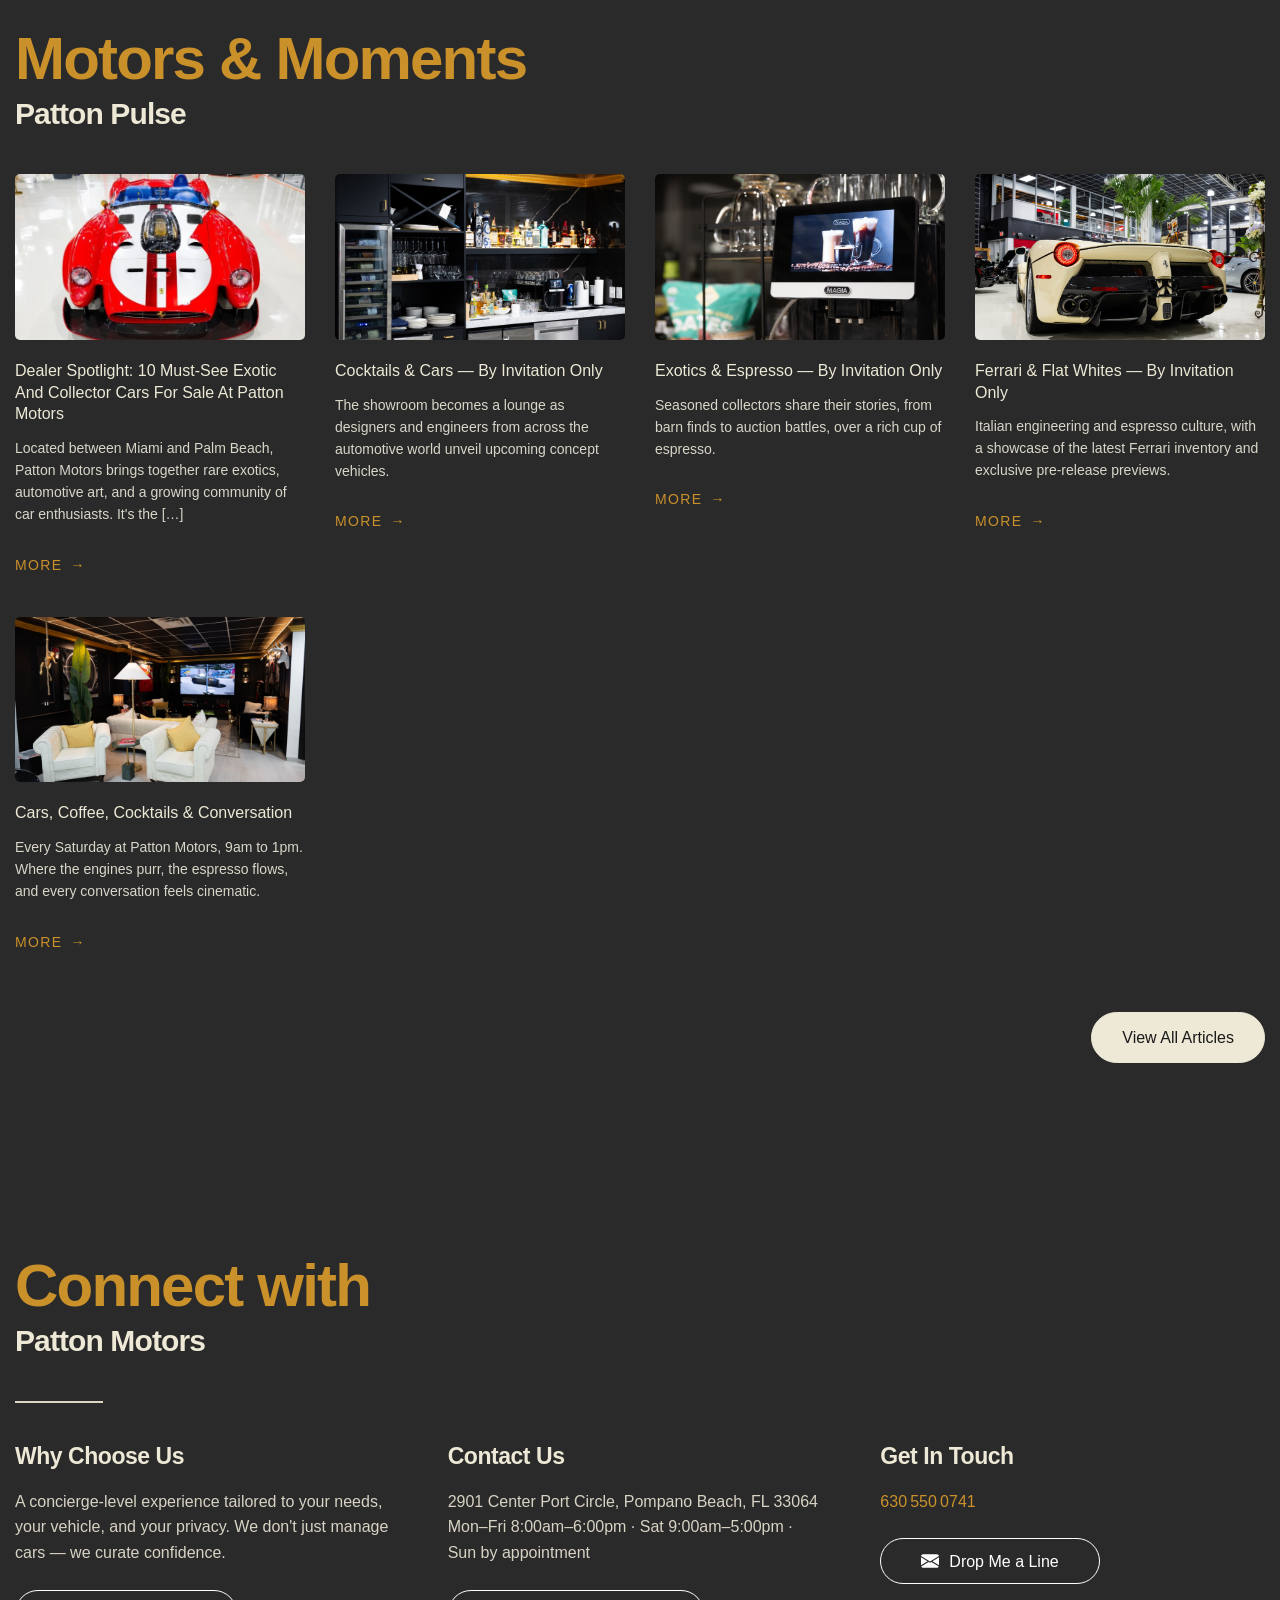
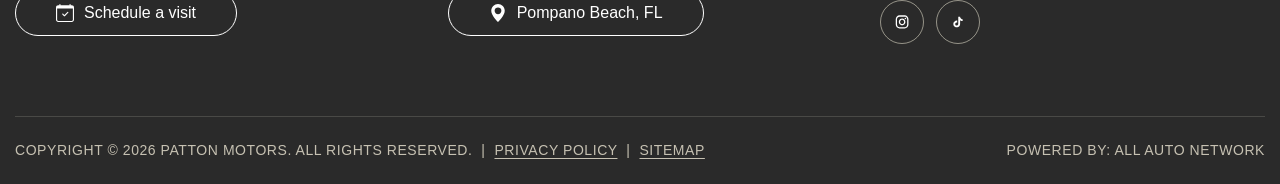
==== commit 3fc0a683: "index2: redesign steps 1-2 — full-screen hero and the register The redesign lives in index2.html on " ====
--- a/mockup/index2.html
+++ b/mockup/index2.html
@@ -13,6 +13,7 @@
 <link rel="stylesheet" href="assets/css/owl.carousel.min.css">
 <link rel="stylesheet" href="assets/css/owl.theme.default.min.css">
 <link rel="stylesheet" href="css/patton.css">
+<link rel="stylesheet" href="css/patton2.css">
 </head>
 
 <body class="home">
@@ -21,6 +22,8 @@
      Structural hook #header. [TIDY 2] one row, no two-line nav items, SHOP
      listed once instead of twice, and the two icon-only utilities carry
      visible labels so their destination is legible before commitment. -->
+<div class="rd-screen">
+
 <header id="header" class="pm-header">
   <div class="pm-container">
     <div class="pm-header__bar">
@@ -67,115 +70,495 @@
      Structural hook .banner-section — the live hero is a single-slide Owl
      carousel holding the welcome film. Kept as a film, with the transport
      given to the visitor. -->
-<div class="banner-section pm-hero">
-  <div class="slider">
-    <div class="home-slider owl-carousel owl-theme">
-      <div class="item">
-        <video id="home-video" class="w-100 slide-image pm-hero__media"
-               preload="metadata" playsinline loop muted
-               poster="assets/site/homeInventory.jpg"
-               aria-label="Inside the Patton Motors showroom, Pompano Beach">
-          <source src="assets/site/welcomevid.mp4" type="video/mp4">
-        </video>
+<div class="banner-section rd-hero">
+  <div class="rd-hero__grid">
+
+    <div class="rd-hero__head">
+      <p class="rd-eyebrow">Pompano&nbsp;Beach, Florida</p>
+      <h1 class="rd-display">Forty rare cars on one white floor.</h1>
+    </div>
+
+    <figure class="rd-plate-room">
+      <video class="rd-plate-room__media" id="rd-room"
+             poster="assets/site/where_prestige_still.jpg"
+             muted playsinline loop preload="metadata"
+             aria-label="The showroom floor at Patton Motors, Pompano Beach —
+                         a Lamborghini Miura, a 300 SL Gullwing and a Ford GT
+                         among the cars standing on it">
+        <source src="assets/site/where_prestige.mp4" type="video/mp4">
+      </video>
+      <figcaption class="rd-slate">
+        <span>The floor &nbsp;&mdash;&nbsp; Pompano&nbsp;Beach, FL</span>
+        <button type="button" class="rd-transport" id="rd-transport"
+                data-label-play="Play" data-label-pause="Pause">Pause</button>
+      </figcaption>
+    </figure>
+
+    <div class="rd-hero__tail">
+      <dl class="rd-plate">
+        <div><dt>On the floor</dt><dd>40</dd></div>
+        <div><dt>Marques</dt><dd>17</dd></div>
+        <div><dt>Sold to date</dt><dd>30</dd></div>
+        <div><dt>Built</dt><dd>1955&ndash;2025</dd></div>
+      </dl>
+      <div class="rd-actions">
+        <a class="btn-1 rd-btn" href="/our-collection/">See the floor</a>
+        <a class="rd-link" href="/sell-your-car/">Sell or consign a car
+          <span aria-hidden="true">&rarr;</span></a>
       </div>
     </div>
+
   </div>
-  <button type="button" class="pm-hero__transport" id="pm-hero-transport"
-          data-label-play="Play" data-label-pause="Pause">Pause</button>
-
-<!-- ========================================================= route cards ==
-     .browse_stock — four routes floated over the film's lower edge.
-     [TIDY 3] equal heights, balanced wraps, one scrim rule for all four. -->
-<section class="browse_stock">
-  <div class="pm-container">
-    <div class="pm-routes">
-
-      <a class="pm-route" href="/inventory/"
-         style="background-image:url('assets/site/browse_bg_1.png')">
-        <h2 class="pm-route__h"><span>Browse</span> our stock</h2>
-        <img class="pm-route__go" src="assets/icons/sell_icon.svg" alt="" aria-hidden="true">
-      </a>
-
-      <a class="pm-route" href="/sell-your-car/"
-         style="background-image:url('assets/site/browse_bg_2.png')">
-        <h2 class="pm-route__h"><span>Sell</span> your car</h2>
-        <img class="pm-route__go" src="assets/icons/sell_icon.svg" alt="" aria-hidden="true">
-      </a>
-
-      <a class="pm-route" href="/contact-us/"
-         style="background-image:url('assets/site/browse_bg_3.png')">
-        <h2 class="pm-route__h"><span>Get in touch</span> with us</h2>
-        <img class="pm-route__go" src="assets/icons/sell_icon.svg" alt="" aria-hidden="true">
-      </a>
-
-      <a class="pm-route pm-route--logo" href="/s-klub/"
-         style="background-image:url('assets/site/browse_bg_5.png')">
-        <img class="pm-route__mark" src="assets/site/newbox.png"
-             alt="Patton Motors Collection — S-Klub LA">
-      </a>
-
+
+  <div class="rd-state">
+    <div class="pm-container">
+      <p class="rd-marques">
+        <b>Ferrari</b> <i>10</i><s>·</s>
+        <b>Mercedes-Benz</b> <i>4</i><s>·</s>
+        <b>Shelby</b> <i>4</i><s>·</s>
+        <b>De&nbsp;Tomaso</b> <i>3</i><s>·</s>
+        <b>Ford</b> <i>3</i><s>·</s>
+        <b>Alfa&nbsp;Romeo</b> <i>2</i><s>·</s>
+        <b>Aston&nbsp;Martin</b> <i>2</i><s>·</s>
+        <b>Dodge</b> <i>2</i><s>·</s>
+        <b>Porsche</b> <i>2</i><s>·</s>
+        <b>Bugatti</b> <i>1</i><s>·</s>
+        <b>Chevrolet</b> <i>1</i><s>·</s>
+        <b>Excalibur</b> <i>1</i><s>·</s>
+        <b>Fiat</b> <i>1</i><s>·</s>
+        <b>Kirkham</b> <i>1</i><s>·</s>
+        <b>Lamborghini</b> <i>1</i><s>·</s>
+        <b>Little&nbsp;Car&nbsp;Co.</b> <i>1</i><s>·</s>
+        <b>Spyker</b> <i>1</i>
+      </p>
     </div>
   </div>
-</section>
 </div>
+
+</div><!-- /.rd-screen -->
 
 
 <!-- =========================================================== inventory ==
      .homeInventory — "A Showcase of Distinction". Real vehicles, real
      photographs, pulled from the live /api/cars feed. -->
-<section class="homeInventory pm-section pm-section--photo" id="collection">
-  <span class="pm-bg" style="background-image:url('assets/site/homeInventory.jpg')"></span>
+<section class="homeInventory rd-sec" id="floor">
   <div class="pm-container">
 
-    <div class="pm-h pm-h--split">
-      <h2>
-        <span class="pm-h__gold">A Showcase</span>
-        <span class="pm-h__white">of Distinction</span>
-      </h2>
-      <a class="btn-1 pm-pill" href="/our-collection/">View All Collection</a>
-    </div>
-
-    <div class="pm-cards">
-
-      <a class="pm-card" href="/used-vehicle-1955-mercedes-benz-300-slr-658-by-scuderia-bucci-c-41/">
-        <img class="pm-card__img" src="assets/img/car-41.jpg" loading="lazy"
-             alt="1955 Mercedes-Benz 300 SLR #658 by Scuderia Bucci at Patton Motors">
-        <h3 class="pm-card__title">1955 MERCEDES-BENZ 300 SLR #658 BY SCUDERIA BUCCI</h3>
-        <p class="pm-card__price">$475,000</p>
-      </a>
-
-      <a class="pm-card" href="/used-vehicle-2023-ferrari-296-gts-assetto-fiorano-c-48/">
-        <img class="pm-card__img" src="assets/img/car-48.jpg" loading="lazy"
-             alt="2023 Ferrari 296 GTS Assetto Fiorano at Patton Motors">
-        <h3 class="pm-card__title">2023 Ferrari 296 GTS Assetto Fiorano</h3>
-        <p class="pm-card__price">$475,000</p>
-      </a>
-
-      <a class="pm-card" href="/used-vehicle-1955-porsche-356-outlaw-speedster-tiff-co.-by-s-klub-c-7/">
-        <img class="pm-card__img" src="assets/img/car-7.jpg" loading="lazy"
-             alt="1955 Porsche 356 Outlaw Speedster Tiff &amp; Co. by S-Klub at Patton Motors">
-        <h3 class="pm-card__title">1955 Porsche 356 Outlaw Speedster Tiff &amp; Co. by S&#8209;Klub</h3>
-        <p class="pm-card__price">$349,995</p>
-      </a>
-
-      <a class="pm-card" href="/used-vehicle-1974-boss-429-powered-detomaso-pantera-c-76/">
-        <img class="pm-card__img" src="assets/img/car-76.jpg" loading="lazy"
-             alt="1974 Boss 429-powered De Tomaso Pantera at Patton Motors">
-        <h3 class="pm-card__title">1974 Boss 429&#8209;Powered De&nbsp;Tomaso Pantera</h3>
-        <p class="pm-card__price">$299,999</p>
-      </a>
-
-      <a class="pm-card" href="/used-vehicle-1971-detomaso-pantera-c-72/">
-        <img class="pm-card__img" src="assets/img/car-72.jpg" loading="lazy"
-             alt="1971 De Tomaso Pantera at Patton Motors">
-        <h3 class="pm-card__title">1971 De&nbsp;Tomaso Pantera</h3>
-        <p class="pm-card__price">$265,000</p>
-      </a>
-
-    </div>
-
-    <div class="pm-inventory__foot">
-      <a class="btn-1 pm-pill" href="/our-collection/">View All Collection</a>
+    <header class="rd-sechead">
+      <div>
+        <p class="rd-eyebrow">The floor today</p>
+        <h2 class="rd-h2">Forty cars, seventy years, one room.</h2>
+      </div>
+      <p class="rd-sechead__note">Every car below is standing in the Pompano Beach
+        showroom right now. 32 of the 40 are
+        priced on request.</p>
+    </header>
+
+    <div class="rd-reg">
+      <div class="rd-reg__head" aria-hidden="true">
+        <span>Year</span><span></span><span>Marque and model</span>
+        <span>Body</span><span>Price</span><span></span>
+      </div>
+
+        <div class="rd-decade">
+          <span class="rd-decade__label">1950s</span>
+          <span class="rd-decade__count">6 cars</span>
+        </div>
+
+        <a class="rd-row" href="/used-vehicle-1955-mercedes-benz-300-sl-gullwing-amg-by-s-klub-380-sl-c-31/">
+          <span class="rd-row__year">1955</span>
+          <span class="rd-row__thumb"><img src="assets/img/car-31.jpg" alt="Used 1955 Mercedes-Benz 300 SL Gullwing AMG By S-Klub 380 SL for sale Call for price at Patton Motors in Pompano Beach FL" loading="lazy" width="240" height="160"></span>
+          <span class="rd-row__name"><b>Mercedes-Benz</b> 300 SL Gullwing AMG by S-Klub 380 SL</span>
+          <span class="rd-row__body">Coupe</span>
+          <span class="rd-row__price"><i>On request</i></span>
+          <span class="rd-row__go" aria-hidden="true">&rarr;</span>
+        </a>
+
+        <a class="rd-row" href="/used-vehicle-1955-mercedes-benz-by-kindig-design-300-sl-c-35/">
+          <span class="rd-row__year">1955</span>
+          <span class="rd-row__thumb"><img src="assets/img/car-35.jpg" alt="Used 1955 Mercedes-Benz by Kindig Design 300 SL for sale Call for price at Patton Motors in Pompano Beach FL" loading="lazy" width="240" height="160"></span>
+          <span class="rd-row__name"><b>Mercedes-Benz</b> 300 SL</span>
+          <span class="rd-row__body">—</span>
+          <span class="rd-row__price"><i>On request</i></span>
+          <span class="rd-row__go" aria-hidden="true">&rarr;</span>
+        </a>
+
+        <a class="rd-row" href="/used-vehicle-1955-mercedes-benz-300-slr-658-by-scuderia-bucci-c-41/">
+          <span class="rd-row__year">1955</span>
+          <span class="rd-row__thumb"><img src="assets/img/car-41.jpg" alt="Used 1955 MERCEDES-BENZ 300 SLR #658 BY SCUDERIA BUCCI for sale $475,000 at Patton Motors in Pompano Beach FL" loading="lazy" width="240" height="160"></span>
+          <span class="rd-row__name"><b>Mercedes-Benz</b> 300 SLR #658 by Scuderia Bucci</span>
+          <span class="rd-row__body">Convertible</span>
+          <span class="rd-row__price">$475,000</span>
+          <span class="rd-row__go" aria-hidden="true">&rarr;</span>
+        </a>
+
+        <a class="rd-row" href="/used-vehicle-1955-porsche-356-outlaw-speedster-tiff-co.-by-s-klub-c-7/">
+          <span class="rd-row__year">1955</span>
+          <span class="rd-row__thumb"><img src="assets/img/car-7.jpg" alt="Used 1955 Porsche 356 Outlaw Speedster Tiff &amp; Co. By S-Klub for sale $349,995 at Patton Motors in Pompano Beach FL" loading="lazy" width="240" height="160"></span>
+          <span class="rd-row__name"><b>Porsche</b> 356 Outlaw Speedster Tiff &amp; Co. by S-Klub</span>
+          <span class="rd-row__body">Convertible</span>
+          <span class="rd-row__price">$349,995</span>
+          <span class="rd-row__go" aria-hidden="true">&rarr;</span>
+        </a>
+
+        <a class="rd-row" href="/used-vehicle-1955-porsche-550-speedster-by-s-klub-c-32/">
+          <span class="rd-row__year">1955</span>
+          <span class="rd-row__thumb"><img src="assets/img/car-32.jpg" alt="Used 1955 Porsche 550 Speedster By S-Klub for sale Call for price at Patton Motors in Pompano Beach FL" loading="lazy" width="240" height="160"></span>
+          <span class="rd-row__name"><b>Porsche</b> 550 Speedster by S-Klub</span>
+          <span class="rd-row__body">—</span>
+          <span class="rd-row__price"><i>On request</i></span>
+          <span class="rd-row__go" aria-hidden="true">&rarr;</span>
+        </a>
+
+        <a class="rd-row" href="/used-vehicle-1956-ferrari-612-tr-by-s-klub-tempista-c-36/">
+          <span class="rd-row__year">1956</span>
+          <span class="rd-row__thumb"><img src="assets/img/car-36.jpg" alt="Used 1956 Ferrari 612 TR By S-Klub Tempista for sale Call for price at Patton Motors in Pompano Beach FL" loading="lazy" width="240" height="160"></span>
+          <span class="rd-row__name"><b>Ferrari</b> 612 TR by S-Klub Tempista</span>
+          <span class="rd-row__body">Coupe</span>
+          <span class="rd-row__price"><i>On request</i></span>
+          <span class="rd-row__go" aria-hidden="true">&rarr;</span>
+        </a>
+
+        <div class="rd-decade">
+          <span class="rd-decade__label">1960s</span>
+          <span class="rd-decade__count">11 cars</span>
+        </div>
+
+        <a class="rd-row" href="/used-vehicle-1961-ferrari-testa-rossa-c-55/">
+          <span class="rd-row__year">1961</span>
+          <span class="rd-row__thumb"><img src="assets/img/car-55.jpg" alt="Used 1961 Ferrari Testa Rossa for sale Call for price at Patton Motors in Pompano Beach FL" loading="lazy" width="240" height="160"></span>
+          <span class="rd-row__name"><b>Ferrari</b> Testa Rossa</span>
+          <span class="rd-row__body">—</span>
+          <span class="rd-row__price"><i>On request</i></span>
+          <span class="rd-row__go" aria-hidden="true">&rarr;</span>
+        </a>
+
+        <a class="rd-row" href="/used-vehicle-1962-chevorlet-zrc1-c-29/">
+          <span class="rd-row__year">1962</span>
+          <span class="rd-row__thumb"><img src="assets/img/car-29.jpg" alt="Used 1962 Chevorlet ZRC1 for sale Call for price at Patton Motors in Pompano Beach FL" loading="lazy" width="240" height="160"></span>
+          <span class="rd-row__name"><b>Chevrolet</b> ZRC1</span>
+          <span class="rd-row__body">—</span>
+          <span class="rd-row__price"><i>On request</i></span>
+          <span class="rd-row__go" aria-hidden="true">&rarr;</span>
+        </a>
+
+        <a class="rd-row" href="/used-vehicle-1962-excalibur-rs-roadster-c-13/">
+          <span class="rd-row__year">1962</span>
+          <span class="rd-row__thumb"><img src="assets/img/car-13.jpg" alt="Used 1962 Excalibur RS Roadster for sale Call for price at Patton Motors in Pompano Beach FL" loading="lazy" width="240" height="160"></span>
+          <span class="rd-row__name"><b>Excalibur</b> RS Roadster</span>
+          <span class="rd-row__body">—</span>
+          <span class="rd-row__price"><i>On request</i></span>
+          <span class="rd-row__go" aria-hidden="true">&rarr;</span>
+        </a>
+
+        <a class="rd-row" href="/used-vehicle-1962-shelby-cobra-csx8000-50th-anniversary-c-43/">
+          <span class="rd-row__year">1962</span>
+          <span class="rd-row__thumb"><img src="assets/img/car-43.jpg" alt="Used 1962 Shelby Cobra CSX8000 50th Anniversary for sale Call for price at Patton Motors in Pompano Beach FL" loading="lazy" width="240" height="160"></span>
+          <span class="rd-row__name"><b>Shelby</b> Cobra CSX8000 50th Anniversary</span>
+          <span class="rd-row__body">Convertible</span>
+          <span class="rd-row__price"><i>On request</i></span>
+          <span class="rd-row__go" aria-hidden="true">&rarr;</span>
+        </a>
+
+        <a class="rd-row" href="/used-vehicle-1963-shelby-cobra-continuation-superformance-sebring-edition-c-44/">
+          <span class="rd-row__year">1963</span>
+          <span class="rd-row__thumb"><img src="assets/img/car-44.jpg" alt="Used 1963 Shelby Cobra Continuation Superformance Sebring Edition for sale Call for price at Patton Motors in Pompano Beach FL" loading="lazy" width="240" height="160"></span>
+          <span class="rd-row__name"><b>Shelby</b> Cobra Continuation Superformance Sebring Edition</span>
+          <span class="rd-row__body">Convertible</span>
+          <span class="rd-row__price"><i>On request</i></span>
+          <span class="rd-row__go" aria-hidden="true">&rarr;</span>
+        </a>
+
+        <a class="rd-row" href="/used-vehicle-1965-ferrari-cobrari-taormina-v12-c-51/">
+          <span class="rd-row__year">1965</span>
+          <span class="rd-row__thumb"><img src="assets/img/car-51.jpg" alt="Used 1965 Ferrari COBRARI TAORMINA V12 for sale Call for price at Patton Motors in Pompano Beach FL" loading="lazy" width="240" height="160"></span>
+          <span class="rd-row__name"><b>Ferrari</b> Cobrari Taormina V12</span>
+          <span class="rd-row__body">—</span>
+          <span class="rd-row__price"><i>On request</i></span>
+          <span class="rd-row__go" aria-hidden="true">&rarr;</span>
+        </a>
+
+        <a class="rd-row" href="/used-vehicle-1965-ferrari-250-gto-coupe-c-52/">
+          <span class="rd-row__year">1965</span>
+          <span class="rd-row__thumb"><img src="assets/img/car-52.jpg" alt="Used 1965 Ferrari 250 GTO Coupe for sale Call for price at Patton Motors in Pompano Beach FL" loading="lazy" width="240" height="160"></span>
+          <span class="rd-row__name"><b>Ferrari</b> 250 GTO Coupe</span>
+          <span class="rd-row__body">Coupe</span>
+          <span class="rd-row__price"><i>On request</i></span>
+          <span class="rd-row__go" aria-hidden="true">&rarr;</span>
+        </a>
+
+        <a class="rd-row" href="/used-vehicle-1965-shelby-cobra-427-s-c-c-68/">
+          <span class="rd-row__year">1965</span>
+          <span class="rd-row__thumb"><img src="assets/img/car-68.jpg" alt="Used 1965 Shelby Cobra 427 S/C for sale Call for price at Patton Motors in Pompano Beach FL" loading="lazy" width="240" height="160"></span>
+          <span class="rd-row__name"><b>Shelby</b> 427 S/c</span>
+          <span class="rd-row__body">—</span>
+          <span class="rd-row__price"><i>On request</i></span>
+          <span class="rd-row__go" aria-hidden="true">&rarr;</span>
+        </a>
+
+        <a class="rd-row" href="/used-vehicle-1965-shelby-cobra-427-s-c-c-69/">
+          <span class="rd-row__year">1965</span>
+          <span class="rd-row__thumb"><img src="assets/img/car-69.jpg" alt="Used 1965 Shelby Cobra 427 S/C for sale Call for price at Patton Motors in Pompano Beach FL" loading="lazy" width="240" height="160"></span>
+          <span class="rd-row__name"><b>Shelby</b> Cobra 427 S/C</span>
+          <span class="rd-row__body">—</span>
+          <span class="rd-row__price"><i>On request</i></span>
+          <span class="rd-row__go" aria-hidden="true">&rarr;</span>
+        </a>
+
+        <a class="rd-row" href="/used-vehicle-1967-alfa-romeo-33-stradale-c-8/">
+          <span class="rd-row__year">1967</span>
+          <span class="rd-row__thumb"><img src="assets/img/car-8.jpg" alt="Used 1967 Alfa Romeo 33 STRADALE for sale Call for price at Patton Motors in Pompano Beach FL" loading="lazy" width="240" height="160"></span>
+          <span class="rd-row__name"><b>Alfa Romeo</b> 33 Stradale</span>
+          <span class="rd-row__body">Coupe</span>
+          <span class="rd-row__price"><i>On request</i></span>
+          <span class="rd-row__go" aria-hidden="true">&rarr;</span>
+        </a>
+
+        <a class="rd-row" href="/used-vehicle-1969-ford-mustang-boss-429-fastback-c-42/">
+          <span class="rd-row__year">1969</span>
+          <span class="rd-row__thumb"><img src="assets/img/car-42.jpg" alt="Used 1969 Ford Mustang Boss 429 Fastback for sale Call for price at Patton Motors in Pompano Beach FL" loading="lazy" width="240" height="160"></span>
+          <span class="rd-row__name"><b>Ford</b> Mustang Boss 429 Fastback</span>
+          <span class="rd-row__body">Coupe</span>
+          <span class="rd-row__price"><i>On request</i></span>
+          <span class="rd-row__go" aria-hidden="true">&rarr;</span>
+        </a>
+
+        <div class="rd-decade">
+          <span class="rd-decade__label">1970s</span>
+          <span class="rd-decade__count">6 cars</span>
+        </div>
+
+        <a class="rd-row" href="/used-vehicle-1970-fiat-jolly-c-58/">
+          <span class="rd-row__year">1970</span>
+          <span class="rd-row__thumb"><img src="assets/img/car-58.jpg" alt="Used 1970 Fiat Jolly for sale $68,500 at Patton Motors in Pompano Beach FL" loading="lazy" width="240" height="160"></span>
+          <span class="rd-row__name"><b>Fiat</b> Jolly</span>
+          <span class="rd-row__body">—</span>
+          <span class="rd-row__price">$68,500</span>
+          <span class="rd-row__go" aria-hidden="true">&rarr;</span>
+        </a>
+
+        <a class="rd-row" href="/used-vehicle-1971-detomaso-pantera-c-72/">
+          <span class="rd-row__year">1971</span>
+          <span class="rd-row__thumb"><img src="assets/img/car-72.jpg" alt="Used 1971 DeTomaso Pantera for sale $265,000 at Patton Motors in Pompano Beach FL" loading="lazy" width="240" height="160"></span>
+          <span class="rd-row__name"><b>De Tomaso</b> Pantera</span>
+          <span class="rd-row__body">—</span>
+          <span class="rd-row__price">$265,000</span>
+          <span class="rd-row__go" aria-hidden="true">&rarr;</span>
+        </a>
+
+        <a class="rd-row" href="/used-vehicle-1972-detomaso-pantera-c-75/">
+          <span class="rd-row__year">1972</span>
+          <span class="rd-row__thumb"><img src="assets/img/car-75.jpg" alt="Used 1972 DeTomaso Pantera for sale $159,998 at Patton Motors in Pompano Beach FL" loading="lazy" width="240" height="160"></span>
+          <span class="rd-row__name"><b>De Tomaso</b> Pantera</span>
+          <span class="rd-row__body">—</span>
+          <span class="rd-row__price">$159,998</span>
+          <span class="rd-row__go" aria-hidden="true">&rarr;</span>
+        </a>
+
+        <a class="rd-row" href="/used-vehicle-1972-lamborghini-miura-p400-sv-c-73/">
+          <span class="rd-row__year">1972</span>
+          <span class="rd-row__thumb"><img src="assets/img/car-73.jpg" alt="Used 1972 Lamborghini Miura P400 SV for sale Call for price at Patton Motors in Pompano Beach FL" loading="lazy" width="240" height="160"></span>
+          <span class="rd-row__name"><b>Lamborghini</b> Miura P400 SV</span>
+          <span class="rd-row__body">—</span>
+          <span class="rd-row__price"><i>On request</i></span>
+          <span class="rd-row__go" aria-hidden="true">&rarr;</span>
+        </a>
+
+        <a class="rd-row" href="/used-vehicle-1974-boss-429-powered-detomaso-pantera-c-76/">
+          <span class="rd-row__year">1974</span>
+          <span class="rd-row__thumb"><img src="assets/img/car-76.jpg" alt="Used 1974 Boss 429-Powered DeTomaso Pantera for sale $299,999 at Patton Motors in Pompano Beach FL" loading="lazy" width="240" height="160"></span>
+          <span class="rd-row__name"><b>De Tomaso</b> Pantera</span>
+          <span class="rd-row__body">—</span>
+          <span class="rd-row__price">$299,999</span>
+          <span class="rd-row__go" aria-hidden="true">&rarr;</span>
+        </a>
+
+        <a class="rd-row" href="/used-vehicle-1974-ferrari-dino-246-gts-c-64/">
+          <span class="rd-row__year">1974</span>
+          <span class="rd-row__thumb"><img src="assets/img/car-64.jpg" alt="Used 1974 Ferrari Dino 246 GTS for sale Call for price at Patton Motors in Pompano Beach FL" loading="lazy" width="240" height="160"></span>
+          <span class="rd-row__name"><b>Ferrari</b> Dino 246 GTS</span>
+          <span class="rd-row__body">—</span>
+          <span class="rd-row__price"><i>On request</i></span>
+          <span class="rd-row__go" aria-hidden="true">&rarr;</span>
+        </a>
+
+        <div class="rd-decade">
+          <span class="rd-decade__label">1980s</span>
+          <span class="rd-decade__count">3 cars</span>
+        </div>
+
+        <a class="rd-row" href="/used-vehicle-1980-ferrari-308-gtsi-c-63/">
+          <span class="rd-row__year">1980</span>
+          <span class="rd-row__thumb"><img src="assets/img/car-63.jpg" alt="Used 1980 Ferrari 308 GTSi for sale Call for price at Patton Motors in Pompano Beach FL" loading="lazy" width="240" height="160"></span>
+          <span class="rd-row__name"><b>Ferrari</b> 308 GTSi</span>
+          <span class="rd-row__body">—</span>
+          <span class="rd-row__price"><i>On request</i></span>
+          <span class="rd-row__go" aria-hidden="true">&rarr;</span>
+        </a>
+
+        <a class="rd-row" href="/used-vehicle-1984-ferrari-512-bbi-c-47/">
+          <span class="rd-row__year">1984</span>
+          <span class="rd-row__thumb"><img src="assets/img/car-47.jpg" alt="Used 1984 Ferrari 512 BBi for sale Call for price at Patton Motors in Pompano Beach FL" loading="lazy" width="240" height="160"></span>
+          <span class="rd-row__name"><b>Ferrari</b> 512 BBi</span>
+          <span class="rd-row__body">Coupe</span>
+          <span class="rd-row__price"><i>On request</i></span>
+          <span class="rd-row__go" aria-hidden="true">&rarr;</span>
+        </a>
+
+        <a class="rd-row" href="/used-vehicle-1984-ferrari-308-gts-quattrovalvole-c-62/">
+          <span class="rd-row__year">1984</span>
+          <span class="rd-row__thumb"><img src="assets/img/car-62.jpg" alt="Used 1984 Ferrari 308 GTS Quattrovalvole for sale Call for price at Patton Motors in Pompano Beach FL" loading="lazy" width="240" height="160"></span>
+          <span class="rd-row__name"><b>Ferrari</b> 308 GTS Quattrovalvole</span>
+          <span class="rd-row__body">GTS</span>
+          <span class="rd-row__price"><i>On request</i></span>
+          <span class="rd-row__go" aria-hidden="true">&rarr;</span>
+        </a>
+
+        <div class="rd-decade">
+          <span class="rd-decade__label">2000s</span>
+          <span class="rd-decade__count">7 cars</span>
+        </div>
+
+        <a class="rd-row" href="/used-vehicle-2006-ford-gt-c-70/">
+          <span class="rd-row__year">2006</span>
+          <span class="rd-row__thumb"><img src="assets/img/car-70.jpg" alt="Used 2006 Ford GT for sale Call for price at Patton Motors in Pompano Beach FL" loading="lazy" width="240" height="160"></span>
+          <span class="rd-row__name"><b>Ford</b> GT</span>
+          <span class="rd-row__body">Coupe</span>
+          <span class="rd-row__price"><i>On request</i></span>
+          <span class="rd-row__go" aria-hidden="true">&rarr;</span>
+        </a>
+
+        <a class="rd-row" href="/used-vehicle-2006-ford-gt-c-71/">
+          <span class="rd-row__year">2006</span>
+          <span class="rd-row__thumb"><span class="rd-row__noimg" aria-hidden="true"></span></span>
+          <span class="rd-row__name"><b>Ford</b> GT</span>
+          <span class="rd-row__body">Coupe</span>
+          <span class="rd-row__price"><i>On request</i></span>
+          <span class="rd-row__go" aria-hidden="true">&rarr;</span>
+        </a>
+
+        <a class="rd-row" href="/used-vehicle-2006-spyker-c8-laviolette-c-77/">
+          <span class="rd-row__year">2006</span>
+          <span class="rd-row__thumb"><img src="assets/img/car-77.jpg" alt="Used 2006 Spyker C8 Laviolette for sale Call for price at Patton Motors in Pompano Beach FL" loading="lazy" width="240" height="160"></span>
+          <span class="rd-row__name"><b>Spyker</b> C8 Laviolette</span>
+          <span class="rd-row__body">Laviolette</span>
+          <span class="rd-row__price"><i>On request</i></span>
+          <span class="rd-row__go" aria-hidden="true">&rarr;</span>
+        </a>
+
+        <a class="rd-row" href="/used-vehicle-2008-dodge-viper-srt-10-hurst-50th-anniversary-convertible-no.-2-srt-10-c-65/">
+          <span class="rd-row__year">2008</span>
+          <span class="rd-row__thumb"><img src="assets/img/car-65.jpg" alt="Used 2008 Dodge VIPER SRT/10 HURST 50TH ANNIVERSARY CONVERTIBLE NO. 2 SRT-10 for sale Call for price at Patton Motors in Pompano Beach FL" loading="lazy" width="240" height="160"></span>
+          <span class="rd-row__name"><b>Dodge</b> Viper SRT/10 Hurst 50th Anniversary Convertible No. 2 SRT-10</span>
+          <span class="rd-row__body">Convertible</span>
+          <span class="rd-row__price"><i>On request</i></span>
+          <span class="rd-row__go" aria-hidden="true">&rarr;</span>
+        </a>
+
+        <a class="rd-row" href="/used-vehicle-2008-dodge-viper-srt-10-hurst-50th-anniversary-coupe-no.-1-srt-10-c-66/">
+          <span class="rd-row__year">2008</span>
+          <span class="rd-row__thumb"><img src="assets/img/car-66.jpg" alt="Used 2008 Dodge VIPER SRT/10 HURST 50TH ANNIVERSARY COUPE NO. 1 SRT-10 for sale Call for price at Patton Motors in Pompano Beach FL" loading="lazy" width="240" height="160"></span>
+          <span class="rd-row__name"><b>Dodge</b> Viper SRT/10 Hurst 50th Anniversary Coupe No. 1 SRT-10</span>
+          <span class="rd-row__body">Coupe</span>
+          <span class="rd-row__price"><i>On request</i></span>
+          <span class="rd-row__go" aria-hidden="true">&rarr;</span>
+        </a>
+
+        <a class="rd-row" href="/used-vehicle-2009-alfa-romeo-8c-spider-c-60/">
+          <span class="rd-row__year">2009</span>
+          <span class="rd-row__thumb"><img src="assets/img/car-60.jpg" alt="Used 2009 Alfa Romeo 8C Spider for sale Call for price at Patton Motors in Pompano Beach FL" loading="lazy" width="240" height="160"></span>
+          <span class="rd-row__name"><b>Alfa Romeo</b> 8C Spider</span>
+          <span class="rd-row__body">Spider</span>
+          <span class="rd-row__price"><i>On request</i></span>
+          <span class="rd-row__go" aria-hidden="true">&rarr;</span>
+        </a>
+
+        <a class="rd-row" href="/used-vehicle-2009-mercedes-benz-slr-slr-mclaren-roadster-722-s-c-49/">
+          <span class="rd-row__year">2009</span>
+          <span class="rd-row__thumb"><img src="assets/img/car-49.jpg" alt="Used 2009 Mercedes-Benz SLR SLR McLaren Roadster 722 S for sale Call for price at Patton Motors in Pompano Beach FL" loading="lazy" width="240" height="160"></span>
+          <span class="rd-row__name"><b>Mercedes-Benz</b> SLR SLR McLaren Roadster 722 S</span>
+          <span class="rd-row__body">Convertible</span>
+          <span class="rd-row__price"><i>On request</i></span>
+          <span class="rd-row__go" aria-hidden="true">&rarr;</span>
+        </a>
+
+        <div class="rd-decade">
+          <span class="rd-decade__label">2010s</span>
+          <span class="rd-decade__count">1 car</span>
+        </div>
+
+        <a class="rd-row" href="/used-vehicle-2018-kirkham-cobra-427-s-c-c-67/">
+          <span class="rd-row__year">2018</span>
+          <span class="rd-row__thumb"><img src="assets/img/car-67.jpg" alt="Used 2018 Kirkham Cobra 427 S/C for sale Call for price at Patton Motors in Pompano Beach FL" loading="lazy" width="240" height="160"></span>
+          <span class="rd-row__name"><b>Kirkham</b> Cobra 427 S/C</span>
+          <span class="rd-row__body">—</span>
+          <span class="rd-row__price"><i>On request</i></span>
+          <span class="rd-row__go" aria-hidden="true">&rarr;</span>
+        </a>
+
+        <div class="rd-decade">
+          <span class="rd-decade__label">2020s</span>
+          <span class="rd-decade__count">6 cars</span>
+        </div>
+
+        <a class="rd-row" href="/used-vehicle-2021-aston-martin-dbs-superleggera-c-30/">
+          <span class="rd-row__year">2021</span>
+          <span class="rd-row__thumb"><img src="assets/img/car-30.jpg" alt="Used 2021 Aston Martin DBS Superleggera for sale Call for price at Patton Motors in Pompano Beach FL" loading="lazy" width="240" height="160"></span>
+          <span class="rd-row__name"><b>Aston Martin</b> DBS Superleggera</span>
+          <span class="rd-row__body">Coupe</span>
+          <span class="rd-row__price"><i>On request</i></span>
+          <span class="rd-row__go" aria-hidden="true">&rarr;</span>
+        </a>
+
+        <a class="rd-row" href="/used-vehicle-2022-ferrari-sf90-spider-c-19/">
+          <span class="rd-row__year">2022</span>
+          <span class="rd-row__thumb"><img src="assets/img/car-19.jpg" alt="Used 2022 Ferrari SF90 Spider for sale Call for price at Patton Motors in Pompano Beach FL" loading="lazy" width="240" height="160"></span>
+          <span class="rd-row__name"><b>Ferrari</b> SF90 Spider</span>
+          <span class="rd-row__body">Convertible</span>
+          <span class="rd-row__price"><i>On request</i></span>
+          <span class="rd-row__go" aria-hidden="true">&rarr;</span>
+        </a>
+
+        <a class="rd-row" href="/used-vehicle-2023-ferrari-296-gts-assetto-fiorano-c-48/">
+          <span class="rd-row__year">2023</span>
+          <span class="rd-row__thumb"><img src="assets/img/car-48.jpg" alt="Used 2023 Ferrari 296 GTS Assetto Fiorano for sale $475,000 at Patton Motors in Pompano Beach FL" loading="lazy" width="240" height="160"></span>
+          <span class="rd-row__name"><b>Ferrari</b> 296 GTS Assetto Fiorano</span>
+          <span class="rd-row__body">Convertible</span>
+          <span class="rd-row__price">$475,000</span>
+          <span class="rd-row__go" aria-hidden="true">&rarr;</span>
+        </a>
+
+        <a class="rd-row" href="/used-vehicle-2023-the-little-car-company-bugatti-baby-ii-vitesse-c-78/">
+          <span class="rd-row__year">2023</span>
+          <span class="rd-row__thumb"><img src="assets/img/car-78.jpg" alt="Used 2023 The Little Car Company Bugatti Baby II Vitesse for sale $69,999 at Patton Motors in Pompano Beach FL" loading="lazy" width="240" height="160"></span>
+          <span class="rd-row__name"><b>Little Car Co.</b> Bugatti Baby II Vitesse</span>
+          <span class="rd-row__body">—</span>
+          <span class="rd-row__price">$69,999</span>
+          <span class="rd-row__go" aria-hidden="true">&rarr;</span>
+        </a>
+
+        <a class="rd-row" href="/used-vehicle-2024-aston-martin-valour-c-79/">
+          <span class="rd-row__year">2024</span>
+          <span class="rd-row__thumb"><img src="assets/img/car-79.jpg" alt="Used 2024 Aston Martin Valour for sale Call for price at Patton Motors in Pompano Beach FL" loading="lazy" width="240" height="160"></span>
+          <span class="rd-row__name"><b>Aston Martin</b> Valour</span>
+          <span class="rd-row__body">Coupe</span>
+          <span class="rd-row__price"><i>On request</i></span>
+          <span class="rd-row__go" aria-hidden="true">&rarr;</span>
+        </a>
+
+        <a class="rd-row" href="/used-vehicle-2025-bugatti-mistral-c-54/">
+          <span class="rd-row__year">2025</span>
+          <span class="rd-row__thumb"><img src="assets/img/car-54.jpg" alt="Used 2025 Bugatti Mistral for sale Call for price at Patton Motors in Pompano Beach FL" loading="lazy" width="240" height="160"></span>
+          <span class="rd-row__name"><b>Bugatti</b> Mistral</span>
+          <span class="rd-row__body">—</span>
+          <span class="rd-row__price"><i>On request</i></span>
+          <span class="rd-row__go" aria-hidden="true">&rarr;</span>
+        </a>
+    </div>
+
+    <div class="rd-reg__foot">
+      <a class="rd-link" href="/inventory/">Search the full inventory
+        <span aria-hidden="true">&rarr;</span></a>
     </div>
 
   </div>
@@ -493,9 +876,9 @@
   var reduce = window.matchMedia &&
                window.matchMedia('(prefers-reduced-motion: reduce)').matches;
 
-  /* ---- hero film: the visitor keeps the transport --------------------- */
-  var video = $('#home-video').get(0);
-  var $btn  = $('#pm-hero-transport');
+  /* ---- hero film: the visitor keeps the transport (MJ6) --------------- */
+  var video = $('#rd-room').get(0);
+  var $btn  = $('#rd-transport');
 
   if (video) {
     var setLabel = function (playing) {
@@ -549,11 +932,6 @@
   }
 
   /* ---- carousels: Owl Carousel 2.3.4, the theme's only slider ---------- */
-  $('.home-slider').owlCarousel({
-    items: 1, loop: false, nav: false, dots: false, autoplay: false,
-    mouseDrag: false, touchDrag: false
-  });
-
   $('.testimonials-slider').owlCarousel({
     items: 2, margin: 30, loop: true, center: true, nav: true, dots: false,
     autoplay: false, navText: ['<span>&larr;</span>', '<span>&rarr;</span>'],
--- a/mockup/css/patton2.css
+++ b/mockup/css/patton2.css
@@ -0,0 +1,574 @@
+/* ============================================================================
+   PATTON MOTORS — redesign layer for index2.html
+   Loads AFTER css/patton.css, which still serves every section below the hero.
+   index.html never links this file, so the reproduction stays untouched.
+   ----------------------------------------------------------------------------
+   STEP 1 — THE HERO ONLY. Everything past .rd-state is still the copy.
+
+   MANDATE: REDESIGN. Carried through untouched — the gold wordmark and its
+   "Buy / Sell-Trade" lockup, the accent #CA912B (measured off the wordmark
+   gradient), the graphite ground #2A2A2A, bone ink #EDE9D6, Helvetica Neue,
+   the 90px pill geometry, and the showroom footage.
+   DIALECT: auction-editorial, PURE.
+
+   DIALECT YIELDS, named here rather than made silently:
+   · typography D2 (one true-italic accent word) — dropped. Helvetica Neue has
+     no true italic cut, only an oblique, and D2's own yields-when says a faux
+     oblique is worse than nothing. Emphasis is carried by scale instead.
+   · typography D1 (didone display) — dropped. The brand owns Helvetica Neue
+     and REDESIGN holds the identity fixed; D1 yields when the brand has its
+     own type system. The third voice (mono, for figures) is kept, because a
+     ledger is a job the grotesque structurally cannot do.
+
+   MOTION — declared before any of it was written:
+   · Register: HEIGHTENED, once, in the hero only (MJ3). The reason is specific
+     and is not "luxury": all forty inventory photographs are shot from one
+     point in one room, so the single thing photography cannot say here is that
+     this is one continuous space. Only the film says it.
+   · Primary temporal idea (MJ2): the room, revealed as a space. One, and it
+     lives in this viewport alone.
+   · This film is the page's ONE ambient moment — motion-taste D4's whole
+     budget, spent here.
+   · DM9 / anti-patterns D9: there is deliberately NO body copy beside the
+     film. The hero carries display type, mono labels and a record — nothing a
+     visitor reads continuously — so a loop beside it is legal. The moment a
+     paragraph appears next to a film, the loop has to stop.
+   · DM3 budget, declared up front: 60fps on a 2019-class laptop, first-screen
+     payload ceiling 6 MB. This clip is 8.2 MB against 80 MB for the live hero.
+     Over budget by 2.2 MB and recorded as such — the honest fix is a re-encode,
+     which needs ffmpeg.
+
+   DURATIONS come from motion-taste I3's scale — 0.15 / 0.25 / 0.4 / 1.2s,
+   ease-out entering, ease-in exiting. No CSS custom properties: the kit forbids
+   them for theming, so each value names its token in a comment.
+   ========================================================================== */
+
+/* ---------------------------------------------------------------- header --
+   Redesigned only enough to sit on the hero's ground: the reproduction's
+   header floats over the film with a black ramp. Here the hero is not a
+   full-bleed image, so the header sits on the page ground and is separated by
+   a hairline instead. anti-patterns U10 — static, counted as mass 1, and the
+   only persistent layer on the page. */
+
+#header.pm-header {
+  position: relative;
+  background: #2A2A2A;                 /* $bg-page */
+  background-image: none;              /* the reproduction's scrim is not needed */
+  border-bottom: 1px solid rgba(237, 233, 214, 0.16);   /* $color-border */
+}
+
+/* ================================================================= screen ==
+   The first screen is header + hero + the marque band, exactly one viewport
+   tall. 100dvh, not 100vh: on iOS Safari the address bar makes 100vh taller
+   than the visible area, so a vh-sized hero jumps as the bar collapses.
+   The height is distributed by flex rather than by subtracting a hard-coded
+   header height — spacing I2, no magic numbers. */
+
+.rd-screen {
+  min-height: 100vh;                   /* fallback for browsers without dvh */
+  min-height: 100dvh;
+  display: flex;
+  flex-direction: column;
+}
+.rd-screen > #header.pm-header { flex: 0 0 auto; }
+
+/* ==================================================================== hero ==
+   COMPOSITION (C15 — masses named before any component)
+     1  a thin dark chrome band
+     2  a dense type mass held left, on graphite
+     3  a tall bright film plate running off the right edge
+     4  a deep quiet interval under the type mass
+     5  a low-density band of figures that receives the handoff (C11)
+
+   C16 — the governing centre is SEMANTIC: the room and what is standing in it.
+   It is made by isolation, not by scale — the type mass is the only dense
+   thing in a large quiet field.
+   C13 — the dominant is the subject: the film shows the cars, not a device.
+   C5 — balance is optical. The film is the larger area and the brighter mass;
+   the type mass is smaller and far denser per square inch, which is what holds
+   the composition rather than symmetry. */
+
+.rd-hero {
+  position: relative;
+  background: #2A2A2A;                 /* $bg-page */
+  overflow: hidden;
+  flex: 1 1 auto;                      /* takes whatever the chrome leaves */
+  display: flex;
+  flex-direction: column;
+}
+.rd-hero__grid {
+  flex: 1 1 auto;
+  display: grid;
+  grid-template-columns: minmax(0, 620px) minmax(0, 1fr);
+  grid-template-rows: auto auto;
+  column-gap: 80px;                    /* map.get($space, 9) */
+  /* the left cell aligns to the 1400 container; the right cell runs to the
+     viewport edge. C9 — commit or clear: the plate bleeds fully, the type is
+     cleanly inset. */
+  padding-left: max(24px, calc((100% - 1400px) / 2 + 24px));
+}
+
+/* ------------------------------------------------------------- type mass --
+   Three direct grid children rather than one nested block, so the phone can
+   reorder them — identification, then the room, then the record and the
+   action. C12: the order is re-decided per format, not inherited. */
+
+.rd-hero__head { grid-column: 1; grid-row: 1; align-self: end;
+                 padding-top: 64px; }       /* map.get($space, 8) */
+.rd-hero__tail { grid-column: 1; grid-row: 2; align-self: start;
+                 padding-bottom: 80px; }    /* P5 — the field below stays
+                                               deeper than the field above */
+.rd-plate-room { grid-column: 2; grid-row: 1 / span 2; }
+
+/* spacing I1 — every gap is decided, internal smaller than external. */
+.rd-hero__head > .rd-eyebrow + .rd-display { margin-top: 22px; }
+.rd-hero__tail > .rd-plate + .rd-actions   { margin-top: 48px; }
+.rd-hero__tail { padding-top: 44px; }
+
+.rd-eyebrow {
+  display: block;
+  font-family: ui-monospace, "SF Mono", Menlo, Consolas, monospace;  /* $font-mono
+     PRODUCTION: add a real mono @font-face to fonts.scss — this is the system
+     stack so the mockup renders without shipping a face. */
+  font-size: 14px;                     /* typography I7 — the functional floor */
+  letter-spacing: 0.18em;
+  text-transform: uppercase;
+  font-weight: 500;
+  color: #A8A296;                      /* $color-muted             5.66:1 */
+  margin: 0;
+}
+
+.rd-display {
+  margin: 0;
+  font-size: clamp(42px, 4.6vw, 72px); /* $type display */
+  font-weight: 700;                    /* $fw-bold */
+  line-height: 1.03;                   /* I3 — tightens as it grows */
+  letter-spacing: -0.034em;
+  color: #EDE9D6;                      /* $color-heading          11.77:1 */
+  max-width: 14ch;                     /* spacing D3 — display measure */
+}
+
+/* --------------------------------------------------------- the spec plate --
+   typography D4 / dialect P3 — the state of the floor as a hairline-ruled
+   record. Mono keys are subordinate so the VALUES form the reading line; a box
+   here would say "table widget" where a rule says "record". Every figure is
+   computed from the live /api/cars feed, not written by hand. */
+
+.rd-plate {
+  display: grid;
+  grid-template-columns: repeat(2, minmax(0, 1fr));
+  column-gap: 40px;                    /* map.get($space, 7) */
+  row-gap: 0;
+  margin: 0;
+  max-width: 520px;
+}
+.rd-plate > div {
+  display: flex;
+  align-items: baseline;
+  justify-content: space-between;
+  gap: 16px;                           /* map.get($space, 4) */
+  padding-block: 13px;
+  border-top: 1px solid rgba(237, 233, 214, 0.16);   /* hairline, not a border-box */
+}
+.rd-plate dt {
+  margin: 0;
+  font-family: ui-monospace, "SF Mono", Menlo, Consolas, monospace;
+  font-size: 14px;                     /* the I7 floor */
+  letter-spacing: 0.14em;
+  text-transform: uppercase;
+  font-weight: 500;
+  color: #A8A296;                      /* 5.66:1 */
+  white-space: nowrap;
+}
+.rd-plate dd {
+  margin: 0;
+  font-size: 18px;
+  font-weight: 700;
+  letter-spacing: -0.01em;
+  color: #EDE9D6;                      /* 11.77:1 */
+  font-variant-numeric: tabular-nums;  /* typography I5 — figures align */
+}
+
+/* ---------------------------------------------------------------- actions --
+   anti-patterns D6 — exactly one primary action in this view. */
+
+.rd-actions { display: flex; align-items: center; gap: 30px; flex-wrap: wrap; }
+
+.btn-1.rd-btn {
+  display: inline-flex;
+  align-items: center;
+  justify-content: center;
+  background: #CA912B;                 /* $color-accent */
+  color: #1A1A1A;                      /* $color-secondary         6.36:1 */
+  border: 1px solid #CA912B;
+  border-radius: 90px;                 /* $radius-pill — the brand's geometry */
+  padding: 17px 34px;
+  min-height: 50px;                    /* tap target */
+  font-size: 16px;
+  font-weight: 500;
+  letter-spacing: normal;
+  text-transform: none;
+  transition: background-color 0.15s cubic-bezier(0.22, 1, 0.36, 1),
+              border-color 0.15s cubic-bezier(0.22, 1, 0.36, 1);   /* $dur-1 */
+}
+.btn-1.rd-btn:hover,
+.btn-1.rd-btn:focus { background: #E0A63A; border-color: #E0A63A; }   /* 7.9:1 */
+
+.rd-link {
+  display: inline-flex;
+  align-items: center;
+  gap: 10px;
+  font-size: 16px;
+  font-weight: 500;
+  color: #CA912B;                      /* $color-accent            5.19:1 */
+  min-height: 44px;                    /* tap target */
+}
+.rd-link span { transition: transform 0.15s cubic-bezier(0.22, 1, 0.36, 1); }
+.rd-link:hover { color: #E0A63A; }
+.rd-link:hover span { transform: translateX(5px); }   /* motion D1 — <= 8px */
+
+/* ------------------------------------------------------------- the plate --
+   The film, in its native portrait proportion. The source is 720x1280; a
+   full-bleed landscape hero would crop roughly two thirds of it away, so the
+   plate keeps the frame the camera actually shot. C9 — a decided edge, not a
+   letterbox. */
+
+.rd-plate-room {
+  position: relative;
+  align-self: stretch;
+  min-height: 420px;
+  margin: 0;
+  overflow: hidden;
+  background: #1A1A1A;
+}
+.rd-plate-room__media {
+  position: absolute;
+  inset: 0;
+  width: 100%;
+  height: 100%;
+  object-fit: cover;
+  object-position: 50% 38%;
+  display: block;
+}
+
+/* The slate sits IN the plate and carries its own ground, so the caption is
+   legible against any frame of a moving image — color-taste I4, fixed at the
+   background layer and never with a text shadow. DM5: the ramp is sized to the
+   worst-case bright frame, not the opening one. */
+.rd-slate {
+  position: absolute;
+  left: 0; right: 0; bottom: 0;
+  z-index: 2;
+  display: flex;
+  align-items: center;
+  justify-content: space-between;
+  gap: 20px;
+  padding: 18px 24px;                  /* space 4 / 5 */
+  font-family: ui-monospace, "SF Mono", Menlo, Consolas, monospace;
+  font-size: 14px;                     /* the I7 floor */
+  letter-spacing: 0.16em;
+  text-transform: uppercase;
+  color: #EDE9D6;
+  background: linear-gradient(0deg,
+              rgba(18, 18, 17, 0.93) 0%,
+              rgba(18, 18, 17, 0.74) 58%,
+              rgba(18, 18, 17, 0) 100%);
+}
+
+/* MJ6 — the reader keeps the transport. Not a decoration: it is the control
+   that makes an ambient loop acceptable at all. */
+.rd-transport {
+  background: rgba(18, 18, 17, 0.55);
+  border: 1px solid rgba(237, 233, 214, 0.45);   /* 3.2:1 boundary */
+  border-radius: 90px;
+  color: #EDE9D6;
+  font-family: inherit;
+  font-size: 14px;
+  letter-spacing: 0.14em;
+  text-transform: uppercase;
+  padding: 9px 18px;
+  min-height: 44px;                    /* tap target */
+  cursor: pointer;
+  white-space: nowrap;
+  transition: border-color 0.15s cubic-bezier(0.22, 1, 0.36, 1),
+              color 0.15s cubic-bezier(0.22, 1, 0.36, 1);
+}
+.rd-transport:hover { border-color: #CA912B; color: #CA912B; }
+
+/* ----------------------------------------------------------- the handoff --
+   C11 — the hero resolves into a band rather than stopping because the module
+   ended. This is the register in miniature: the marques actually on the floor,
+   which is also the mechanism that carries the page's identity if the film is
+   ever swapped for an ordinary one (C17). */
+
+.rd-state {
+  flex: 0 0 auto;                      /* the base of the first screen */
+  border-top: 1px solid rgba(237, 233, 214, 0.16);
+  padding-block: 22px 26px;
+}
+.rd-marques {
+  margin: 0;
+  font-family: ui-monospace, "SF Mono", Menlo, Consolas, monospace;
+  font-size: 14px;                     /* the I7 floor */
+  letter-spacing: 0.14em;
+  text-transform: uppercase;
+  line-height: 2.1;
+  color: #A8A296;                      /* 5.66:1 */
+}
+.rd-marques b { color: #EDE9D6; font-weight: 500; }
+.rd-marques i {
+  font-style: normal;
+  color: #CA912B;                      /* 5.19:1 */
+  font-variant-numeric: tabular-nums;
+}
+.rd-marques s {
+  text-decoration: none;
+  color: rgba(237, 233, 214, 0.28);    /* a separator carries no meaning */
+  padding: 0 8px;
+}
+
+/* ============================================================== responsive ==
+   C12 — the governing idea is re-established, not restacked. On desktop the
+   dominant is the film's area against a dense type mass. At one column that
+   area is unavailable, so the film goes full width above the type and keeps
+   dominance by scale, while the type mass tightens.
+   C18 — but identification still comes first: the eyebrow and the headline sit
+   above the film, so a visitor landing cold knows what this is before the
+   picture arrives. */
+
+@media (max-width: 1199.98px) {
+  .rd-hero__grid { grid-template-columns: minmax(0, 480px) minmax(0, 1fr);
+                   column-gap: 48px; }
+  .rd-hero__head { padding-top: 48px; }
+  .rd-hero__tail { padding-bottom: 56px; }
+  .rd-plate-room { min-height: 380px; }
+}
+
+/* A short laptop must not be forced to scroll inside the first screen. */
+@media (min-width: 992px) and (max-height: 860px) {
+  .rd-hero__head { padding-top: 40px; }
+  .rd-hero__tail { padding-bottom: 48px; padding-top: 32px; }
+  .rd-display { font-size: clamp(38px, 3.6vw, 56px); }
+  .rd-plate > div { padding-block: 10px; }
+  .rd-marques { line-height: 1.9; }
+}
+
+@media (max-width: 991.98px) {
+  /* C12 / DM10 — the phone is authored, not scaled. A one-viewport lock has no
+     answer at 390px once the film sits above the record, so the screen height
+     is released and the order does the work instead. */
+  .rd-screen { min-height: 0; display: block; }
+  .rd-hero { display: block; }
+  .rd-hero__grid { display: block; padding-left: 0; }
+  /* spacing D4 — gutters never below 24px */
+  .rd-hero__head { padding: 56px 24px 34px; }
+  .rd-hero__tail { padding: 38px 24px 72px; }
+  .rd-plate-room { min-height: 0; aspect-ratio: 4 / 3; }
+  .rd-plate-room__media { position: static; height: 100%; }
+  .rd-plate { grid-template-columns: 1fr; max-width: none; }
+  .rd-state { padding-inline: 24px; }
+}
+
+@media (max-width: 575.98px) {
+  .rd-display { font-size: clamp(34px, 9.6vw, 44px); letter-spacing: -0.028em; }
+  .rd-actions { gap: 20px; }
+  .btn-1.rd-btn { width: 100%; }
+  .rd-slate { padding: 14px 16px; letter-spacing: 0.12em; }
+}
+
+/* --------------------------------------------------------- reduced motion --
+   motion-taste I1 + DM4 — an AUTHORED still, not a stopped animation. The
+   poster is a chosen frame of the floor, the transport reads PLAY, and every
+   figure and action in the hero is already static, so nothing is withheld. */
+
+@media (prefers-reduced-motion: reduce) {
+  .rd-link:hover span { transform: none; }
+}
+
+/* ============================================================== register ==
+   STEP 2 — the collection.
+
+   THE COMMITTED GESTURE (auction-editorial P4). Every vehicle on this site is
+   photographed in the same room, from the same point, under the same light.
+   A card grid fights that; a register makes it the system, and the
+   improbability of the list becomes the product.
+
+   THE YEAR IS THE SPINE. The register runs 1955 to 2025 and a rule marks each
+   turn of decade, so scrolling it reads as walking the floor through seventy
+   years. Structure encodes something true about the content rather than
+   decorating it — which is also why there are no lot numbers: the order that
+   carries information here is chronological, and 01 / 02 / 03 would be a
+   marker for a sequence that does not exist.
+
+   spacing D1 YIELDS: the dialect takes the larger step when in doubt, but the
+   task here is comparison at volume, so the smaller step is taken and
+   spacing I1 carries the hierarchy through differentiated gaps instead of air.
+   Named, not silent.
+   ========================================================================== */
+
+.rd-sec {
+  padding-top: 96px;                   /* map.get($space, 9) */
+  padding-bottom: 140px;               /* map.get($space, 11) — D2, 1 : 1.46 */
+}
+
+/* --------------------------------------------------------- section head -- */
+
+.rd-sechead {
+  display: grid;
+  grid-template-columns: minmax(0, 1fr) minmax(0, 0.8fr);
+  gap: 48px;                           /* map.get($space, 7) */
+  align-items: end;
+  margin-bottom: 56px;
+}
+.rd-sechead .rd-eyebrow { margin-bottom: 16px; }
+.rd-h2 {
+  margin: 0;
+  font-size: clamp(28px, 2.8vw, 44px); /* $type h2 */
+  font-weight: 700;                    /* $fw-bold */
+  line-height: 1.08;
+  letter-spacing: -0.028em;
+  color: #EDE9D6;                      /* 11.77:1 */
+  max-width: 16ch;                     /* spacing D3 — display measure */
+}
+.rd-sechead__note {
+  margin: 0;
+  font-size: 16px;
+  line-height: 1.65;
+  color: rgba(237, 233, 214, 0.72);    /* 7.4:1 */
+  max-width: 46ch;                     /* a reading measure */
+  padding-bottom: 4px;                 /* optical baseline match, not a nudge */
+}
+
+/* ------------------------------------------------------------- the rows --
+   anti-patterns D4 — hairlines and air, never a card. A box here would be a
+   container applied to a spacing problem, and forty of them would be the
+   template look this whole gesture exists to avoid. */
+
+.rd-reg__head,
+.rd-row {
+  display: grid;
+  grid-template-columns: 74px 116px minmax(0, 1fr) 128px 128px 28px;
+  align-items: center;
+  column-gap: 28px;                    /* map.get($space, 6) */
+}
+
+.rd-reg__head {
+  padding-bottom: 14px;
+  border-bottom: 1px solid rgba(237, 233, 214, 0.42);
+  font-family: ui-monospace, "SF Mono", Menlo, Consolas, monospace;  /* $font-mono */
+  font-size: 14px;                     /* typography I7 — the floor */
+  letter-spacing: 0.16em;
+  text-transform: uppercase;
+  font-weight: 500;
+  color: #A8A296;                      /* 5.66:1 */
+}
+
+/* The turn of a decade — the one departure in the meter (C7). It is a rule
+   with a label, not a heading: it belongs to the register, not above it. */
+.rd-decade {
+  display: flex;
+  align-items: baseline;
+  justify-content: space-between;
+  gap: 20px;
+  padding: 44px 0 12px;                /* the pause before a new chapter */
+  border-bottom: 1px solid rgba(237, 233, 214, 0.42);
+  font-family: ui-monospace, "SF Mono", Menlo, Consolas, monospace;
+  font-size: 14px;                     /* the I7 floor */
+  letter-spacing: 0.16em;
+  text-transform: uppercase;
+  font-weight: 500;
+}
+.rd-decade:first-child { padding-top: 0; }
+.rd-decade__label { color: #CA912B; }  /* $color-accent            5.19:1 */
+.rd-decade__count { color: #A8A296; font-variant-numeric: tabular-nums; }
+
+.rd-row {
+  padding-block: 15px;
+  border-bottom: 1px solid rgba(237, 233, 214, 0.14);
+  color: inherit;
+  transition: background-color 0.15s cubic-bezier(0.22, 1, 0.36, 1);   /* $dur-1 */
+}
+.rd-row:hover { background: rgba(237, 233, 214, 0.05); }
+
+.rd-row__year,
+.rd-row__price {
+  font-family: ui-monospace, "SF Mono", Menlo, Consolas, monospace;
+  font-size: 14px;                     /* the I7 floor */
+  letter-spacing: 0.08em;
+  font-variant-numeric: tabular-nums;  /* typography I5 — the column aligns */
+}
+.rd-row__year  { color: rgba(237, 233, 214, 0.9); }
+.rd-row__price { text-align: right; color: #CA912B; }   /* 5.19:1 */
+.rd-row__price i {
+  font-style: normal;
+  color: #A8A296;                      /* 5.66:1 — a request is not a price,
+                                          and the two must not read alike */
+  text-transform: none;
+  letter-spacing: 0.04em;
+}
+
+.rd-row__thumb {
+  display: block;
+  aspect-ratio: 3 / 2;                 /* $srp-card-image-ratio */
+  overflow: hidden;
+  background: #1F1F1E;
+}
+.rd-row__thumb img { width: 100%; height: 100%; object-fit: cover; display: block; }
+.rd-row__noimg { display: block; width: 100%; height: 100%; background: #1F1F1E; }
+
+.rd-row__name {
+  font-size: 17px;
+  line-height: 1.3;
+  color: rgba(237, 233, 214, 0.82);    /* 8.9:1 */
+}
+.rd-row__name b { font-weight: 700; color: #EDE9D6; }   /* 11.77:1 */
+.rd-row__body {
+  font-size: 14px;                     /* the I7 floor */
+  color: #A8A296;                      /* 5.66:1 */
+}
+.rd-row__go {
+  text-align: right;
+  color: rgba(237, 233, 214, 0.38);
+  transition: transform 0.15s cubic-bezier(0.22, 1, 0.36, 1),
+              color 0.15s cubic-bezier(0.22, 1, 0.36, 1);
+}
+.rd-row:hover .rd-row__go { color: #CA912B; transform: translateX(5px); }   /* <= 8px */
+
+.rd-reg__foot { margin-top: 56px; }
+
+/* ------------------------------------------------------------ responsive -- */
+
+@media (max-width: 1199.98px) {
+  .rd-reg__head, .rd-row {
+    grid-template-columns: 62px 100px minmax(0, 1fr) 120px 26px;
+    column-gap: 22px;
+  }
+  .rd-reg__head span:nth-child(4), .rd-row__body { display: none; }
+}
+
+@media (max-width: 991.98px) {
+  .rd-sec { padding-top: 64px; padding-bottom: 88px; }
+  .rd-sechead { grid-template-columns: 1fr; gap: 24px; margin-bottom: 40px; }
+  .rd-sechead__note { max-width: 56ch; padding-bottom: 0; }
+}
+
+@media (max-width: 767.98px) {
+  /* U7 — content parity. The register re-composes into stacked records; no
+     column is dropped, the year keeps its place as the spine. */
+  .rd-reg__head { display: none; }
+  .rd-row {
+    grid-template-columns: 88px minmax(0, 1fr) auto;
+    grid-template-areas: "thumb name go" "thumb meta meta";
+    row-gap: 7px;
+    column-gap: 16px;
+    padding-block: 16px;
+    align-items: start;
+  }
+  .rd-row__thumb { grid-area: thumb; }
+  .rd-row__name  { grid-area: name; font-size: 16px; }
+  .rd-row__go    { grid-area: go; }
+  .rd-row__year  { grid-area: meta; }
+  .rd-row__body  { grid-area: meta; padding-left: 62px; display: block; }
+  .rd-row__price { grid-area: meta; text-align: left; padding-left: 148px; }
+  .rd-decade { padding-top: 34px; }
+}
